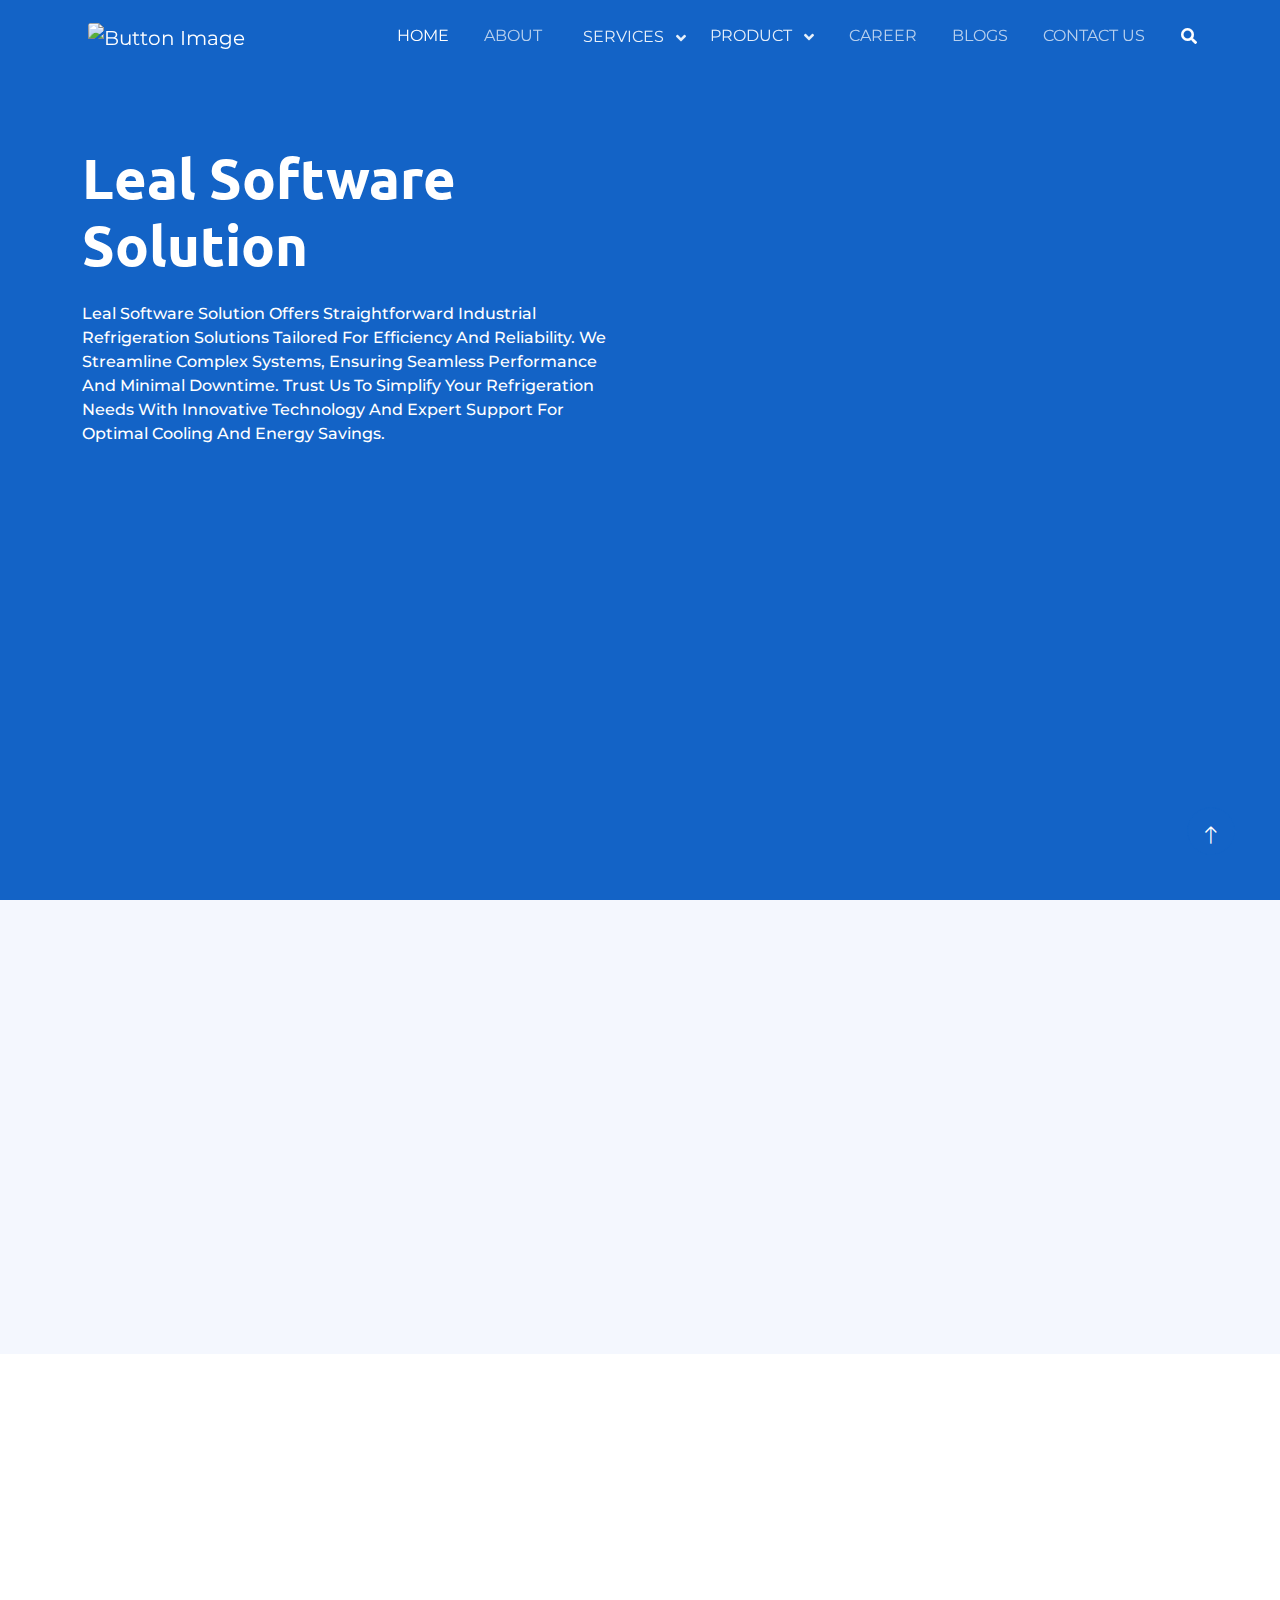
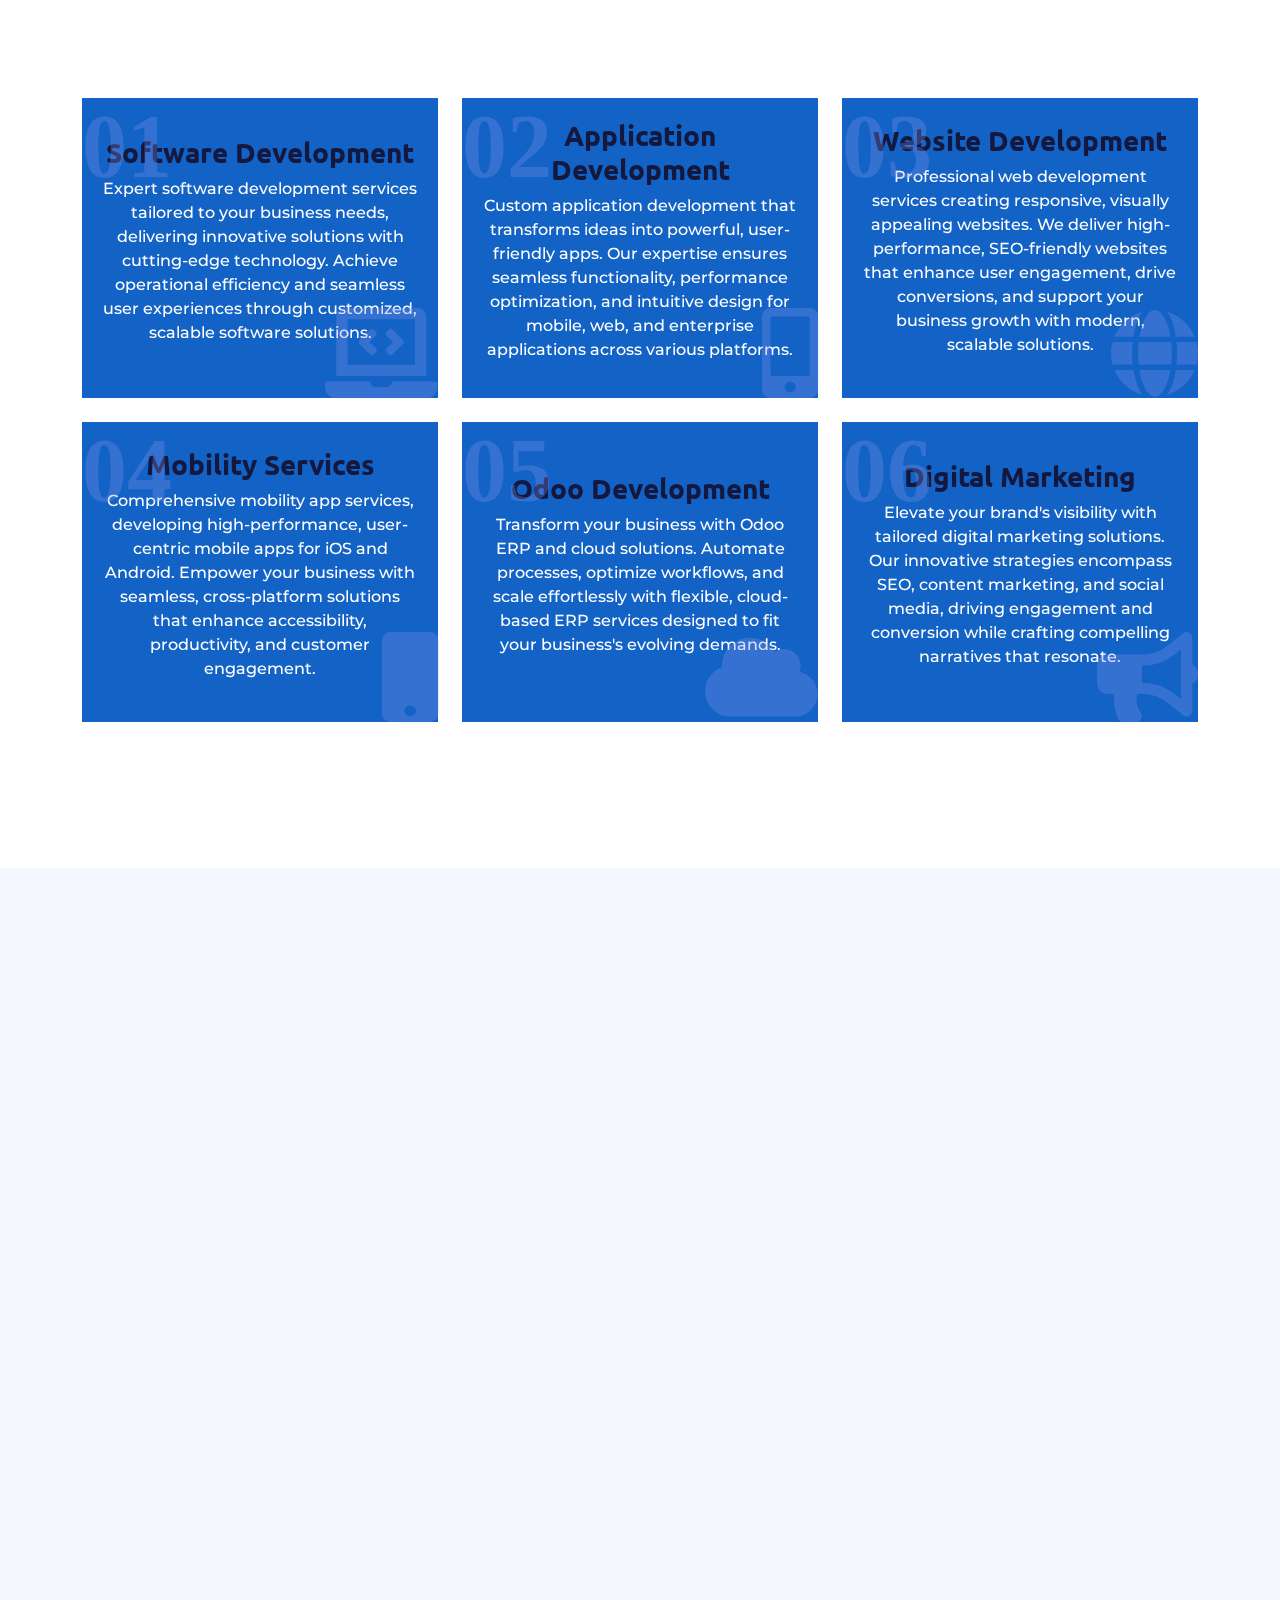
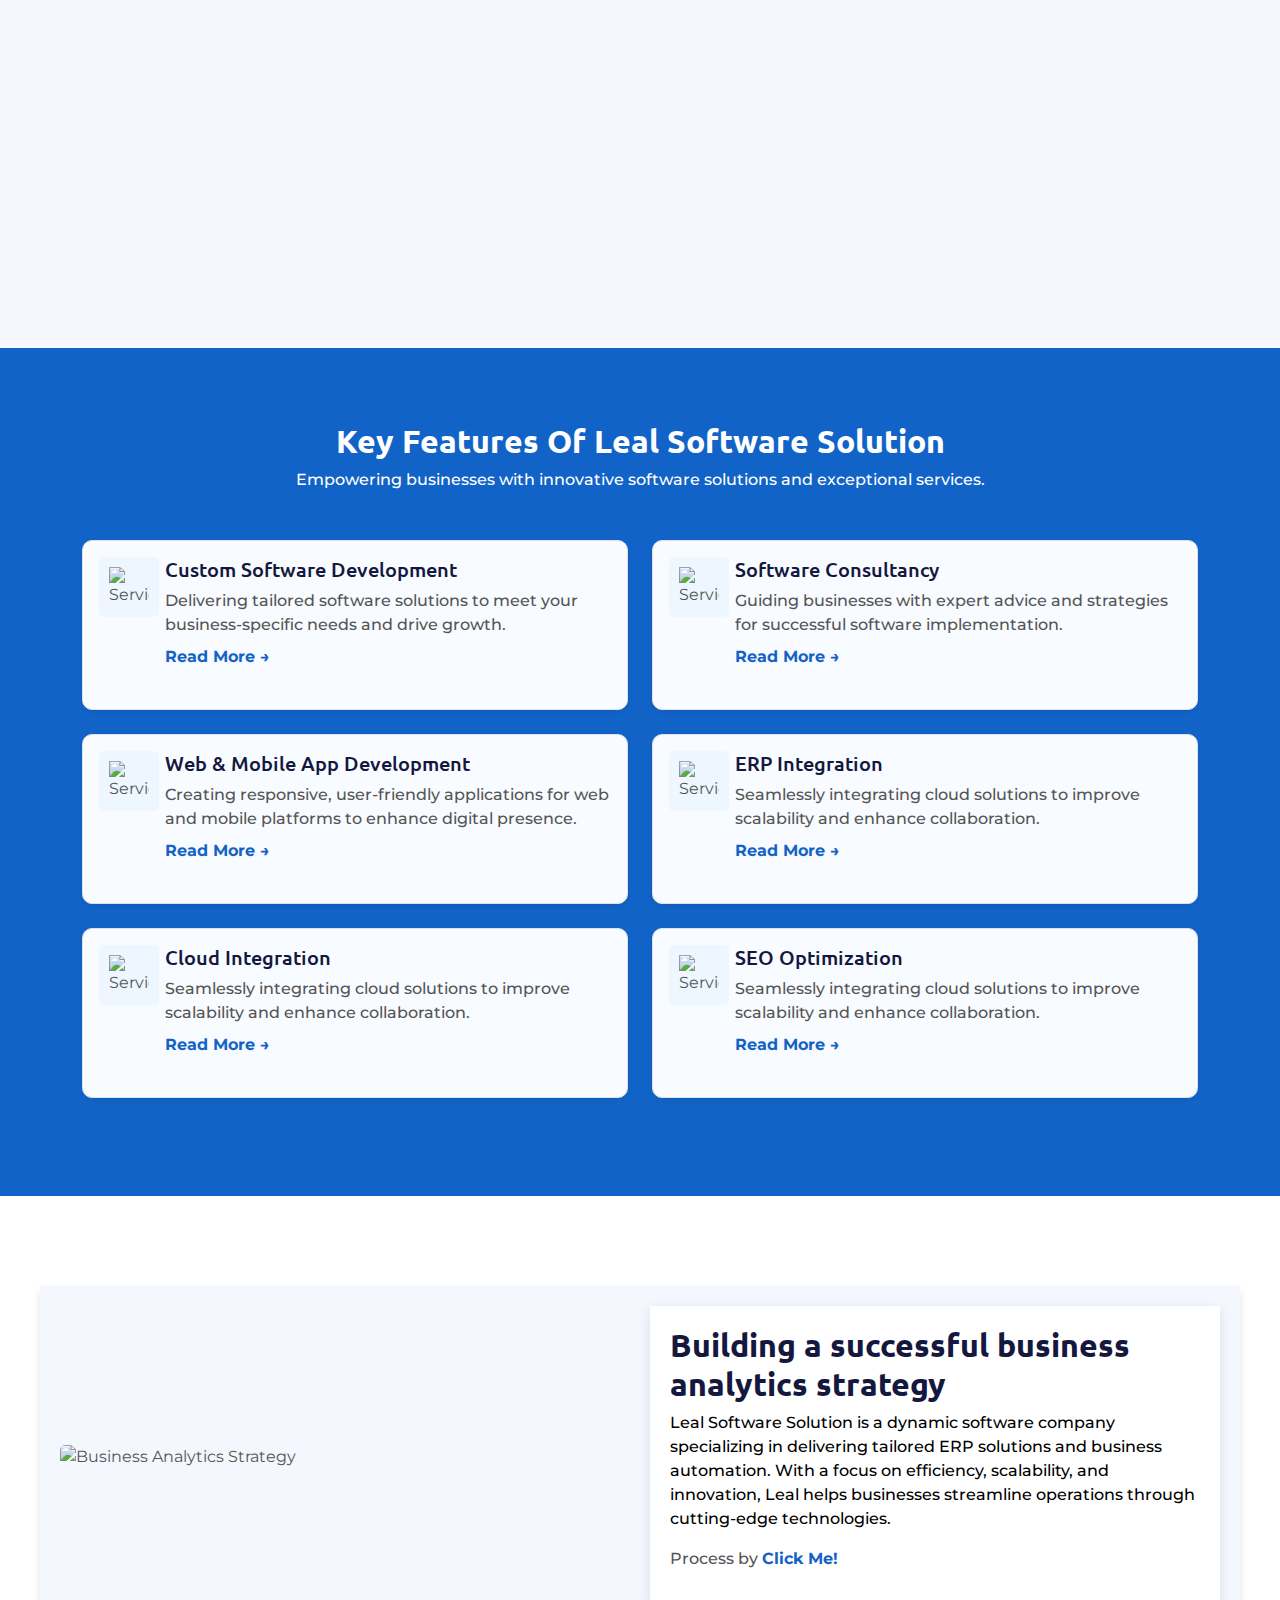
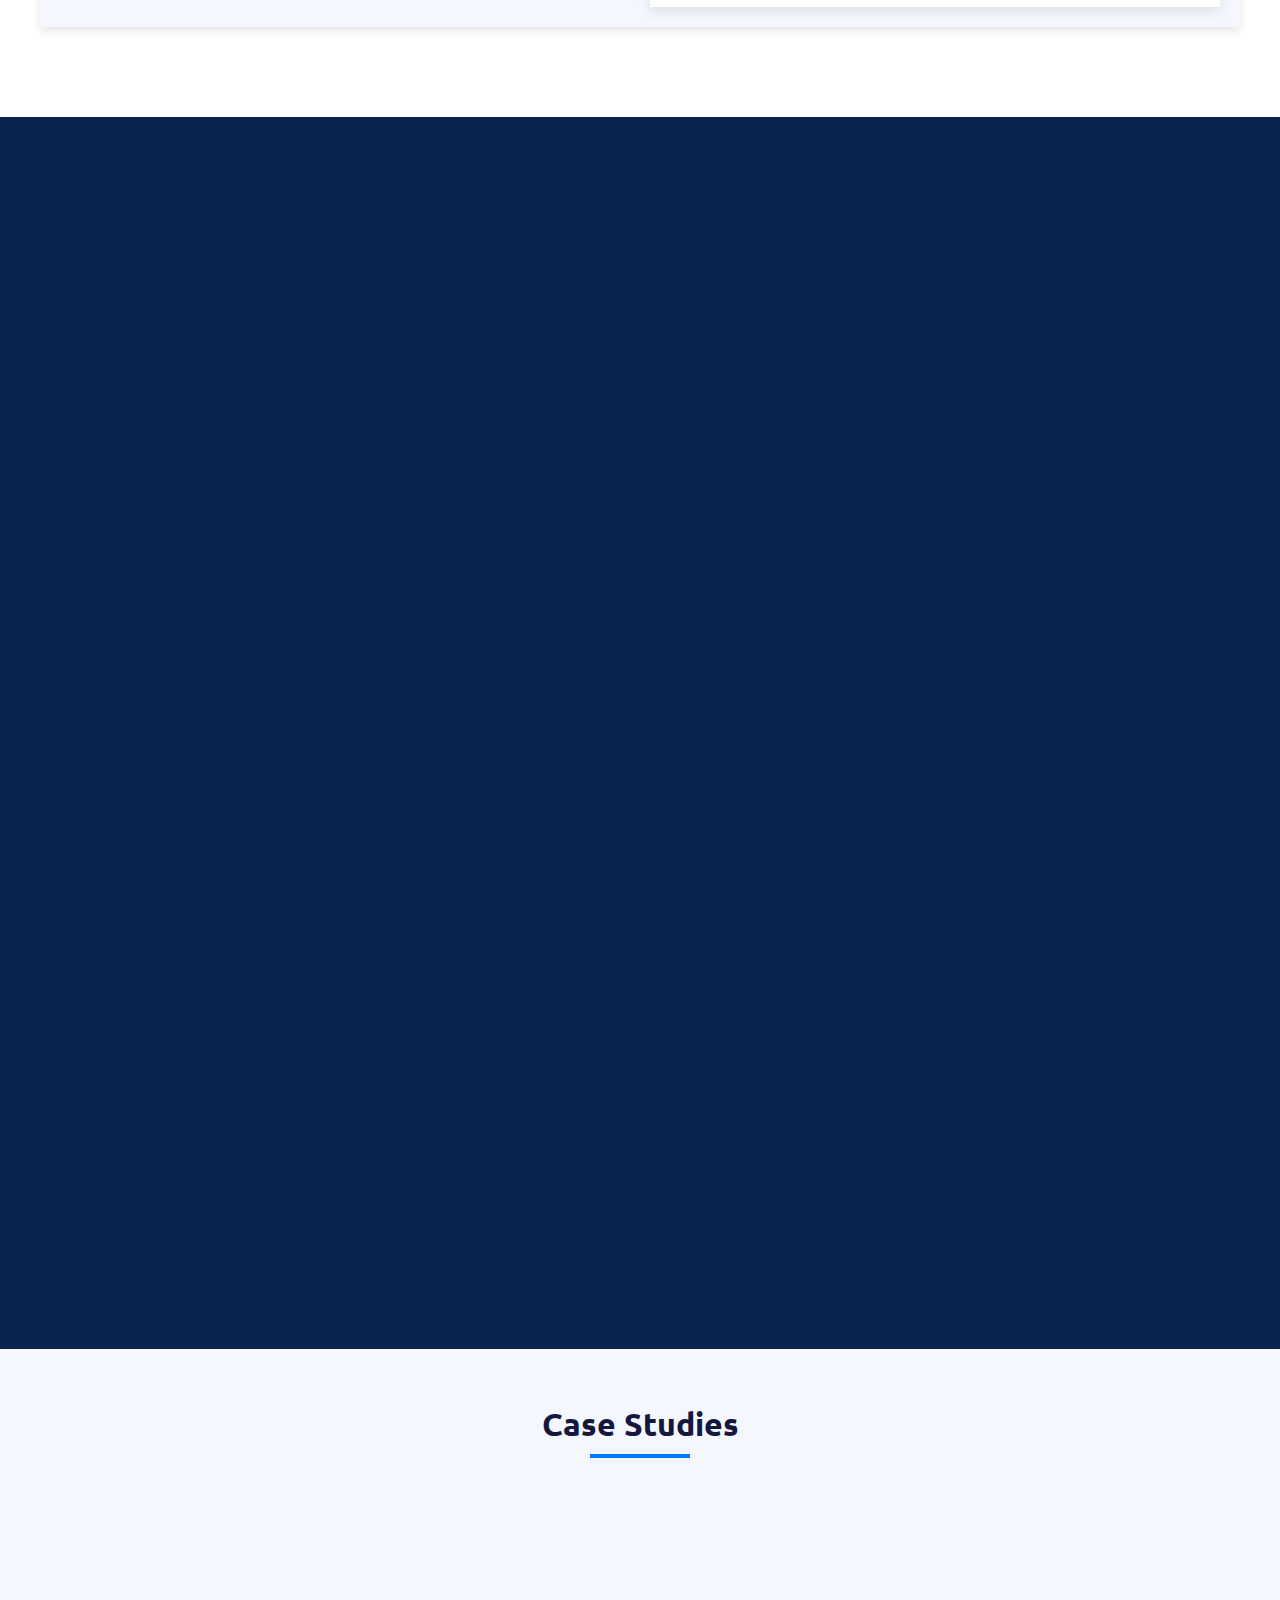
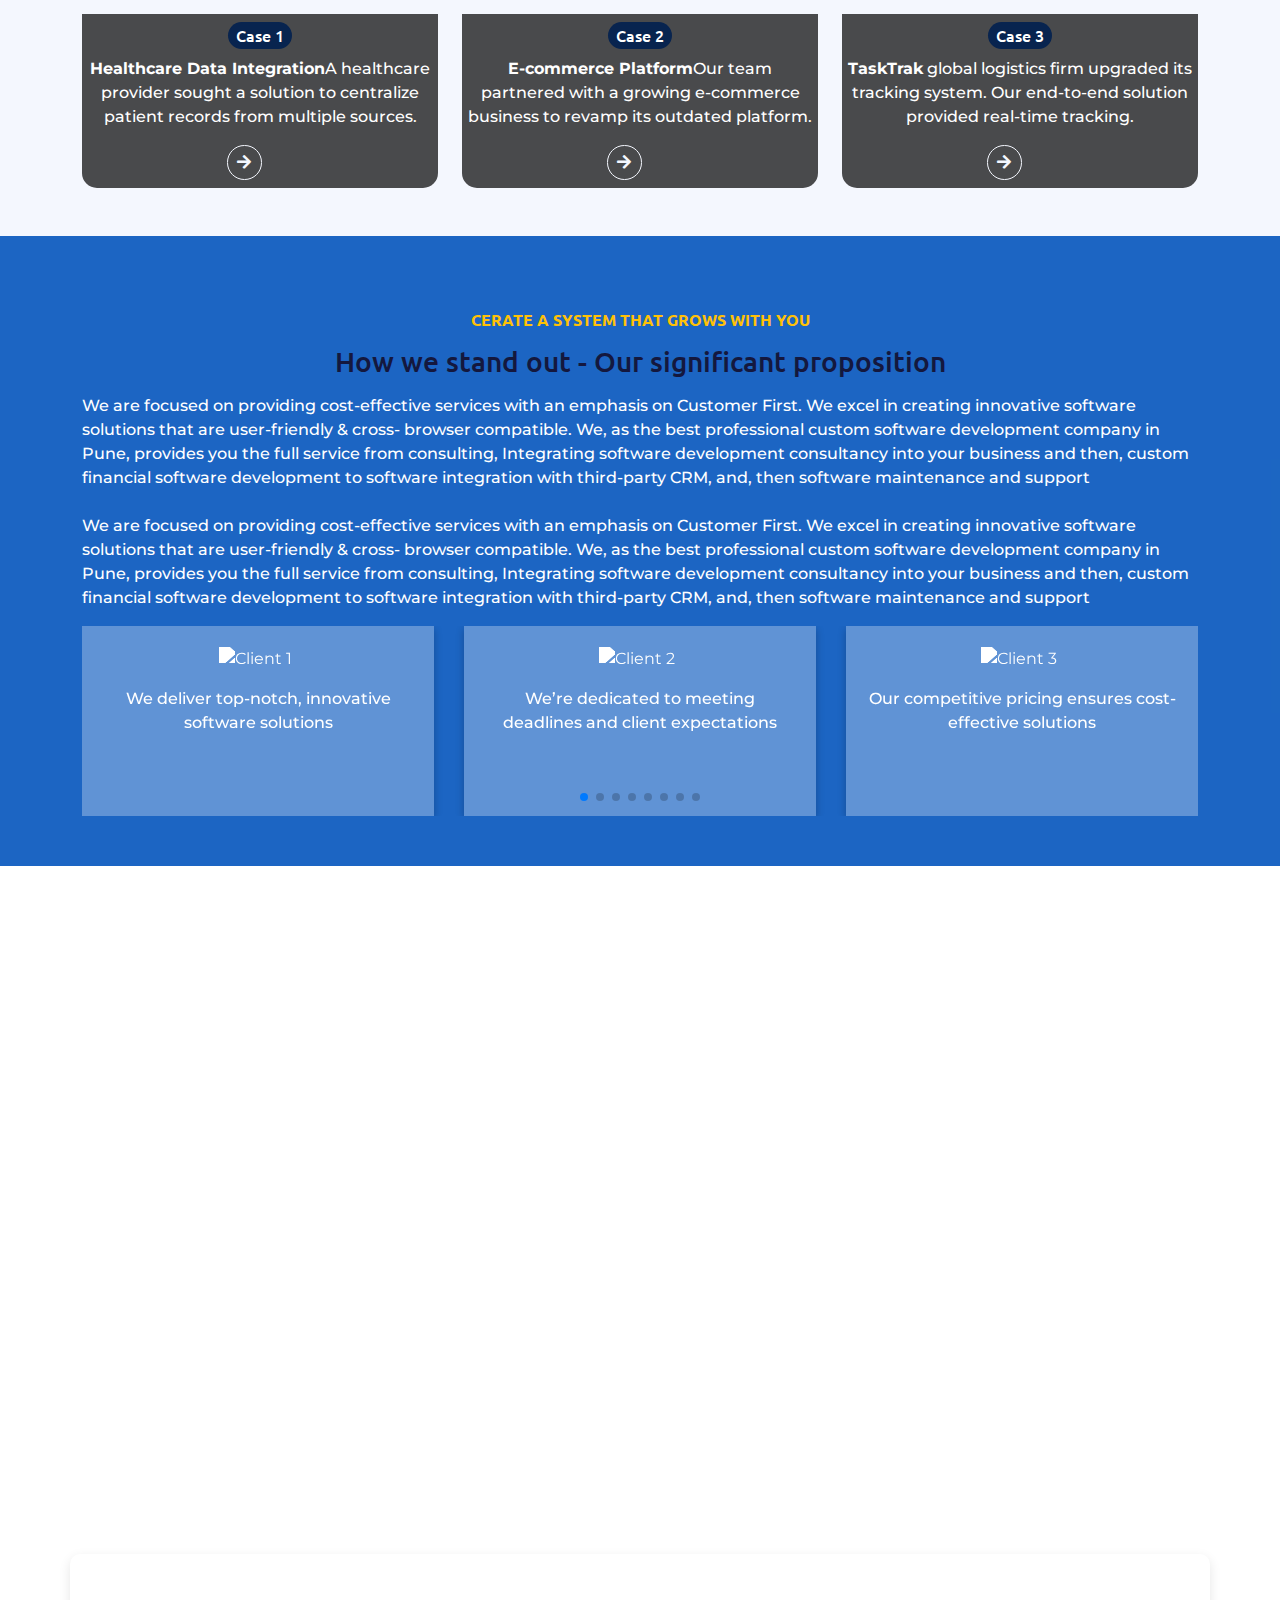
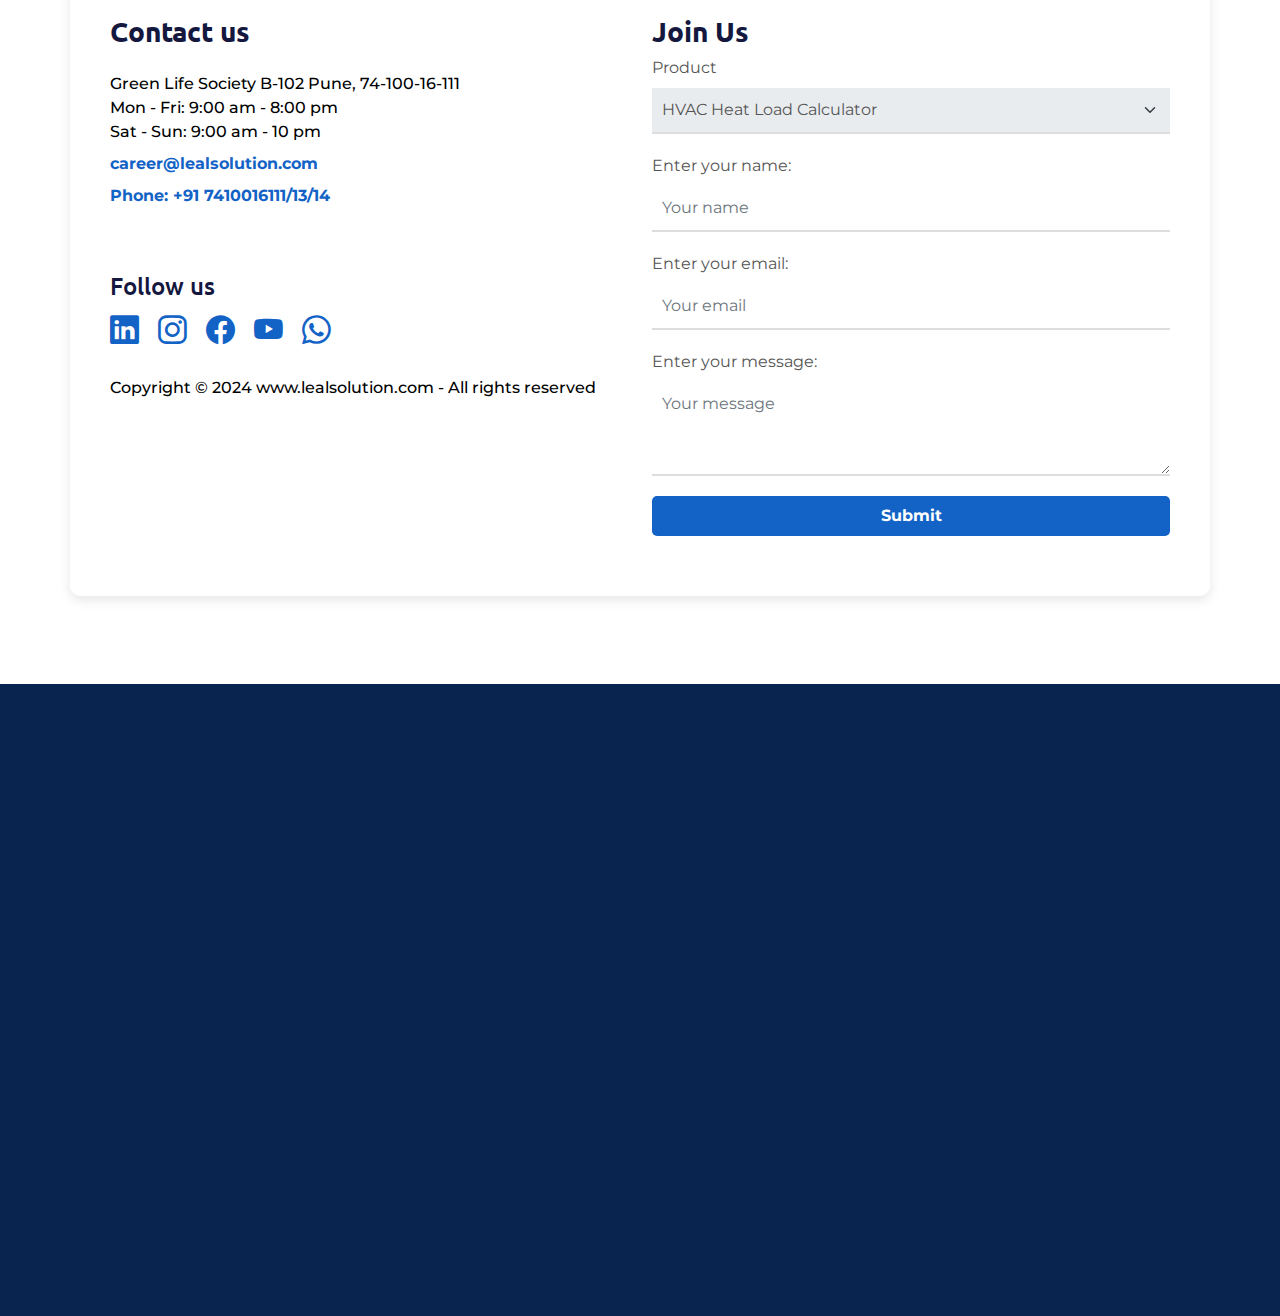
==== index.html @ fdda88d5 "to create index file" ====
<!DOCTYPE html>
<html lang="en">

<head>
    <meta charset="utf-8">
    <title>Project Leal</title>
    <meta content="width=device-width, initial-scale=1.0" name="viewport">
    <meta content="" name="keywords">
    <meta content="" name="description">

    <!-- Favicon -->
    <link href="img/favicon.ico" rel="icon">
    <link rel="icon" href="img/Leal_Logo.jpg" type="image/x-icon">

    <!-- Google Web Fonts -->
    <link rel="preconnect" href="https://fonts.googleapis.com">
    <link rel="preconnect" href="https://fonts.gstatic.com" crossorigin>
    <link href="https://fonts.googleapis.com/css2?family=Open+Sans:wght@400;600&family=Ubuntu:wght@500;700&display=swap"
        rel="stylesheet">

    <!-- Font Stylesheet Montserrat -->
    <link href="https://fonts.googleapis.com/css2?family=Montserrat:wght@400;500;700&display=swap" rel="stylesheet">

    <!-- Icon Font Stylesheet -->
    <link href="https://cdnjs.cloudflare.com/ajax/libs/font-awesome/5.10.0/css/all.min.css" rel="stylesheet">
    <link href="https://cdn.jsdelivr.net/npm/bootstrap-icons@1.4.1/font/bootstrap-icons.css" rel="stylesheet">

    <!-- Libraries Stylesheet -->
    <link href="lib/animate/animate.min.css" rel="stylesheet">
    <link href="lib/owlcarousel/assets/owl.carousel.min.css" rel="stylesheet">

    <!-- Customized Bootstrap Stylesheet -->
    <link href="css/bootstrap.min.css" rel="stylesheet">

    <!-- Template Stylesheet -->
    <link href="css/style.css" rel="stylesheet">
    <link rel="stylesheet" href="https://cdn.jsdelivr.net/npm/swiper@11/swiper-bundle.min.css" />

</head>

<body>
    <!-- Spinner Start -->
    <div id="spinner"
        class="show bg-white position-fixed translate-middle w-100 vh-100 top-50 start-50 d-flex align-items-center justify-content-center">
        <div class="spinner-grow text-primary" style="width: 3rem; height: 3rem;" role="status">
            <span class="sr-only">Loading...</span>
        </div>
    </div>
    <!-- Spinner End -->


    <!-- Navbar Start -->
    <div class="container-fluid sticky-top">
        <div class="container">
            <nav class="navbar navbar-expand-lg navbar-dark p-0">
                <a href="index.html" class="navbar-brand">
                    <img src="img/index_images/leal-software-logo.jpg" alt="Button Image" class="animated slideInDown">
                </a>
                <button type="button" class="navbar-toggler ms-auto me-0" data-bs-toggle="collapse"
                    data-bs-target="#navbarCollapse">
                    <span class="navbar-toggler-icon"></span>
                </button>
                <div class="collapse navbar-collapse" id="navbarCollapse">
                    <div class="navbar-nav ms-auto">
                        <a href="index.html" class="nav-item nav-link active">HOME</a>
                        <a href="about.html" class="nav-item nav-link">ABOUT</a>
                        <!-- <a href="service.html" class="nav-item nav-link">SERVICES</a> -->
                        <div class="dropdown nav-item">
                            <button class="dropdown-toggle border-0 bg-transparent pe-4 rounded" type="button"
                                id="dropdownMenuButton" data-bs-toggle="dropdown" aria-haspopup="true"
                                aria-expanded="false" style="color: rgba(255, 255, 255, 0.9);">
                                SERVICES
                            </button>
                            <div class="dropdown-menu dropdown-menu-end shadow-lg rounded border-0 mt-2"
                                aria-labelledby="dropdownMenuButton" style="background-color: #f8f9fa;">
                                <a class="dropdown-item py-3 px-4 text-dark" href="service.html">
                                    <i class="fas fa-drafting-compass me-2"></i> SOftware Services
                                </a>
                                <a class="dropdown-item py-3 px-4 text-dark" href="service1.html">
                                    <i class="fas fa-tasks me-2"></i> Other Services
                                </a>
                            </div>
                        </div>

                        <div class="dropdown nav-item">
                            <button class="dropdown-toggle nav-link border-0 bg-transparent   ps-0 rounded"
                                type="button" id="dropdownMenuButton" data-bs-toggle="dropdown" aria-haspopup="true"
                                aria-expanded="false" style="color: rgba(255, 255, 255, 0.9);">
                                PRODUCT
                            </button>
                            <div class="dropdown-menu dropdown-menu-end shadow-lg rounded border-0 mt-2"
                                aria-labelledby="dropdownMenuButton" style="background-color: #f8f9fa;">
                                <a class="dropdown-item py-3 px-4 text-dark" href="odoo.html">
                                    <i class="fas fa-cloud me-2"></i> Odoo/Cloud ERP
                                </a>
                                <a class="dropdown-item py-3 px-4 text-dark" href="tasktrak.html">
                                    <i class="fas fa-tasks me-2"></i> Task-Trak Hub Manager
                                </a>
                                <a class="dropdown-item py-3 px-4 text-dark" href="hvac.html">
                                    <i class="fas fa-wind me-2"></i> HVAC Heat Load Calculator
                                </a>
                                <a class="dropdown-item py-3 px-4 text-dark" href="#">
                                    <i class="fas fa-drafting-compass me-2"></i> HVAC Leal GADraw
                                </a>
                            </div>
                        </div>
                        <a href="career.html" class="nav-item nav-link">CAREER</a>
                        <a href="blogs.html" class="nav-item nav-link">BLOGS</a>
                        <a href="contact.html" class="nav-item nav-link">CONTACT US</a>
                    </div>

                    <butaton type="button" class="btn text-white p-0 d-none d-lg-block" data-bs-toggle="modal"
                        data-bs-target="#searchModal"><i class="fa fa-search"></i></butaton>
                </div>
            </nav>
        </div>
    </div>
    <!-- Navbar End -->


    <!-- Hero Start -->
    <div class="container-fluid pt-5 bg-primary hero-header" style="height: 100vh;">
        <div class="container pt-5">
            <div class="row g-5 pt-5">
                <div class="col-lg-6 align-self-center text-start mb-lg-5">
                    <h1 class="display-4 text-white mb-4 animated slideInRight">Leal Software Solution</h1>
                    <p class="text-white mb-4 animated fadeInLeftBig">Leal Software Solution Offers Straightforward
                        Industrial Refrigeration Solutions Tailored For Efficiency And Reliability. We Streamline
                        Complex Systems, Ensuring Seamless Performance And Minimal Downtime. Trust Us To Simplify Your
                        Refrigeration Needs With Innovative Technology And Expert Support For Optimal Cooling And Energy
                        Savings.</p>
                </div>
                <div class="col-lg-6 align-self-end text-center text-lg-end mt-0 pb-4">
                    <!-- <img class="img-hero-banner img-fluid w-100 shadow-lg" src="img/test/ecosystem-spotlight-banner.jpg" alt=""> -->

                    <!-- Bootstrap Carousel Slider -->
                    <div id="imageCarousel" class="carousel slide img-hero-banner" data-bs-ride="carousel"
                        data-bs-interval="2000">
                        <div class="carousel-inner">
                            <div class="carousel-item active">
                                <img src="img/test/ecosystem-spotlight-banner.jpg" alt="main Image">
                            </div>
                            <div class="carousel-item">
                                <img src="img/test/ai-banner.jpg" alt="First Image">
                            </div>
                            <div class="carousel-item">
                                <img src="img/test/financial-services-forum-europe-spotlight.jpg" alt="Second Image">
                            </div>
                            <div class="carousel-item">
                                <img src="img/test/iconnect-spotlight-banner.jpg" alt="Fourth Image">
                            </div>
                            <div class="carousel-item">
                                <img src="img/test/modern-platform-spotlight.jpg" alt="Fifth Image">
                            </div>
                        </div>
                        <button class="carousel-control-prev" type="button" data-bs-target="#imageCarousel"
                            data-bs-slide="prev">
                            <span class="carousel-control-prev-icon" aria-hidden="true"></span>
                            <span class="visually-hidden">Previous</span>
                        </button>
                        <button class="carousel-control-next" type="button" data-bs-target="#imageCarousel"
                            data-bs-slide="next">
                            <span class="carousel-control-next-icon" aria-hidden="true"></span>
                            <span class="visually-hidden">Next</span>
                        </button>
                    </div>
                </div>
            </div>
        </div>
    </div>
    <!-- Hero End -->


    <!-- Full Screen Search Start -->
    <div class="modal fade" id="searchModal" tabindex="-1">
        <div class="modal-dialog modal-fullscreen">
            <div class="modal-content" style="background: rgba(20, 24, 62, 0.7);">
                <div class="modal-header border-0">
                    <button type="button" class="btn btn-square bg-white btn-close" data-bs-dismiss="modal"
                        aria-label="Close"></button>
                </div>
                <div class="modal-body d-flex align-items-center justify-content-center">
                    <div class="input-group" style="max-width: 600px;">
                        <input type="text" class="form-control bg-transparent border-light p-3"
                            placeholder="Type search keyword">
                        <button class="btn btn-light px-4"><i class="bi bi-search"></i></button>
                    </div>
                </div>
            </div>
        </div>
    </div>
    <!-- Full Screen Search End -->


    <!-- About Start -->
    <section class="bg-light py-4">
        <div class="container my-5">
            <div class="row text-center">
                <!-- Our Mission Box -->
                <div class="col-lg-3 col-md-6 mb-4 wow fadeIn" data-wow-delay="0.5s">
                    <div class="section-box text-start text-lg-center">
                        <h3 class="fw-bold">Our Mission</h3>
                        <div class="section-line"></div>
                        <p>Our mission is to empower businesses with innovative software solutions that enhance
                            efficiency,
                            drive growth, and deliver exceptional value through cutting-edge technology and dedicated
                            support.
                        </p>
                    </div>
                </div>

                <!-- Our Values Box -->
                <div class="col-lg-3 col-md-6 mb-4 wow fadeIn" data-wow-delay="0.7s">
                    <div class="section-box text-start text-lg-center">
                        <h3 class="fw-bold">Our Values</h3>
                        <div class="section-line"></div>
                        <p>Our values are innovation, integrity, customer-centricity, collaboration, and excellence. We
                            strive to
                            deliver top-tier software solutions while maintaining a commitment to ethical practices and
                            outstanding
                            customer service.
                        </p>
                    </div>
                </div>

                <!-- Consulting Box -->
                <div class="col-lg-3 col-md-6 mb-4 wow fadeIn" data-wow-delay="0.9s">
                    <div class="section-box text-start text-lg-center">
                        <h3 class="fw-bold">Consulting</h3>
                        <div class="section-line"></div>
                        <p>Our consulting services focus on providing expert guidance and tailored strategies to help
                            businesses
                            optimize their operations, embrace digital transformation, and achieve their goals with
                            confidence and efficiency.
                        </p>
                    </div>
                </div>

                <!-- Business Goals Box -->
                <div class="col-lg-3 col-md-6 mb-4 wow fadeIn" data-wow-delay="1s">
                    <div class="section-box text-start text-lg-center">
                        <h3 class="fw-bold">Business Goals</h3>
                        <div class="section-line"></div>
                        <p>Our business goals are to drive technological innovation, foster long-term client
                            partnerships,
                            expand
                            our global presence, and continuously improve our services to deliver maximum value and
                            impact for our clients.
                        </p>
                    </div>
                </div>
            </div>
        </div>
    </section>
    <!-- About End -->


    <!--  -->
    <section class="strategy-section">
        <div class="wow fadeIn" data-wow-delay="0.5s">
            <h1 class="strategy-heading" style="font-size: 2.5rem; color: rgb(63, 63, 63);">What <span
                    class="highlight-red" style="color: rgb(197, 81, 81);">are</span> <span class="highlight-blue"
                    style="color: #007bff;;">our sevrvices</span>?</h1>

            <p class="strategy-desc px-3 text-start text-lg-center">
                Leal Software Solution delivers high-performance, scalable solutions tailored to your business needs.
                Our expert team develops custom software, integrating seamlessly with existing systems to boost
                efficiency, enhance customer experiences, and drive growth with innovative, robust technology.
            </p>
        </div>
        <div class="container py-5">
            <div class="row row-cols-1 row-cols-sm-2 row-cols-md-3 g-4">
                <!-- Card 1 -->
                <div class="col">
                    <div class="flip-card">
                        <div class="flip-card-inner">
                            <div class="flip-card-front">
                                <i class="fas icon-cdn">01</i>
                                <i class="fas fa-laptop-code icon-cdn-no"></i>
                                <div>
                                    <h3>Software Development</h3>
                                    <p>Expert software development services tailored to your business needs, delivering
                                        innovative solutions with cutting-edge technology. Achieve operational
                                        efficiency and seamless user experiences through customized, scalable software
                                        solutions.
                                    </p>
                                </div>
                            </div>
                            <div class="flip-card-back">
                                <img src="img/index_images/software_development.jpg" alt="Avatar">
                            </div>
                        </div>
                    </div>
                </div>

                <!-- Card 2 -->
                <div class="col">
                    <div class="flip-card">
                        <div class="flip-card-inner">
                            <div class="flip-card-front">
                                <i class="fas icon-cdn">02</i>
                                <i class="fas fa-mobile-alt icon-cdn-no"></i>
                                <div>
                                    <h3>Application Development</h3>
                                    <p>Custom application development that transforms ideas into powerful, user-friendly
                                        apps. Our expertise ensures seamless functionality, performance optimization,
                                        and intuitive design for mobile, web, and enterprise applications across various
                                        platforms.
                                    </p>
                                </div>
                            </div>
                            <div class="flip-card-back">
                                <img src="img/index_images/software_ab_development.jpg" alt="Avatar">
                            </div>
                        </div>
                    </div>
                </div>

                <!-- Card 3 -->
                <div class="col">
                    <div class="flip-card">
                        <div class="flip-card-inner">
                            <div class="flip-card-front">
                                <i class="fas icon-cdn">03</i>
                                <i class="fas fa-globe icon-cdn-no"></i>
                                <div>
                                    <h3>Website Development</h3>
                                    <p>Professional web development services creating responsive, visually appealing
                                        websites. We deliver high-performance, SEO-friendly websites that enhance user
                                        engagement, drive conversions, and support your business growth with modern,
                                        scalable solutions.
                                    </p>
                                </div>
                            </div>
                            <div class="flip-card-back">
                                <img src="img/index_images/website_development.jpg" alt="Avatar">
                            </div>
                        </div>
                    </div>
                </div>

                <!-- Card 4 -->
                <div class="col">
                    <div class="flip-card">
                        <div class="flip-card-inner">
                            <div class="flip-card-front">
                                <i class="fas icon-cdn">04</i>
                                <i class="fas fa-mobile icon-cdn-no"></i>
                                <div>
                                    <h3>Mobility Services</h3>
                                    <p>Comprehensive mobility app services, developing high-performance, user-centric
                                        mobile apps for iOS and Android. Empower your business with seamless,
                                        cross-platform solutions that enhance accessibility, productivity, and customer
                                        engagement.
                                    </p>
                                </div>
                            </div>
                            <div class="flip-card-back">
                                <img src="img/index_images/mobile_dev.jpg" alt="Avatar">
                            </div>
                        </div>
                    </div>
                </div>

                <!-- Card 5 -->
                <div class="col">
                    <div class="flip-card">
                        <div class="flip-card-inner">
                            <div class="flip-card-front">
                                <i class="fas icon-cdn">05</i>
                                <i class="fas fa-cloud icon-cdn-no"></i>
                                <div>
                                    <h3>Odoo Development</h3>
                                    <p>Transform your business with Odoo ERP and cloud solutions. Automate processes,
                                        optimize workflows, and scale effortlessly with flexible, cloud-based ERP
                                        services designed to fit your business's evolving demands.
                                    </p>
                                </div>
                            </div>
                            <div class="flip-card-back">
                                <img src="img/index_images/Odoo-ERP-Development.jpg" alt="Avatar">
                            </div>
                        </div>
                    </div>
                </div>

                <!-- Card 6 -->
                <div class="col">
                    <div class="flip-card">
                        <div class="flip-card-inner">
                            <div class="flip-card-front">
                                <i class="fas icon-cdn">06</i>
                                <i class="fas fa-bullhorn icon-cdn-no"></i>
                                <div>
                                    <h3>Digital Marketing</h3>
                                    <p>Elevate your brand's visibility with tailored digital marketing solutions. Our
                                        innovative strategies encompass SEO, content marketing, and social media,
                                        driving engagement and conversion while crafting compelling narratives that
                                        resonate.</p>
                                </div>
                            </div>
                            <div class="flip-card-back">
                                <img src="img/index_images/digital_marketing.jpg" alt="Avatar">
                            </div>
                        </div>
                    </div>
                </div>
            </div>
        </div>
    </section>
    <!--  -->


    <!-- Service Start -->
    <div class="container-fluid bg-light mt-5 py-5">
        <div class="container py-5">
            <div class="row g-5 align-items-center">
                <div class="col-lg-5 wow fadeInLeftBig" data-wow-delay="0.1s">
                    <h1 class="mb-4">What are our Products</h1>
                    <p class="mb-4">Leal Software Solution products are designed to empower businesses with reliable,
                        high-performance tools that streamline processes and enhance productivity. From enterprise
                        applications to specialized software solutions, each product is built to address critical needs,
                        ensuring seamless operation and scalability as your business grows. Our offerings are crafted
                        with a commitment to innovation and user-centered design, providing intuitive, robust, and
                        secure functionality.<br><br>

                        With a focus on adaptability, our products integrate smoothly with existing systems, meeting
                        unique business requirements and delivering measurable impact. Whether you need mobile
                        solutions, productivity tools, or advanced data management, our comprehensive product suite
                        drives efficiency and gives you a competitive edge. Transform your operations with products
                        designed to fuel growth and success.

                    </p>
                    <a class="btn btn-primary rounded-pill px-4" href="service.html#services-leal">Read More</a>
                </div>
                <div class="col-lg-7">
                    <div class="row g-4">
                        <div class="col-md-6">
                            <div class="row g-4">
                                <div class="col-12 wow fadeInDownBig" data-wow-delay="0.1s">
                                    <div
                                        class="service-item d-flex flex-column justify-content-center text-center rounded">
                                        <div class="service-icon btn-square">
                                            <img src="img/about_images/hvac.png" alt="Service Icon"
                                                style="width: 50px; height: 50px;">
                                        </div>
                                        <h5 class="mb-3">Leal HeatLoad Calculator</h5>
                                        <p>Authorized service provider and integrator for Danfoss and Alfa Laval,
                                            delivering expert refrigeration solutions and support across the west zone.
                                        </p>
                                        <!-- <a class="btn px-3 mt-auto mx-auto" href="">Read More</a> -->
                                    </div>
                                </div>
                                <div class="col-12 wow fadeInDownBig" data-wow-delay="0.5s">
                                    <div
                                        class="service-item d-flex flex-column justify-content-center text-center rounded">
                                        <div class="service-icon btn-square">
                                            <img src="img/index_images/sw_implemention.jpg" alt="Service Icon"
                                                style="width: 50px; height: 50px;">
                                        </div>
                                        <h5 class="mb-3">Odoo/Cloud Services</h5>
                                        <p>
                                            Custom manufacturing of industrial cooling equipment, including process
                                            chillers and condensing units, designed for optimal performance and
                                            reliability.</p>
                                        <!-- <a class="btn px-3 mt-auto mx-auto" href="">Read More</a> -->
                                    </div>
                                </div>
                            </div>
                        </div>
                        <div class="col-md-6 pt-md-4">
                            <div class="row g-4">
                                <div class="col-12 wow fadeInDownBig" data-wow-delay="0.3s">
                                    <div
                                        class="service-item d-flex flex-column justify-content-center text-center rounded">
                                        <div class="service-icon btn-square">
                                            <img src="img/about_images/task.png" alt="Service Icon"
                                                style="width: 50px; height: 50px;">
                                        </div>
                                        <h5 class="mb-3">TaskTrak Hub</h5>
                                        <p>End-to-end solutions for sourcing, installing, testing, commissioning, and
                                            maintaining refrigeration systems, ensuring efficiency and durability.</p>
                                        <!-- <a class="btn px-3 mt-auto mx-auto" href="">Read More</a> -->
                                    </div>
                                </div>
                                <div class="col-12 wow fadeInDownBig" data-wow-delay="0.7s">
                                    <div
                                        class="service-item d-flex flex-column justify-content-center text-center rounded">
                                        <div class="service-icon btn-square">
                                            <img src="img/index_images/sw_development.jpg" alt="Service Icon"
                                                style="width: 50px; height: 50px;">
                                        </div>
                                        <h5 class="mb-3">Software Development</h5>
                                        <p>Expert design and execution of refrigeration projects, including cold
                                            storages, blast freezers, and chillers, ensuring efficient, tailored
                                            solutions.</p>
                                        <!-- <a class="btn px-3 mt-auto mx-auto" href="">Read More</a> -->
                                    </div>
                                </div>
                            </div>
                        </div>
                    </div>
                </div>
            </div>
        </div>
    </div>
    <!-- Service End -->


    <!--Key Features  -->
    <section class="bg-primary myhome-container">
        <div class="opacity">
            <div class="container pb-5">
                <div class="text-center mb-5">
                    <h2 class="text-white">Key Features Of Leal Software Solution</h2>
                    <p class="text-white">Empowering businesses with innovative software solutions and exceptional services.</p>
                </div>
                <div class="row g-4">
                    <div class="col-lg-6">
                        <div class="d-flex align-items-start p-3 border rounded key-rounded shadow-sm"
                            style="background-color: #f8fbff; height: 170px;">
                            <div class="me-3"
                                style="flex-shrink: 0; width: 60px; height: 60px; background-color: #eef7ff; display: flex; justify-content: center; align-items: center; border-radius: 5px;">
                                <img src="img/services/services_main/software-development.png" alt="Service Icon"
                                    style="width: 40px; height: 40px;">
                            </div>
                            <div>
                                <h5 class="mb-2">Custom Software Development</h5>
                                <p class="mb-2">Delivering tailored software solutions to meet your business-specific needs and drive growth.</p>
                                <a href="#" class="text-primary text-decoration-none fw-bold">Read More →</a>
                            </div>
                        </div>
                    </div>
                    <div class="col-lg-6">
                        <div class="d-flex align-items-start p-3 border rounded key-rounded shadow-sm"
                            style="background-color: #f8fbff; height: 170px;">
                            <div class="me-3"
                                style="flex-shrink: 0; width: 60px; height: 60px; background-color: #eef7ff; display: flex; justify-content: center; align-items: center; border-radius: 5px;">
                                <img src="img/services/services_main/app-dev.png" alt="Service Icon"
                                    style="width: 40px; height: 40px;">
                            </div>
                            <div>
                                <h5 class="mb-2">Software Consultancy</h5>
                                <p class="mb-2">Guiding businesses with expert advice and strategies for successful software implementation.</p>
                                <a href="#" class="text-primary text-decoration-none fw-bold">Read More →</a>
                            </div>
                        </div>
                    </div>
                    <div class="col-lg-6">
                        <div class="d-flex align-items-start p-3 border rounded key-rounded shadow-sm"
                            style="background-color: #f8fbff; height: 170px;">
                            <div class="me-3"
                                style="flex-shrink: 0; width: 60px; height: 60px; background-color: #eef7ff; display: flex; justify-content: center; align-items: center; border-radius: 5px;">
                                <img src="img/services/services_main/native.png" alt="Service Icon"
                                    style="width: 40px; height: 40px;">
                            </div>
                            <div>
                                <h5 class="mb-2">Web & Mobile App Development</h5>
                                <p class="mb-2">Creating responsive, user-friendly applications for web and mobile platforms to enhance digital presence.</p>
                                <a href="#" class="text-primary text-decoration-none fw-bold">Read More →</a>
                            </div>
                        </div>
                    </div>
                    <div class="col-lg-6">
                        <div class="d-flex align-items-start p-3 border rounded key-rounded shadow-sm"
                            style="background-color: #f8fbff; height: 170px;">
                            <div class="me-3"
                                style="flex-shrink: 0; width: 60px; height: 60px; background-color: #eef7ff; display: flex; justify-content: center; align-items: center; border-radius: 5px;">
                                <img src="img/services/services_main/erp_odoo.png" alt="Service Icon"
                                    style="width: 40px; height: 40px;">
                            </div>
                            <div>
                                <h5 class="mb-2">ERP Integration</h5>
                                <p class="mb-2">Seamlessly integrating cloud solutions to improve scalability and enhance collaboration.</p>
                                <a href="#" class="text-primary text-decoration-none fw-bold">Read More →</a>
                            </div>
                        </div>
                    </div>
                    <div class="col-lg-6">
                        <div class="d-flex align-items-start p-3 border rounded key-rounded shadow-sm"
                            style="background-color: #f8fbff; height: 170px;">
                            <div class="me-3"
                                style="flex-shrink: 0; width: 60px; height: 60px; background-color: #eef7ff; display: flex; justify-content: center; align-items: center; border-radius: 5px;">
                                <img src="img/services/services_main/sw_conslutancy.jpg" alt="Service Icon"
                                    style="width: 40px; height: 40px;">
                            </div>
                            <div>
                                <h5 class="mb-2">Cloud Integration</h5>
                                <p class="mb-2">Seamlessly integrating cloud solutions to improve scalability and enhance collaboration.</p>
                                <a href="#" class="text-primary text-decoration-none fw-bold">Read More →</a>
                            </div>
                        </div>
                    </div>
                    <div class="col-lg-6">
                        <div class="d-flex align-items-start p-3 border rounded key-rounded shadow-sm"
                            style="background-color: #f8fbff; height: 170px;">
                            <div class="me-3"
                                style="flex-shrink: 0; width: 60px; height: 60px; background-color: #eef7ff; display: flex; justify-content: center; align-items: center; border-radius: 5px;">
                                <img src="img/services/services_main/seo.png" alt="Service Icon"
                                    style="width: 40px; height: 40px;">
                            </div>
                            <div>
                                <h5 class="mb-2">SEO Optimization</h5>
                                <p class="mb-2">Seamlessly integrating cloud solutions to improve scalability and enhance collaboration.</p>
                                <a href="#" class="text-primary text-decoration-none fw-bold">Read More →</a>
                            </div>
                        </div>
                    </div>
                </div>
            </div>
        </div>
    </section>
    <!-- End Key Featured -->
    

    <!-- Content Section -->
    <div class="home-services-container bg-light">
        <!-- Image -->
        <div class="home-services-image flex-grow-1">
            <img src="img/index_images/bg-client.jpg" alt="Business Analytics Strategy" class="img-fluid w-100">
        </div>

        <!-- Text Box -->
        <div class="home-services-text text-start text-lg-center">
            <h2 class="fw-bold text-start">Building a successful business analytics strategy</h2>
            <p class="text-muted text-start">
                Leal Software Solution is a dynamic software company specializing in delivering tailored ERP solutions
                and business automation. With a focus on efficiency, scalability, and innovation, Leal helps businesses
                streamline operations through cutting-edge technologies.</p>
            <p class="text-start">Process by <a href="service.html"
                    class="fw-bold text-decoration-none text-primary ">Click
                    Me!</a></p>
        </div>
    </div>
    <!-- End Content Section -->


    <!-- Feature Start -->
    <div class="container-fluid bg-dark feature pt-5">
        <div class="container pt-5">
            <div class="row g-5">
                <div class="col-lg-6 align-self-center mb-md-5 pb-md-5 wow fadeInLeftBig" data-wow-delay="0.3s">
                    <!-- <div class="btn btn-sm border rounded-pill text-white px-3 mb-3">Why Choose Us</div> -->
                    <h1 class="text-white mb-4">Why Choose Us<br> Leal Software Solution</h1>
                    <p class="text-light mb-4">Leal Software Solution, we combine innovative design, precise execution,
                        and top-quality maintenance to deliver exceptional refrigeration solutions. Our expertise,
                        cost-effective approaches, and commitment to energy efficiency and sustainability set us apart.
                        Choose us for reliable, tailored solutions that exceed industry standards and client
                        expectations.</p>
                    <div class="d-flex align-items-center text-white mb-3">
                        <div class="btn-sm-square bg-white text-primary rounded-circle me-3">
                            <i class="fa fa-check"></i>
                        </div>
                        <span>Customized Software Solutions for Optimal Performance</span>
                    </div>
                    <div class="d-flex align-items-center text-white mb-3">
                        <div class="btn-sm-square bg-white text-primary rounded-circle me-3">
                            <i class="fa fa-check"></i>
                        </div>
                        <span>Empowering Your Business with Cutting-Edge Software</span>
                    </div>
                    <div class="d-flex align-items-center text-white mb-3">
                        <div class="btn-sm-square bg-white text-primary rounded-circle me-3">
                            <i class="fa fa-check"></i>
                        </div>
                        <span>Delivering Excellence Through Innovative Software Solutions</span>
                    </div>
                    <div class="d-flex align-items-center text-white mb-3">
                        <div class="btn-sm-square bg-white text-primary rounded-circle me-3">
                            <i class="fa fa-check"></i>
                        </div>
                        <span>Experience Excellence with Our Bespoke Software Services</span>
                    </div>
                    <div class="row g-4 pt-3">
                        <div class="col-sm-6">
                            <div class="d-flex rounded p-3" style="background: rgba(256, 256, 256, 0.1);">
                                <i class="fa fa-users fa-3x text-white"></i>
                                <div class="ms-3">
                                    <h2 class="text-white mb-0" data-toggle="counter-up">200</h2>
                                    <p class="text-white mb-0">Happy Clients</p>
                                </div>
                            </div>
                        </div>
                        <div class="col-sm-6">
                            <div class="d-flex rounded p-3" style="background: rgba(256, 256, 256, 0.1);">
                                <i class="fa fa-check fa-3x text-white"></i>
                                <div class="ms-3">
                                    <h2 class="text-white mb-0" data-toggle="counter-up">50</h2>
                                    <p class="text-white mb-0">Project Completed</p>
                                </div>
                            </div>
                        </div>
                        <div class="col-sm-6">
                            <div class="d-flex rounded p-3" style="background: rgba(256, 256, 256, 0.1);">
                                <i class="fa fa-user-tie fa-3x text-white"></i>
                                <div class="ms-3">
                                    <h2 class="text-white mb-0" data-toggle="counter-up">12</h2>
                                    <p class="text-white mb-0">Employees</p>
                                </div>
                            </div>
                        </div>
                        <div class="col-sm-6">
                            <div class="d-flex rounded p-3" style="background: rgba(256, 256, 256, 0.1);">
                                <i class="fa fa-map-marker-alt fa-3x text-white"></i>
                                <div class="ms-3">
                                    <h2 class="text-white mb-0" data-toggle="counter-up">2</h2>
                                    <p class="text-white mb-0">Location</p>
                                </div>
                            </div>
                        </div>

                    </div>
                </div>
                <div class="col-lg-6 pb-5">
                    <!-- First Flex Column Div -->
                    <div class="d-flex flex-column align-items-start justify-content-center px-4 pt-4 mb-4 wow fadeInRightBig"
                        data-wow-delay="0.5s" style="background-color: rgba(256, 256, 256, 0.1);">
                        <div class="d-flex align-items-center">
                            <img src="img/index_images/coding.jpg" alt="Client 4" class="me-3 mb-3"
                                style="width: 70px; height: 70px;">
                            <div class="px-3">
                                <h4 class="text-white mb-3">Software Development</h4>
                            </div>
                        </div>
                        <p class="text-white mb-4">Our software development services offer robust, scalable solutions
                            tailored to business needs, combining industry knowledge with technical expertise to deliver
                            innovative products that improve efficiency, productivity, and competitive advantage.</p>
                    </div>

                    <!-- Second Flex Column Div -->
                    <div class="d-flex flex-column align-items-start justify-content-center px-4 pt-4 mb-4 wow fadeInRightBig"
                        data-wow-delay="0.5s" style="background-color: rgba(256, 256, 256, 0.1);">
                        <div class="d-flex align-items-center">
                            <img src="img/index_images/app-development.jpg" alt="Client 4" class="me-3 mb-3"
                                style="width: 70px; height: 70px;">
                            <div class="px-3">
                                <h4 class="text-white mb-3">Application Development</h4>
                            </div>
                        </div>
                        <p class="text-white mb-4">Our application development process emphasizes intuitive design and
                            functionality, creating solutions that align with business goals and user expectations,
                            ensuring seamless integration, scalability, and exceptional user experiences.</p>
                    </div>

                    <!-- Third Flex Column Div -->
                    <div class="d-flex flex-column align-items-start justify-content-center px-4 pt-4 mb-4 wow fadeInRightBig"
                        data-wow-delay="0.5s" style="background-color: rgba(256, 256, 256, 0.1);">
                        <div class="d-flex align-items-center">
                            <img src="img/index_images/sw_development.jpg" alt="Client 4" class="me-3 mb-3"
                                style="width: 70px; height: 70px;">
                            <div class="px-3">
                                <h4 class="text-white mb-3">Website Development</h4>
                            </div>
                        </div>
                        <p class="text-white mb-4">Our website development team specializes in creating dynamic,
                            visually engaging websites that enhance online presence, align with brand values, and
                            provide seamless experiences across all devices to meet diverse client requirements.</p>
                    </div>

                    <!-- Fourth Flex Column Div -->
                    <div class="d-flex flex-column align-items-start justify-content-center px-4 pt-4 mb-4 wow fadeInRightBig"
                        data-wow-delay="0.5s" style="background-color: rgba(256, 256, 256, 0.1);">
                        <div class="d-flex align-items-center">
                            <img src="img/index_images/digital-marketing.jpg" alt="Client 4" class="me-3 mb-3"
                                style="width: 70px; height: 70px;">
                            <div class="px-3">
                                <h4 class="text-white mb-3">Digital Marketing</h4>
                            </div>
                        </div>
                        <p class="text-white mb-4">Our digital marketing team focuses on data-driven strategies,
                            delivering targeted campaigns that maximize brand visibility, drive customer engagement, and
                            provide valuable insights to help businesses grow in today’s competitive digital landscape.
                        </p>
                    </div>
                </div>
            </div>
        </div>
    </div>
    <!-- Feature End -->


    <!--  -->
    <section class="py-5 text-center bg-light">
        <div class="container">
            <h2 class="my-2 fw-bold text-dark">Case Studies</h2>
            <div class="section-line"></div>
            <div class="row g-4">
                <!-- Success Story 1 -->
                <div class="col-12 col-md-4">
                    <div class="success-card"
                        style="background-image: url('img/blogs_images/blogs2_group-developers-men-women-working-together.jpg');">
                        <div class="success-card-content">
                            <h6 class="bg-dark text-white px-2 py-1 d-inline-block rounded-pill mb-2">Case 1</h6>
                            <p class="mb-3"><strong>Healthcare Data Integration</strong>A healthcare provider sought a
                                solution to centralize patient records from multiple sources.</p>
                            <a href="#"
                                class="btn btn-outline-light rounded-circle d-flex align-items-center justify-content-center"
                                style="width: 10%; aspect-ratio: 1; margin-left: 140px;">
                                <i class="fas fa-arrow-right"></i>
                            </a>
                        </div>
                    </div>
                </div>
                <!-- Success Story 2 -->
                <div class="col-12 col-md-4">
                    <div class="success-card"
                        style="background-image: url('img/blogs_images/blogs4_side-view-man-working-office.jpg');">
                        <div class="success-card-content">
                            <h6 class="bg-dark text-white px-2 py-1 d-inline-block rounded-pill mb-2">Case 2</h6>
                            <p class="mb-3"><strong>E-commerce Platform</strong>Our team partnered with a
                                growing e-commerce business to revamp its outdated platform.</p>
                            <a href="#"
                                class="btn btn-outline-light rounded-circle d-flex align-items-center justify-content-center"
                                style="width: 10%; aspect-ratio: 1; margin-left: 140px;">
                                <i class="fas fa-arrow-right"></i>
                            </a>
                        </div>
                    </div>
                </div>
                <!-- Success Story 3 -->
                <div class="col-12 col-md-4">
                    <div class="success-card"
                        style="background-image: url('img/blogs_images/blogs1_software_industry.jpg');">
                        <div class="success-card-content">
                            <h6 class="bg-dark text-white px-2 py-1 d-inline-block rounded-pill mb-2">Case 3</h6>
                            <p class="mb-3"><strong>TaskTrak</strong> global logistics firm upgraded its tracking
                                system.
                                Our end-to-end solution provided real-time tracking.</p>
                            <a href="#"
                                class="btn btn-outline-light rounded-circle d-flex align-items-center justify-content-center"
                                style="width: 10%; aspect-ratio: 1; margin-left: 140px;">
                                <i class="fas fa-arrow-right"></i>
                            </a>
                        </div>
                    </div>
                </div>
            </div>
        </div>
    </section>
    <!--  -->


    <!--  -->
    <div class="myhome-container">
        <div class="opacity">
            <div class="container text-center">
                <h6 class="text-warning fw-bold text-uppercase text-start text-lg-center">Cerate A System That Grows
                    With You </h6>
                <h2 class="section-heading fs-3 fw-medium my-3 text-start text-lg-center">How we stand out - Our
                    significant proposition</h2>
                <p class="text-white text-start">We are focused on providing cost-effective services with an emphasis on
                    Customer
                    First. We excel in creating innovative software solutions that are user-friendly & cross- browser
                    compatible. We, as the best professional custom software development company in Pune, provides you
                    the full service from consulting, Integrating software development consultancy into your business
                    and then, custom financial software development to software integration with third-party CRM, and,
                    then software maintenance and support
                    <br><br>

                    We are focused on providing cost-effective services with an emphasis on Customer First. We excel in
                    creating innovative software solutions that are user-friendly & cross- browser compatible. We, as
                    the best professional custom software development company in Pune, provides you the full service
                    from consulting, Integrating software development consultancy into your business and then, custom
                    financial software development to software integration with third-party CRM, and, then software
                    maintenance and support
                </p>

                <div class="swiper mySwiper">
                    <div class="swiper-wrapper">
                        <div class="swiper-slide">
                            <div class="wcu-box">
                                <img src="img/index_images/software-developer.png" alt="Client 1" class="me-3 mb-0"
                                    style="width: 70px; height: 70px;">
                                <p class="text-white fs-6 pt-3">We deliver top-notch, innovative software solutions</p>
                            </div>
                        </div>
                        <div class="swiper-slide">
                            <div class="wcu-box">
                                <img src="img/index_images/professional-success.png" alt="Client 2" class="me-3 mb-0"
                                    style="width: 70px; height: 70px;">
                                <p class="text-white fs-6 pt-3">We’re dedicated to meeting deadlines and client
                                    expectations</p>
                            </div>
                        </div>
                        <div class="swiper-slide">
                            <div class="wcu-box">
                                <img src="img/index_images/save-time.png" alt="Client 3" class="me-3 mb-0"
                                    style="width: 70px; height: 70px;">
                                <p class="text-white fs-6 pt-3">Our competitive pricing ensures cost-effective solutions
                                </p>
                            </div>
                        </div>
                        <div class="swiper-slide">
                            <div class="wcu-box">
                                <img src="img/index_images/coding.jpg" alt="Client 4" class="me-3 mb-0"
                                    style="width: 70px; height: 70px;">
                                <p class="text-white fs-6 pt-3">Our software is highly secure, portable, and responsive
                                </p>
                            </div>
                        </div>
                        <div class="swiper-slide">
                            <div class="wcu-box">
                                <img src="img/index_images/sw_implemention.jpg" alt="Client 5" class="me-3 mb-0"
                                    style="width: 70px; height: 70px;">
                                <p class="text-white fs-6 pt-3">We provide flawless communication and project management
                                </p>
                            </div>
                        </div>
                        <div class="swiper-slide">
                            <div class="wcu-box">
                                <img src="img/index_images/badge.png" alt="Client 6" class="me-3 mb-0"
                                    style="width: 70px; height: 70px;">
                                <p class="text-white fs-6 pt-3">Our quality assurance is backed by industry
                                    certifications</p>
                            </div>
                        </div>
                        <div class="swiper-slide">
                            <div class="wcu-box">
                                <img src="img/index_images/app-development.jpg" alt="Client 7" class="me-3 mb-0"
                                    style="width: 70px; height: 70px;">
                                <p class="text-white fs-6 pt-3">Custom app development to meet your business needs</p>
                            </div>
                        </div>
                        <div class="swiper-slide">
                            <div class="wcu-box">
                                <img src="img/index_images/coding (1).png" alt="Client 8" class="me-3 mb-0"
                                    style="width: 70px; height: 70px;">
                                <p class="text-white fs-6 pt-3">Advanced coding techniques for seamless user experience
                                </p>
                            </div>
                        </div>
                        <div class="swiper-slide">
                            <div class="wcu-box">
                                <img src="img/index_images/sw_conslutancy.jpg" alt="Client 9" class="me-3 mb-0"
                                    style="width: 70px; height: 70px;">
                                <p class="text-white fs-6 pt-3">Expert consultancy to guide your software journey</p>
                            </div>
                        </div>
                        <div class="swiper-slide">
                            <div class="wcu-box">
                                <img src="img/index_images/sw_training.jpg" alt="Client 10" class="me-3 mb-0"
                                    style="width: 70px; height: 70px;">
                                <p class="text-white fs-6 pt-3">Hands-on training to ensure effective software adoption
                                </p>
                            </div>
                        </div>
                    </div>
                    <div class="swiper-pagination"></div>
                </div>
            </div>
        </div>
    </div>
    <!--  -->


    <!-- FAQs Start -->
    <div class="container-fluid py-5">
        <div class="container py-5">
            <div class="mx-auto text-center wow fadeIn" data-wow-delay="0.1s" style="max-width: 500px;">
                <h1 class="mb-4">Frequently Asked Questions</h1>
            </div>
            <div class="row">
                <div class="col-lg-6">
                    <div class="accordion" id="accordionFAQ1">
                        <div class="accordion-item wow fadeIn" data-wow-delay="0.1s">
                            <h2 class="accordion-header" id="headingOne">
                                <button class="accordion-button collapsed" type="button" data-bs-toggle="collapse"
                                    data-bs-target="#collapseOne" aria-expanded="false" aria-controls="collapseOne">
                                    What is software development?
                                </button>
                            </h2>
                            <div id="collapseOne" class="accordion-collapse collapse" aria-labelledby="headingOne"
                                data-bs-parent="#accordionFAQ1">
                                <div class="accordion-body">
                                    Software development is the process of designing, creating, testing, and maintaining
                                    applications, frameworks, or other software components.
                                </div>
                            </div>
                        </div>
                        <div class="accordion-item wow fadeIn" data-wow-delay="0.2s">
                            <h2 class="accordion-header" id="headingTwo">
                                <button class="accordion-button collapsed" type="button" data-bs-toggle="collapse"
                                    data-bs-target="#collapseTwo" aria-expanded="false" aria-controls="collapseTwo">
                                    What programming languages do you use?
                                </button>
                            </h2>
                            <div id="collapseTwo" class="accordion-collapse collapse" aria-labelledby="headingTwo"
                                data-bs-parent="#accordionFAQ1">
                                <div class="accordion-body">
                                    We use a variety of programming languages including Java, Python, JavaScript, C#,
                                    and PHP, depending on the project's requirements.
                                </div>
                            </div>
                        </div>
                        <div class="accordion-item wow fadeIn" data-wow-delay="0.3s">
                            <h2 class="accordion-header" id="headingThree">
                                <button class="accordion-button collapsed" type="button" data-bs-toggle="collapse"
                                    data-bs-target="#collapseThree" aria-expanded="false" aria-controls="collapseThree">
                                    How long does it take to develop software?
                                </button>
                            </h2>
                            <div id="collapseThree" class="accordion-collapse collapse" aria-labelledby="headingThree"
                                data-bs-parent="#accordionFAQ1">
                                <div class="accordion-body">
                                    Development timelines depend on project complexity, but typical projects take
                                    anywhere from a few weeks to several months.
                                </div>
                            </div>
                        </div>
                        <div class="accordion-item wow fadeIn" data-wow-delay="0.4s">
                            <h2 class="accordion-header" id="headingFour">
                                <button class="accordion-button collapsed" type="button" data-bs-toggle="collapse"
                                    data-bs-target="#collapseFour" aria-expanded="true" aria-controls="collapseFour">
                                    Do you provide software maintenance services?
                                </button>
                            </h2>
                            <div id="collapseFour" class="accordion-collapse collapse" aria-labelledby="headingFour"
                                data-bs-parent="#accordionFAQ1">
                                <div class="accordion-body">
                                    Yes, we offer ongoing maintenance to ensure the software remains secure, updated,
                                    and functional.
                                </div>
                            </div>
                        </div>
                    </div>
                </div>
                <div class="col-lg-6">
                    <div class="accordion" id="accordionFAQ2">
                        <div class="accordion-item wow fadeIn" data-wow-delay="0.5s">
                            <h2 class="accordion-header" id="headingFive">
                                <button class="accordion-button collapsed" type="button" data-bs-toggle="collapse"
                                    data-bs-target="#collapseFive" aria-expanded="false" aria-controls="collapseFive">
                                    Can you integrate third-party tools with the software?
                                </button>
                            </h2>
                            <div id="collapseFive" class="accordion-collapse collapse" aria-labelledby="headingFive"
                                data-bs-parent="#accordionFAQ2">
                                <div class="accordion-body">
                                    Yes, we specialize in integrating third-party APIs, plugins, and tools to enhance
                                    functionality.
                                </div>
                            </div>
                        </div>
                        <div class="accordion-item wow fadeIn" data-wow-delay="0.6s">
                            <h2 class="accordion-header" id="headingSix">
                                <button class="accordion-button collapsed" type="button" data-bs-toggle="collapse"
                                    data-bs-target="#collapseSix" aria-expanded="false" aria-controls="collapseSix">
                                    How do you ensure the quality of the software?
                                </button>
                            </h2>
                            <div id="collapseSix" class="accordion-collapse collapse" aria-labelledby="headingSix"
                                data-bs-parent="#accordionFAQ2">
                                <div class="accordion-body">
                                    We follow strict quality assurance practices, including automated and manual
                                    testing, to ensure the software meets all standards.
                                </div>
                            </div>
                        </div>
                        <div class="accordion-item wow fadeIn" data-wow-delay="0.7s">
                            <h2 class="accordion-header" id="headingSeven">
                                <button class="accordion-button collapsed" type="button" data-bs-toggle="collapse"
                                    data-bs-target="#collapseSeven" aria-expanded="false" aria-controls="collapseSeven">
                                    Do you provide custom software development?
                                </button>
                            </h2>
                            <div id="collapseSeven" class="accordion-collapse collapse" aria-labelledby="headingSeven"
                                data-bs-parent="#accordionFAQ2">
                                <div class="accordion-body">
                                    Absolutely. We specialize in creating tailored software solutions that address
                                    unique business needs.
                                </div>
                            </div>
                        </div>
                        <div class="accordion-item wow fadeIn" data-wow-delay="0.8s">
                            <h2 class="accordion-header" id="headingEight">
                                <button class="accordion-button collapsed" type="button" data-bs-toggle="collapse"
                                    data-bs-target="#collapseEight" aria-expanded="false" aria-controls="collapseEight">
                                    What industries do you work with?
                                </button>
                            </h2>
                            <div id="collapseEight" class="accordion-collapse collapse" aria-labelledby="headingEight"
                                data-bs-parent="#accordionFAQ2">
                                <div class="accordion-body">
                                    We serve a wide range of industries, including healthcare, finance, retail,
                                    logistics, and education.
                                </div>
                            </div>
                        </div>
                    </div>
                </div>
            </div>
        </div>
    </div>
    <!-- FAQs Start -->


    <!--  -->
    <!-- <section class="h-auto pb-5 bg-light">
        <div class="container">
            <h2 class="text-start text-lg-center pt-5 pb-3">CLIENTS CONFIRM OUR QUALITY</h2>
            <p class="text-start text-lg-center" style="font-weight: 500;">Our clients across the globe have nothing but
                good things
                to say about our services
                and cooperation. Don’t take our word for it, read our customer testimonials to learn more about our
                partnerships.</p>

            <div id="testimonialCarousel" class="carousel slide" data-bs-ride="carousel">
                <ol class="carousel-indicators">
                    <li data-bs-target="#carouselExampleIndicators" data-bs-slide-to="0" class="active bg-dark"></li>
                    <li data-bs-target="#carouselExampleIndicators" data-bs-slide-to="1" class=" bg-dark"></li>
                    <li data-bs-target="#carouselExampleIndicators" data-bs-slide-to="2" class=" bg-dark"></li>
                </ol>
                <div class="carousel-inner my-5">
                   
                    <div class="carousel-item active">
                        <div class="row justify-content-center">
                            <div class="col-md-6 testimonial-container">
                                <div class="card p-4  testimonial text-center" style="border-radius: 0px; border: 0px;">
                                    <div class="d-flex align-items-center">
                                        <img src="img/md_leal.jpg" alt="Tomasz Stosio" class="me-3">
                                        <div class="px-3">
                                            <h5 class="mb-0 text-start">Mr. Subodh Murkewar</h5>
                                            <p class="small text-start">Director of Payment and Currency Exchange
                                                Department</p>
                                        </div>
                                    </div>
                                    <p class="text-start" style="font-size: 13px;">The team’s expertise and dedication
                                        are evident in their high-quality
                                        deliverables and proactive support. They quickly understood our complex
                                        requirements and delivered a tailored solution that exceeded our expectations.
                                        Their innovative approach and reliable performance have made them a valuable
                                        partner in our success. We highly recommend their services to anyone looking for
                                        top-notch software solutions and exceptional customer support."</p>
                                    <p><strong>Clutch: </strong><span class="text-primary">★★★★★</span></p>
                                </div>
                            </div>

                            <div class="col-md-6 testimonial-container">
                                <div class="card p-4  testimonial text-center" style="border-radius: 0px; border: 0px;">
                                    <div class="d-flex align-items-center">
                                        <img src="img/testimonial-2.jpg" alt="Wiktor Grabarczyk" class="me-3">
                                        <div class="px-3">
                                            <h5 class="mb-0 text-start">Mr. Suraj Patil</h5>
                                            <p class="small text-start">Director of Payment and Currency Exchange
                                                Department</p>
                                        </div>
                                    </div>
                                    <p class="text-start" style="font-size: 13px;">The team’s expertise and dedication
                                        are evident in their high-quality
                                        deliverables and proactive support. They quickly understood our complex
                                        requirements and delivered a tailored solution that exceeded our expectations.
                                        Their innovative approach and reliable performance have made them a valuable
                                        partner in our success. We highly recommend their services to anyone looking for
                                        top-notch software solutions and exceptional customer support."</p>
                                    <p><strong>Clutch: </strong><span class="text-primary">★★★★★</span></p>
                                </div>
                            </div>
                        </div>
                    </div>

                    
                    <div class="carousel-item">
                        <div class="row justify-content-center">
                            <div class="col-md-6 testimonial-container">
                                <div class="card p-4  testimonial text-center" style="border-radius: 0px; border: 0px;">
                                    <div class="d-flex align-items-center">
                                        <img src="img/testimonial-2.jpg" alt="Client 3" class="me-3">
                                        <div class="px-3">
                                            <h5 class="mb-0 text-start">Mr. Aijnkya Dongare</h5>
                                            <p class="small text-start">Director of Payment and Currency Exchange
                                                Department</p>
                                        </div>
                                    </div>
                                    <p class="text-start" style="font-size: 13px;">The team’s expertise and dedication
                                        are evident in their high-quality
                                        deliverables and proactive support. They quickly understood our complex
                                        requirements and delivered a tailored solution that exceeded our expectations.
                                        Their innovative approach and reliable performance have made them a valuable
                                        partner in our success. We highly recommend their services to anyone looking for
                                        top-notch software solutions and exceptional customer support."</p>
                                    <p><strong>Clutch: </strong><span class="text-primary">★★★★★</span></p>
                                </div>
                            </div>

                            <div class="col-md-6 testimonial-container">
                                <div class="card p-4  testimonial text-center" style="border-radius: 0px; border: 0px;">
                                    <div class="d-flex align-items-center">
                                        <img src="img/testimonial-3.jpg" alt="Client 4" class="me-3">
                                        <div class="px-3">
                                            <h5 class="mb-0 text-start">Mr. Sunil Jatkar</h5>
                                            <p class="small text-start">Director of Payment and Currency Exchange
                                                Department</p>
                                        </div>
                                    </div>
                                    <p class="text-start" style="font-size: 13px;">The team’s expertise and dedication
                                        are evident in their high-quality
                                        deliverables and proactive support. They quickly understood our complex
                                        requirements and delivered a tailored solution that exceeded our expectations.
                                        Their innovative approach and reliable performance have made them a valuable
                                        partner in our success. We highly recommend their services to anyone looking for
                                        top-notch software solutions and exceptional customer support."</p>
                                    <p><strong>Clutch: </strong><span class="text-primary">★★★★★</span></p>
                                </div>
                            </div>
                        </div>
                    </div>

                    
                    <div class="carousel-item">
                        <div class="row justify-content-center">
                            <div class="col-md-6 testimonial-container">
                                <div class="card p-4  testimonial text-center" style="border-radius: 0px; border: 0px;">
                                    <div class="d-flex align-items-center">
                                        <img src="img/testimonial-1.jpg" alt="Client 5" class="me-3">
                                        <div class="px-3">
                                            <h5 class="mb-0 text-start">Ms. Anjali Survase</h5>
                                            <p class="small text-start">Director of Payment and Currency Exchange
                                                Department</p>
                                        </div>
                                    </div>
                                    <p class="text-start" style="font-size: 13px;">The team’s expertise and dedication
                                        are evident in their high-quality
                                        deliverables and proactive support. They quickly understood our complex
                                        requirements and delivered a tailored solution that exceeded our expectations.
                                        Their innovative approach and reliable performance have made them a valuable
                                        partner in our success. We highly recommend their services to anyone looking for
                                        top-notch software solutions and exceptional customer support."</p>
                                    <p><strong>Clutch: </strong><span class="text-primary">★★★★★</span></p>
                                </div>
                            </div>

                            <div class="col-md-6 testimonial-container">
                                <div class="card p-4  testimonial text-center" style="border-radius: 0px; border: 0px;">
                                    <div class="d-flex align-items-center">
                                        <img src="img/testimonial-1.jpg" alt="Client 5" class="me-3">
                                        <div class="px-3">
                                            <h5 class="mb-0 text-start">Ms. Anamika</h5>
                                            <p class="small text-start">Director of Payment and Currency Exchange
                                                Department</p>
                                        </div>
                                    </div>
                                    <p class="text-start" style="font-size: 13px;">The team’s expertise and dedication
                                        are evident in their high-quality
                                        deliverables and proactive support. They quickly understood our complex
                                        requirements and delivered a tailored solution that exceeded our expectations.
                                        Their innovative approach and reliable performance have made them a valuable
                                        partner in our success. We highly recommend their services to anyone looking for
                                        top-notch software solutions and exceptional customer support."</p>
                                    <p><strong>Clutch: </strong><span class="text-primary">★★★★★</span></p>
                                </div>
                            </div>
                        </div>
                    </div>
                </div>

                
                <button class="carousel-control-prev" type="button" data-bs-target="#testimonialCarousel"
                    data-bs-slide="prev">
                    <span aria-hidden="true" class="fw-bold"><- Privious</span>
                </button>
                <button class="carousel-control-next" type="button" data-bs-target="#testimonialCarousel"
                    data-bs-slide="next">
                    <span aria-hidden="true" class="fw-bold">Next -></span>
                </button>
            </div>
        </div>
    </section> -->
    <!--  -->


    <!-- Contact Us Start -->
    <section class="bg-lightdark py-5">
        <div class="container contact-section">
            <div class="row">
                <!-- Left Side: Contact Info -->
                <div class="col-md-6">
                    <h3 class="h3 fw-bold mb-4 text-dark">Contact us</h3>
                    <div class="contact-info">
                        <p class="mb-0 text-muted ">Green Life Society B-102 Pune, 74-100-16-111</p>
                        <p class="mb-0 text-muted ">Mon - Fri: 9:00 am - 8:00 pm</p>
                        <p class="mb-2 text-muted ">Sat - Sun: 9:00 am - 10 pm</p>
                        <p class="text-primary fw-bold my-2">career@lealsolution.com</p>
                        <p class="text-primary fw-bold">Phone: +91 7410016111/13/14</p>
                    </div>

                    <h4 class="mt-5 pt-3">Follow us</h4>
                    <div class="follow-us-icons">
                        <a href="https://www.linkedin.com/company/leal-software-solution/" target="_blank"><i
                                class="bi bi-linkedin"></i></a>
                        <a href="https://www.instagram.com/smurkewar/" target="_blank"><i
                                class="bi bi-instagram"></i></a>
                        <a href="https://www.facebook.com/LealSoftwareSolution" target="_blank"><i
                                class="bi bi-facebook"></i></a>
                        <a href="https://www.youtube.com/@lealsoftwaresolutionpvtltd8833" target="_blank"><i
                                class="bi bi-youtube"></i></a>
                        <a href="https://wa.me/7410016111" target="_blank"><i class="bi bi-whatsapp"></i></a>
                    </div>

                    <p class="mt-4 text-muted text-dark">Copyright © 2024 www.lealsolution.com - All rights reserved</p>
                </div>

                <!-- Right Side: Contact Form -->
                <div class="col-md-6">
                    <h3 class="contact-title">Join Us</h3>
                    <form>
                        <div class="mb-3">
                            <label for="productSelect" class="form-label">Product</label>
                            <select class="form-select form-control" id="productSelect">
                                <option selected>HVAC Heat Load Calculator</option>
                                <option value="1">HLC Leal Bussiness Solution</option>
                                <option value="2">HVAC GADraw</option>
                                <option value="2">TaskTrak Hub Manager</option>
                                <option value="2">Odoo ERP Cloud</option>

                            </select>
                        </div>
                        <div class="mb-3">
                            <label for="nameInput" class="form-label">Enter your name:</label>
                            <input type="text" class="form-control" id="nameInput" placeholder="Your name">
                        </div>
                        <div class="mb-3">
                            <label for="emailInput" class="form-label">Enter your email:</label>
                            <input type="email" class="form-control" id="emailInput" placeholder="Your email">
                        </div>
                        <div class="mb-3">
                            <label for="messageInput" class="form-label">Enter your message:</label>
                            <textarea class="form-control" id="messageInput" rows="3"
                                placeholder="Your message"></textarea>
                        </div>
                        <!-- <button type="submit" class="btn submit-btn">SUBMIT</button> -->
                        <button class="btn btn-primary w-100 fw-bold py-2 bg-primary"
                            style=" border: none; border-radius: 5px; transition: background-color 0.3s;">
                            Submit
                        </button>
                    </form>
                </div>
            </div>
        </div>
    </section>
    <!-- Contact Us End -->


    <!-- Footer Start -->
    <div class="container-fluid bg-dark text-white-50 footer pt-5">
        <div class="container py-5">
            <div class="row g-5">
                <div class="col-md-6 col-lg-3 wow fadeInLeftBig" data-wow-delay="0.1s">
                    <a href="index.html" class="d-inline-block mb-3">
                        <h1 class="text-white text-white-nav">Leal Software Solution <span class="text-primary"></span>
                        </h1>
                    </a>
                    <p class="mb-0">Leal Software Solution excels in delivering innovative, high-quality refrigeration
                        solutions. With a focus on custom design, efficiency, and reliability, we provide tailored
                        systems and exceptional service to meet diverse industry needs.</p>
                </div>

                <div class="col-md-6 col-lg-3 wow fadeInLeftBig" data-wow-delay="0.5s">
                    <h5 class="text-white mb-4">Popular Link</h5>
                    <a class="btn btn-link" href="about.html">About Us</a>
                    <a class="btn btn-link" href="about.html">Projects</a>
                    <a class="btn btn-link" href="service.html">Services</a>
                    <a class="btn btn-link" href="contact.html">Contact Us</a>
                    <a class="btn btn-link" href="">Privacy Policy</a>
                    <a class="btn btn-link" href="">Terms & Condition</a>
                </div>
                <div class="col-md-6 col-lg-3 wow fadeIn" data-wow-delay="1.3s">
                    <h5 class="text-white mb-4">Our Services</h5>
                    <a class="btn btn-link" href="">Software Development</a>
                    <a class="btn btn-link" href="">Mobile Application <br> Development</a>
                    <a class="btn btn-link" href="">Web App Development</a>
                    <a class="btn btn-link" href="">Odoo ERP Cloud</a>
                    <a class="btn btn-link" href="">TaskTrak Hub Manager</a>
                    <a class="btn btn-link" href="">Leal GADraw</a>
                    <a class="btn btn-link" href="">HVAC Heat Load <br>Calculator</a>
                    <a class="btn btn-link" href="">HLC Leal Bussiness Solution</a>

                </div>
                <div class="col-md-6 col-lg-3 wow fadeIn" data-wow-delay="1.8s">
                    <h5 class="text-white mb-4">Get In Touch</h5>
                    <p><i class="fa fa-map-marker-alt me-3"></i>Flat No. B-102, Laxmi Chowk, Phase 1, Hinjawadi Rajiv
                        Gandhi Infotech Park, Hinjawadi, Pimpri-Chinchwad, Maharashtra 411057</p>
                    <p><i class="fa fa-phone-alt me-3"></i>0253 24651409</p>
                    <p><i class="fa fa-phone-alt me-3"></i>+91 7410016111/13/14</p>
                    <p><i class="fa fa-envelope me-3"></i>career@lealsolution.com</p>
                    <div class="d-flex pt-2">
                        <a class="btn btn-outline-light btn-social"
                            href="https://www.linkedin.com/company/leal-software-solution/" target="_blank">
                            <i class="fab fa-linkedin"></i>
                        </a>
                        <a class="btn btn-outline-light btn-social" href="https://www.facebook.com/LealSoftwareSolution"
                            target="_blank">
                            <i class="fab fa-facebook-f"></i>
                        </a>
                        <a class="btn btn-outline-light btn-social"
                            href="https://www.youtube.com/@lealsoftwaresolutionpvtltd8833" target="_blank">
                            <i class="fab fa-youtube"></i>
                        </a>
                        <a class="btn btn-outline-light btn-social" href="https://www.instagram.com/smurkewar/"
                            target="_blank">
                            <i class="fab fa-instagram"></i>
                        </a>
                        <a class="btn btn-outline-light btn-social" href="https://wa.me/7410016111" target="_blank">
                            <i class="fab fa-whatsapp"></i>
                        </a>
                    </div>
                </div>
            </div>
        </div>
        <div class="container wow fadeIn" data-wow-delay="0.1s">
            <div class="copyright">
                <div class="row">
                    <div class="col-md-6 text-center text-md-start mb-3 mb-md-0">
                        &copy; <a class="border-bottom" href="index.html">Leal Software Solution Pvt Ltd © 2024</a>
                        | All Rights Reserved.<a class="border-bottom" href="https://www.lealsolution.com/"
                            target="_blank"></a>
                    </div>

                    <div class="col-md-6 text-center text-md-end">
                        <div class="footer-menu">
                            <a href="">Home</a>
                            <a href="">Cookies</a>
                            <a href="">Help</a>
                            <a href="">FAQs</a>
                        </div>
                    </div>
                </div>
            </div>
        </div>
    </div>
    <!-- Footer End -->


    <!-- Back to Top -->
    <a href="#" class="btn btn-lg btn-primary btn-lg-square back-to-top pt-2"><i class="bi bi-arrow-up"></i></a>


    <!-- JavaScript Libraries -->
    <script src="https://ajax.googleapis.com/ajax/libs/jquery/3.6.1/jquery.min.js"></script>
    <script src="https://cdn.jsdelivr.net/npm/bootstrap@5.0.0/dist/js/bootstrap.bundle.min.js"></script>
    <script src="https://cdn.jsdelivr.net/npm/swiper@11/swiper-bundle.min.js"></script>
    <script src="https://code.jquery.com/jquery-3.6.0.min.js"></script>
    <script src="lib/wow/wow.min.js"></script>
    <script src="lib/easing/easing.min.js"></script>
    <script src="lib/waypoints/waypoints.min.js"></script>
    <script src="lib/counterup/counterup.min.js"></script>
    <script src="lib/owlcarousel/owl.carousel.min.js"></script>

    <!-- Template Javascript -->
    <script src="js/main.js"></script>
</body>

</html>
---- css/style.css ----
/********** Template CSS **********/
:root {
    --primary: #1363C6;
    --secondary: #15ACE1;
    --light: #F4F7FE;
    /* --info: #e8e8eb !important; */
    --dark: #14183E;
    --lightdark: #2b59c5;
    --main-font: 'Montserrat', sans-serif;
}

body {
    font-family: var(--main-font);
}

/*** Spinner ***/
#spinner {
    opacity: 0;
    visibility: hidden;
    transition: opacity .5s ease-out, visibility 0s linear .5s;
    z-index: 99999;
}

#spinner.show {
    transition: opacity .5s ease-out, visibility 0s linear 0s;
    visibility: visible;
    opacity: 1;
}

.back-to-top {
    position: fixed;
    display: none;
    right: 45px;
    bottom: 45px;
    z-index: 99;
}

p {
    font-weight: 500;
}

/*** Heading ***/
h1,
h2,
h3,
.fw-bold {
    font-weight: 700 !important;
}

h4,
h5,
h6,
.fw-medium {
    font-weight: 500 !important;
}

.me-3 {
    margin-right: 6px !important;
}


/*** Button ***/
.btn {
    font-weight: 500;
    transition: .5s;
}

.btn-square {
    width: 38px;
    height: 38px;
}

.btn-sm-square {
    width: 32px;
    height: 32px;
    padding: 10px !important;
}

.btn-lg-square {
    width: 48px;
    height: 48px;
}

.btn-square,
.btn-sm-square,
.btn-lg-square {
    padding: 0;
    display: flex;
    align-items: center;
    justify-content: center;
    font-weight: normal;
    border-radius: 50px;
}


/*** Navbar ***/
.sticky-top {
    top: -150px;
    transition: .5s;
}

.navbar {
    padding: 6px 0 !important;
    height: 75px;
}

.navbar .navbar-nav .nav-link {
    margin-right: 35px;
    padding: 0;
    color: rgba(255, 255, 255, .7);
    outline: none;
}

.navbar .navbar-nav .nav-link:hover,
.navbar .navbar-nav .nav-link.active {
    color: rgba(255, 255, 255, 1);
}

.navbar .dropdown-toggle::after {
    border: none;
    content: "\f107";
    font-family: "Font Awesome 5 Free";
    font-weight: 900;
    vertical-align: middle;
    margin-left: 8px;
}

.navbar-dark .navbar-brand {
    color: #fff;
    width: 25%;
}

.navbar-brand img {
    width: 70%;
    padding: 2%;
    text-align: center;
    cursor: pointer;
    border-radius: 10px;
}

.text-white-nav {
    font-size: 24px;
}

@media (max-width: 420px) {
    .text-white-nav {
        display: none;
    }

    .navbar-brand img {
        width: 135px !important;
    }
}

@media (max-width: 991.98px) {
    .navbar .navbar-nav {
        padding: 0 15px;
        background: var(--primary);
    }

    .navbar .navbar-nav .nav-link {
        margin-right: 0;
        padding: 10px 0;
    }
}

@media (min-width: 992px) {
    .navbar .nav-item .dropdown-menu {
        display: block;
        border: none;
        margin-top: 0;
        top: 150%;
        opacity: 0;
        visibility: hidden;
        transition: .5s;
    }

    .navbar .nav-item:hover .dropdown-menu {
        top: 100%;
        visibility: visible;
        transition: .5s;
        opacity: 1;
    }
}


/*** Hero Header ***/
.hero-header {
    margin-top: -75px;
    background: linear-gradient(rgba(19, 99, 198, 0.5), rgba(19, 99, 198, 0.5)),
        url(../img/test/ecosystem-spotlight-banner.jpg) center center no-repeat;
    background-size: cover;
}

.hero-header .breadcrumb-item+.breadcrumb-item::before {
    color: var(--light);
}

.carousel-item img {
    max-width: 100%;
    height: auto;
    object-fit: cover;
}

.carousel-inner {
    transition: transform 0.5s ease-in-out;
    /* Faster transition between slides */
}

.img-hero-banner {
    display: none;
}


/*** Section Title ***/
.section-title::before {
    position: absolute;
    content: "";
    width: 45px;
    height: 4px;
    bottom: 0;
    left: 0;
    background: var(--dark);
}

.section-title::after {
    position: absolute;
    content: "";
    width: 4px;
    height: 4px;
    bottom: 0;
    left: 50px;
    background: var(--dark);
}

.section-title.text-center::before {
    left: 50%;
    margin-left: -25px;
}

.section-title.text-center::after {
    left: 50%;
    margin-left: 25px;
}

.section-title h6::before,
.section-title h6::after {
    position: absolute;
    content: "";
    width: 10px;
    height: 10px;
    top: 2px;
    left: 0;
    background: rgba(33, 66, 177, .5);
}

.section-title h6::after {
    top: 5px;
    left: 3px;
}

/*** Index / Home Page ***/
.strategy-section {
    padding: 50px 0;
    text-align: center;
}

.strategy-desc {
    font-size: 1.1rem;
    max-width: 600px;
    margin: 20px auto;
    color: #414040;
}

.flip-card {
    background-color: transparent;
    width: 100%;
    height: 300px;
    perspective: 1000px;
    /* 3D effect */
}

.flip-card-inner {
    position: relative;
    width: 100%;
    height: 100%;
    text-align: center;
    transition: transform 0.6s;
    transform-style: preserve-3d;
}

.flip-card:hover .flip-card-inner {
    transform: rotateY(180deg);
}

.flip-card-front,
.flip-card-back {
    position: absolute;
    width: 100%;
    height: 100%;
    backface-visibility: hidden;
}

.icon-cdn-no {
    position: absolute;
    bottom: 0px;
    right: 0px;
    font-size: 90px;
    color: rgba(131, 147, 236, 0.3);
}

.icon-cdn {
    position: absolute;
    top: 0px;
    left: 0px;
    font-size: 90px;
    color: rgba(131, 147, 236, 0.3);
}

.flip-card-front {
    background-color: #1363C6;
    color: white;
    display: flex;
    align-items: center;
    justify-content: center;
    padding: 20px;
}

.flip-card-back {
    background-color: transparent;
    transform: rotateY(180deg);
}

.flip-card-back img {
    width: 100%;
    height: 100%;
    object-fit: scale-down;
}


.bg-danger-custom {
    background-color: #1363c6;
    color: #fff;
}

.home-services-container {
    position: relative;
    padding: 20px;
    box-shadow: 0 4px 8px rgba(0, 0, 0, 0.1);
    max-width: 1200px;
    margin: 90px auto;
    display: flex;
    align-items: center;
    overflow: hidden;
}

.home-services-image img {
    height: 368px;
    border-radius: 5px;
    object-fit: contain;
}

img.me-3.mb-3,
img.me-3.mb-0 {
    filter: sepia(1) hue-rotate(180deg) saturate(2) brightness(0) invert(1);
    cursor: pointer;
}

img.me-3.mb-3:hover,
img.me-3.mb-0:hover {
    filter: brightness(0) invert(0);
    cursor: pointer;
}

.home-services-text {
    position: relative;
    background-color: white;
    max-width: 570px;
    box-shadow: 0 4px 12px rgba(0, 0, 0, 0.1);
    margin-left: -60px;
    z-index: 2;
    padding: 20px;
}

.myhome-container {
    background: url('https://mplussoft.com/images/New-Images/homepage/why-choose-us-bg.png') no-repeat center center;
    background-size: cover;
    background-attachment: fixed;
    background-color: #707d9e;
    position: relative;
}

.opacity {
    background: rgba(19, 99, 198, 0.9);
    padding: 74px 0 50px;
}

.wcu-box {
    padding: 20px 20px;
    background: rgba(255, 255, 255, 0.3);
    min-height: 150px;
    box-shadow: 0 3px 8px rgba(0, 0, 0, 0.24);
    text-align: center;
    height: 190px !important;
}

.swiper-slide {
    display: flex;
    justify-content: center;
}

.swiper-pagination-bullet {
    background-color: #FF6700;
    opacity: 0.7;
}

.swiper-pagination-bullet-active {
    opacity: 1;
}

.success-card {
    height: 300px;
    background-size: cover;
    background-position: center;
    border-radius: 15px;
    color: white;
    display: flex;
    flex-direction: column;
    justify-content: flex-end;
}

.success-card-content {
    background: rgba(0, 0, 0, 0.7);
    padding: 8px 5px;
    border-radius: 0 0 15px 15px;
}

.success-card:hover {
    transform: scale(1.05);
    box-shadow: 0 4px 15px rgba(0, 0, 0, 0.2);
    transition: 0.3s;
}

.success-button {
    text-decoration: none;
}

.key-rounded:hover {
    border-radius: var(--bs-border-radius) !important;
    transform: scale(1.05);
    box-shadow: 0 4px 15px rgba(0, 0, 0, 0.2);
    transition: transform 0.3s ease, box-shadow 0.3s ease;
}


/* Contatc US page - Home */

.contact-section {
    background-color: white;
    padding: 60px 40px;
    margin: 40px auto;
    box-shadow: 0 4px 12px rgba(0, 0, 0, 0.1);
    border-radius: 10px;
}


.follow-us-icons a {
    font-size: 1.8rem;
    color: #1363c6;
    margin-right: 15px;
    transition: color 0.3s;
}

.follow-us-icons a:hover {
    color: #333;
}

.form-control {
    border: none;
    border-bottom: 2px solid #ddd;
    border-radius: 0;
    margin-bottom: 20px;
    padding: 10px;
    transition: border-color 0.3s;
}

.form-control:focus {
    border-bottom-color: #1363c6;
    box-shadow: none;
}

.text-muted {
    color: #000000 !important;
    font-weight: 500 !important;
}

.testimonial-container {
    width: 48%;
    height: 300px;
}

.testimonial {
    width: 100%;
    height: 100%;
}

.testimonial img {
    width: 50px;
    height: 50px;
    object-fit: cover;
    border-radius: 50%;
}

.carousel-control-prev,
.carousel-control-next {
    width: auto;
    background-color: transparent;
    border: none;
    top: 330px;
}

.carousel-control-prev span,
.carousel-control-next span {
    color: rgb(0, 0, 0);
}

.carousel-indicators {
    position: absolute;
    top: 320px;
}


@media (max-width: 991.98px) {
    .strategy-box {
        width: calc(50% - 30px);
    }

    .home-services-container {
        flex-direction: column;
    }

    .home-services-text {
        margin-left: 0;
        margin-top: 20px;
        text-align: center;
    }

    .carousel-control-prev,
    .carousel-control-next {
        top: 250px;
    }
}

@media (max-width: 420px) {
    .strategy-box {
        width: 100%;
    }

    .home-services-text h2 {
        font-size: 1.5rem;
    }

    .strategy-heading {
        font-size: 2rem;
    }

    .strategy-desc {
        font-size: 1rem;
    }

    .testimonial-container {
        width: 100%;
        height: auto;
        padding: 0 15px;
        margin-bottom: 22px;
    }

    .carousel-control-prev,
    .carousel-control-next {
        top: 980px;
    }

    .carousel-indicators {
        position: absolute;
        top: 970px;
    }

    .img-hero-banner {
        display: block;
        object-fit: contain;
    }
}

/* End Home Page */


/* Start About page */
.highlight-container {
    display: flex;
    justify-content: center;
    flex-wrap: wrap;
    margin-bottom: 2rem;
}

.highlight-box {
    background-color: #d3eaf2;
    padding: 35px;
    border-radius: 5px;
    text-align: center;
    width: 25%;
    margin: 15px;
}


.custom-card h3 {
    color: #FFD700;
}

.img-container {
    position: relative;
    width: 100%;
    overflow: hidden;
}

.custom-img {
    width: 100%;
    height: auto;
    transition: transform 0.5s ease;
    cursor: pointer;
}

.img-container:hover .custom-img {
    transform: scale(1.1);
}

.flow-icon {
    font-size: 38px;
    color: white;
    padding: 20px;
    border-radius: 50%;
    width: 80px;
    height: 80px;
    display: inline-flex;
    align-items: center;
    justify-content: center;
}

.step-number {
    background-color: black;
    color: white;
    width: 40px;
    height: 40px;
    display: inline-flex;
    align-items: center;
    justify-content: center;
    border-radius: 50%;
    font-weight: bold;
}

.flow-container .col-md-1 {
    flex: 0 0 auto;
    width: 6.333333%;
}

.flow-container .col-md-2 {
    flex: 0 0 auto;
    width: 20%
}

.arrow {
    font-size: 30px;
}

/* .flow-container .col-md-2 img {
    filter: sepia(1) hue-rotate(190deg) saturate(3);
    width: 30%;
} */


.card-vision {
    overflow: hidden;
    transition: transform 0.3s ease;
    cursor: pointer;
    border: none;
    border-radius: 5px;
    box-shadow: 0 4px 8px rgba(0, 0, 0, 0.1);
    margin: 10px 20px;
    background-color: #f4f7f7;
    padding: 20px;
    height: auto;
}

.card-vision:hover {
    transform: scale(1.05);
    background-color: rgb(252, 251, 251);
}

.card-vision-icon {
    width: 50px;
    height: 50px;
    margin-right: 10px;
    filter: sepia(1) hue-rotate(190deg) saturate(2);
}

.card-vision-content {
    display: flex;
    align-items: flex-start;
}

.card-vision-header {
    display: flex;
    justify-content: center;
    align-items: center;
    margin-bottom: 15px;
}

.card-main {
    display: flex;
    margin: 10px;
}


.hover-border {
    position: relative;
    padding-bottom: 10px;
    transition: all 0.3s ease-in-out;
}

.hover-border::after {
    content: "";
    position: absolute;
    left: 0;
    bottom: 5;
    width: 0;
    height: 7px;
    background-color: #1363C6;
    transition: width 0.4s ease-in-out;
}

.hover-border:hover::after {
    width: 100%;
}

.services-about {
    flex: 0 1 23%;
    padding: 30px 10px !important;
    min-height: 350px;
    background-color: #fff;
    box-shadow: 0px 4px 8px rgba(0, 0, 0, 0.1);
}

@media (max-width: 420px) {
    .highlight-box {
        width: 100%;
    }

    .img-container:hover .custom-img {
        transform: scale(1.05);
    }

    .flow-container .col-md-2 {
        flex: 0 0 auto;
        width: 100%
    }

    .services-about {
        flex: 1 1 100%;
        padding: 20px !important;
        min-height: 200px;
    }

}

@media (max-width: 992px) {
    .services-about {
        flex: 0 1 48%;
        margin-bottom: 20px;
    }
}

@media (max-width: 768px) {
    .services-about {
        flex: 0 1 100%;
        margin-bottom: 20px;
    }
}


@media (max-width: 768px) {
    .arrow {
        display: none;
    }

    .flow-step {
        margin-bottom: 30px;
    }

    .card-vision {
        width: 90%;
        margin: 10px auto;
    }

    .card-main {
        flex-direction: column;
        align-items: center;
    }

    .card-vision-header {
        flex-direction: column;
        text-align: center;
    }
}

@media (max-width: 991.98px) {
    .highlight-box {
        width: 50%;
    }
}

.client-container {
    max-width: 1200px;
    overflow: hidden;
}

.swiper-container {
    width: 100%;
    overflow: hidden;
}

.swiper-wrapper {
    display: flex;
}

.client-logo {
    width: 90%;
    height: 85px;
    object-fit: contain;
    border-radius: 10px;
    border: 1px solid rgb(110, 109, 109);
    transition: filter 0.3s ease-in-out;
}

.swiper-pagination {
    margin-top: 20px;
}

.section-line {
    width: 100px;
    height: 4px;
    background-color: #007bff;
    margin: 10px auto 30px;
}


/*** Service Home ***/
.service-item {
    position: relative;
    padding: 45px 30px;
    background: #FFFFFF;
    transition: .5s;
}

.service-item:hover {
    background: var(--primary);
}

.service-item .service-icon {
    margin: 20px auto;
    width: 90px;
    height: 90px;
    color: var(--primary);
    background: var(--light);
    transition: .5s;
}

.service-item:hover .service-icon {
    background: #FFFFFF;
}

.service-item h5,
.service-item p {
    transition: .5s;
}

.service-item:hover h5,
.service-item:hover p {
    color: #FFFFFF;
}

.service-item a.btn {
    position: relative;
    display: flex;
    color: var(--primary);
    transition: .5s;
    z-index: 1;
}

.service-item:hover a.btn {
    color: var(--primary);
}

.service-item a.btn::before {
    position: absolute;
    content: "";
    width: 35px;
    height: 35px;
    top: 0;
    left: 0;
    border-radius: 35px;
    background: var(--light);
    transition: .5s;
    z-index: -1;
}

.service-item:hover a.btn::before {
    width: 100%;
    background: var(--light);
}

/*  */
.service-icon {
    height: 50px;
    width: 50px;
}

.nav-pills .nav-link.active {
    background-color: #1363c6;
    color: #fff;
}

.nav-pills .nav-link {
    color: #000;
    border-radius: 0;
    width: 100%;
    font-weight: bold;
}

.nav-pills {
    border-bottom: 1px solid #000;
}

.nav-pills .nav-link:hover {
    background-color: #f0f0f0;
    color: #000;
    width: 100%;
}

.technology-logo {
    width: 100px;
    height: 100px;
    object-fit: cover;
    border-radius: 50%;
    background-color: #f0f0f0;
    display: block;
    margin: 0 auto;
}

li.nav-item {
    width: 15%;
}

.rounded-corner-image {
    object-fit: cover;
}

.icon-check {
    color: #2b59c5;
    margin-right: 8px;
}

.services-corner-image {
    width: 85%;
    padding: 5px;
    border: 7px solid #1363c6;
    border-top-left-radius: 25px;
    border-bottom-right-radius: 25px;
}


/* For smaller screens */
@media (max-width: 420px) {
    li.nav-item {
        width: 100%;
    }

    .services-number-container {
        margin: 10px 10px !important;
        width: 94% !important;
    }
}

@media (max-width: 576px) {
    .technology-logo {
        width: 70px;
        height: 70px;
    }

    .tech-card h5 {
        font-size: 1.1rem;
    }

    .rounded-corner-image {
        margin-bottom: 15px;
    }

    .services-corner-image {
        width: 100%;
    }
}

@media (max-width: 768px) {
    .services-list {
        text-align: left;
    }

    .servives-custom-img {
        height: 200px;
    }
}

.servives-custom-img {
    width: 100%;
    height: auto;
    object-fit: cover;
}

.number-background {
    position: absolute;
    font-size: 5rem;
    font-weight: bold;
    color: #575353;
    z-index: 1;
    top: 0;
    right: 0;
    opacity: 0.1;
}

.services-text-content {
    position: relative;
    z-index: 2;
}

.challenge-item {
    position: relative;
}

.services-number-container {
    margin: 30px 10px;
    width: 31%;
}

/*** Feature ***/


/* career page code  */
.job-listing {
    border-left: 8px solid #003366 !important;
    border: 1px solid #e0e0e0;
    border-radius: 0px;
    padding: 10px 15px 20px 15px;
    transition: background-color 0.3s ease, transform 1s ease;
    cursor: pointer;
}

.job-listing.form-open {
    border-left: 1px solid #d1d1d1 !important;
    border: 1px solid #d1d1d1;
    box-shadow: 0 0 10px rgba(0, 0, 0, 0.1);
    transform: none;
}

.job-listing.no-border {
    border: none !important;
}

.job-listing:hover {
    background-color: #f0f4f8;
    transform: scale(1.01);
}

.apply-form {
    display: none;
    margin-top: 10px;
}

.form-grid {
    display: grid;
    grid-template-columns: 1fr 1fr;
    gap: 15px;
}

.form-grid input,
.form-grid textarea {
    width: 100%;
    margin: 5px 0;
}

.list-unstyled-form::before {
    content: "➤";
    color: rgb(13, 46, 110);
    margin-right: 10px;
    font-weight: bold;
}

@media (max-width: 576px) {
    .btn-form-submit {
        width: 212%;
    }
}

/* End career page */


/* Code for product page */
/* odoo */
.icon {
    font-size: 2rem;
    margin-right: 10px;
}

.feature-icon {
    filter: invert(1) brightness(1000%) saturate(0);
}

.feature-item {
    border: 1px solid white;
    border-radius: 10px;
    padding: 15px;
    margin-bottom: 20px;
    background-color: #2a5a9b;
    text-align: left;
    color: white;
}

.icon-feature {
    transform: scale(1);
    transition: transform 0.8s ease;
    overflow: hidden;
}

.icon-feature:hover {
    transform: scale(1.1);
}

/* HVAC Page */
.hvac-container {
    height: 500px;
}

.hvac-img-banner {
    max-width: 400px;
}

.background-hvac-svg {
    position: absolute;
    top: 0;
    left: 0;
    width: 100%;
    height: 100%;
    z-index: -1;
}

.image-container {
    position: relative;
    display: inline-block;
}

.play-btn {
    background-color: #f8f9fa;
    /* Light button color */
    border: 2px solid #007bff;
    /* Primary border color */
    border-radius: 50%;
    /* Circular button */
    position: absolute;
    top: 45%;
    left: 50%;
    transform: translate(-50%, -50%);
    width: 60px;
    height: 60px;
    box-shadow: 0 2px 10px rgba(0, 0, 0, 0.2);
    /* Box shadow effect */
    display: flex;
    justify-content: center;
    align-items: center;
    cursor: pointer;
}

.play-btn:hover {
    background-color: #e2e6ea;
}

.play-icon {
    font-size: 24px;
    color: #007bff;
}

.modal-dialog {
    max-width: 800px;
}

/* TaskTrak */
.tasktrak-header {
    background: linear-gradient(rgba(255, 255, 255, 0), rgba(255, 255, 255, 0)),
        url(../img/tasktrak/theme-hero.jpg) center center no-repeat;
    background-size: cover;
    color: #fff;
    text-align: center;
}

/* Style for App Store and Google Play buttons */
.app-store-btn img,
.google-play-btn img {
    width: 180px;
    height: auto;
}

@media (max-width: 768px) {

    .app-store-btn img,
    .google-play-btn img {
        width: 140px;
    }
}

@media (max-width: 480px) {

    .app-store-btn img,
    .google-play-btn img {
        width: 120px;
    }
}

.tasktrak-background-half {
    position: absolute;
    bottom: 0;
    left: 0;
    width: 46%;
    height: 50%;
    background-color: #3163e8;
    z-index: 1;
    border-bottom-left-radius: 15px;
    border-bottom-right-radius: 15px;
    margin: 30px;
}

.tasktrak-background-half-i {
    position: absolute;
    bottom: 0;
    right: 0;
    width: 46%;
    height: 50%;
    background-color: #3163e8;
    z-index: 1;
    border-bottom-left-radius: 15px;
    border-bottom-right-radius: 15px;
    margin: 30px;
}

.tasktrak-image-container {
    position: relative;
    z-index: 2;
    margin-top: -50px;
}

.pricing-card:hover {
    background-color:  #1363C6;
    color: #fff;
    transition: background-color 0.3s, color 0.3s;
}

.pricing-card:hover .card-title,
.pricing-card:hover h2,
.pricing-card:hover p,
.pricing-card:hover li {
    color: #fff !important;
}

.pricing-card:hover .btn {
    background-color: #fff; 
    color: #000000; 
    border: 1px solid #fff; 
    transition: background-color 0.3s, color 0.3s;
}

.pricing-card:hover .btn:hover {
    background-color: #007bff; 
    color: #fff; /* White text */
}


/* Responsive adjustments */
@media (max-width: 420px) {
    .hvac-container {
        height: 835px;
    }

    .hvac-img-banner {
        max-width: 330px;
    }
}

@media (max-width: 768px) {
    .play-btn {
        width: 50px;
        height: 50px;
    }

    .play-icon {
        font-size: 20px;
    }
}


/*** Case Study ***/
.case-item img {
    transition: .5s;
}

.case-item:hover img {
    transform: scale(1.2);
}

.case-overlay {
    position: absolute;
    padding: 30px;
    width: 100%;
    height: 100%;
    top: 0;
    left: 0;
    display: flex;
    flex-direction: column;
    align-items: flex-start;
    justify-content: flex-end;
    background: linear-gradient(rgba(20, 24, 62, 0), var(--dark));
    z-index: 1;
}

.case-overlay small {
    display: inline-block;
    padding: 3px 15px;
    color: #FFFFFF;
    background: rgba(20, 24, 62, .7);
    border-radius: 25px;
    margin-bottom: 15px;
}

.case-overlay span.btn:hover {
    color: var(--primary);
    background: #FFFFFF;
    border-color: #FFFFFF;
}


/*** FAQs ***/
.accordion .accordion-item {
    border: none;
    margin-bottom: 20px;
    background: #f8f9fa;
    border-radius: 8px;
    overflow: hidden;
    transition: all 0.3s ease;
}

.accordion .accordion-button {
    background: var(--light);
    border-radius: 8px;
    padding: 1rem;
    font-weight: bold;
    color: #333;
}

.accordion .accordion-button i {
    font-size: 1.2rem;
    color: var(--primary);
}

.accordion .accordion-button:not(.collapsed) {
    background: var(--primary);
    color: #fff;
    box-shadow: none;
}

.accordion .accordion-button:not(.collapsed) i {
    color: #fff;
}

.accordion .accordion-body {
    padding: 1rem 1.5rem;
    background: #fff;
    border-top: 2px solid var(--primary);
    border-bottom-left-radius: 8px;
    border-bottom-right-radius: 8px;
}

.accordion .accordion-item:hover {
    transform: translateY(-5px);
    box-shadow: 0 6px 12px rgba(0, 0, 0, 0.1);
}


/*** Testimonial ***/
.testimonial-carousel {
    position: relative;
}

.testimonial-carousel .owl-nav {
    position: absolute;
    width: 40px;
    height: 100%;
    top: calc(50% - 50px);
    left: -21px;
    display: flex;
    flex-direction: column;
    align-items: center;
}

.testimonial-carousel .owl-nav .owl-prev,
.testimonial-carousel .owl-nav .owl-next {
    margin: 5px 0;
    width: 40px;
    height: 40px;
    display: flex;
    align-items: center;
    justify-content: center;
    color: var(--primary);
    background: #FFFFFF;
    border: 1px solid var(--primary);
    border-radius: 40px;
    font-size: 18px;
    transition: .5s;
}

.testimonial-carousel .owl-nav .owl-prev:hover,
.testimonial-carousel .owl-nav .owl-next:hover {
    background: var(--primary);
    color: #FFFFFF;
}

.testimonial-carousel .owl-dots {
    margin-top: 35px;
    margin-left: 3rem;
}

.testimonial-carousel .owl-dot {
    position: relative;
    display: inline-block;
    margin-right: 10px;
    width: 15px;
    height: 15px;
    background: #FFFFFF;
    border: 1px solid var(--primary);
    border-radius: 15px;
    transition: .5s;
}

.testimonial-carousel .owl-dot.active {
    width: 30px;
    background: var(--primary);
}


/*** Team ***/
.team-item {
    transition: .5s;
    border: 1px solid transparent;
    transition: .5s;
}

.team-item:hover {

    border-color: var(--primary);
}


/*** Footer ***/

.footer .btn.btn-social {
    margin-right: 5px;
    width: 40px;
    height: 40px;
    display: flex;
    align-items: center;
    justify-content: center;
    color: rgba(255, 255, 255, .5);
    border: 1px solid rgba(256, 256, 256, .1);
    border-radius: 40px;
    transition: .3s;
}

.footer .btn.btn-social:hover {
    color: var(--primary);
}

.footer .btn.btn-link {
    display: block;
    margin-bottom: 10px;
    padding: 0;
    text-align: left;
    color: rgba(255, 255, 255, .5);
    font-weight: normal;
    transition: .3s;
}

.footer .btn.btn-link:hover {
    color: #FFFFFF;
}

.footer .btn.btn-link::before {
    position: relative;
    content: "\f105";
    font-family: "Font Awesome 5 Free";
    font-weight: 900;
    margin-right: 10px;
}

.footer .btn.btn-link:hover {
    letter-spacing: 1px;
    box-shadow: none;
}

.footer .copyright {
    padding: 25px 0px;
    font-size: 14px;
    border-top: 1px solid rgba(256, 256, 256, .1);
}

.footer .copyright a {
    color: #FFFFFF;
    font-weight: 700;
}

.footer .copyright a:hover {
    color: #51ff00;
}

.footer .footer-menu a {
    margin-right: 15px;
    padding-right: 15px;
    border-right: 1px solid rgba(255, 255, 255, .1);
}

.footer .footer-menu a:last-child {
    margin-right: 0;
    padding-right: 0;
    border-right: none;
}

.bg-dark {
    background-color: #08244f !important;
}
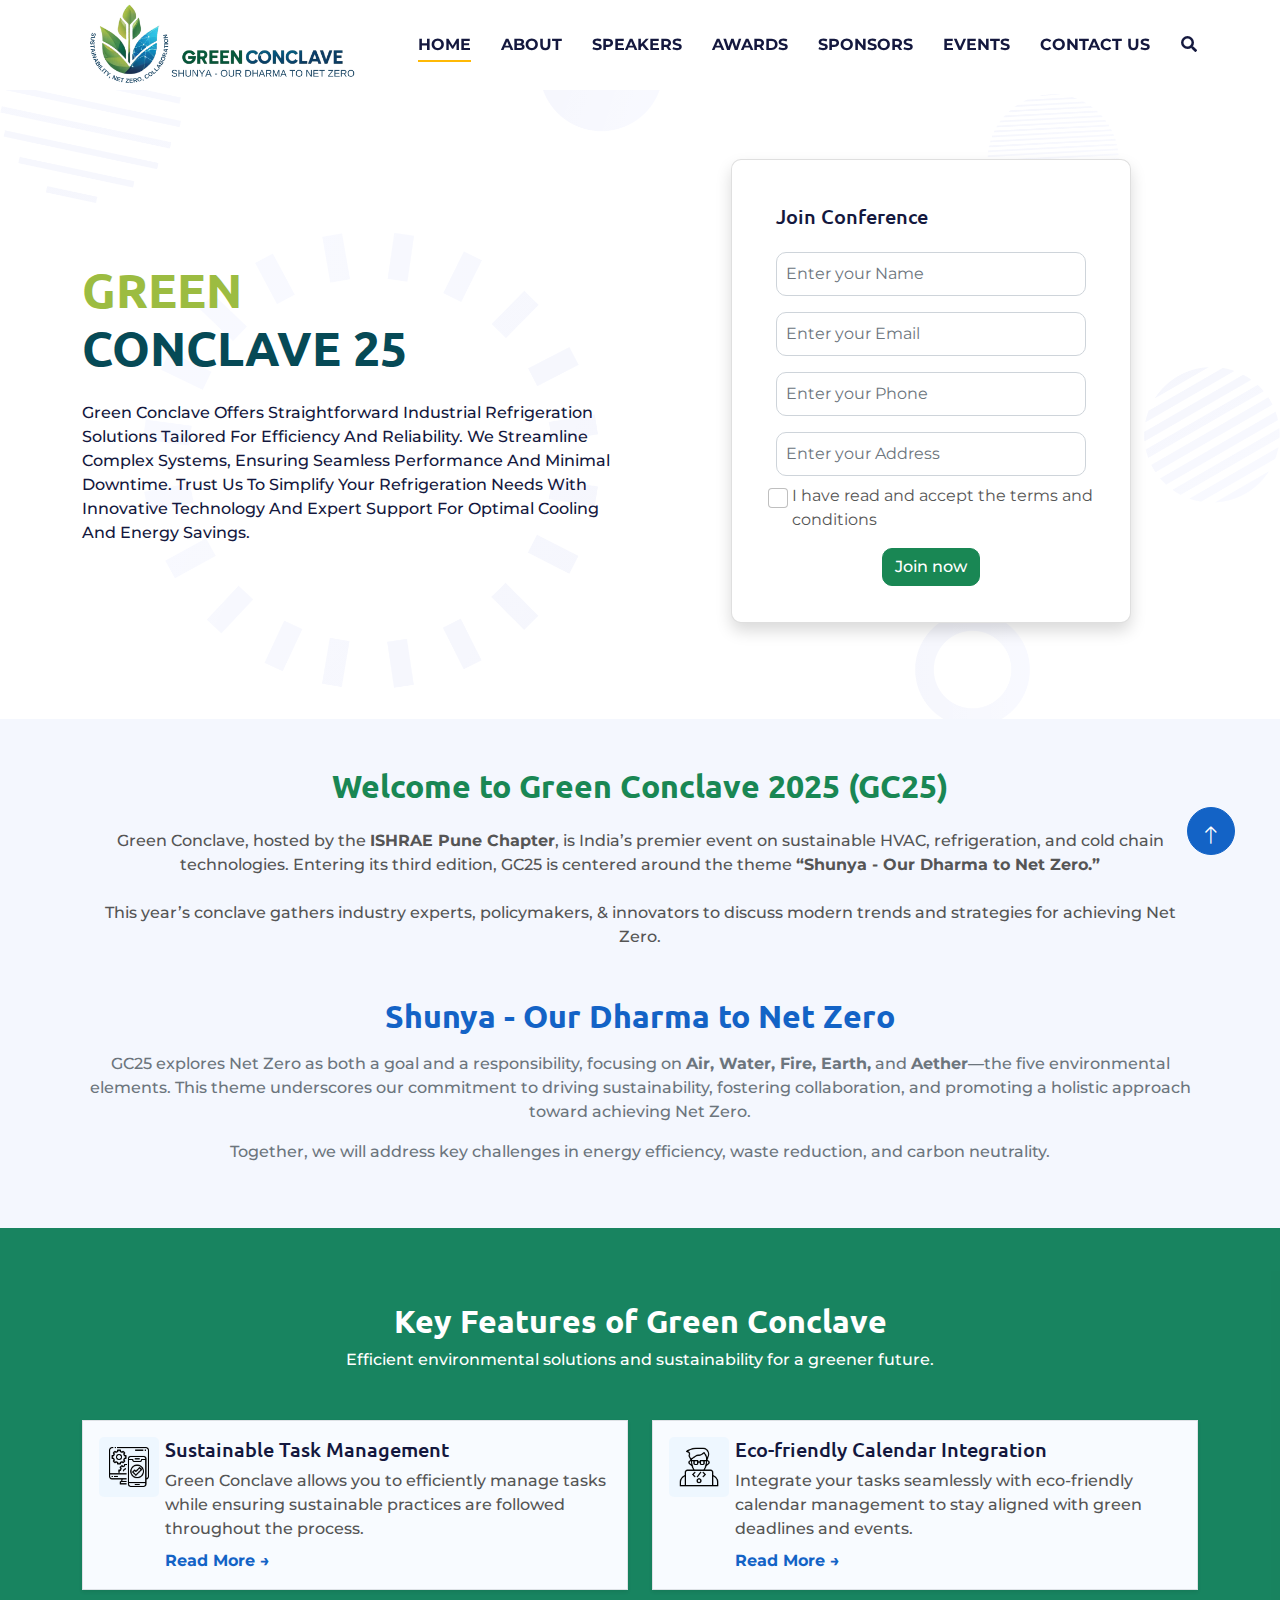
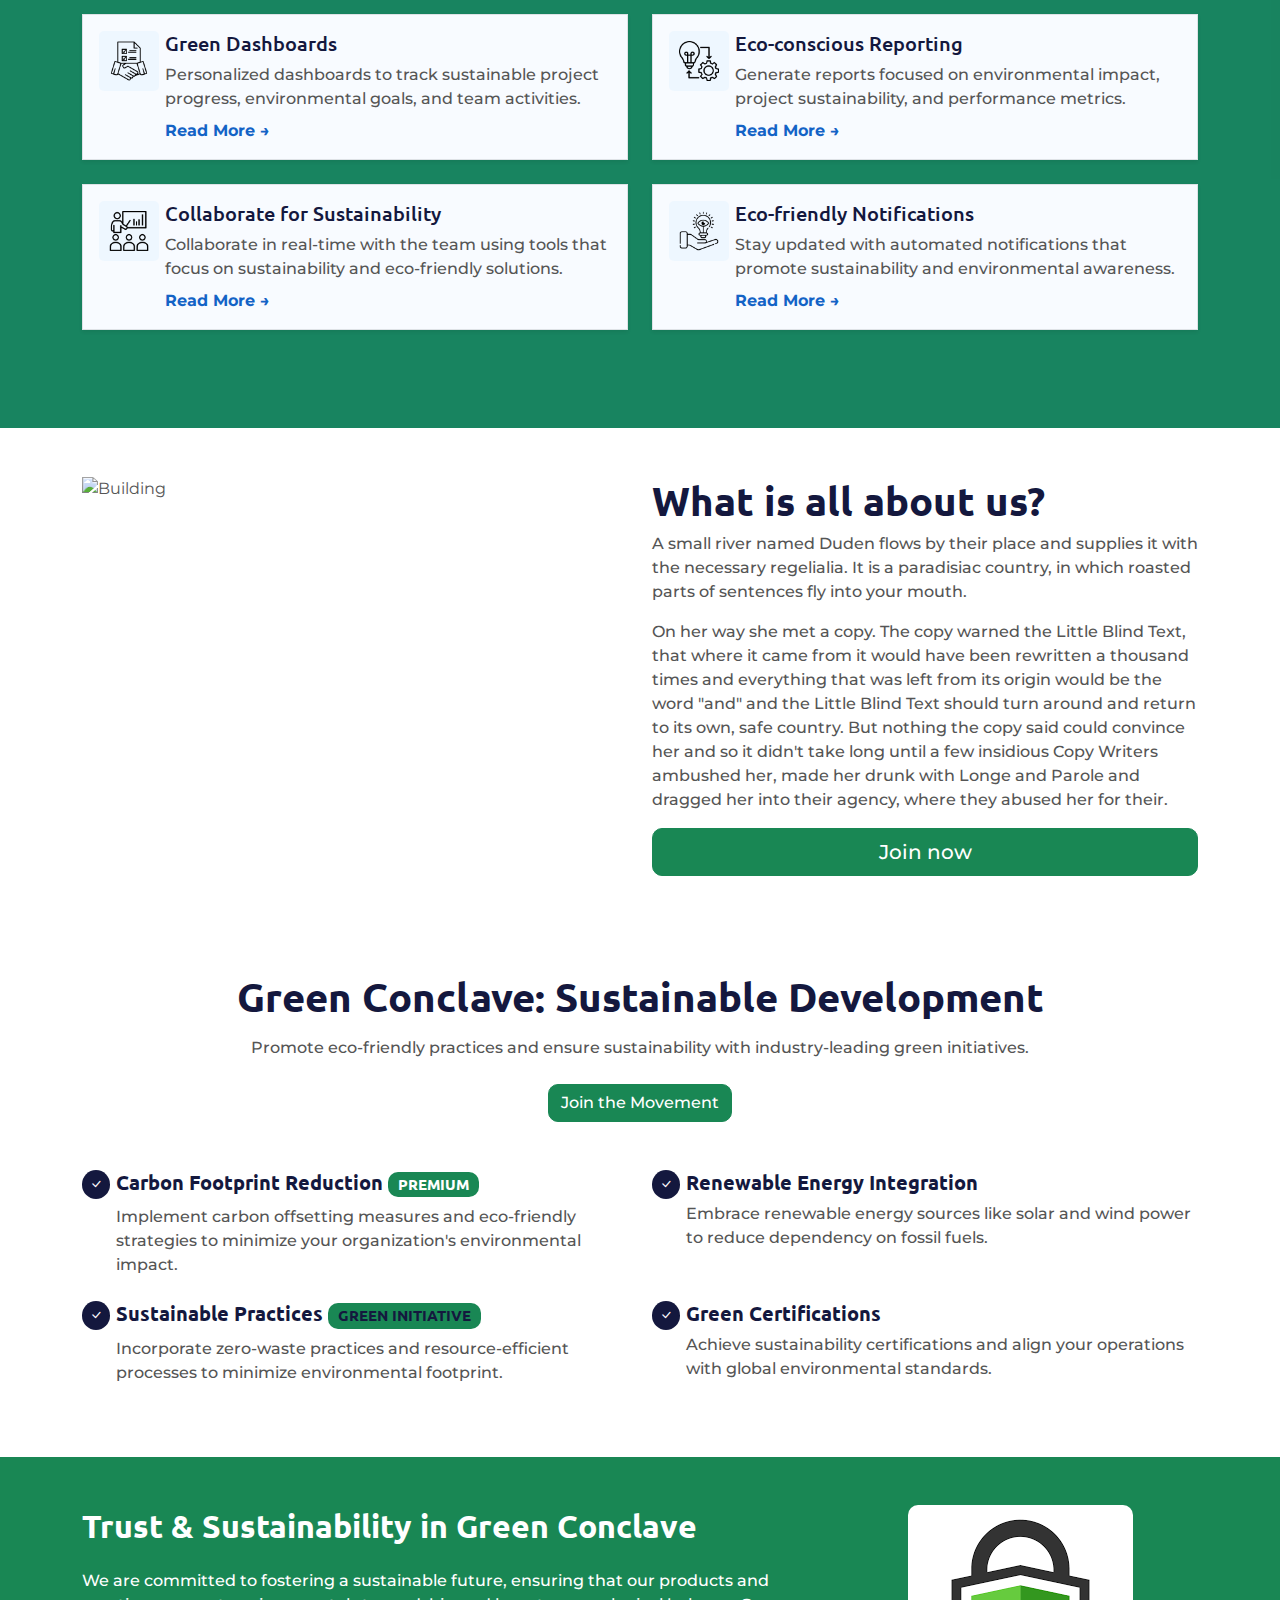
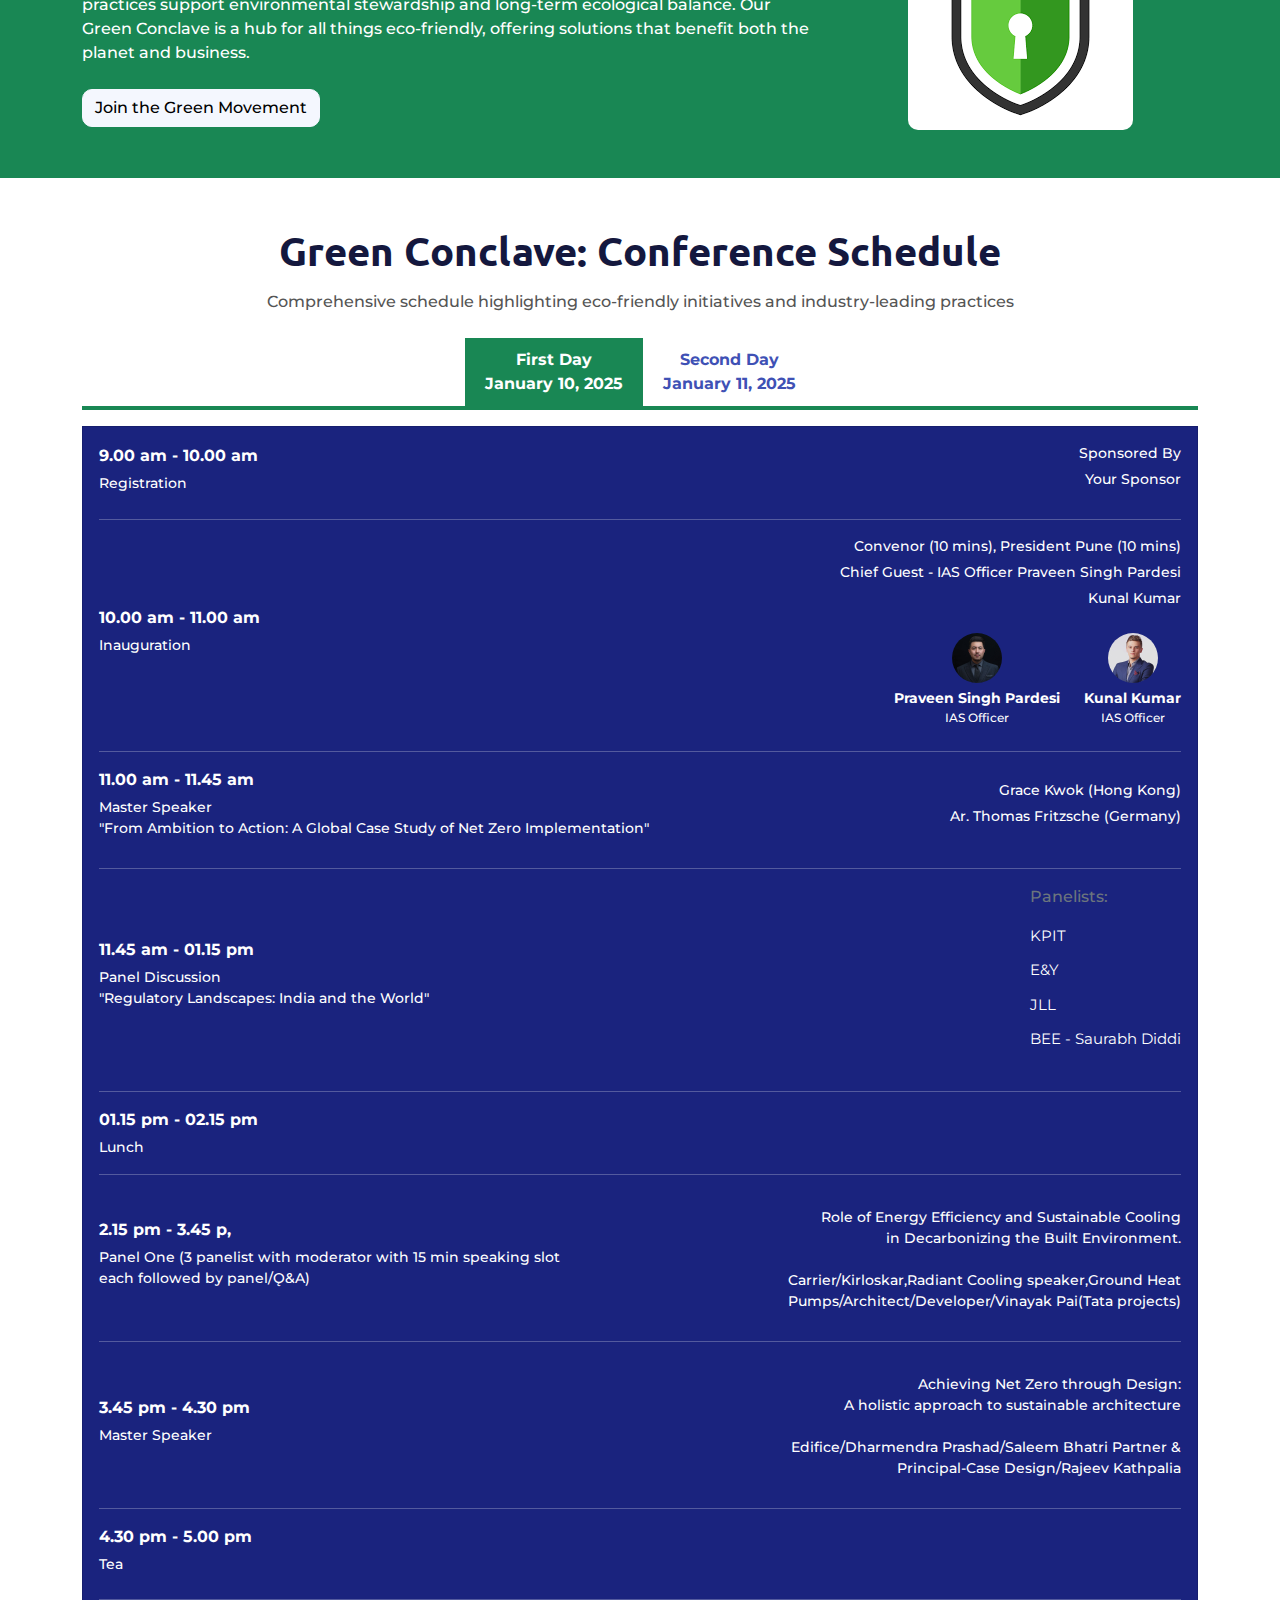
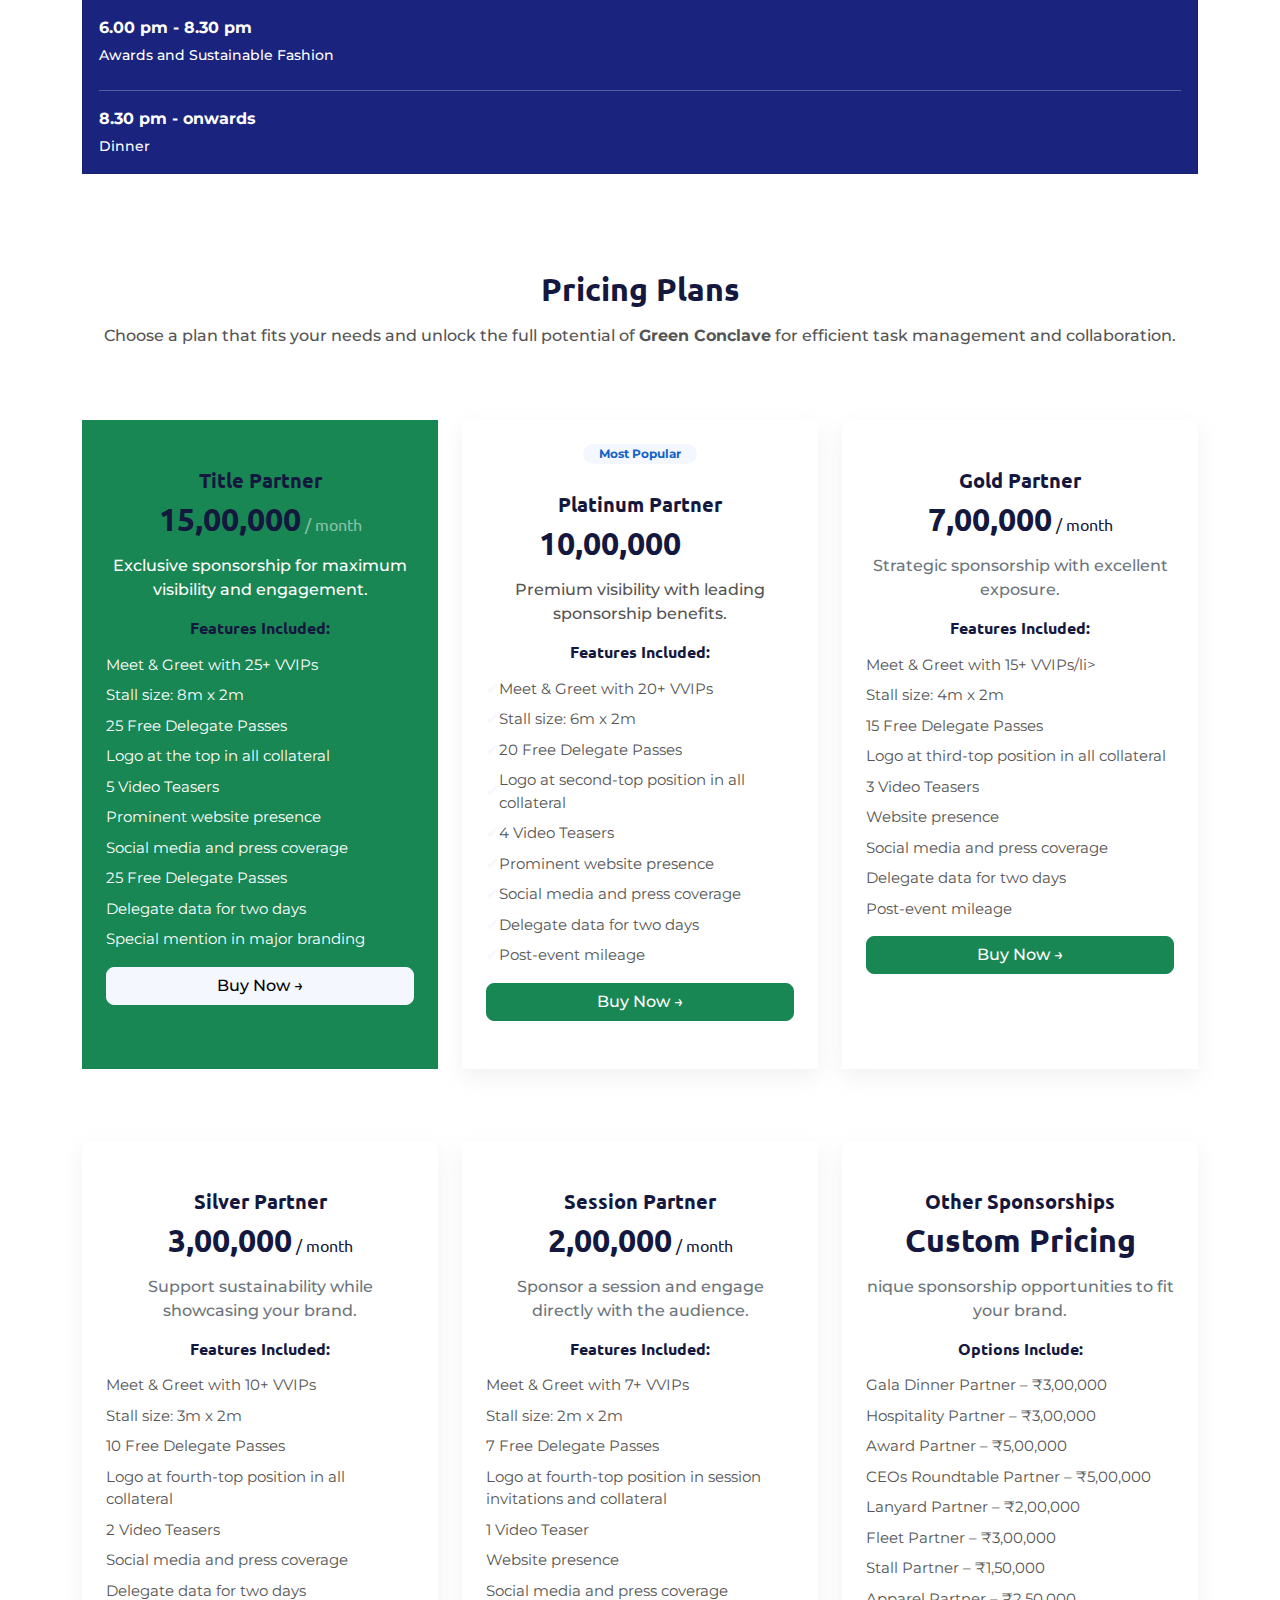
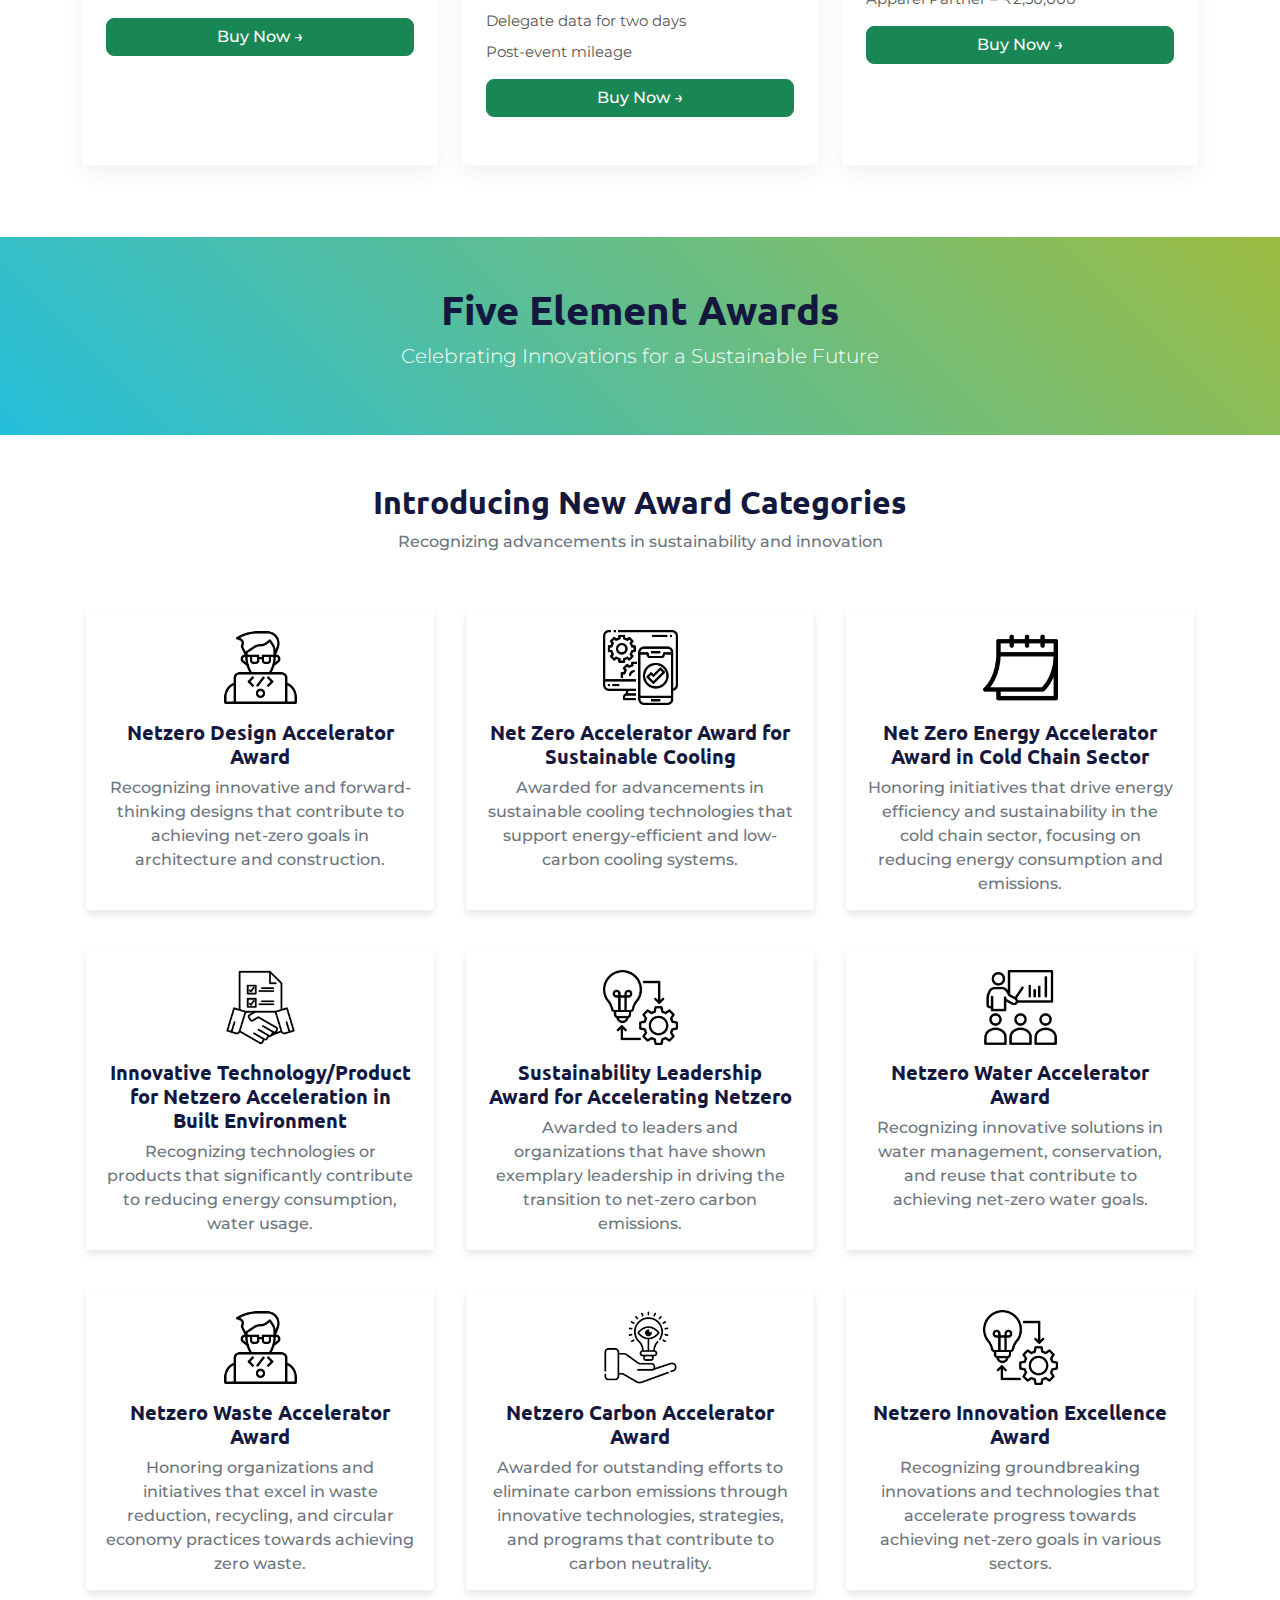
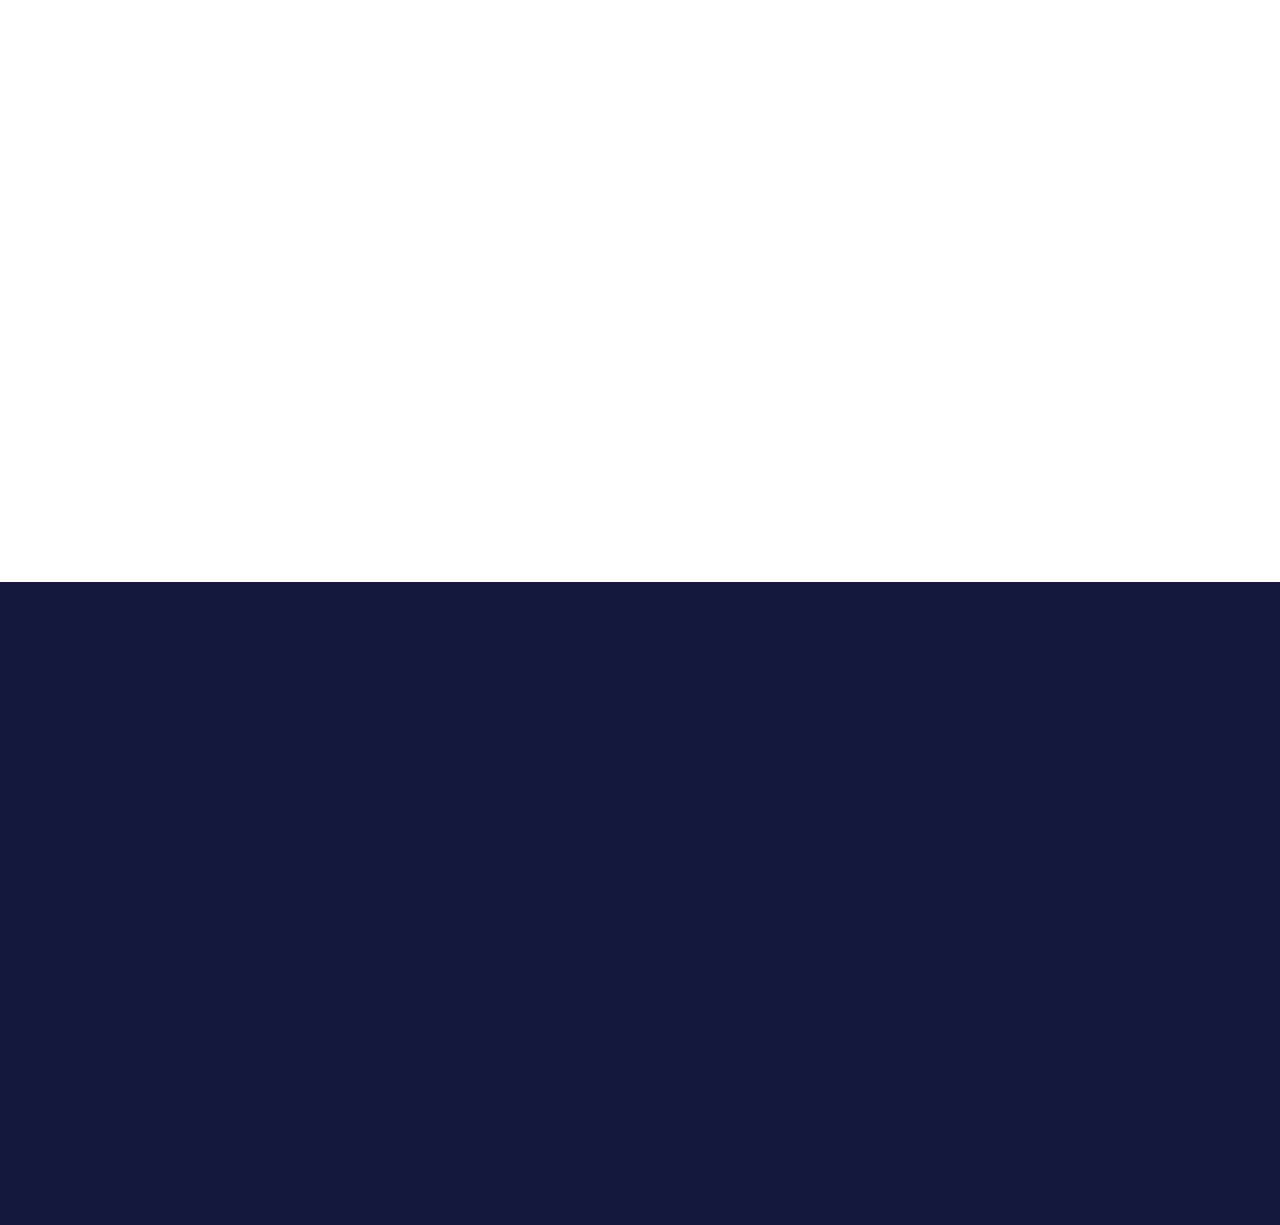
==== commit f41878aa: "to done index and about page" ====
--- a/index.html
+++ b/index.html
@@ -10,7 +10,7 @@
 
     <!-- Favicon -->
     <link href="img/favicon.ico" rel="icon">
-    <link rel="icon" href="img/Leal_Logo.jpg" type="image/x-icon">
+    <link rel="icon" href="img/GREEN CONCLAVE - SHUNYA.png" type="image/x-icon">
 
     <!-- Google Web Fonts -->
     <link rel="preconnect" href="https://fonts.googleapis.com">
@@ -50,11 +50,11 @@
 
 
     <!-- Navbar Start -->
-    <div class="container-fluid sticky-top">
+    <div class="container-fluid sticky-top" id="navbar">
         <div class="container">
             <nav class="navbar navbar-expand-lg navbar-dark p-0">
                 <a href="index.html" class="navbar-brand">
-                    <img src="img/index_images/leal-software-logo.jpg" alt="Button Image" class="animated slideInDown">
+                    <img src="img/Green_Conclave_HR.png" alt="Button Image" class="animated slideInDown">
                 </a>
                 <button type="button" class="navbar-toggler ms-auto me-0" data-bs-toggle="collapse"
                     data-bs-target="#navbarCollapse">
@@ -62,55 +62,19 @@
                 </button>
                 <div class="collapse navbar-collapse" id="navbarCollapse">
                     <div class="navbar-nav ms-auto">
-                        <a href="index.html" class="nav-item nav-link active">HOME</a>
-                        <a href="about.html" class="nav-item nav-link">ABOUT</a>
-                        <!-- <a href="service.html" class="nav-item nav-link">SERVICES</a> -->
-                        <div class="dropdown nav-item">
-                            <button class="dropdown-toggle border-0 bg-transparent pe-4 rounded" type="button"
-                                id="dropdownMenuButton" data-bs-toggle="dropdown" aria-haspopup="true"
-                                aria-expanded="false" style="color: rgba(255, 255, 255, 0.9);">
-                                SERVICES
-                            </button>
-                            <div class="dropdown-menu dropdown-menu-end shadow-lg rounded border-0 mt-2"
-                                aria-labelledby="dropdownMenuButton" style="background-color: #f8f9fa;">
-                                <a class="dropdown-item py-3 px-4 text-dark" href="service.html">
-                                    <i class="fas fa-drafting-compass me-2"></i> SOftware Services
-                                </a>
-                                <a class="dropdown-item py-3 px-4 text-dark" href="service1.html">
-                                    <i class="fas fa-tasks me-2"></i> Other Services
-                                </a>
-                            </div>
-                        </div>
-
-                        <div class="dropdown nav-item">
-                            <button class="dropdown-toggle nav-link border-0 bg-transparent   ps-0 rounded"
-                                type="button" id="dropdownMenuButton" data-bs-toggle="dropdown" aria-haspopup="true"
-                                aria-expanded="false" style="color: rgba(255, 255, 255, 0.9);">
-                                PRODUCT
-                            </button>
-                            <div class="dropdown-menu dropdown-menu-end shadow-lg rounded border-0 mt-2"
-                                aria-labelledby="dropdownMenuButton" style="background-color: #f8f9fa;">
-                                <a class="dropdown-item py-3 px-4 text-dark" href="odoo.html">
-                                    <i class="fas fa-cloud me-2"></i> Odoo/Cloud ERP
-                                </a>
-                                <a class="dropdown-item py-3 px-4 text-dark" href="tasktrak.html">
-                                    <i class="fas fa-tasks me-2"></i> Task-Trak Hub Manager
-                                </a>
-                                <a class="dropdown-item py-3 px-4 text-dark" href="hvac.html">
-                                    <i class="fas fa-wind me-2"></i> HVAC Heat Load Calculator
-                                </a>
-                                <a class="dropdown-item py-3 px-4 text-dark" href="#">
-                                    <i class="fas fa-drafting-compass me-2"></i> HVAC Leal GADraw
-                                </a>
-                            </div>
-                        </div>
-                        <a href="career.html" class="nav-item nav-link">CAREER</a>
-                        <a href="blogs.html" class="nav-item nav-link">BLOGS</a>
-                        <a href="contact.html" class="nav-item nav-link">CONTACT US</a>
-                    </div>
-
-                    <butaton type="button" class="btn text-white p-0 d-none d-lg-block" data-bs-toggle="modal"
-                        data-bs-target="#searchModal"><i class="fa fa-search"></i></butaton>
+                        <a href="index.html" class="nav-item nav-link text-dark fw-bold active">HOME</a>
+                        <a href="about.html" class="nav-item nav-link text-dark fw-bold">ABOUT</a>
+                        <a href="speakers.html" class="nav-item nav-link text-dark fw-bold">SPEAKERS</a>
+                        <a href="awards.html" class="nav-item nav-link text-dark fw-bold">AWARDS</a>
+                        <a href="sponsors.html" class="nav-item nav-link text-dark fw-bold">SPONSORS</a>
+                        <a href="event.html" class="nav-item nav-link text-dark fw-bold">EVENTS</a>
+                        <a href="contact.html" class="nav-item nav-link text-dark fw-bold">CONTACT US</a>
+
+                    </div>
+                    <button type="button" class="btn text-dark p-0 d-none d-lg-block" data-bs-toggle="modal"
+                        data-bs-target="#searchModal" style="color: #9CBC41;">
+                        <i class="fa fa-search"></i>
+                    </button>
                 </div>
             </nav>
         </div>
@@ -119,50 +83,52 @@
 
 
     <!-- Hero Start -->
-    <div class="container-fluid pt-5 bg-primary hero-header" style="height: 100vh;">
+    <div class="container-fluid pt-5 hero-header">
         <div class="container pt-5">
             <div class="row g-5 pt-5">
                 <div class="col-lg-6 align-self-center text-start mb-lg-5">
-                    <h1 class="display-4 text-white mb-4 animated slideInRight">Leal Software Solution</h1>
-                    <p class="text-white mb-4 animated fadeInLeftBig">Leal Software Solution Offers Straightforward
+                    <h1 class="display-5 text-white mb-4 animated slideInRight">
+                        <span class="fw-bold" style="color: #9CBC41;">GREEN</span> <br>
+                        <span class="fw-bold" style="color: #064a56;">CONCLAVE 25</span>
+                    </h1>
+                    <p class="text-dark mb-4 animated fadeInLeftBig">Green Conclave Offers Straightforward
                         Industrial Refrigeration Solutions Tailored For Efficiency And Reliability. We Streamline
                         Complex Systems, Ensuring Seamless Performance And Minimal Downtime. Trust Us To Simplify Your
                         Refrigeration Needs With Innovative Technology And Expert Support For Optimal Cooling And Energy
                         Savings.</p>
                 </div>
-                <div class="col-lg-6 align-self-end text-center text-lg-end mt-0 pb-4">
-                    <!-- <img class="img-hero-banner img-fluid w-100 shadow-lg" src="img/test/ecosystem-spotlight-banner.jpg" alt=""> -->
-
-                    <!-- Bootstrap Carousel Slider -->
-                    <div id="imageCarousel" class="carousel slide img-hero-banner" data-bs-ride="carousel"
-                        data-bs-interval="2000">
-                        <div class="carousel-inner">
-                            <div class="carousel-item active">
-                                <img src="img/test/ecosystem-spotlight-banner.jpg" alt="main Image">
-                            </div>
-                            <div class="carousel-item">
-                                <img src="img/test/ai-banner.jpg" alt="First Image">
-                            </div>
-                            <div class="carousel-item">
-                                <img src="img/test/financial-services-forum-europe-spotlight.jpg" alt="Second Image">
-                            </div>
-                            <div class="carousel-item">
-                                <img src="img/test/iconnect-spotlight-banner.jpg" alt="Fourth Image">
-                            </div>
-                            <div class="carousel-item">
-                                <img src="img/test/modern-platform-spotlight.jpg" alt="Fifth Image">
-                            </div>
-                        </div>
-                        <button class="carousel-control-prev" type="button" data-bs-target="#imageCarousel"
-                            data-bs-slide="prev">
-                            <span class="carousel-control-prev-icon" aria-hidden="true"></span>
-                            <span class="visually-hidden">Previous</span>
-                        </button>
-                        <button class="carousel-control-next" type="button" data-bs-target="#imageCarousel"
-                            data-bs-slide="next">
-                            <span class="carousel-control-next-icon" aria-hidden="true"></span>
-                            <span class="visually-hidden">Next</span>
-                        </button>
+                <div class="col-lg-6 align-self-end text-center mb-lg-5 pb-5">
+                    <div class="container d-flex justify-content-end align-items-end p-0">
+                        <div class="card card-index shadow card-boady-index animated slideInLeft">
+                            <div class="card-body">
+                                <h5 class="card-title text-start p-2">Join Conference</h5>
+                                <form>
+                                    <div class="form-group text-start p-2">
+                                        <input type="text" class="form-control" id="name" placeholder="Enter your Name"
+                                            required>
+                                    </div>
+                                    <div class="form-group text-start p-2">
+                                        <input type="email" class="form-control" id="email"
+                                            placeholder="Enter your Email" required>
+                                    </div>
+                                    <div class="form-group text-start p-2">
+                                        <input type="text" class="form-control" id="phone"
+                                            placeholder="Enter your Phone" required>
+                                    </div>
+                                    <div class="form-group text-start p-2">
+                                        <input type="text" class="form-control" id="phone"
+                                            placeholder="Enter your Address" required>
+                                    </div>
+                                    <div class="form-check text-start ">
+                                        <input type="checkbox" class="form-check-input" id="terms" required>
+                                        <label class="form-check-label" for="terms">I have read and accept the terms and
+                                            conditions</label>
+                                    </div>
+                                    <button type="submit" class="btn btn-success btn-block mt-3 mx-auto d-block">Join
+                                        now</button>
+                                </form>
+                            </div>
+                        </div>
                     </div>
                 </div>
             </div>
@@ -192,416 +158,142 @@
     <!-- Full Screen Search End -->
 
 
-    <!-- About Start -->
-    <section class="bg-light py-4">
-        <div class="container my-5">
-            <div class="row text-center">
-                <!-- Our Mission Box -->
-                <div class="col-lg-3 col-md-6 mb-4 wow fadeIn" data-wow-delay="0.5s">
-                    <div class="section-box text-start text-lg-center">
-                        <h3 class="fw-bold">Our Mission</h3>
-                        <div class="section-line"></div>
-                        <p>Our mission is to empower businesses with innovative software solutions that enhance
-                            efficiency,
-                            drive growth, and deliver exceptional value through cutting-edge technology and dedicated
-                            support.
-                        </p>
-                    </div>
-                </div>
-
-                <!-- Our Values Box -->
-                <div class="col-lg-3 col-md-6 mb-4 wow fadeIn" data-wow-delay="0.7s">
-                    <div class="section-box text-start text-lg-center">
-                        <h3 class="fw-bold">Our Values</h3>
-                        <div class="section-line"></div>
-                        <p>Our values are innovation, integrity, customer-centricity, collaboration, and excellence. We
-                            strive to
-                            deliver top-tier software solutions while maintaining a commitment to ethical practices and
-                            outstanding
-                            customer service.
-                        </p>
-                    </div>
-                </div>
-
-                <!-- Consulting Box -->
-                <div class="col-lg-3 col-md-6 mb-4 wow fadeIn" data-wow-delay="0.9s">
-                    <div class="section-box text-start text-lg-center">
-                        <h3 class="fw-bold">Consulting</h3>
-                        <div class="section-line"></div>
-                        <p>Our consulting services focus on providing expert guidance and tailored strategies to help
-                            businesses
-                            optimize their operations, embrace digital transformation, and achieve their goals with
-                            confidence and efficiency.
-                        </p>
-                    </div>
-                </div>
-
-                <!-- Business Goals Box -->
-                <div class="col-lg-3 col-md-6 mb-4 wow fadeIn" data-wow-delay="1s">
-                    <div class="section-box text-start text-lg-center">
-                        <h3 class="fw-bold">Business Goals</h3>
-                        <div class="section-line"></div>
-                        <p>Our business goals are to drive technological innovation, foster long-term client
-                            partnerships,
-                            expand
-                            our global presence, and continuously improve our services to deliver maximum value and
-                            impact for our clients.
-                        </p>
-                    </div>
-                </div>
+    <!--Start Introduction Section -->
+    <section class="bg-light py-5 text-center">
+        <div class="container text-start text-lg-center px-3">
+            <!-- Welcome Title -->
+            <h2 class="fw-semibold text-success mb-4">Welcome to Green Conclave 2025 (GC25)</h2>
+            <!-- Event Details -->
+            <p class="mb-4 fs-6">
+                Green Conclave, hosted by the <strong>ISHRAE Pune Chapter</strong>, is India’s premier event on
+                sustainable HVAC, refrigeration, and cold chain technologies.
+                Entering its third edition, GC25 is centered around the theme <strong>“Shunya - Our Dharma to Net
+                    Zero.”</strong>
+            </p>
+            <p class="mb-5 fs-6">
+                This year’s conclave gathers industry experts, policymakers, & innovators to discuss modern trends and
+                strategies for achieving Net Zero.
+            </p>
+            <!-- About the Theme -->
+            <div>
+                <h2 class="fw-semibold text-primary mb-3">Shunya - Our Dharma to Net Zero</h2>
+                <p class="text-muted fs-6">
+                    GC25 explores Net Zero as both a goal and a responsibility, focusing on <strong>Air, Water, Fire,
+                        Earth,</strong> and <strong>Aether</strong>—the five environmental elements.
+                    This theme underscores our commitment to driving sustainability, fostering collaboration, and
+                    promoting a holistic approach toward achieving Net Zero.
+                </p>
+                <p class="text-muted fs-6">
+                    Together, we will address key challenges in energy efficiency, waste reduction, and carbon
+                    neutrality.
+                </p>
             </div>
         </div>
     </section>
-    <!-- About End -->
-
-
-    <!--  -->
-    <section class="strategy-section">
-        <div class="wow fadeIn" data-wow-delay="0.5s">
-            <h1 class="strategy-heading" style="font-size: 2.5rem; color: rgb(63, 63, 63);">What <span
-                    class="highlight-red" style="color: rgb(197, 81, 81);">are</span> <span class="highlight-blue"
-                    style="color: #007bff;;">our sevrvices</span>?</h1>
-
-            <p class="strategy-desc px-3 text-start text-lg-center">
-                Leal Software Solution delivers high-performance, scalable solutions tailored to your business needs.
-                Our expert team develops custom software, integrating seamlessly with existing systems to boost
-                efficiency, enhance customer experiences, and drive growth with innovative, robust technology.
-            </p>
-        </div>
-        <div class="container py-5">
-            <div class="row row-cols-1 row-cols-sm-2 row-cols-md-3 g-4">
-                <!-- Card 1 -->
-                <div class="col">
-                    <div class="flip-card">
-                        <div class="flip-card-inner">
-                            <div class="flip-card-front">
-                                <i class="fas icon-cdn">01</i>
-                                <i class="fas fa-laptop-code icon-cdn-no"></i>
-                                <div>
-                                    <h3>Software Development</h3>
-                                    <p>Expert software development services tailored to your business needs, delivering
-                                        innovative solutions with cutting-edge technology. Achieve operational
-                                        efficiency and seamless user experiences through customized, scalable software
-                                        solutions.
-                                    </p>
-                                </div>
-                            </div>
-                            <div class="flip-card-back">
-                                <img src="img/index_images/software_development.jpg" alt="Avatar">
-                            </div>
-                        </div>
-                    </div>
-                </div>
-
-                <!-- Card 2 -->
-                <div class="col">
-                    <div class="flip-card">
-                        <div class="flip-card-inner">
-                            <div class="flip-card-front">
-                                <i class="fas icon-cdn">02</i>
-                                <i class="fas fa-mobile-alt icon-cdn-no"></i>
-                                <div>
-                                    <h3>Application Development</h3>
-                                    <p>Custom application development that transforms ideas into powerful, user-friendly
-                                        apps. Our expertise ensures seamless functionality, performance optimization,
-                                        and intuitive design for mobile, web, and enterprise applications across various
-                                        platforms.
-                                    </p>
-                                </div>
-                            </div>
-                            <div class="flip-card-back">
-                                <img src="img/index_images/software_ab_development.jpg" alt="Avatar">
-                            </div>
-                        </div>
-                    </div>
-                </div>
-
-                <!-- Card 3 -->
-                <div class="col">
-                    <div class="flip-card">
-                        <div class="flip-card-inner">
-                            <div class="flip-card-front">
-                                <i class="fas icon-cdn">03</i>
-                                <i class="fas fa-globe icon-cdn-no"></i>
-                                <div>
-                                    <h3>Website Development</h3>
-                                    <p>Professional web development services creating responsive, visually appealing
-                                        websites. We deliver high-performance, SEO-friendly websites that enhance user
-                                        engagement, drive conversions, and support your business growth with modern,
-                                        scalable solutions.
-                                    </p>
-                                </div>
-                            </div>
-                            <div class="flip-card-back">
-                                <img src="img/index_images/website_development.jpg" alt="Avatar">
-                            </div>
-                        </div>
-                    </div>
-                </div>
-
-                <!-- Card 4 -->
-                <div class="col">
-                    <div class="flip-card">
-                        <div class="flip-card-inner">
-                            <div class="flip-card-front">
-                                <i class="fas icon-cdn">04</i>
-                                <i class="fas fa-mobile icon-cdn-no"></i>
-                                <div>
-                                    <h3>Mobility Services</h3>
-                                    <p>Comprehensive mobility app services, developing high-performance, user-centric
-                                        mobile apps for iOS and Android. Empower your business with seamless,
-                                        cross-platform solutions that enhance accessibility, productivity, and customer
-                                        engagement.
-                                    </p>
-                                </div>
-                            </div>
-                            <div class="flip-card-back">
-                                <img src="img/index_images/mobile_dev.jpg" alt="Avatar">
-                            </div>
-                        </div>
-                    </div>
-                </div>
-
-                <!-- Card 5 -->
-                <div class="col">
-                    <div class="flip-card">
-                        <div class="flip-card-inner">
-                            <div class="flip-card-front">
-                                <i class="fas icon-cdn">05</i>
-                                <i class="fas fa-cloud icon-cdn-no"></i>
-                                <div>
-                                    <h3>Odoo Development</h3>
-                                    <p>Transform your business with Odoo ERP and cloud solutions. Automate processes,
-                                        optimize workflows, and scale effortlessly with flexible, cloud-based ERP
-                                        services designed to fit your business's evolving demands.
-                                    </p>
-                                </div>
-                            </div>
-                            <div class="flip-card-back">
-                                <img src="img/index_images/Odoo-ERP-Development.jpg" alt="Avatar">
-                            </div>
-                        </div>
-                    </div>
-                </div>
-
-                <!-- Card 6 -->
-                <div class="col">
-                    <div class="flip-card">
-                        <div class="flip-card-inner">
-                            <div class="flip-card-front">
-                                <i class="fas icon-cdn">06</i>
-                                <i class="fas fa-bullhorn icon-cdn-no"></i>
-                                <div>
-                                    <h3>Digital Marketing</h3>
-                                    <p>Elevate your brand's visibility with tailored digital marketing solutions. Our
-                                        innovative strategies encompass SEO, content marketing, and social media,
-                                        driving engagement and conversion while crafting compelling narratives that
-                                        resonate.</p>
-                                </div>
-                            </div>
-                            <div class="flip-card-back">
-                                <img src="img/index_images/digital_marketing.jpg" alt="Avatar">
-                            </div>
-                        </div>
-                    </div>
-                </div>
-            </div>
-        </div>
-    </section>
-    <!--  -->
-
-
-    <!-- Service Start -->
-    <div class="container-fluid bg-light mt-5 py-5">
-        <div class="container py-5">
-            <div class="row g-5 align-items-center">
-                <div class="col-lg-5 wow fadeInLeftBig" data-wow-delay="0.1s">
-                    <h1 class="mb-4">What are our Products</h1>
-                    <p class="mb-4">Leal Software Solution products are designed to empower businesses with reliable,
-                        high-performance tools that streamline processes and enhance productivity. From enterprise
-                        applications to specialized software solutions, each product is built to address critical needs,
-                        ensuring seamless operation and scalability as your business grows. Our offerings are crafted
-                        with a commitment to innovation and user-centered design, providing intuitive, robust, and
-                        secure functionality.<br><br>
-
-                        With a focus on adaptability, our products integrate smoothly with existing systems, meeting
-                        unique business requirements and delivering measurable impact. Whether you need mobile
-                        solutions, productivity tools, or advanced data management, our comprehensive product suite
-                        drives efficiency and gives you a competitive edge. Transform your operations with products
-                        designed to fuel growth and success.
-
-                    </p>
-                    <a class="btn btn-primary rounded-pill px-4" href="service.html#services-leal">Read More</a>
-                </div>
-                <div class="col-lg-7">
-                    <div class="row g-4">
-                        <div class="col-md-6">
-                            <div class="row g-4">
-                                <div class="col-12 wow fadeInDownBig" data-wow-delay="0.1s">
-                                    <div
-                                        class="service-item d-flex flex-column justify-content-center text-center rounded">
-                                        <div class="service-icon btn-square">
-                                            <img src="img/about_images/hvac.png" alt="Service Icon"
-                                                style="width: 50px; height: 50px;">
-                                        </div>
-                                        <h5 class="mb-3">Leal HeatLoad Calculator</h5>
-                                        <p>Authorized service provider and integrator for Danfoss and Alfa Laval,
-                                            delivering expert refrigeration solutions and support across the west zone.
-                                        </p>
-                                        <!-- <a class="btn px-3 mt-auto mx-auto" href="">Read More</a> -->
-                                    </div>
-                                </div>
-                                <div class="col-12 wow fadeInDownBig" data-wow-delay="0.5s">
-                                    <div
-                                        class="service-item d-flex flex-column justify-content-center text-center rounded">
-                                        <div class="service-icon btn-square">
-                                            <img src="img/index_images/sw_implemention.jpg" alt="Service Icon"
-                                                style="width: 50px; height: 50px;">
-                                        </div>
-                                        <h5 class="mb-3">Odoo/Cloud Services</h5>
-                                        <p>
-                                            Custom manufacturing of industrial cooling equipment, including process
-                                            chillers and condensing units, designed for optimal performance and
-                                            reliability.</p>
-                                        <!-- <a class="btn px-3 mt-auto mx-auto" href="">Read More</a> -->
-                                    </div>
-                                </div>
-                            </div>
-                        </div>
-                        <div class="col-md-6 pt-md-4">
-                            <div class="row g-4">
-                                <div class="col-12 wow fadeInDownBig" data-wow-delay="0.3s">
-                                    <div
-                                        class="service-item d-flex flex-column justify-content-center text-center rounded">
-                                        <div class="service-icon btn-square">
-                                            <img src="img/about_images/task.png" alt="Service Icon"
-                                                style="width: 50px; height: 50px;">
-                                        </div>
-                                        <h5 class="mb-3">TaskTrak Hub</h5>
-                                        <p>End-to-end solutions for sourcing, installing, testing, commissioning, and
-                                            maintaining refrigeration systems, ensuring efficiency and durability.</p>
-                                        <!-- <a class="btn px-3 mt-auto mx-auto" href="">Read More</a> -->
-                                    </div>
-                                </div>
-                                <div class="col-12 wow fadeInDownBig" data-wow-delay="0.7s">
-                                    <div
-                                        class="service-item d-flex flex-column justify-content-center text-center rounded">
-                                        <div class="service-icon btn-square">
-                                            <img src="img/index_images/sw_development.jpg" alt="Service Icon"
-                                                style="width: 50px; height: 50px;">
-                                        </div>
-                                        <h5 class="mb-3">Software Development</h5>
-                                        <p>Expert design and execution of refrigeration projects, including cold
-                                            storages, blast freezers, and chillers, ensuring efficient, tailored
-                                            solutions.</p>
-                                        <!-- <a class="btn px-3 mt-auto mx-auto" href="">Read More</a> -->
-                                    </div>
-                                </div>
-                            </div>
-                        </div>
-                    </div>
-                </div>
-            </div>
-        </div>
-    </div>
-    <!-- Service End -->
-
-
-    <!--Key Features  -->
+    <!--End Introduction Section -->
+
+
+    <!-- Start Section  -->
     <section class="bg-primary myhome-container">
         <div class="opacity">
             <div class="container pb-5">
                 <div class="text-center mb-5">
-                    <h2 class="text-white">Key Features Of Leal Software Solution</h2>
-                    <p class="text-white">Empowering businesses with innovative software solutions and exceptional services.</p>
+                    <h2 class="text-white">Key Features of Green Conclave</h2>
+                    <p class="text-white">Efficient environmental solutions and sustainability for a greener future.</p>
                 </div>
                 <div class="row g-4">
                     <div class="col-lg-6">
-                        <div class="d-flex align-items-start p-3 border rounded key-rounded shadow-sm"
-                            style="background-color: #f8fbff; height: 170px;">
+                        <div class="d-flex align-items-start p-3 border rounded-0 shadow-sm"
+                            style="background-color: #f8fbff; height: auto;">
                             <div class="me-3"
                                 style="flex-shrink: 0; width: 60px; height: 60px; background-color: #eef7ff; display: flex; justify-content: center; align-items: center; border-radius: 5px;">
-                                <img src="img/services/services_main/software-development.png" alt="Service Icon"
+                                <img src="img/index_images/app-development.jpg" alt="Service Icon"
                                     style="width: 40px; height: 40px;">
                             </div>
                             <div>
-                                <h5 class="mb-2">Custom Software Development</h5>
-                                <p class="mb-2">Delivering tailored software solutions to meet your business-specific needs and drive growth.</p>
+                                <h5 class="mb-2">Sustainable Task Management</h5>
+                                <p class="mb-2">Green Conclave allows you to efficiently manage tasks while ensuring
+                                    sustainable practices are followed throughout the process.</p>
                                 <a href="#" class="text-primary text-decoration-none fw-bold">Read More →</a>
                             </div>
                         </div>
                     </div>
                     <div class="col-lg-6">
-                        <div class="d-flex align-items-start p-3 border rounded key-rounded shadow-sm"
-                            style="background-color: #f8fbff; height: 170px;">
+                        <div class="d-flex align-items-start p-3 border rounded-0 shadow-sm"
+                            style="background-color: #f8fbff; height: auto;">
                             <div class="me-3"
                                 style="flex-shrink: 0; width: 60px; height: 60px; background-color: #eef7ff; display: flex; justify-content: center; align-items: center; border-radius: 5px;">
-                                <img src="img/services/services_main/app-dev.png" alt="Service Icon"
+                                <img src="img/index_images/coding (1).png" alt="Service Icon"
                                     style="width: 40px; height: 40px;">
                             </div>
                             <div>
-                                <h5 class="mb-2">Software Consultancy</h5>
-                                <p class="mb-2">Guiding businesses with expert advice and strategies for successful software implementation.</p>
+                                <h5 class="mb-2">Eco-friendly Calendar Integration</h5>
+                                <p class="mb-2">Integrate your tasks seamlessly with eco-friendly calendar management to
+                                    stay aligned with green deadlines and events.</p>
                                 <a href="#" class="text-primary text-decoration-none fw-bold">Read More →</a>
                             </div>
                         </div>
                     </div>
                     <div class="col-lg-6">
-                        <div class="d-flex align-items-start p-3 border rounded key-rounded shadow-sm"
-                            style="background-color: #f8fbff; height: 170px;">
+                        <div class="d-flex align-items-start p-3 border rounded-0 shadow-sm"
+                            style="background-color: #f8fbff; height: auto;">
                             <div class="me-3"
                                 style="flex-shrink: 0; width: 60px; height: 60px; background-color: #eef7ff; display: flex; justify-content: center; align-items: center; border-radius: 5px;">
-                                <img src="img/services/services_main/native.png" alt="Service Icon"
+                                <img src="img/index_images/completed-task.png" alt="Service Icon"
                                     style="width: 40px; height: 40px;">
                             </div>
                             <div>
-                                <h5 class="mb-2">Web & Mobile App Development</h5>
-                                <p class="mb-2">Creating responsive, user-friendly applications for web and mobile platforms to enhance digital presence.</p>
+                                <h5 class="mb-2">Green Dashboards</h5>
+                                <p class="mb-2">Personalized dashboards to track sustainable project progress,
+                                    environmental goals, and team activities.</p>
                                 <a href="#" class="text-primary text-decoration-none fw-bold">Read More →</a>
                             </div>
                         </div>
                     </div>
                     <div class="col-lg-6">
-                        <div class="d-flex align-items-start p-3 border rounded key-rounded shadow-sm"
-                            style="background-color: #f8fbff; height: 170px;">
+                        <div class="d-flex align-items-start p-3 border rounded-0 shadow-sm"
+                            style="background-color: #f8fbff; height: auto;">
                             <div class="me-3"
                                 style="flex-shrink: 0; width: 60px; height: 60px; background-color: #eef7ff; display: flex; justify-content: center; align-items: center; border-radius: 5px;">
-                                <img src="img/services/services_main/erp_odoo.png" alt="Service Icon"
+                                <img src="img/index_images/sw_implemention.jpg" alt="Service Icon"
                                     style="width: 40px; height: 40px;">
                             </div>
                             <div>
-                                <h5 class="mb-2">ERP Integration</h5>
-                                <p class="mb-2">Seamlessly integrating cloud solutions to improve scalability and enhance collaboration.</p>
+                                <h5 class="mb-2">Eco-conscious Reporting</h5>
+                                <p class="mb-2">Generate reports focused on environmental impact, project
+                                    sustainability, and performance metrics.</p>
                                 <a href="#" class="text-primary text-decoration-none fw-bold">Read More →</a>
                             </div>
                         </div>
                     </div>
                     <div class="col-lg-6">
-                        <div class="d-flex align-items-start p-3 border rounded key-rounded shadow-sm"
-                            style="background-color: #f8fbff; height: 170px;">
+                        <div class="d-flex align-items-start p-3 border rounded-0 shadow-sm"
+                            style="background-color: #f8fbff; height: auto;">
                             <div class="me-3"
                                 style="flex-shrink: 0; width: 60px; height: 60px; background-color: #eef7ff; display: flex; justify-content: center; align-items: center; border-radius: 5px;">
-                                <img src="img/services/services_main/sw_conslutancy.jpg" alt="Service Icon"
+                                <img src="img/index_images/sw_training.jpg" alt="Service Icon"
                                     style="width: 40px; height: 40px;">
                             </div>
                             <div>
-                                <h5 class="mb-2">Cloud Integration</h5>
-                                <p class="mb-2">Seamlessly integrating cloud solutions to improve scalability and enhance collaboration.</p>
+                                <h5 class="mb-2">Collaborate for Sustainability</h5>
+                                <p class="mb-2">Collaborate in real-time with the team using tools that focus on
+                                    sustainability and eco-friendly solutions.</p>
                                 <a href="#" class="text-primary text-decoration-none fw-bold">Read More →</a>
                             </div>
                         </div>
                     </div>
                     <div class="col-lg-6">
-                        <div class="d-flex align-items-start p-3 border rounded key-rounded shadow-sm"
-                            style="background-color: #f8fbff; height: 170px;">
+                        <div class="d-flex align-items-start p-3 border rounded-0 shadow-sm"
+                            style="background-color: #f8fbff; height: auto;">
                             <div class="me-3"
                                 style="flex-shrink: 0; width: 60px; height: 60px; background-color: #eef7ff; display: flex; justify-content: center; align-items: center; border-radius: 5px;">
-                                <img src="img/services/services_main/seo.png" alt="Service Icon"
+                                <img src="img/index_images/visionary.png" alt="Service Icon"
                                     style="width: 40px; height: 40px;">
                             </div>
                             <div>
-                                <h5 class="mb-2">SEO Optimization</h5>
-                                <p class="mb-2">Seamlessly integrating cloud solutions to improve scalability and enhance collaboration.</p>
+                                <h5 class="mb-2">Eco-friendly Notifications</h5>
+                                <p class="mb-2">Stay updated with automated notifications that promote sustainability
+                                    and environmental awareness.</p>
                                 <a href="#" class="text-primary text-decoration-none fw-bold">Read More →</a>
                             </div>
                         </div>
@@ -610,370 +302,681 @@
             </div>
         </div>
     </section>
-    <!-- End Key Featured -->
-    
-
-    <!-- Content Section -->
-    <div class="home-services-container bg-light">
-        <!-- Image -->
-        <div class="home-services-image flex-grow-1">
-            <img src="img/index_images/bg-client.jpg" alt="Business Analytics Strategy" class="img-fluid w-100">
-        </div>
-
-        <!-- Text Box -->
-        <div class="home-services-text text-start text-lg-center">
-            <h2 class="fw-bold text-start">Building a successful business analytics strategy</h2>
-            <p class="text-muted text-start">
-                Leal Software Solution is a dynamic software company specializing in delivering tailored ERP solutions
-                and business automation. With a focus on efficiency, scalability, and innovation, Leal helps businesses
-                streamline operations through cutting-edge technologies.</p>
-            <p class="text-start">Process by <a href="service.html"
-                    class="fw-bold text-decoration-none text-primary ">Click
-                    Me!</a></p>
-        </div>
-    </div>
-    <!-- End Content Section -->
-
-
-    <!-- Feature Start -->
-    <div class="container-fluid bg-dark feature pt-5">
-        <div class="container pt-5">
-            <div class="row g-5">
-                <div class="col-lg-6 align-self-center mb-md-5 pb-md-5 wow fadeInLeftBig" data-wow-delay="0.3s">
-                    <!-- <div class="btn btn-sm border rounded-pill text-white px-3 mb-3">Why Choose Us</div> -->
-                    <h1 class="text-white mb-4">Why Choose Us<br> Leal Software Solution</h1>
-                    <p class="text-light mb-4">Leal Software Solution, we combine innovative design, precise execution,
-                        and top-quality maintenance to deliver exceptional refrigeration solutions. Our expertise,
-                        cost-effective approaches, and commitment to energy efficiency and sustainability set us apart.
-                        Choose us for reliable, tailored solutions that exceed industry standards and client
-                        expectations.</p>
-                    <div class="d-flex align-items-center text-white mb-3">
-                        <div class="btn-sm-square bg-white text-primary rounded-circle me-3">
-                            <i class="fa fa-check"></i>
-                        </div>
-                        <span>Customized Software Solutions for Optimal Performance</span>
-                    </div>
-                    <div class="d-flex align-items-center text-white mb-3">
-                        <div class="btn-sm-square bg-white text-primary rounded-circle me-3">
-                            <i class="fa fa-check"></i>
-                        </div>
-                        <span>Empowering Your Business with Cutting-Edge Software</span>
-                    </div>
-                    <div class="d-flex align-items-center text-white mb-3">
-                        <div class="btn-sm-square bg-white text-primary rounded-circle me-3">
-                            <i class="fa fa-check"></i>
-                        </div>
-                        <span>Delivering Excellence Through Innovative Software Solutions</span>
-                    </div>
-                    <div class="d-flex align-items-center text-white mb-3">
-                        <div class="btn-sm-square bg-white text-primary rounded-circle me-3">
-                            <i class="fa fa-check"></i>
-                        </div>
-                        <span>Experience Excellence with Our Bespoke Software Services</span>
-                    </div>
-                    <div class="row g-4 pt-3">
-                        <div class="col-sm-6">
-                            <div class="d-flex rounded p-3" style="background: rgba(256, 256, 256, 0.1);">
-                                <i class="fa fa-users fa-3x text-white"></i>
-                                <div class="ms-3">
-                                    <h2 class="text-white mb-0" data-toggle="counter-up">200</h2>
-                                    <p class="text-white mb-0">Happy Clients</p>
-                                </div>
-                            </div>
-                        </div>
-                        <div class="col-sm-6">
-                            <div class="d-flex rounded p-3" style="background: rgba(256, 256, 256, 0.1);">
-                                <i class="fa fa-check fa-3x text-white"></i>
-                                <div class="ms-3">
-                                    <h2 class="text-white mb-0" data-toggle="counter-up">50</h2>
-                                    <p class="text-white mb-0">Project Completed</p>
-                                </div>
-                            </div>
-                        </div>
-                        <div class="col-sm-6">
-                            <div class="d-flex rounded p-3" style="background: rgba(256, 256, 256, 0.1);">
-                                <i class="fa fa-user-tie fa-3x text-white"></i>
-                                <div class="ms-3">
-                                    <h2 class="text-white mb-0" data-toggle="counter-up">12</h2>
-                                    <p class="text-white mb-0">Employees</p>
-                                </div>
-                            </div>
-                        </div>
-                        <div class="col-sm-6">
-                            <div class="d-flex rounded p-3" style="background: rgba(256, 256, 256, 0.1);">
-                                <i class="fa fa-map-marker-alt fa-3x text-white"></i>
-                                <div class="ms-3">
-                                    <h2 class="text-white mb-0" data-toggle="counter-up">2</h2>
-                                    <p class="text-white mb-0">Location</p>
-                                </div>
-                            </div>
-                        </div>
-
-                    </div>
-                </div>
-                <div class="col-lg-6 pb-5">
-                    <!-- First Flex Column Div -->
-                    <div class="d-flex flex-column align-items-start justify-content-center px-4 pt-4 mb-4 wow fadeInRightBig"
-                        data-wow-delay="0.5s" style="background-color: rgba(256, 256, 256, 0.1);">
-                        <div class="d-flex align-items-center">
-                            <img src="img/index_images/coding.jpg" alt="Client 4" class="me-3 mb-3"
-                                style="width: 70px; height: 70px;">
-                            <div class="px-3">
-                                <h4 class="text-white mb-3">Software Development</h4>
-                            </div>
-                        </div>
-                        <p class="text-white mb-4">Our software development services offer robust, scalable solutions
-                            tailored to business needs, combining industry knowledge with technical expertise to deliver
-                            innovative products that improve efficiency, productivity, and competitive advantage.</p>
-                    </div>
-
-                    <!-- Second Flex Column Div -->
-                    <div class="d-flex flex-column align-items-start justify-content-center px-4 pt-4 mb-4 wow fadeInRightBig"
-                        data-wow-delay="0.5s" style="background-color: rgba(256, 256, 256, 0.1);">
-                        <div class="d-flex align-items-center">
-                            <img src="img/index_images/app-development.jpg" alt="Client 4" class="me-3 mb-3"
-                                style="width: 70px; height: 70px;">
-                            <div class="px-3">
-                                <h4 class="text-white mb-3">Application Development</h4>
-                            </div>
-                        </div>
-                        <p class="text-white mb-4">Our application development process emphasizes intuitive design and
-                            functionality, creating solutions that align with business goals and user expectations,
-                            ensuring seamless integration, scalability, and exceptional user experiences.</p>
-                    </div>
-
-                    <!-- Third Flex Column Div -->
-                    <div class="d-flex flex-column align-items-start justify-content-center px-4 pt-4 mb-4 wow fadeInRightBig"
-                        data-wow-delay="0.5s" style="background-color: rgba(256, 256, 256, 0.1);">
-                        <div class="d-flex align-items-center">
-                            <img src="img/index_images/sw_development.jpg" alt="Client 4" class="me-3 mb-3"
-                                style="width: 70px; height: 70px;">
-                            <div class="px-3">
-                                <h4 class="text-white mb-3">Website Development</h4>
-                            </div>
-                        </div>
-                        <p class="text-white mb-4">Our website development team specializes in creating dynamic,
-                            visually engaging websites that enhance online presence, align with brand values, and
-                            provide seamless experiences across all devices to meet diverse client requirements.</p>
-                    </div>
-
-                    <!-- Fourth Flex Column Div -->
-                    <div class="d-flex flex-column align-items-start justify-content-center px-4 pt-4 mb-4 wow fadeInRightBig"
-                        data-wow-delay="0.5s" style="background-color: rgba(256, 256, 256, 0.1);">
-                        <div class="d-flex align-items-center">
-                            <img src="img/index_images/digital-marketing.jpg" alt="Client 4" class="me-3 mb-3"
-                                style="width: 70px; height: 70px;">
-                            <div class="px-3">
-                                <h4 class="text-white mb-3">Digital Marketing</h4>
-                            </div>
-                        </div>
-                        <p class="text-white mb-4">Our digital marketing team focuses on data-driven strategies,
-                            delivering targeted campaigns that maximize brand visibility, drive customer engagement, and
-                            provide valuable insights to help businesses grow in today’s competitive digital landscape.
-                        </p>
-                    </div>
-                </div>
-            </div>
-        </div>
-    </div>
-    <!-- Feature End -->
-
-
-    <!--  -->
-    <section class="py-5 text-center bg-light">
-        <div class="container">
-            <h2 class="my-2 fw-bold text-dark">Case Studies</h2>
-            <div class="section-line"></div>
-            <div class="row g-4">
-                <!-- Success Story 1 -->
-                <div class="col-12 col-md-4">
-                    <div class="success-card"
-                        style="background-image: url('img/blogs_images/blogs2_group-developers-men-women-working-together.jpg');">
-                        <div class="success-card-content">
-                            <h6 class="bg-dark text-white px-2 py-1 d-inline-block rounded-pill mb-2">Case 1</h6>
-                            <p class="mb-3"><strong>Healthcare Data Integration</strong>A healthcare provider sought a
-                                solution to centralize patient records from multiple sources.</p>
-                            <a href="#"
-                                class="btn btn-outline-light rounded-circle d-flex align-items-center justify-content-center"
-                                style="width: 10%; aspect-ratio: 1; margin-left: 140px;">
-                                <i class="fas fa-arrow-right"></i>
-                            </a>
-                        </div>
-                    </div>
-                </div>
-                <!-- Success Story 2 -->
-                <div class="col-12 col-md-4">
-                    <div class="success-card"
-                        style="background-image: url('img/blogs_images/blogs4_side-view-man-working-office.jpg');">
-                        <div class="success-card-content">
-                            <h6 class="bg-dark text-white px-2 py-1 d-inline-block rounded-pill mb-2">Case 2</h6>
-                            <p class="mb-3"><strong>E-commerce Platform</strong>Our team partnered with a
-                                growing e-commerce business to revamp its outdated platform.</p>
-                            <a href="#"
-                                class="btn btn-outline-light rounded-circle d-flex align-items-center justify-content-center"
-                                style="width: 10%; aspect-ratio: 1; margin-left: 140px;">
-                                <i class="fas fa-arrow-right"></i>
-                            </a>
-                        </div>
-                    </div>
-                </div>
-                <!-- Success Story 3 -->
-                <div class="col-12 col-md-4">
-                    <div class="success-card"
-                        style="background-image: url('img/blogs_images/blogs1_software_industry.jpg');">
-                        <div class="success-card-content">
-                            <h6 class="bg-dark text-white px-2 py-1 d-inline-block rounded-pill mb-2">Case 3</h6>
-                            <p class="mb-3"><strong>TaskTrak</strong> global logistics firm upgraded its tracking
-                                system.
-                                Our end-to-end solution provided real-time tracking.</p>
-                            <a href="#"
-                                class="btn btn-outline-light rounded-circle d-flex align-items-center justify-content-center"
-                                style="width: 10%; aspect-ratio: 1; margin-left: 140px;">
-                                <i class="fas fa-arrow-right"></i>
-                            </a>
-                        </div>
-                    </div>
-                </div>
-            </div>
-        </div>
-    </section>
-    <!--  -->
-
-
-    <!--  -->
-    <div class="myhome-container">
-        <div class="opacity">
-            <div class="container text-center">
-                <h6 class="text-warning fw-bold text-uppercase text-start text-lg-center">Cerate A System That Grows
-                    With You </h6>
-                <h2 class="section-heading fs-3 fw-medium my-3 text-start text-lg-center">How we stand out - Our
-                    significant proposition</h2>
-                <p class="text-white text-start">We are focused on providing cost-effective services with an emphasis on
-                    Customer
-                    First. We excel in creating innovative software solutions that are user-friendly & cross- browser
-                    compatible. We, as the best professional custom software development company in Pune, provides you
-                    the full service from consulting, Integrating software development consultancy into your business
-                    and then, custom financial software development to software integration with third-party CRM, and,
-                    then software maintenance and support
-                    <br><br>
-
-                    We are focused on providing cost-effective services with an emphasis on Customer First. We excel in
-                    creating innovative software solutions that are user-friendly & cross- browser compatible. We, as
-                    the best professional custom software development company in Pune, provides you the full service
-                    from consulting, Integrating software development consultancy into your business and then, custom
-                    financial software development to software integration with third-party CRM, and, then software
-                    maintenance and support
+    <!-- End Section -->
+
+
+    <!-- About Green Conclave -->
+    <div class="container py-5">
+        <div class="row">
+            <div class="col-md-6 pb-3">
+                <img src="https://mplussoft.com/images/New-Images/homepage/why-choose-us-bg.png" alt="Building"
+                    class="img-fluid home-index-main">
+            </div>
+            <div class="col-md-6 d-flex flex-column justify-content-center">
+                <h1 class="display-6">What is all about us?</h1>
+                <p>
+                    A small river named Duden flows by their place and supplies it with the necessary regelialia. It is
+                    a paradisiac country, in which roasted parts of sentences fly into your mouth.
                 </p>
-
-                <div class="swiper mySwiper">
-                    <div class="swiper-wrapper">
-                        <div class="swiper-slide">
-                            <div class="wcu-box">
-                                <img src="img/index_images/software-developer.png" alt="Client 1" class="me-3 mb-0"
-                                    style="width: 70px; height: 70px;">
-                                <p class="text-white fs-6 pt-3">We deliver top-notch, innovative software solutions</p>
-                            </div>
-                        </div>
-                        <div class="swiper-slide">
-                            <div class="wcu-box">
-                                <img src="img/index_images/professional-success.png" alt="Client 2" class="me-3 mb-0"
-                                    style="width: 70px; height: 70px;">
-                                <p class="text-white fs-6 pt-3">We’re dedicated to meeting deadlines and client
-                                    expectations</p>
-                            </div>
-                        </div>
-                        <div class="swiper-slide">
-                            <div class="wcu-box">
-                                <img src="img/index_images/save-time.png" alt="Client 3" class="me-3 mb-0"
-                                    style="width: 70px; height: 70px;">
-                                <p class="text-white fs-6 pt-3">Our competitive pricing ensures cost-effective solutions
-                                </p>
-                            </div>
-                        </div>
-                        <div class="swiper-slide">
-                            <div class="wcu-box">
-                                <img src="img/index_images/coding.jpg" alt="Client 4" class="me-3 mb-0"
-                                    style="width: 70px; height: 70px;">
-                                <p class="text-white fs-6 pt-3">Our software is highly secure, portable, and responsive
-                                </p>
-                            </div>
-                        </div>
-                        <div class="swiper-slide">
-                            <div class="wcu-box">
-                                <img src="img/index_images/sw_implemention.jpg" alt="Client 5" class="me-3 mb-0"
-                                    style="width: 70px; height: 70px;">
-                                <p class="text-white fs-6 pt-3">We provide flawless communication and project management
-                                </p>
-                            </div>
-                        </div>
-                        <div class="swiper-slide">
-                            <div class="wcu-box">
-                                <img src="img/index_images/badge.png" alt="Client 6" class="me-3 mb-0"
-                                    style="width: 70px; height: 70px;">
-                                <p class="text-white fs-6 pt-3">Our quality assurance is backed by industry
-                                    certifications</p>
-                            </div>
-                        </div>
-                        <div class="swiper-slide">
-                            <div class="wcu-box">
-                                <img src="img/index_images/app-development.jpg" alt="Client 7" class="me-3 mb-0"
-                                    style="width: 70px; height: 70px;">
-                                <p class="text-white fs-6 pt-3">Custom app development to meet your business needs</p>
-                            </div>
-                        </div>
-                        <div class="swiper-slide">
-                            <div class="wcu-box">
-                                <img src="img/index_images/coding (1).png" alt="Client 8" class="me-3 mb-0"
-                                    style="width: 70px; height: 70px;">
-                                <p class="text-white fs-6 pt-3">Advanced coding techniques for seamless user experience
-                                </p>
-                            </div>
-                        </div>
-                        <div class="swiper-slide">
-                            <div class="wcu-box">
-                                <img src="img/index_images/sw_conslutancy.jpg" alt="Client 9" class="me-3 mb-0"
-                                    style="width: 70px; height: 70px;">
-                                <p class="text-white fs-6 pt-3">Expert consultancy to guide your software journey</p>
-                            </div>
-                        </div>
-                        <div class="swiper-slide">
-                            <div class="wcu-box">
-                                <img src="img/index_images/sw_training.jpg" alt="Client 10" class="me-3 mb-0"
-                                    style="width: 70px; height: 70px;">
-                                <p class="text-white fs-6 pt-3">Hands-on training to ensure effective software adoption
-                                </p>
-                            </div>
-                        </div>
-                    </div>
-                    <div class="swiper-pagination"></div>
-                </div>
+                <p>
+                    On her way she met a copy. The copy warned the Little Blind Text, that where it came from it would
+                    have been rewritten a thousand times and everything that was left from its origin would be the word
+                    "and" and the Little Blind Text should turn around and return to its own, safe country. But nothing
+                    the copy said could convince her and so it didn't take long until a few insidious Copy Writers
+                    ambushed her, made her drunk with Longe and Parole and dragged her into their agency, where they
+                    abused her for their.
+                </p>
+                <button class="btn btn-success btn-lg">Join now</button>
             </div>
         </div>
     </div>
     <!--  -->
 
 
+    <!-- Start this security -->
+    <section class="container">
+        <div class="text-start text-lg-center py-5">
+            <h1 class="fw-bold mb-3">Green Conclave: Sustainable Development</h1>
+            <p class="mb-4">Promote eco-friendly practices and ensure sustainability with industry-leading green
+                initiatives.</p>
+            <button class="btn btn-success mb-5">Join the Movement</button>
+            <div class="row text-start">
+                <div class="col-12 col-md-6 d-flex align-items-start mb-4">
+                    <div class="me-3">
+                        <span class="badge bg-dark rounded-circle" style="padding: 8px;">
+                            <i class="bi bi-check-lg text-white"></i>
+                        </span>
+                    </div>
+                    <div>
+                        <h5 class="fw-bold">Carbon Footprint Reduction <span
+                                class="badge bg-success text-white">PREMIUM</span></h5>
+                        <p class="mb-0">Implement carbon offsetting measures and eco-friendly strategies to minimize
+                            your organization's environmental impact.</p>
+                    </div>
+                </div>
+                <div class="col-12 col-md-6 d-flex align-items-start mb-4">
+                    <div class="me-3">
+                        <span class="badge bg-dark rounded-circle" style="padding: 8px;">
+                            <i class="bi bi-check-lg text-white"></i>
+                        </span>
+                    </div>
+                    <div>
+                        <h5 class="fw-bold">Renewable Energy Integration</h5>
+                        <p class="mb-0">Embrace renewable energy sources like solar and wind power to reduce dependency
+                            on fossil fuels.</p>
+                    </div>
+                </div>
+                <div class="col-12 col-md-6 d-flex align-items-start mb-4">
+                    <div class="me-3">
+                        <span class="badge bg-dark rounded-circle" style="padding: 8px;">
+                            <i class="bi bi-check-lg text-white"></i>
+                        </span>
+                    </div>
+                    <div>
+                        <h5 class="fw-bold">Sustainable Practices <span class="badge bg-success text-dark">GREEN
+                                INITIATIVE</span></h5>
+                        <p class="mb-0">Incorporate zero-waste practices and resource-efficient processes to minimize
+                            environmental footprint.</p>
+                    </div>
+                </div>
+                <div class="col-12 col-md-6 d-flex align-items-start mb-4">
+                    <div class="me-3">
+                        <span class="badge bg-dark rounded-circle" style="padding: 8px;">
+                            <i class="bi bi-check-lg text-white"></i>
+                        </span>
+                    </div>
+                    <div>
+                        <h5 class="fw-bold">Green Certifications</h5>
+                        <p class="mb-0">Achieve sustainability certifications and align your operations with global
+                            environmental standards.</p>
+                    </div>
+                </div>
+            </div>
+        </div>
+    </section>
+
+    <!-- Green Conclave Trust & Sustainability Section -->
+    <section class="container-fluid p-0">
+        <div class="bg-success text-white py-5">
+            <div class="container">
+                <div class="row align-items-center">
+                    <!-- Text Section -->
+                    <div class="col-12 col-lg-8 mb-4 mb-lg-0 text-start text-lg-start">
+                        <h2 class="fw-bold text-white">Trust & Sustainability in Green Conclave</h2>
+                        <p class="my-4">
+                            We are committed to fostering a sustainable future, ensuring that our products and practices
+                            support environmental stewardship and long-term ecological balance.
+                            Our Green Conclave is a hub for all things eco-friendly, offering solutions that benefit
+                            both the planet and business.
+                        </p>
+                        <div class="text-center text-lg-start">
+                            <button class="btn btn-light">Join the Green Movement</button>
+                        </div>
+                    </div>
+                    <!-- Image Section -->
+                    <div class="col-12 col-lg-4 text-center">
+                        <img src="img/trust_security.png" alt="Green Conclave" class="img-fluid rounded"
+                            style="max-height: 300px; object-fit: cover;">
+                    </div>
+                </div>
+            </div>
+        </div>
+    </section>
+    <!-- End this security  -->
+
+
+    <!-- Start Event Date -->
+    <section class="container-fluid py-5">
+        <div class="container">
+            <h1 class="fw-bold mb-3 text-center">Green Conclave: Conference Schedule</h1>
+            <p class="mb-4 text-center">
+                Comprehensive schedule highlighting eco-friendly initiatives and industry-leading practices
+            </p>
+            <ul class="nav nav-pills justify-content-center mb-3 tab-buttons" role="tablist"
+                style="border-bottom: 4px solid #198754;">
+                <li class="nav-item" role="presentation">
+                    <button class="nav-link active" data-bs-toggle="pill" data-bs-target="#day1" type="button"
+                        role="tab">
+                        First Day<br>January 10, 2025
+                    </button>
+                </li>
+                <li class="nav-item" role="presentation">
+                    <button class="nav-link" data-bs-toggle="pill" data-bs-target="#day2" type="button" role="tab">
+                        Second Day<br>January 11, 2025
+                    </button>
+                </li>
+            </ul>
+
+            <!-- Tab Content -->
+            <div class="tab-content">
+                <!-- Day 1 Content -->
+                <div class="tab-pane fade show active" id="day1" role="tabpanel">
+                    <div class="card schedule-card rounded-0" style=" background-color: #1a237e; color: #fff;">
+                        <div class="card-body">
+                            <!-- Session 1 -->
+                            <div class="schedule-item mb-4">
+                                <div>
+                                    <p class="schedule-time">9.00 am - 10.00 am</p>
+                                    <p class="schedule-title text-white">Registration</p>
+                                </div>
+                                <div>
+                                    <p class="schedule-desc">Sponsored By</p>
+                                    <p class="schedule-desc text-white">Your Sponsor</p>
+                                </div>
+                            </div>
+                            <hr class="schedule-divider" />
+
+                            <!-- Session 2 -->
+                            <div class="schedule-item mb-4">
+                                <div>
+                                    <p class="schedule-time">10.00 am - 11.00 am</p>
+                                    <p class="schedule-title text-white">Inauguration</p>
+                                </div>
+                                <div>
+                                    <p class="schedule-desc">Convenor (10 mins), President Pune (10 mins)</p>
+                                    <p class="schedule-desc text-white">
+                                        Chief Guest - IAS Officer Praveen Singh Pardesi
+                                    </p>
+                                    <p class="schedule-desc text-white">Kunal Kumar</p>
+                                    <div class="d-flex justify-content-end align-items-center mt-4">
+                                        <div class="me-4 text-center">
+                                            <img src="img/testing_images/team-1.jpg" alt="Speaker Image"
+                                                class="rounded-circle" style="width: 50px; height: 50px;">
+                                            <p style="margin: 5px 0 0 0; font-weight: bold; font-size: 14px;">Praveen
+                                                Singh Pardesi</p>
+                                            <p style="margin: 0; font-size: 12px;">IAS Officer</p>
+                                        </div>
+                                        <div class="text-center">
+                                            <img src="img/testing_images/team-2.jpg" alt="Speaker Image"
+                                                class="rounded-circle" style="width: 50px; height: 50px;">
+                                            <p style="margin: 5px 0 0 0; font-weight: bold; font-size: 14px;">Kunal
+                                                Kumar</p>
+                                            <p style="margin: 0; font-size: 12px;">IAS Officer</p>
+                                        </div>
+                                    </div>
+                                </div>
+                            </div>
+                            <hr class="schedule-divider" />
+
+                            <!-- Session 3 -->
+                            <div class="schedule-item mb-4">
+                                <div>
+                                    <p class="schedule-time">11.00 am - 11.45 am</p>
+                                    <p class="schedule-title text-white">Master Speaker</p>
+                                    <p class="schedule-desc">
+                                        "From Ambition to Action: A Global Case Study of Net Zero Implementation"
+                                    </p>
+                                </div>
+                                <div>
+                                    <p class="schedule-desc">Grace Kwok (Hong Kong)</p>
+                                    <p class="schedule-desc">Ar. Thomas Fritzsche (Germany)</p>
+                                </div>
+                            </div>
+                            <hr class="schedule-divider" />
+
+                            <!-- Session 4 -->
+                            <div class="schedule-item mb-4">
+                                <div>
+                                    <p class="schedule-time">11.45 am - 01.15 pm</p>
+                                    <p class="schedule-title text-white">Panel Discussion</p>
+                                    <p class="schedule-desc">"Regulatory Landscapes: India and the World"</p>
+                                </div>
+                                <div>
+                                    <p class="text-muted">Panelists:</p>
+                                    <ul class="panelists">
+                                        <li>KPIT</li>
+                                        <li>E&Y</li>
+                                        <li>JLL</li>
+                                        <li>BEE - Saurabh Diddi</li>
+                                    </ul>
+                                </div>
+                            </div>
+                            <hr class="schedule-divider" />
+
+                            <!-- Lunch -->
+                            <div class="schedule-item">
+                                <div>
+                                    <p class="schedule-time">01.15 pm - 02.15 pm</p>
+                                    <p class="schedule-title text-white">Lunch</p>
+                                </div>
+                            </div>
+                            <hr class="schedule-divider" />
+
+                            <!-- Session 5 -->
+                            <div class="schedule-item mb-4">
+                                <div>
+                                    <p class="schedule-time">2.15 pm - 3.45 p,</p>
+                                    <p class="schedule-title text-white">Panel One (3 panelist with
+                                        moderator with 15 min speaking slot each followed by panel/Ǫ&A)
+                                    </p>
+                                </div>
+                                <div>
+                                    <p class="schedule-desc py-3">Role of Energy Efficiency and Sustainable Cooling <br>
+                                        in
+                                        Decarbonizing the Built Environment.
+                                    </p>
+                                    <p class="schedule-desc text-white">Carrier/Kirloskar,Radiant Cooling speaker,Ground
+                                        Heat Pumps/Architect/Developer/Vinayak Pai(Tata projects)</p>
+                                </div>
+                            </div>
+                            <hr class="schedule-divider" />
+
+                            <!-- Session 6 -->
+                            <div class="schedule-item mb-4">
+                                <div>
+                                    <p class="schedule-time">3.45 pm - 4.30 pm</p>
+                                    <p class="schedule-title text-white">Master Speaker</p>
+                                </div>
+                                <div>
+                                    <p class="schedule-desc py-3">Achieving Net Zero through
+                                        Design:<br>A holistic approach to sustainable architecture
+                                    </p>
+                                    <p class="schedule-desc text-white">
+                                        Edifice/Dharmendra Prashad/Saleem Bhatri Partner &<br> Principal-Case
+                                        Design/Rajeev
+                                        Kathpalia
+                                    </p>
+                                </div>
+                            </div>
+                            <hr class="schedule-divider" />
+
+                            <!-- Session 7 -->
+                            <div class="schedule-item mb-4">
+                                <div>
+                                    <p class="schedule-time">4.30 pm - 5.00 pm</p>
+                                    <p class="schedule-title text-white">Tea</p>
+                                </div>
+                            </div>
+                            <hr class="schedule-divider" />
+
+                            <!-- Session 8 -->
+                            <div class="schedule-item mb-4">
+                                <div>
+                                    <p class="schedule-time">6.00 pm - 8.30 pm</p>
+                                    <p class="schedule-title text-white">Awards and Sustainable Fashion</p>
+                                </div>
+                            </div>
+                            <hr class="schedule-divider" />
+
+                            <!-- Lunch -->
+                            <div class="schedule-item">
+                                <div>
+                                    <p class="schedule-time">8.30 pm - onwards</p>
+                                    <p class="schedule-title text-white">Dinner</p>
+                                </div>
+                            </div>
+                        </div>
+                    </div>
+                </div>
+
+                <!-- Day 2 Content -->
+                <div class="tab-pane fade" id="day2" role="tabpanel">
+                    <div class="card schedule-card" style=" background-color: #1a237e; color: #fff;">
+                        <div class="card-body">
+                            <!-- Session 1 -->
+                            <div class="schedule-item mb-4">
+                                <div>
+                                    <p class="schedule-time">9.00 am - 10.00 am</p>
+                                    <p class="schedule-title text-white">Registration</p>
+                                </div>
+                                <div>
+                                    <p class="schedule-desc">Sponsored By</p>
+                                    <p class="schedule-desc text-white">Your Sponsor</p>
+                                </div>
+                            </div>
+                            <hr class="schedule-divider" />
+
+                            <!-- Session 2 -->
+                            <div class="schedule-item mb-4">
+                                <div>
+                                    <p class="schedule-time">10.00 am - 10.45 am</p>
+                                    <p class="schedule-title text-white">Master Speaker</p>
+                                </div>
+                                <div>
+                                    <p class="schedule-desc">Dharma towards Net Zero</p>
+                                </div>
+                            </div>
+                            <hr class="schedule-divider" />
+
+                            <!-- Session 3 -->
+                            <div class="schedule-item mb-4">
+                                <div>
+                                    <p class="schedule-time">10.45 am - 12.15 pm</p>
+                                    <p class="schedule-title text-white">Panel One (3 panelist with
+                                        moderator with 15 min speaking slot each followed by panel/Ǫ&A)
+                                    </p>
+                                </div>
+                                <div>
+                                    <p class="schedule-desc">
+                                        Role of AI, and IoT in achieving Net Zero.
+                                    </p>
+                                    <p class="schedule-desc">Johnson Control/Carbon Negative/</p>
+                                </div>
+                            </div>
+                            <hr class="schedule-divider" />
+
+                            <!-- Session 4 -->
+                            <div class="schedule-item mb-4">
+                                <div>
+                                    <p class="schedule-time">12.15 pm - 1.00 pm</p>
+                                    <p class="schedule-title text-white">Master Speaker Cold Chain</p>
+                                </div>
+                            </div>
+                            <hr class="schedule-divider" />
+
+                            <!-- Lunch -->
+                            <div class="schedule-item">
+                                <div>
+                                    <p class="schedule-time">01.00 pm - 02.00 pm</p>
+                                    <p class="schedule-title text-white">Lunch</p>
+                                </div>
+                            </div>
+                            <hr class="schedule-divider" />
+                            <!-- Lunch -->
+                            <div class="schedule-item">
+                                <div>
+                                    <p class="schedule-time">2.00 pm - 5.45 pm</p>
+                                    <p class="schedule-title text-white">Cold Chain</p>
+                                </div>
+                            </div>
+                        </div>
+                    </div>
+                </div>
+            </div>
+        </div>
+    </section>
+
+    <!--End Event Date  -->
+
+
+    <!-- Pricing Start -->
+    <div class="container py-5">
+        <h2 class="text-center fw-bold mb-3">Pricing Plans</h2>
+        <p class="text-center mb-5">Choose a plan that fits your needs and unlock the full potential of <strong>Green
+                Conclave</strong>
+            for efficient task management and collaboration.</p>
+        <div class="row g-4">
+
+            <!-- Basic Plan -->
+            <div class="col-md-4 py-4">
+                <div class="card border-0 h-100 bg-success text-white rounded-0">
+                    <div class="card-body text-center position-relative px-4 py-5">
+                        <h5 class="card-title fw-bold">Title Partner</h5>
+                        <h2 class="fw-bold">15,00,000<span class="fs-6 fw-normal text-white-50"> / month</span></h2>
+                        <p class="my-3">Exclusive sponsorship for maximum visibility and engagement.</p>
+                        <h6 class="fw-bold">Features Included:</h6>
+                        <ul class="list-unstyled text-start mt-3">
+                            <li class="mb-2">Meet & Greet with 25+ VVIPs</li>
+                            <li class="mb-2">Stall size: 8m x 2m</li>
+                            <li class="mb-2">25 Free Delegate Passes</li>
+                            <li class="mb-2">Logo at the top in all collateral</li>
+                            <li class="mb-2">5 Video Teasers</li>
+                            <li class="mb-2">Prominent website presence</li>
+                            <li class="mb-2">Social media and press coverage</li>
+                            <li class="mb-2">25 Free Delegate Passes</li>
+                            <li class="mb-2">Delegate data for two days</li>
+                            <li class="mb-2">Special mention in major branding</li>
+                            <!-- <li class="mb-2">Post-event mileage</li> -->
+                        </ul>
+                        <a href="#" class="btn btn-light w-100" style="border-radius: 8px;">Buy Now →</a>
+                    </div>
+                </div>
+            </div>
+
+            <!-- Standard Plan -->
+            <div class="col-md-4 py-4">
+                <div class="card border-0 h-100 pricing-card rounded-0">
+                    <div class="card-body text-center px-4 py-5">
+                        <div
+                            class="badge bg-light text-primary position-absolute top-0 start-50 translate-middle-x mt-4 px-3 py-1 fw-bold">
+                            Most Popular</div>
+                        <h5 class="card-title fw-bold mt-4">Platinum Partner</h5>
+                        <h2 class="fw-bold">10,00,000<span class="fs-6 fw-normal text-white-50"> / month</span></h2>
+                        <p class="my-3">Premium visibility with leading sponsorship benefits.</p>
+                        <h6 class="fw-bold">Features Included:</h6>
+                        <ul class="list-unstyled text-start mt-3">
+                            <li class="mb-2"><span class="text-light">&#10004;</span> Meet & Greet with 20+ VVIPs</li>
+                            <li class="mb-2"><span class="text-light">&#10004;</span> Stall size: 6m x 2m</li>
+                            <li class="mb-2"><span class="text-light">&#10004;</span> 20 Free Delegate Passes</li>
+                            <li class="mb-2"><span class="text-light">&#10004;</span> Logo at second-top position in all
+                                collateral</li>
+                            <li class="mb-2"><span class="text-light">&#10004;</span> 4 Video Teasers</li>
+                            <li class="mb-2"><span class="text-light">&#10004;</span> Prominent website presence</li>
+                            <li class="mb-2"><span class="text-light">&#10004;</span> Social media and press coverage
+                            </li>
+                            <li class="mb-2"><span class="text-light">&#10004;</span> Delegate data for two days</li>
+                            <li class="mb-2"><span class="text-light">&#10004;</span> Post-event mileage</li>
+                        </ul>
+                        <a href="#" class="btn btn-success w-100" style="border-radius: 8px;">Buy Now →</a>
+                    </div>
+                </div>
+            </div>
+
+            <!-- Premium Plan -->
+            <div class="col-md-4 py-4">
+                <div class="card border-0 h-100 pricing-card rounded-0">
+                    <div class="card-body text-center px-4 py-5">
+                        <h5 class="card-title fw-bold">Gold Partner</h5>
+                        <h2 class="fw-bold">7,00,000<span class="fs-6 fw-normal"> / month</span></h2>
+                        <p class="my-3 text-muted">Strategic sponsorship with excellent exposure.</p>
+                        <h6 class="fw-bold">Features Included:</h6>
+                        <ul class="list-unstyled text-start mt-3">
+                            <li class="mb-2"> Meet & Greet with 15+ VVIPs/li>
+                            <li class="mb-2"> Stall size: 4m x 2m</li>
+                            <li class="mb-2"> 15 Free Delegate Passes</li>
+                            <li class="mb-2"> Logo at third-top position in all collateral</li>
+                            <li class="mb-2"> 3 Video Teasers</li>
+                            <li class="mb-2"> Website presence</li>
+                            <li class="mb-2"> Social media and press coverage</li>
+                            <li class="mb-2"> Delegate data for two days</li>
+                            <li class="mb-2"> Post-event mileage</li>
+                        </ul>
+                        <a href="#" class="btn btn-success w-100" style="border-radius: 8px;">Buy Now →</a>
+                    </div>
+                </div>
+            </div>
+
+            <!-- Basic Plan -->
+            <div class="col-md-4 py-4">
+                <div class="card border-0 h-100 pricing-card rounded-0">
+                    <div class="card-body text-center px-4 py-5">
+                        <h5 class="card-title fw-bold">Silver Partner</h5>
+                        <h2 class="fw-bold">3,00,000<span class="fs-6 fw-normal"> / month</span></h2>
+                        <p class="my-3 text-muted">Support sustainability while showcasing your brand.</p>
+                        <h6 class="fw-bold">Features Included:</h6>
+                        <ul class="list-unstyled text-start mt-3">
+                            <li class="mb-2"> Meet & Greet with 10+ VVIPs</li>
+                            <li class="mb-2"> Stall size: 3m x 2m</li>
+                            <li class="mb-2"> 10 Free Delegate Passes</li>
+                            <li class="mb-2"> Logo at fourth-top position in all collateral</li>
+                            <li class="mb-2"> 2 Video Teasers</li>
+                            <li class="mb-2"> Social media and press coverage</li>
+                            <li class="mb-2"> Delegate data for two days</li>
+                        </ul>
+                        <a href="#" class="btn btn-success w-100" style="border-radius: 8px;">Buy Now →</a>
+                    </div>
+                </div>
+            </div>
+
+            <!-- Standard Plan -->
+            <div class="col-md-4 py-4">
+                <div class="card border-0  h-100 pricing-card rounded-0">
+                    <div class="card-body text-center px-4 py-5">
+                        <h5 class="card-title fw-bold">Session Partner</h5>
+                        <h2 class="fw-bold">2,00,000<span class="fs-6 fw-normal"> / month</span></h2>
+                        <p class="my-3 text-muted">Sponsor a session and engage directly with the audience.</p>
+                        <h6 class="fw-bold">Features Included:</h6>
+                        <ul class="list-unstyled text-start mt-3">
+                            <li class="mb-2">Meet & Greet with 7+ VVIPs</li>
+                            <li class="mb-2">Stall size: 2m x 2m</li>
+                            <li class="mb-2">7 Free Delegate Passes</li>
+                            <li class="mb-2">Logo at fourth-top position in session invitations and collateral</li>
+                            <li class="mb-2">1 Video Teaser</li>
+                            <li class="mb-2">Website presence</li>
+                            <li class="mb-2">Social media and press coverage</li>
+                            <li class="mb-2">Delegate data for two days</li>
+                            <li class="mb-2">Post-event mileage</li>
+                        </ul>
+                        <a href="#" class="btn btn-success w-100" style="border-radius: 8px;">Buy Now →</a>
+                    </div>
+                </div>
+            </div>
+
+            <!-- Premium Plan -->
+            <div class="col-md-4 py-4">
+                <div class="card border-0  h-100 pricing-card rounded-0">
+                    <div class="card-body text-center px-4 py-5">
+                        <h5 class="card-title fw-bold">Other Sponsorships</h5>
+                        <h2 class="fw-bold">Custom Pricing</h2>
+                        <p class="my-3 text-muted">nique sponsorship opportunities to fit your brand.</p>
+                        <h6 class="fw-bold">Options Include:</h6>
+                        <ul class="list-unstyled text-start mt-3">
+                            <li class="mb-2">Gala Dinner Partner – ₹3,00,000</li>
+                            <li class="mb-2">Hospitality Partner – ₹3,00,000</li>
+                            <li class="mb-2">Award Partner – ₹5,00,000</li>
+                            <li class="mb-2">CEOs Roundtable Partner – ₹5,00,000</li>
+                            <li class="mb-2">Lanyard Partner – ₹2,00,000</li>
+                            <li class="mb-2">Fleet Partner – ₹3,00,000</li>
+                            <li class="mb-2">Stall Partner – ₹1,50,000</li>
+                            <li class="mb-2">Apparel Partner – ₹2,50,000</li>
+                        </ul>
+                        <a href="#" class="btn btn-success w-100" style="border-radius: 8px;">Buy Now →</a>
+                    </div>
+                </div>
+            </div>
+        </div>
+    </div>
+    <!-- Pricing End -->
+
+
+    <!-- Start Award  -->
+    <section class="container-fluid p-0">
+        <!-- Hero Section -->
+        <div class="text-center text-white py-5" style="background: linear-gradient(45deg, #25BFDB, #9CBC41);">
+            <h1 class="fw-bold">Five Element Awards</h1>
+            <p class="lead">Celebrating Innovations for a Sustainable Future</p>
+        </div>
+
+        <!-- Categories Section -->
+        <div class="container py-5">
+            <div class="text-center mb-4">
+                <h2 class="fw-bold">Introducing New Award Categories</h2>
+                <p class="text-muted">Recognizing advancements in sustainability and innovation</p>
+            </div>
+            <div class="row g-4 py-4">
+                <!-- Netzero Design Accelerator Award -->
+                <div class="col-12 col-sm-6 col-lg-4 px-3 py-2">
+                    <div class="award-card rounded-0">
+                        <img src="img/index_images/coding (1).png" alt="Design Accelerator Award" class="award-icon">
+                        <h5 class="fw-bold">Netzero Design Accelerator Award</h5>
+                        <p class="text-muted mb-0">Recognizing innovative and forward-thinking designs that contribute
+                            to achieving net-zero goals in architecture and construction.</p>
+                    </div>
+                </div>
+                <!-- Net Zero Accelerator Award for Sustainable Cooling -->
+                <div class="col-12 col-sm-6 col-lg-4 px-3 py-2">
+                    <div class="award-card rounded-0">
+                        <img src="img/index_images/app-development.jpg" alt="Sustainable Cooling Award"
+                            class="award-icon">
+                        <h5 class="fw-bold">Net Zero Accelerator Award for Sustainable Cooling</h5>
+                        <p class="text-muted mb-0">Awarded for advancements in sustainable cooling technologies that
+                            support energy-efficient and low-carbon cooling systems.</p>
+                    </div>
+                </div>
+                <!-- Net Zero Energy Accelerator Award in Cold Chain Sector -->
+                <div class="col-12 col-sm-6 col-lg-4 px-3 py-2">
+                    <div class="award-card rounded-0">
+                        <img src="img/index_images/calendar.png" alt="Cold Chain Sector Award" class="award-icon">
+                        <h5 class="fw-bold">Net Zero Energy Accelerator Award in Cold Chain Sector</h5>
+                        <p class="text-muted mb-0">Honoring initiatives that drive energy efficiency and sustainability
+                            in the cold chain sector, focusing on reducing energy consumption and emissions.</p>
+                    </div>
+                </div>
+                <!-- Innovative Technology/Product for Netzero Acceleration in Built Environment -->
+                <div class="col-12 col-sm-6 col-lg-4 px-3 py-2">
+                    <div class="award-card rounded-0">
+                        <img src="img/index_images/completed-task.png" alt="Technology/Product Award"
+                            class="award-icon">
+                        <h5 class="fw-bold">Innovative Technology/Product for Netzero Acceleration in Built Environment
+                        </h5>
+                        <p class="text-muted mb-0">Recognizing technologies or products that significantly contribute to
+                            reducing energy consumption, water usage.</p>
+                    </div>
+                </div>
+                <!-- Sustainability Leadership Award for Accelerating Netzero -->
+                <div class="col-12 col-sm-6 col-lg-4 px-3 py-2">
+                    <div class="award-card rounded-0">
+                        <img src="img/index_images/sw_implemention.jpg" alt="Leadership Award" class="award-icon">
+                        <h5 class="fw-bold">Sustainability Leadership Award for Accelerating Netzero</h5>
+                        <p class="text-muted mb-0">Awarded to leaders and organizations that have shown exemplary
+                            leadership in driving the transition to net-zero carbon emissions.</p>
+                    </div>
+                </div>
+                <!-- Netzero Water Accelerator Award -->
+                <div class="col-12 col-sm-6 col-lg-4 px-3 py-2">
+                    <div class="award-card rounded-0">
+                        <img src="img/index_images/sw_training.jpg" alt="Water Accelerator Award" class="award-icon">
+                        <h5 class="fw-bold">Netzero Water Accelerator Award</h5>
+                        <p class="text-muted mb-0">Recognizing innovative solutions in water management, conservation,
+                            and reuse that contribute to achieving net-zero water goals.</p>
+                    </div>
+                </div>
+                <!-- Netzero Waste Accelerator Award -->
+                <div class="col-12 col-sm-6 col-lg-4 px-3 py-2">
+                    <div class="award-card rounded-0">
+                        <img src="img/index_images/coding (1).png" alt="Waste Accelerator Award" class="award-icon">
+                        <h5 class="fw-bold">Netzero Waste Accelerator Award</h5>
+                        <p class="text-muted mb-0">Honoring organizations and initiatives that excel in waste reduction,
+                            recycling, and circular economy practices towards achieving zero waste.</p>
+                    </div>
+                </div>
+                <!-- Netzero Carbon Accelerator Award -->
+                <div class="col-12 col-sm-6 col-lg-4 px-3 py-2">
+                    <div class="award-card rounded-0">
+                        <img src="img/index_images/visionary.png" alt="Carbon Accelerator Award" class="award-icon">
+                        <h5 class="fw-bold">Netzero Carbon Accelerator Award</h5>
+                        <p class="text-muted mb-0">Awarded for outstanding efforts to eliminate carbon emissions through
+                            innovative technologies, strategies, and programs that contribute to carbon neutrality.</p>
+                    </div>
+                </div>
+                <!-- Netzero Innovation Excellence Award -->
+                <div class="col-12 col-sm-6 col-lg-4 px-3 py-2">
+                    <div class="award-card rounded-0">
+                        <img src="img/index_images/sw_implemention.jpg" alt="Innovation Excellence Award"
+                            class="award-icon">
+                        <h5 class="fw-bold">Netzero Innovation Excellence Award</h5>
+                        <p class="text-muted mb-0">Recognizing groundbreaking innovations and technologies that
+                            accelerate progress towards achieving net-zero goals in various sectors.</p>
+                    </div>
+                </div>
+
+            </div>
+        </div>
+    </section>
+    <!-- End Award -->
+
+
     <!-- FAQs Start -->
-    <div class="container-fluid py-5">
-        <div class="container py-5">
+    <div class="container-fluid py-3">
+        <div class="container pb-5">
             <div class="mx-auto text-center wow fadeIn" data-wow-delay="0.1s" style="max-width: 500px;">
-                <h1 class="mb-4">Frequently Asked Questions</h1>
+                <h1 class="mb-5">Frequently Asked Questions</h1>
             </div>
             <div class="row">
                 <div class="col-lg-6">
-                    <div class="accordion" id="accordionFAQ1">
+                    <div class="accordion" id="accordionGreenConclave1">
                         <div class="accordion-item wow fadeIn" data-wow-delay="0.1s">
                             <h2 class="accordion-header" id="headingOne">
                                 <button class="accordion-button collapsed" type="button" data-bs-toggle="collapse"
                                     data-bs-target="#collapseOne" aria-expanded="false" aria-controls="collapseOne">
-                                    What is software development?
+                                    What is the Green Conclave?
                                 </button>
                             </h2>
                             <div id="collapseOne" class="accordion-collapse collapse" aria-labelledby="headingOne"
-                                data-bs-parent="#accordionFAQ1">
+                                data-bs-parent="#accordionGreenConclave1">
                                 <div class="accordion-body">
-                                    Software development is the process of designing, creating, testing, and maintaining
-                                    applications, frameworks, or other software components.
+                                    The Green Conclave is an initiative focused on promoting sustainable practices,
+                                    eco-friendly innovations, and environmental awareness.
                                 </div>
                             </div>
                         </div>
@@ -981,14 +984,14 @@
                             <h2 class="accordion-header" id="headingTwo">
                                 <button class="accordion-button collapsed" type="button" data-bs-toggle="collapse"
                                     data-bs-target="#collapseTwo" aria-expanded="false" aria-controls="collapseTwo">
-                                    What programming languages do you use?
+                                    Who can participate in the Green Conclave?
                                 </button>
                             </h2>
                             <div id="collapseTwo" class="accordion-collapse collapse" aria-labelledby="headingTwo"
-                                data-bs-parent="#accordionFAQ1">
+                                data-bs-parent="#accordionGreenConclave1">
                                 <div class="accordion-body">
-                                    We use a variety of programming languages including Java, Python, JavaScript, C#,
-                                    and PHP, depending on the project's requirements.
+                                    Anyone passionate about sustainability, including individuals, businesses, and
+                                    organizations, can participate in the Green Conclave.
                                 </div>
                             </div>
                         </div>
@@ -996,48 +999,48 @@
                             <h2 class="accordion-header" id="headingThree">
                                 <button class="accordion-button collapsed" type="button" data-bs-toggle="collapse"
                                     data-bs-target="#collapseThree" aria-expanded="false" aria-controls="collapseThree">
-                                    How long does it take to develop software?
+                                    What activities are included in the Green Conclave?
                                 </button>
                             </h2>
                             <div id="collapseThree" class="accordion-collapse collapse" aria-labelledby="headingThree"
-                                data-bs-parent="#accordionFAQ1">
+                                data-bs-parent="#accordionGreenConclave1">
                                 <div class="accordion-body">
-                                    Development timelines depend on project complexity, but typical projects take
-                                    anywhere from a few weeks to several months.
+                                    Activities include workshops, panel discussions, networking sessions, and
+                                    exhibitions showcasing green technologies and practices.
                                 </div>
                             </div>
                         </div>
                         <div class="accordion-item wow fadeIn" data-wow-delay="0.4s">
                             <h2 class="accordion-header" id="headingFour">
                                 <button class="accordion-button collapsed" type="button" data-bs-toggle="collapse"
-                                    data-bs-target="#collapseFour" aria-expanded="true" aria-controls="collapseFour">
-                                    Do you provide software maintenance services?
+                                    data-bs-target="#collapseFour" aria-expanded="false" aria-controls="collapseFour">
+                                    How can I register for the Green Conclave?
                                 </button>
                             </h2>
                             <div id="collapseFour" class="accordion-collapse collapse" aria-labelledby="headingFour"
-                                data-bs-parent="#accordionFAQ1">
+                                data-bs-parent="#accordionGreenConclave1">
                                 <div class="accordion-body">
-                                    Yes, we offer ongoing maintenance to ensure the software remains secure, updated,
-                                    and functional.
+                                    You can register online via our official website by filling out the registration
+                                    form and submitting the required details.
                                 </div>
                             </div>
                         </div>
                     </div>
                 </div>
                 <div class="col-lg-6">
-                    <div class="accordion" id="accordionFAQ2">
+                    <div class="accordion" id="accordionGreenConclave2">
                         <div class="accordion-item wow fadeIn" data-wow-delay="0.5s">
                             <h2 class="accordion-header" id="headingFive">
                                 <button class="accordion-button collapsed" type="button" data-bs-toggle="collapse"
                                     data-bs-target="#collapseFive" aria-expanded="false" aria-controls="collapseFive">
-                                    Can you integrate third-party tools with the software?
+                                    Are there any fees to attend the Green Conclave?
                                 </button>
                             </h2>
                             <div id="collapseFive" class="accordion-collapse collapse" aria-labelledby="headingFive"
-                                data-bs-parent="#accordionFAQ2">
+                                data-bs-parent="#accordionGreenConclave2">
                                 <div class="accordion-body">
-                                    Yes, we specialize in integrating third-party APIs, plugins, and tools to enhance
-                                    functionality.
+                                    The event may have free and paid sessions, depending on the activities and
+                                    workshops. Details will be shared during registration.
                                 </div>
                             </div>
                         </div>
@@ -1045,14 +1048,14 @@
                             <h2 class="accordion-header" id="headingSix">
                                 <button class="accordion-button collapsed" type="button" data-bs-toggle="collapse"
                                     data-bs-target="#collapseSix" aria-expanded="false" aria-controls="collapseSix">
-                                    How do you ensure the quality of the software?
+                                    How does the Green Conclave promote sustainability?
                                 </button>
                             </h2>
                             <div id="collapseSix" class="accordion-collapse collapse" aria-labelledby="headingSix"
-                                data-bs-parent="#accordionFAQ2">
+                                data-bs-parent="#accordionGreenConclave2">
                                 <div class="accordion-body">
-                                    We follow strict quality assurance practices, including automated and manual
-                                    testing, to ensure the software meets all standards.
+                                    By showcasing sustainable solutions, encouraging eco-conscious practices, and
+                                    fostering collaboration for a greener future.
                                 </div>
                             </div>
                         </div>
@@ -1060,14 +1063,14 @@
                             <h2 class="accordion-header" id="headingSeven">
                                 <button class="accordion-button collapsed" type="button" data-bs-toggle="collapse"
                                     data-bs-target="#collapseSeven" aria-expanded="false" aria-controls="collapseSeven">
-                                    Do you provide custom software development?
+                                    What industries are involved in the Green Conclave?
                                 </button>
                             </h2>
                             <div id="collapseSeven" class="accordion-collapse collapse" aria-labelledby="headingSeven"
-                                data-bs-parent="#accordionFAQ2">
+                                data-bs-parent="#accordionGreenConclave2">
                                 <div class="accordion-body">
-                                    Absolutely. We specialize in creating tailored software solutions that address
-                                    unique business needs.
+                                    Industries like renewable energy, sustainable construction, waste management, and
+                                    eco-friendly manufacturing participate in the conclave.
                                 </div>
                             </div>
                         </div>
@@ -1075,14 +1078,14 @@
                             <h2 class="accordion-header" id="headingEight">
                                 <button class="accordion-button collapsed" type="button" data-bs-toggle="collapse"
                                     data-bs-target="#collapseEight" aria-expanded="false" aria-controls="collapseEight">
-                                    What industries do you work with?
+                                    How can I volunteer for the Green Conclave?
                                 </button>
                             </h2>
                             <div id="collapseEight" class="accordion-collapse collapse" aria-labelledby="headingEight"
-                                data-bs-parent="#accordionFAQ2">
+                                data-bs-parent="#accordionGreenConclave2">
                                 <div class="accordion-body">
-                                    We serve a wide range of industries, including healthcare, finance, retail,
-                                    logistics, and education.
+                                    Volunteers can apply through the website by submitting their profiles and selecting
+                                    preferred roles during the event.
                                 </div>
                             </div>
                         </div>
@@ -1091,269 +1094,21 @@
             </div>
         </div>
     </div>
-    <!-- FAQs Start -->
-
-
-    <!--  -->
-    <!-- <section class="h-auto pb-5 bg-light">
-        <div class="container">
-            <h2 class="text-start text-lg-center pt-5 pb-3">CLIENTS CONFIRM OUR QUALITY</h2>
-            <p class="text-start text-lg-center" style="font-weight: 500;">Our clients across the globe have nothing but
-                good things
-                to say about our services
-                and cooperation. Don’t take our word for it, read our customer testimonials to learn more about our
-                partnerships.</p>
-
-            <div id="testimonialCarousel" class="carousel slide" data-bs-ride="carousel">
-                <ol class="carousel-indicators">
-                    <li data-bs-target="#carouselExampleIndicators" data-bs-slide-to="0" class="active bg-dark"></li>
-                    <li data-bs-target="#carouselExampleIndicators" data-bs-slide-to="1" class=" bg-dark"></li>
-                    <li data-bs-target="#carouselExampleIndicators" data-bs-slide-to="2" class=" bg-dark"></li>
-                </ol>
-                <div class="carousel-inner my-5">
-                   
-                    <div class="carousel-item active">
-                        <div class="row justify-content-center">
-                            <div class="col-md-6 testimonial-container">
-                                <div class="card p-4  testimonial text-center" style="border-radius: 0px; border: 0px;">
-                                    <div class="d-flex align-items-center">
-                                        <img src="img/md_leal.jpg" alt="Tomasz Stosio" class="me-3">
-                                        <div class="px-3">
-                                            <h5 class="mb-0 text-start">Mr. Subodh Murkewar</h5>
-                                            <p class="small text-start">Director of Payment and Currency Exchange
-                                                Department</p>
-                                        </div>
-                                    </div>
-                                    <p class="text-start" style="font-size: 13px;">The team’s expertise and dedication
-                                        are evident in their high-quality
-                                        deliverables and proactive support. They quickly understood our complex
-                                        requirements and delivered a tailored solution that exceeded our expectations.
-                                        Their innovative approach and reliable performance have made them a valuable
-                                        partner in our success. We highly recommend their services to anyone looking for
-                                        top-notch software solutions and exceptional customer support."</p>
-                                    <p><strong>Clutch: </strong><span class="text-primary">★★★★★</span></p>
-                                </div>
-                            </div>
-
-                            <div class="col-md-6 testimonial-container">
-                                <div class="card p-4  testimonial text-center" style="border-radius: 0px; border: 0px;">
-                                    <div class="d-flex align-items-center">
-                                        <img src="img/testimonial-2.jpg" alt="Wiktor Grabarczyk" class="me-3">
-                                        <div class="px-3">
-                                            <h5 class="mb-0 text-start">Mr. Suraj Patil</h5>
-                                            <p class="small text-start">Director of Payment and Currency Exchange
-                                                Department</p>
-                                        </div>
-                                    </div>
-                                    <p class="text-start" style="font-size: 13px;">The team’s expertise and dedication
-                                        are evident in their high-quality
-                                        deliverables and proactive support. They quickly understood our complex
-                                        requirements and delivered a tailored solution that exceeded our expectations.
-                                        Their innovative approach and reliable performance have made them a valuable
-                                        partner in our success. We highly recommend their services to anyone looking for
-                                        top-notch software solutions and exceptional customer support."</p>
-                                    <p><strong>Clutch: </strong><span class="text-primary">★★★★★</span></p>
-                                </div>
-                            </div>
-                        </div>
-                    </div>
-
-                    
-                    <div class="carousel-item">
-                        <div class="row justify-content-center">
-                            <div class="col-md-6 testimonial-container">
-                                <div class="card p-4  testimonial text-center" style="border-radius: 0px; border: 0px;">
-                                    <div class="d-flex align-items-center">
-                                        <img src="img/testimonial-2.jpg" alt="Client 3" class="me-3">
-                                        <div class="px-3">
-                                            <h5 class="mb-0 text-start">Mr. Aijnkya Dongare</h5>
-                                            <p class="small text-start">Director of Payment and Currency Exchange
-                                                Department</p>
-                                        </div>
-                                    </div>
-                                    <p class="text-start" style="font-size: 13px;">The team’s expertise and dedication
-                                        are evident in their high-quality
-                                        deliverables and proactive support. They quickly understood our complex
-                                        requirements and delivered a tailored solution that exceeded our expectations.
-                                        Their innovative approach and reliable performance have made them a valuable
-                                        partner in our success. We highly recommend their services to anyone looking for
-                                        top-notch software solutions and exceptional customer support."</p>
-                                    <p><strong>Clutch: </strong><span class="text-primary">★★★★★</span></p>
-                                </div>
-                            </div>
-
-                            <div class="col-md-6 testimonial-container">
-                                <div class="card p-4  testimonial text-center" style="border-radius: 0px; border: 0px;">
-                                    <div class="d-flex align-items-center">
-                                        <img src="img/testimonial-3.jpg" alt="Client 4" class="me-3">
-                                        <div class="px-3">
-                                            <h5 class="mb-0 text-start">Mr. Sunil Jatkar</h5>
-                                            <p class="small text-start">Director of Payment and Currency Exchange
-                                                Department</p>
-                                        </div>
-                                    </div>
-                                    <p class="text-start" style="font-size: 13px;">The team’s expertise and dedication
-                                        are evident in their high-quality
-                                        deliverables and proactive support. They quickly understood our complex
-                                        requirements and delivered a tailored solution that exceeded our expectations.
-                                        Their innovative approach and reliable performance have made them a valuable
-                                        partner in our success. We highly recommend their services to anyone looking for
-                                        top-notch software solutions and exceptional customer support."</p>
-                                    <p><strong>Clutch: </strong><span class="text-primary">★★★★★</span></p>
-                                </div>
-                            </div>
-                        </div>
-                    </div>
-
-                    
-                    <div class="carousel-item">
-                        <div class="row justify-content-center">
-                            <div class="col-md-6 testimonial-container">
-                                <div class="card p-4  testimonial text-center" style="border-radius: 0px; border: 0px;">
-                                    <div class="d-flex align-items-center">
-                                        <img src="img/testimonial-1.jpg" alt="Client 5" class="me-3">
-                                        <div class="px-3">
-                                            <h5 class="mb-0 text-start">Ms. Anjali Survase</h5>
-                                            <p class="small text-start">Director of Payment and Currency Exchange
-                                                Department</p>
-                                        </div>
-                                    </div>
-                                    <p class="text-start" style="font-size: 13px;">The team’s expertise and dedication
-                                        are evident in their high-quality
-                                        deliverables and proactive support. They quickly understood our complex
-                                        requirements and delivered a tailored solution that exceeded our expectations.
-                                        Their innovative approach and reliable performance have made them a valuable
-                                        partner in our success. We highly recommend their services to anyone looking for
-                                        top-notch software solutions and exceptional customer support."</p>
-                                    <p><strong>Clutch: </strong><span class="text-primary">★★★★★</span></p>
-                                </div>
-                            </div>
-
-                            <div class="col-md-6 testimonial-container">
-                                <div class="card p-4  testimonial text-center" style="border-radius: 0px; border: 0px;">
-                                    <div class="d-flex align-items-center">
-                                        <img src="img/testimonial-1.jpg" alt="Client 5" class="me-3">
-                                        <div class="px-3">
-                                            <h5 class="mb-0 text-start">Ms. Anamika</h5>
-                                            <p class="small text-start">Director of Payment and Currency Exchange
-                                                Department</p>
-                                        </div>
-                                    </div>
-                                    <p class="text-start" style="font-size: 13px;">The team’s expertise and dedication
-                                        are evident in their high-quality
-                                        deliverables and proactive support. They quickly understood our complex
-                                        requirements and delivered a tailored solution that exceeded our expectations.
-                                        Their innovative approach and reliable performance have made them a valuable
-                                        partner in our success. We highly recommend their services to anyone looking for
-                                        top-notch software solutions and exceptional customer support."</p>
-                                    <p><strong>Clutch: </strong><span class="text-primary">★★★★★</span></p>
-                                </div>
-                            </div>
-                        </div>
-                    </div>
-                </div>
-
-                
-                <button class="carousel-control-prev" type="button" data-bs-target="#testimonialCarousel"
-                    data-bs-slide="prev">
-                    <span aria-hidden="true" class="fw-bold"><- Privious</span>
-                </button>
-                <button class="carousel-control-next" type="button" data-bs-target="#testimonialCarousel"
-                    data-bs-slide="next">
-                    <span aria-hidden="true" class="fw-bold">Next -></span>
-                </button>
-            </div>
-        </div>
-    </section> -->
-    <!--  -->
-
-
-    <!-- Contact Us Start -->
-    <section class="bg-lightdark py-5">
-        <div class="container contact-section">
-            <div class="row">
-                <!-- Left Side: Contact Info -->
-                <div class="col-md-6">
-                    <h3 class="h3 fw-bold mb-4 text-dark">Contact us</h3>
-                    <div class="contact-info">
-                        <p class="mb-0 text-muted ">Green Life Society B-102 Pune, 74-100-16-111</p>
-                        <p class="mb-0 text-muted ">Mon - Fri: 9:00 am - 8:00 pm</p>
-                        <p class="mb-2 text-muted ">Sat - Sun: 9:00 am - 10 pm</p>
-                        <p class="text-primary fw-bold my-2">career@lealsolution.com</p>
-                        <p class="text-primary fw-bold">Phone: +91 7410016111/13/14</p>
-                    </div>
-
-                    <h4 class="mt-5 pt-3">Follow us</h4>
-                    <div class="follow-us-icons">
-                        <a href="https://www.linkedin.com/company/leal-software-solution/" target="_blank"><i
-                                class="bi bi-linkedin"></i></a>
-                        <a href="https://www.instagram.com/smurkewar/" target="_blank"><i
-                                class="bi bi-instagram"></i></a>
-                        <a href="https://www.facebook.com/LealSoftwareSolution" target="_blank"><i
-                                class="bi bi-facebook"></i></a>
-                        <a href="https://www.youtube.com/@lealsoftwaresolutionpvtltd8833" target="_blank"><i
-                                class="bi bi-youtube"></i></a>
-                        <a href="https://wa.me/7410016111" target="_blank"><i class="bi bi-whatsapp"></i></a>
-                    </div>
-
-                    <p class="mt-4 text-muted text-dark">Copyright © 2024 www.lealsolution.com - All rights reserved</p>
-                </div>
-
-                <!-- Right Side: Contact Form -->
-                <div class="col-md-6">
-                    <h3 class="contact-title">Join Us</h3>
-                    <form>
-                        <div class="mb-3">
-                            <label for="productSelect" class="form-label">Product</label>
-                            <select class="form-select form-control" id="productSelect">
-                                <option selected>HVAC Heat Load Calculator</option>
-                                <option value="1">HLC Leal Bussiness Solution</option>
-                                <option value="2">HVAC GADraw</option>
-                                <option value="2">TaskTrak Hub Manager</option>
-                                <option value="2">Odoo ERP Cloud</option>
-
-                            </select>
-                        </div>
-                        <div class="mb-3">
-                            <label for="nameInput" class="form-label">Enter your name:</label>
-                            <input type="text" class="form-control" id="nameInput" placeholder="Your name">
-                        </div>
-                        <div class="mb-3">
-                            <label for="emailInput" class="form-label">Enter your email:</label>
-                            <input type="email" class="form-control" id="emailInput" placeholder="Your email">
-                        </div>
-                        <div class="mb-3">
-                            <label for="messageInput" class="form-label">Enter your message:</label>
-                            <textarea class="form-control" id="messageInput" rows="3"
-                                placeholder="Your message"></textarea>
-                        </div>
-                        <!-- <button type="submit" class="btn submit-btn">SUBMIT</button> -->
-                        <button class="btn btn-primary w-100 fw-bold py-2 bg-primary"
-                            style=" border: none; border-radius: 5px; transition: background-color 0.3s;">
-                            Submit
-                        </button>
-                    </form>
-                </div>
-            </div>
-        </div>
-    </section>
-    <!-- Contact Us End -->
-
+    <!-- FAQs End -->
 
     <!-- Footer Start -->
     <div class="container-fluid bg-dark text-white-50 footer pt-5">
         <div class="container py-5">
             <div class="row g-5">
-                <div class="col-md-6 col-lg-3 wow fadeInLeftBig" data-wow-delay="0.1s">
-                    <a href="index.html" class="d-inline-block mb-3">
-                        <h1 class="text-white text-white-nav">Leal Software Solution <span class="text-primary"></span>
-                        </h1>
-                    </a>
-                    <p class="mb-0">Leal Software Solution excels in delivering innovative, high-quality refrigeration
-                        solutions. With a focus on custom design, efficiency, and reliability, we provide tailored
-                        systems and exceptional service to meet diverse industry needs.</p>
-                </div>
-
+                <div class="col-md-6 col-lg-3 wow fadeIn px-2" data-wow-delay="0.1s">
+                    <h2 class="mb-0 text-white">
+                        GREEN <br>
+                        <span class="fw-bold" style="color: #ffb905;">CONCLAVE 25</span>
+                    </h2>
+                    <p class="mb-0 pt-2">Green Conclave is dedicated to delivering sustainable, eco-friendly solutions,
+                        fostering innovation, and driving positive environmental impact while promoting growth,
+                        efficiency, and a greener future for communities and businesses worldwide.</p>
+                </div>
                 <div class="col-md-6 col-lg-3 wow fadeInLeftBig" data-wow-delay="0.5s">
                     <h5 class="text-white mb-4">Popular Link</h5>
                     <a class="btn btn-link" href="about.html">About Us</a>
@@ -1365,23 +1120,22 @@
                 </div>
                 <div class="col-md-6 col-lg-3 wow fadeIn" data-wow-delay="1.3s">
                     <h5 class="text-white mb-4">Our Services</h5>
-                    <a class="btn btn-link" href="">Software Development</a>
-                    <a class="btn btn-link" href="">Mobile Application <br> Development</a>
-                    <a class="btn btn-link" href="">Web App Development</a>
-                    <a class="btn btn-link" href="">Odoo ERP Cloud</a>
-                    <a class="btn btn-link" href="">TaskTrak Hub Manager</a>
-                    <a class="btn btn-link" href="">Leal GADraw</a>
-                    <a class="btn btn-link" href="">HVAC Heat Load <br>Calculator</a>
-                    <a class="btn btn-link" href="">HLC Leal Bussiness Solution</a>
+                    <a class="btn btn-link" href="">Sustainable Energy Solutions</a>
+                    <a class="btn btn-link" href="">Eco-Friendly Consulting</a>
+                    <a class="btn btn-link" href="">Green Building Design</a>
+                    <a class="btn btn-link" href="">Renewable Energy Integration</a>
+                    <a class="btn btn-link" href="">Environmental Impact Assessments</a>
+                    <a class="btn btn-link" href="">Waste Management Solutions</a>
+                    <a class="btn btn-link" href="">Carbon Footprint Reduction Plans</a>
 
                 </div>
                 <div class="col-md-6 col-lg-3 wow fadeIn" data-wow-delay="1.8s">
                     <h5 class="text-white mb-4">Get In Touch</h5>
-                    <p><i class="fa fa-map-marker-alt me-3"></i>Flat No. B-102, Laxmi Chowk, Phase 1, Hinjawadi Rajiv
-                        Gandhi Infotech Park, Hinjawadi, Pimpri-Chinchwad, Maharashtra 411057</p>
-                    <p><i class="fa fa-phone-alt me-3"></i>0253 24651409</p>
-                    <p><i class="fa fa-phone-alt me-3"></i>+91 7410016111/13/14</p>
-                    <p><i class="fa fa-envelope me-3"></i>career@lealsolution.com</p>
+                    <p><i class="fa fa-map-marker-alt me-3"></i>Office no 90–92, 4th Floor, 'D' Wing, K K Market,
+                        Pune-Satara Road, Dhankawadi, Pune 411 043</p>
+                    <p><i class="fa fa-phone-alt me-3"></i>+91 9922954841</p>
+                    <p><i class="fa fa-phone-alt me-3"></i>+91 9922954842</p>
+                    <p><i class="fa fa-envelope me-3"></i>coordinator@greenconclave.com</p>
                     <div class="d-flex pt-2">
                         <a class="btn btn-outline-light btn-social"
                             href="https://www.linkedin.com/company/leal-software-solution/" target="_blank">
@@ -1410,11 +1164,10 @@
             <div class="copyright">
                 <div class="row">
                     <div class="col-md-6 text-center text-md-start mb-3 mb-md-0">
-                        &copy; <a class="border-bottom" href="index.html">Leal Software Solution Pvt Ltd © 2024</a>
-                        | All Rights Reserved.<a class="border-bottom" href="https://www.lealsolution.com/"
-                            target="_blank"></a>
-                    </div>
-
+                        &copy; <a class="border-bottom" href="index.html">All Right Reserved.</a>
+                        | Designed By Leal Software Solution Pvt Ltd<a class="border-bottom"
+                            href="https://www.lealsolution.com/" target="_blank"></a>
+                    </div>
                     <div class="col-md-6 text-center text-md-end">
                         <div class="footer-menu">
                             <a href="">Home</a>
--- a/css/style.css
+++ b/css/style.css
@@ -2,10 +2,9 @@
 :root {
     --primary: #1363C6;
     --secondary: #15ACE1;
-    --light: #F4F7FE;
-    /* --info: #e8e8eb !important; */
+    --light: #e07474;
     --dark: #14183E;
-    --lightdark: #2b59c5;
+    --lightdark: #ffb905;
     --main-font: 'Montserrat', sans-serif;
 }
 
@@ -100,8 +99,12 @@
 }
 
 .navbar {
-    padding: 6px 0 !important;
-    height: 75px;
+    padding: 0px 0 !important;
+    height: 90px;
+}
+
+div#navbar {
+    background-color: white !important;
 }
 
 .navbar .navbar-nav .nav-link {
@@ -131,16 +134,47 @@
 }
 
 .navbar-brand img {
-    width: 70%;
-    padding: 2%;
+    width: 100%;
+    padding: 0%;
     text-align: center;
     cursor: pointer;
-    border-radius: 10px;
+    border-radius: 0px;
 }
 
 .text-white-nav {
     font-size: 24px;
 }
+
+.navbar .navbar-nav .nav-link {
+    margin-right: 30px;
+    padding: 0;
+    color: rgba(0, 0, 0, 0.7);
+    outline: none;
+    position: relative;
+    transition: color 0.3s ease;
+}
+
+.navbar .navbar-nav .nav-link:hover,
+.navbar .navbar-nav .nav-link.active {
+    color: #000;
+}
+
+.navbar .navbar-nav .nav-link::after {
+    content: "";
+    position: absolute;
+    left: 0;
+    bottom: -5px;
+    width: 0;
+    height: 2px;
+    background-color: #ffb905;
+    transition: width 0.4s ease;
+}
+
+.navbar .navbar-nav .nav-link:hover::after,
+.navbar .navbar-nav .nav-link.active::after {
+    width: 100%;
+}
+
 
 @media (max-width: 420px) {
     .text-white-nav {
@@ -148,7 +182,7 @@
     }
 
     .navbar-brand img {
-        width: 135px !important;
+        width: 175px !important;
     }
 }
 
@@ -187,8 +221,8 @@
 /*** Hero Header ***/
 .hero-header {
     margin-top: -75px;
-    background: linear-gradient(rgba(19, 99, 198, 0.5), rgba(19, 99, 198, 0.5)),
-        url(../img/test/ecosystem-spotlight-banner.jpg) center center no-repeat;
+    background: linear-gradient(rgba(255, 255, 255, 0.8), rgba(255, 255, 255, 0.8)),
+        url(../img/bg-hero.png) center center no-repeat;
     background-size: cover;
 }
 
@@ -204,182 +238,85 @@
 
 .carousel-inner {
     transition: transform 0.5s ease-in-out;
-    /* Faster transition between slides */
 }
 
 .img-hero-banner {
     display: none;
 }
 
-
-/*** Section Title ***/
-.section-title::before {
-    position: absolute;
-    content: "";
-    width: 45px;
-    height: 4px;
-    bottom: 0;
-    left: 0;
-    background: var(--dark);
-}
-
-.section-title::after {
-    position: absolute;
-    content: "";
-    width: 4px;
-    height: 4px;
-    bottom: 0;
-    left: 50px;
-    background: var(--dark);
-}
-
-.section-title.text-center::before {
-    left: 50%;
-    margin-left: -25px;
-}
-
-.section-title.text-center::after {
-    left: 50%;
-    margin-left: 25px;
-}
-
-.section-title h6::before,
-.section-title h6::after {
-    position: absolute;
-    content: "";
-    width: 10px;
-    height: 10px;
-    top: 2px;
-    left: 0;
-    background: rgba(33, 66, 177, .5);
-}
-
-.section-title h6::after {
-    top: 5px;
-    left: 3px;
-}
-
-/*** Index / Home Page ***/
-.strategy-section {
-    padding: 50px 0;
-    text-align: center;
-}
-
-.strategy-desc {
-    font-size: 1.1rem;
-    max-width: 600px;
-    margin: 20px auto;
-    color: #414040;
-}
-
-.flip-card {
-    background-color: transparent;
-    width: 100%;
-    height: 300px;
-    perspective: 1000px;
-    /* 3D effect */
-}
-
-.flip-card-inner {
-    position: relative;
-    width: 100%;
+.card-boady-index {
+    width: 80%;
+}
+
+@media (max-width: 420px) {
+    .hero-header {
+        padding-top: 50px;
+    }
+
+    .card-index {
+        width: 90%;
+    }
+
+    .card-body input {
+        padding: 12px;
+    }
+
+    .form-check-label {
+        font-size: 14px;
+    }
+
+    .card-boady-index {
+        width: 100%;
+    }
+}
+
+@media (max-width: 767px) {
+    .hero-header {
+        padding-top: 70px;
+    }
+
+    .card-index {
+        width: 100%;
+        padding: 0px !important;
+    }
+
+    .card-body input {
+        padding: 14px;
+    }
+}
+
+@media (min-width: 992px) {
+
+    .hero-header {
+        padding-top: 100px;
+    }
+
+    .card-index {
+        width: 75%;
+    }
+
+    .card-body input {
+        padding: 9px;
+    }
+}
+
+.card-index {
+    max-width: 500px;
+    margin: 0 auto;
+    padding: 20px;
+}
+
+@media (min-width: 992px) {
+    .hero-header h1 span {
+        color: #ffb905;
+    }
+}
+
+/* index page feature code */
+.home-index-main {
     height: 100%;
-    text-align: center;
-    transition: transform 0.6s;
-    transform-style: preserve-3d;
-}
-
-.flip-card:hover .flip-card-inner {
-    transform: rotateY(180deg);
-}
-
-.flip-card-front,
-.flip-card-back {
-    position: absolute;
-    width: 100%;
-    height: 100%;
-    backface-visibility: hidden;
-}
-
-.icon-cdn-no {
-    position: absolute;
-    bottom: 0px;
-    right: 0px;
-    font-size: 90px;
-    color: rgba(131, 147, 236, 0.3);
-}
-
-.icon-cdn {
-    position: absolute;
-    top: 0px;
-    left: 0px;
-    font-size: 90px;
-    color: rgba(131, 147, 236, 0.3);
-}
-
-.flip-card-front {
-    background-color: #1363C6;
-    color: white;
-    display: flex;
-    align-items: center;
-    justify-content: center;
-    padding: 20px;
-}
-
-.flip-card-back {
-    background-color: transparent;
-    transform: rotateY(180deg);
-}
-
-.flip-card-back img {
-    width: 100%;
-    height: 100%;
-    object-fit: scale-down;
-}
-
-
-.bg-danger-custom {
-    background-color: #1363c6;
-    color: #fff;
-}
-
-.home-services-container {
-    position: relative;
-    padding: 20px;
-    box-shadow: 0 4px 8px rgba(0, 0, 0, 0.1);
-    max-width: 1200px;
-    margin: 90px auto;
-    display: flex;
-    align-items: center;
-    overflow: hidden;
-}
-
-.home-services-image img {
-    height: 368px;
-    border-radius: 5px;
-    object-fit: contain;
-}
-
-img.me-3.mb-3,
-img.me-3.mb-0 {
-    filter: sepia(1) hue-rotate(180deg) saturate(2) brightness(0) invert(1);
-    cursor: pointer;
-}
-
-img.me-3.mb-3:hover,
-img.me-3.mb-0:hover {
-    filter: brightness(0) invert(0);
-    cursor: pointer;
-}
-
-.home-services-text {
-    position: relative;
-    background-color: white;
-    max-width: 570px;
-    box-shadow: 0 4px 12px rgba(0, 0, 0, 0.1);
-    margin-left: -60px;
-    z-index: 2;
-    padding: 20px;
+    width: 90%;
+    object-fit: cover;
 }
 
 .myhome-container {
@@ -391,882 +328,96 @@
 }
 
 .opacity {
-    background: rgba(19, 99, 198, 0.9);
+    background: rgba(25, 135, 84, 0.9);
     padding: 74px 0 50px;
 }
 
-.wcu-box {
-    padding: 20px 20px;
-    background: rgba(255, 255, 255, 0.3);
-    min-height: 150px;
-    box-shadow: 0 3px 8px rgba(0, 0, 0, 0.24);
-    text-align: center;
-    height: 190px !important;
-}
-
-.swiper-slide {
+.event-box {
+    background-color: #198754;
+    cursor: pointer;
+    border-radius: 5px;
+    transition: background-color 0.3s, transform 0.2s;
+}
+
+.event-box:hover {
+    background-color: #086439;
+    transform: scale(1.03);
+}
+
+.event-content img {
+    width: 150px;
+    height: 150px;
+    object-fit: cover;
+}
+
+
+/*  */
+.tab-buttons button {
+    background-color: #fff;
+    color: #3f51b5;
+    font-weight: bold;
+    border-radius: 0px !important;
+    padding: 10px 20px;
+    transition: background-color 0.3s, color 0.3s;
+}
+
+.tab-buttons .nav-link.active {
+    background-color: #198754;
+    color: #fff;
+}
+
+.schedule-item {
     display: flex;
-    justify-content: center;
-}
-
-.swiper-pagination-bullet {
-    background-color: #FF6700;
-    opacity: 0.7;
-}
-
-.swiper-pagination-bullet-active {
-    opacity: 1;
-}
-
-.success-card {
-    height: 300px;
-    background-size: cover;
-    background-position: center;
-    border-radius: 15px;
-    color: white;
-    display: flex;
-    flex-direction: column;
-    justify-content: flex-end;
-}
-
-.success-card-content {
-    background: rgba(0, 0, 0, 0.7);
-    padding: 8px 5px;
-    border-radius: 0 0 15px 15px;
-}
-
-.success-card:hover {
-    transform: scale(1.05);
-    box-shadow: 0 4px 15px rgba(0, 0, 0, 0.2);
-    transition: 0.3s;
-}
-
-.success-button {
-    text-decoration: none;
-}
-
-.key-rounded:hover {
-    border-radius: var(--bs-border-radius) !important;
-    transform: scale(1.05);
-    box-shadow: 0 4px 15px rgba(0, 0, 0, 0.2);
-    transition: transform 0.3s ease, box-shadow 0.3s ease;
-}
-
-
-/* Contatc US page - Home */
-
-.contact-section {
-    background-color: white;
-    padding: 60px 40px;
-    margin: 40px auto;
-    box-shadow: 0 4px 12px rgba(0, 0, 0, 0.1);
-    border-radius: 10px;
-}
-
-
-.follow-us-icons a {
-    font-size: 1.8rem;
-    color: #1363c6;
-    margin-right: 15px;
-    transition: color 0.3s;
-}
-
-.follow-us-icons a:hover {
-    color: #333;
-}
-
-.form-control {
-    border: none;
-    border-bottom: 2px solid #ddd;
-    border-radius: 0;
-    margin-bottom: 20px;
-    padding: 10px;
-    transition: border-color 0.3s;
-}
-
-.form-control:focus {
-    border-bottom-color: #1363c6;
-    box-shadow: none;
-}
-
-.text-muted {
-    color: #000000 !important;
-    font-weight: 500 !important;
-}
-
-.testimonial-container {
-    width: 48%;
-    height: 300px;
-}
-
-.testimonial {
-    width: 100%;
-    height: 100%;
-}
-
-.testimonial img {
-    width: 50px;
-    height: 50px;
-    object-fit: cover;
-    border-radius: 50%;
-}
-
-.carousel-control-prev,
-.carousel-control-next {
-    width: auto;
-    background-color: transparent;
-    border: none;
-    top: 330px;
-}
-
-.carousel-control-prev span,
-.carousel-control-next span {
-    color: rgb(0, 0, 0);
-}
-
-.carousel-indicators {
-    position: absolute;
-    top: 320px;
-}
-
-
-@media (max-width: 991.98px) {
-    .strategy-box {
-        width: calc(50% - 30px);
-    }
-
-    .home-services-container {
-        flex-direction: column;
-    }
-
-    .home-services-text {
-        margin-left: 0;
-        margin-top: 20px;
-        text-align: center;
-    }
-
-    .carousel-control-prev,
-    .carousel-control-next {
-        top: 250px;
-    }
+    justify-content: space-between;
+    align-items: center;
+}
+
+.schedule-time {
+    font-weight: bold;
+    margin-bottom: 5px;
+}
+
+.schedule-title {
+    font-size: 14px;
+    ;
+    margin-bottom: 0px;
+}
+
+.schedule-desc {
+    font-size: 14px;
+    margin-bottom: 5px;
+    text-align: right;
+}
+
+.schedule-divider {
+    border-color: #3949ab;
+}
+
+.panelists li {
+    font-size: 14px;
 }
 
 @media (max-width: 420px) {
-    .strategy-box {
-        width: 100%;
-    }
-
-    .home-services-text h2 {
-        font-size: 1.5rem;
-    }
-
-    .strategy-heading {
-        font-size: 2rem;
-    }
-
-    .strategy-desc {
-        font-size: 1rem;
-    }
-
-    .testimonial-container {
-        width: 100%;
-        height: auto;
-        padding: 0 15px;
-        margin-bottom: 22px;
-    }
-
-    .carousel-control-prev,
-    .carousel-control-next {
-        top: 980px;
-    }
-
-    .carousel-indicators {
-        position: absolute;
-        top: 970px;
-    }
-
-    .img-hero-banner {
-        display: block;
-        object-fit: contain;
-    }
-}
-
-/* End Home Page */
-
-
-/* Start About page */
-.highlight-container {
-    display: flex;
-    justify-content: center;
-    flex-wrap: wrap;
-    margin-bottom: 2rem;
-}
-
-.highlight-box {
-    background-color: #d3eaf2;
-    padding: 35px;
-    border-radius: 5px;
-    text-align: center;
-    width: 25%;
-    margin: 15px;
-}
-
-
-.custom-card h3 {
-    color: #FFD700;
-}
-
-.img-container {
-    position: relative;
-    width: 100%;
-    overflow: hidden;
-}
-
-.custom-img {
-    width: 100%;
-    height: auto;
-    transition: transform 0.5s ease;
-    cursor: pointer;
-}
-
-.img-container:hover .custom-img {
-    transform: scale(1.1);
-}
-
-.flow-icon {
-    font-size: 38px;
-    color: white;
-    padding: 20px;
-    border-radius: 50%;
-    width: 80px;
-    height: 80px;
-    display: inline-flex;
-    align-items: center;
-    justify-content: center;
-}
-
-.step-number {
-    background-color: black;
-    color: white;
-    width: 40px;
-    height: 40px;
-    display: inline-flex;
-    align-items: center;
-    justify-content: center;
-    border-radius: 50%;
-    font-weight: bold;
-}
-
-.flow-container .col-md-1 {
-    flex: 0 0 auto;
-    width: 6.333333%;
-}
-
-.flow-container .col-md-2 {
-    flex: 0 0 auto;
-    width: 20%
-}
-
-.arrow {
-    font-size: 30px;
-}
-
-/* .flow-container .col-md-2 img {
-    filter: sepia(1) hue-rotate(190deg) saturate(3);
-    width: 30%;
-} */
-
-
-.card-vision {
-    overflow: hidden;
-    transition: transform 0.3s ease;
-    cursor: pointer;
-    border: none;
-    border-radius: 5px;
-    box-shadow: 0 4px 8px rgba(0, 0, 0, 0.1);
-    margin: 10px 20px;
-    background-color: #f4f7f7;
-    padding: 20px;
-    height: auto;
-}
-
-.card-vision:hover {
-    transform: scale(1.05);
-    background-color: rgb(252, 251, 251);
-}
-
-.card-vision-icon {
-    width: 50px;
-    height: 50px;
-    margin-right: 10px;
-    filter: sepia(1) hue-rotate(190deg) saturate(2);
-}
-
-.card-vision-content {
-    display: flex;
-    align-items: flex-start;
-}
-
-.card-vision-header {
-    display: flex;
-    justify-content: center;
-    align-items: center;
-    margin-bottom: 15px;
-}
-
-.card-main {
-    display: flex;
-    margin: 10px;
-}
-
-
-.hover-border {
-    position: relative;
-    padding-bottom: 10px;
-    transition: all 0.3s ease-in-out;
-}
-
-.hover-border::after {
-    content: "";
-    position: absolute;
-    left: 0;
-    bottom: 5;
-    width: 0;
-    height: 7px;
-    background-color: #1363C6;
-    transition: width 0.4s ease-in-out;
-}
-
-.hover-border:hover::after {
-    width: 100%;
-}
-
-.services-about {
-    flex: 0 1 23%;
-    padding: 30px 10px !important;
-    min-height: 350px;
-    background-color: #fff;
-    box-shadow: 0px 4px 8px rgba(0, 0, 0, 0.1);
-}
-
-@media (max-width: 420px) {
-    .highlight-box {
-        width: 100%;
-    }
-
-    .img-container:hover .custom-img {
-        transform: scale(1.05);
-    }
-
-    .flow-container .col-md-2 {
-        flex: 0 0 auto;
-        width: 100%
-    }
-
-    .services-about {
-        flex: 1 1 100%;
-        padding: 20px !important;
-        min-height: 200px;
-    }
-
-}
-
-@media (max-width: 992px) {
-    .services-about {
-        flex: 0 1 48%;
-        margin-bottom: 20px;
-    }
-}
-
-@media (max-width: 768px) {
-    .services-about {
-        flex: 0 1 100%;
-        margin-bottom: 20px;
-    }
-}
-
-
-@media (max-width: 768px) {
-    .arrow {
-        display: none;
-    }
-
-    .flow-step {
-        margin-bottom: 30px;
-    }
-
-    .card-vision {
-        width: 90%;
-        margin: 10px auto;
-    }
-
-    .card-main {
-        flex-direction: column;
-        align-items: center;
-    }
-
-    .card-vision-header {
-        flex-direction: column;
-        text-align: center;
-    }
-}
-
-@media (max-width: 991.98px) {
-    .highlight-box {
-        width: 50%;
-    }
-}
-
-.client-container {
-    max-width: 1200px;
-    overflow: hidden;
-}
-
-.swiper-container {
-    width: 100%;
-    overflow: hidden;
-}
-
-.swiper-wrapper {
-    display: flex;
-}
-
-.client-logo {
-    width: 90%;
-    height: 85px;
-    object-fit: contain;
-    border-radius: 10px;
-    border: 1px solid rgb(110, 109, 109);
-    transition: filter 0.3s ease-in-out;
-}
-
-.swiper-pagination {
-    margin-top: 20px;
-}
-
-.section-line {
-    width: 100px;
-    height: 4px;
-    background-color: #007bff;
-    margin: 10px auto 30px;
-}
-
-
-/*** Service Home ***/
-.service-item {
-    position: relative;
-    padding: 45px 30px;
-    background: #FFFFFF;
-    transition: .5s;
-}
-
-.service-item:hover {
-    background: var(--primary);
-}
-
-.service-item .service-icon {
-    margin: 20px auto;
-    width: 90px;
-    height: 90px;
-    color: var(--primary);
-    background: var(--light);
-    transition: .5s;
-}
-
-.service-item:hover .service-icon {
-    background: #FFFFFF;
-}
-
-.service-item h5,
-.service-item p {
-    transition: .5s;
-}
-
-.service-item:hover h5,
-.service-item:hover p {
-    color: #FFFFFF;
-}
-
-.service-item a.btn {
-    position: relative;
-    display: flex;
-    color: var(--primary);
-    transition: .5s;
-    z-index: 1;
-}
-
-.service-item:hover a.btn {
-    color: var(--primary);
-}
-
-.service-item a.btn::before {
-    position: absolute;
-    content: "";
-    width: 35px;
-    height: 35px;
-    top: 0;
-    left: 0;
-    border-radius: 35px;
-    background: var(--light);
-    transition: .5s;
-    z-index: -1;
-}
-
-.service-item:hover a.btn::before {
-    width: 100%;
-    background: var(--light);
+    .schedule-item {
+        display: block !important
+    }
+
+    .schedule-desc {
+        text-align: left;
+    }
 }
 
 /*  */
-.service-icon {
-    height: 50px;
-    width: 50px;
-}
-
-.nav-pills .nav-link.active {
-    background-color: #1363c6;
-    color: #fff;
-}
-
-.nav-pills .nav-link {
-    color: #000;
-    border-radius: 0;
-    width: 100%;
-    font-weight: bold;
-}
-
-.nav-pills {
-    border-bottom: 1px solid #000;
-}
-
-.nav-pills .nav-link:hover {
-    background-color: #f0f0f0;
-    color: #000;
-    width: 100%;
-}
-
-.technology-logo {
-    width: 100px;
-    height: 100px;
-    object-fit: cover;
-    border-radius: 50%;
-    background-color: #f0f0f0;
-    display: block;
-    margin: 0 auto;
-}
-
-li.nav-item {
-    width: 15%;
-}
-
-.rounded-corner-image {
-    object-fit: cover;
-}
-
-.icon-check {
-    color: #2b59c5;
-    margin-right: 8px;
-}
-
-.services-corner-image {
-    width: 85%;
-    padding: 5px;
-    border: 7px solid #1363c6;
-    border-top-left-radius: 25px;
-    border-bottom-right-radius: 25px;
-}
-
-
-/* For smaller screens */
-@media (max-width: 420px) {
-    li.nav-item {
-        width: 100%;
-    }
-
-    .services-number-container {
-        margin: 10px 10px !important;
-        width: 94% !important;
-    }
-}
-
-@media (max-width: 576px) {
-    .technology-logo {
-        width: 70px;
-        height: 70px;
-    }
-
-    .tech-card h5 {
-        font-size: 1.1rem;
-    }
-
-    .rounded-corner-image {
-        margin-bottom: 15px;
-    }
-
-    .services-corner-image {
-        width: 100%;
-    }
-}
-
-@media (max-width: 768px) {
-    .services-list {
-        text-align: left;
-    }
-
-    .servives-custom-img {
-        height: 200px;
-    }
-}
-
-.servives-custom-img {
-    width: 100%;
-    height: auto;
-    object-fit: cover;
-}
-
-.number-background {
-    position: absolute;
-    font-size: 5rem;
-    font-weight: bold;
-    color: #575353;
-    z-index: 1;
-    top: 0;
-    right: 0;
-    opacity: 0.1;
-}
-
-.services-text-content {
-    position: relative;
-    z-index: 2;
-}
-
-.challenge-item {
-    position: relative;
-}
-
-.services-number-container {
-    margin: 30px 10px;
-    width: 31%;
-}
-
-/*** Feature ***/
-
-
-/* career page code  */
-.job-listing {
-    border-left: 8px solid #003366 !important;
-    border: 1px solid #e0e0e0;
-    border-radius: 0px;
-    padding: 10px 15px 20px 15px;
-    transition: background-color 0.3s ease, transform 1s ease;
-    cursor: pointer;
-}
-
-.job-listing.form-open {
-    border-left: 1px solid #d1d1d1 !important;
-    border: 1px solid #d1d1d1;
-    box-shadow: 0 0 10px rgba(0, 0, 0, 0.1);
-    transform: none;
-}
-
-.job-listing.no-border {
-    border: none !important;
-}
-
-.job-listing:hover {
-    background-color: #f0f4f8;
-    transform: scale(1.01);
-}
-
-.apply-form {
-    display: none;
-    margin-top: 10px;
-}
-
-.form-grid {
-    display: grid;
-    grid-template-columns: 1fr 1fr;
-    gap: 15px;
-}
-
-.form-grid input,
-.form-grid textarea {
-    width: 100%;
-    margin: 5px 0;
-}
-
-.list-unstyled-form::before {
-    content: "➤";
-    color: rgb(13, 46, 110);
-    margin-right: 10px;
-    font-weight: bold;
-}
-
-@media (max-width: 576px) {
-    .btn-form-submit {
-        width: 212%;
-    }
-}
-
-/* End career page */
-
-
-/* Code for product page */
-/* odoo */
-.icon {
-    font-size: 2rem;
-    margin-right: 10px;
-}
-
-.feature-icon {
-    filter: invert(1) brightness(1000%) saturate(0);
-}
-
-.feature-item {
-    border: 1px solid white;
-    border-radius: 10px;
-    padding: 15px;
-    margin-bottom: 20px;
-    background-color: #2a5a9b;
-    text-align: left;
-    color: white;
-}
-
-.icon-feature {
-    transform: scale(1);
-    transition: transform 0.8s ease;
-    overflow: hidden;
-}
-
-.icon-feature:hover {
-    transform: scale(1.1);
-}
-
-/* HVAC Page */
-.hvac-container {
-    height: 500px;
-}
-
-.hvac-img-banner {
-    max-width: 400px;
-}
-
-.background-hvac-svg {
-    position: absolute;
-    top: 0;
-    left: 0;
-    width: 100%;
-    height: 100%;
-    z-index: -1;
-}
-
-.image-container {
-    position: relative;
-    display: inline-block;
-}
-
-.play-btn {
-    background-color: #f8f9fa;
-    /* Light button color */
-    border: 2px solid #007bff;
-    /* Primary border color */
-    border-radius: 50%;
-    /* Circular button */
-    position: absolute;
-    top: 45%;
-    left: 50%;
-    transform: translate(-50%, -50%);
-    width: 60px;
-    height: 60px;
-    box-shadow: 0 2px 10px rgba(0, 0, 0, 0.2);
-    /* Box shadow effect */
-    display: flex;
-    justify-content: center;
-    align-items: center;
-    cursor: pointer;
-}
-
-.play-btn:hover {
-    background-color: #e2e6ea;
-}
-
-.play-icon {
-    font-size: 24px;
-    color: #007bff;
-}
-
-.modal-dialog {
-    max-width: 800px;
-}
-
-/* TaskTrak */
-.tasktrak-header {
-    background: linear-gradient(rgba(255, 255, 255, 0), rgba(255, 255, 255, 0)),
-        url(../img/tasktrak/theme-hero.jpg) center center no-repeat;
-    background-size: cover;
-    color: #fff;
-    text-align: center;
-}
-
-/* Style for App Store and Google Play buttons */
-.app-store-btn img,
-.google-play-btn img {
-    width: 180px;
-    height: auto;
-}
-
-@media (max-width: 768px) {
-
-    .app-store-btn img,
-    .google-play-btn img {
-        width: 140px;
-    }
-}
-
-@media (max-width: 480px) {
-
-    .app-store-btn img,
-    .google-play-btn img {
-        width: 120px;
-    }
-}
-
-.tasktrak-background-half {
-    position: absolute;
-    bottom: 0;
-    left: 0;
-    width: 46%;
-    height: 50%;
-    background-color: #3163e8;
-    z-index: 1;
-    border-bottom-left-radius: 15px;
-    border-bottom-right-radius: 15px;
-    margin: 30px;
-}
-
-.tasktrak-background-half-i {
-    position: absolute;
-    bottom: 0;
-    right: 0;
-    width: 46%;
-    height: 50%;
-    background-color: #3163e8;
-    z-index: 1;
-    border-bottom-left-radius: 15px;
-    border-bottom-right-radius: 15px;
-    margin: 30px;
-}
-
-.tasktrak-image-container {
-    position: relative;
-    z-index: 2;
-    margin-top: -50px;
+.pricing-card {
+    box-shadow: 0 8px 20px rgba(187, 187, 187, 0.2);
 }
 
 .pricing-card:hover {
-    background-color:  #1363C6;
+    background-color: #198754;
     color: #fff;
     transition: background-color 0.3s, color 0.3s;
+    transform: translateY(-10px);
+    box-shadow: 0 8px 20px rgba(0, 0, 0, 0.2);
 }
 
 .pricing-card:hover .card-title,
@@ -1277,78 +428,186 @@
 }
 
 .pricing-card:hover .btn {
-    background-color: #fff; 
-    color: #000000; 
-    border: 1px solid #fff; 
+    background-color: #fff;
+    color: #000000;
+    border: 1px solid #fff;
     transition: background-color 0.3s, color 0.3s;
 }
 
 .pricing-card:hover .btn:hover {
-    background-color: #007bff; 
-    color: #fff; /* White text */
-}
-
-
-/* Responsive adjustments */
+    background-color: #198754;
+    color: #fff;
+    /* White text */
+}
+
+.award-bounce {
+    transition: transform 0.3s ease, box-shadow 0.3s ease;
+}
+
+.award-bounce:hover {
+    transform: translateY(-10px);
+    box-shadow: 0px 10px 15px rgba(0, 0, 0, 0.2);
+}
+
 @media (max-width: 420px) {
-    .hvac-container {
-        height: 835px;
-    }
-
-    .hvac-img-banner {
-        max-width: 330px;
-    }
-}
-
-@media (max-width: 768px) {
-    .play-btn {
-        width: 50px;
-        height: 50px;
-    }
-
-    .play-icon {
-        font-size: 20px;
-    }
-}
-
-
-/*** Case Study ***/
-.case-item img {
-    transition: .5s;
-}
-
-.case-item:hover img {
-    transform: scale(1.2);
-}
-
-.case-overlay {
+    .home-index-main {
+        width: 100%;
+    }
+}
+
+.award-card {
+    background-color: white;
+    text-align: center;
+    padding: 20px;
+    height: 300px;
+    box-shadow: 0 4px 8px rgba(0, 0, 0, 0.1);
+    transition: transform 0.3s ease, box-shadow 0.3s ease;
+}
+
+.award-card:hover {
+    transform: translateY(-10px) scale(1.05);
+    box-shadow: 0 8px 16px rgba(0, 0, 0, 0.2);
+}
+
+.award-icon {
+    width: 75px;
+    height: 75px;
+    margin-bottom: 15px;
+}
+
+
+
+/*** Code Start For ABOUT Page ***/
+.hover-card {
+    box-shadow: 0 8px 20px rgba(134, 134, 134, 0.2);
+    transition: transform 0.3s ease, box-shadow 0.3s ease;
+}
+
+.hover-card:hover {
+    transform: translateY(-10px);
+    box-shadow: 0 8px 20px rgba(0, 0, 0, 0.2);
+}
+
+.circle-img {
+    width: 50px;
+    height: 50px;
+    border-radius: 50%;
+    object-fit: cover;
+}
+
+.bg-image {
     position: absolute;
-    padding: 30px;
-    width: 100%;
-    height: 100%;
-    top: 0;
-    left: 0;
+    top: 140px;
+    right: 140px;
+    z-index: -1;
+    width: 300px;
+    height: auto;
+    animation-name: rotateClockwise;
+    animation-duration: 15s;
+    animation-iteration-count: infinite;
+    animation-timing-function: linear;
+}
+
+@media (max-width: 420px) {
+    .bg-image {
+        top: -160px;
+        right: 25px;
+        width: 300px;
+    }
+}
+
+@keyframes rotateClockwise {
+    0% {
+        transform: rotate(0deg);
+    }
+
+    100% {
+        transform: rotate(360deg);
+    }
+}
+
+.bg-light-green {
+    background-color: #f0f8f2;
+}
+
+.mission-card,
+.vision-card,
+.values-card {
+    border: none;
+    border-radius: 10px;
+    background-color: #ffffff;
+    box-shadow: 0 4px 8px rgba(0, 0, 0, 0.1);
+    transition: transform 0.3s ease, box-shadow 0.3s ease;
+    margin-bottom: 30px;
+}
+
+.mission-card:hover,
+.vision-card:hover,
+.values-card:hover {
+    transform: translateY(-10px);
+    box-shadow: 0 8px 16px rgba(0, 0, 0, 0.2);
+}
+
+.mission-header,
+.vision-header,
+.values-header {
+    border-bottom: 3px solid #81c784;
+    padding-bottom: 10px;
+    color: #388e3c;
+    font-size: 1.25rem;
+    font-weight: bold;
+    margin-bottom: 15px;
+}
+
+.card-body ul {
+    list-style-type: none;
+    padding: 0;
+}
+
+.card-body ul li {
+    margin-bottom: 12px;
+    font-size: 15px;
     display: flex;
-    flex-direction: column;
-    align-items: flex-start;
-    justify-content: flex-end;
-    background: linear-gradient(rgba(20, 24, 62, 0), var(--dark));
-    z-index: 1;
-}
-
-.case-overlay small {
-    display: inline-block;
-    padding: 3px 15px;
-    color: #FFFFFF;
-    background: rgba(20, 24, 62, .7);
-    border-radius: 25px;
-    margin-bottom: 15px;
-}
-
-.case-overlay span.btn:hover {
-    color: var(--primary);
-    background: #FFFFFF;
-    border-color: #FFFFFF;
+    align-items: center;
+}
+
+.card-body ul li i {
+    color: #388e3c;
+    margin-right: 10px;
+    font-size: 18px;
+}
+
+.green-conclave-heading {
+    background: linear-gradient(90deg, #9CBC41, #25BFDB);
+    color: rgb(0, 0, 0);
+    transition: transform 0.3s ease, background 0.3s ease;/
+}
+
+.green-conclave-heading:hover {
+    transform: translateY(-5px);
+    background: linear-gradient(90deg, #81c784, #388e3c);
+}
+
+.about-feature {
+    display: flex;
+    align-items: center;
+    padding: 10px;
+    border: 1px solid #dee2e6;
+    border-radius: 5px;
+    margin: 10px 5px;
+    transition: transform 0.8s ease;
+    overflow: hidden;
+    box-shadow: 0 2px 10px rgba(0, 0, 0, 0.1);
+}
+
+.about-feature:hover {
+    transform: scale(1.1);
+    cursor: pointer;
+}
+.card-vision-icon {
+    width: 50px;
+    height: 50px;
+    margin-right: 10px;
 }
 
 
@@ -1356,27 +615,27 @@
 .accordion .accordion-item {
     border: none;
     margin-bottom: 20px;
-    background: #f8f9fa;
+    background: #e8f5e9;
     border-radius: 8px;
     overflow: hidden;
     transition: all 0.3s ease;
 }
 
 .accordion .accordion-button {
-    background: var(--light);
+    background: #c8e6c9;
     border-radius: 8px;
     padding: 1rem;
     font-weight: bold;
-    color: #333;
+    color: #000000;
 }
 
 .accordion .accordion-button i {
     font-size: 1.2rem;
-    color: var(--primary);
+    color: #388e3c;
 }
 
 .accordion .accordion-button:not(.collapsed) {
-    background: var(--primary);
+    background: #388e3c;
     color: #fff;
     box-shadow: none;
 }
@@ -1388,7 +647,7 @@
 .accordion .accordion-body {
     padding: 1rem 1.5rem;
     background: #fff;
-    border-top: 2px solid var(--primary);
+    border-top: 2px solid #388e3c;
     border-bottom-left-radius: 8px;
     border-bottom-right-radius: 8px;
 }
@@ -1399,82 +658,8 @@
 }
 
 
-/*** Testimonial ***/
-.testimonial-carousel {
-    position: relative;
-}
-
-.testimonial-carousel .owl-nav {
-    position: absolute;
-    width: 40px;
-    height: 100%;
-    top: calc(50% - 50px);
-    left: -21px;
-    display: flex;
-    flex-direction: column;
-    align-items: center;
-}
-
-.testimonial-carousel .owl-nav .owl-prev,
-.testimonial-carousel .owl-nav .owl-next {
-    margin: 5px 0;
-    width: 40px;
-    height: 40px;
-    display: flex;
-    align-items: center;
-    justify-content: center;
-    color: var(--primary);
-    background: #FFFFFF;
-    border: 1px solid var(--primary);
-    border-radius: 40px;
-    font-size: 18px;
-    transition: .5s;
-}
-
-.testimonial-carousel .owl-nav .owl-prev:hover,
-.testimonial-carousel .owl-nav .owl-next:hover {
-    background: var(--primary);
-    color: #FFFFFF;
-}
-
-.testimonial-carousel .owl-dots {
-    margin-top: 35px;
-    margin-left: 3rem;
-}
-
-.testimonial-carousel .owl-dot {
-    position: relative;
-    display: inline-block;
-    margin-right: 10px;
-    width: 15px;
-    height: 15px;
-    background: #FFFFFF;
-    border: 1px solid var(--primary);
-    border-radius: 15px;
-    transition: .5s;
-}
-
-.testimonial-carousel .owl-dot.active {
-    width: 30px;
-    background: var(--primary);
-}
-
-
-/*** Team ***/
-.team-item {
-    transition: .5s;
-    border: 1px solid transparent;
-    transition: .5s;
-}
-
-.team-item:hover {
-
-    border-color: var(--primary);
-}
-
 
 /*** Footer ***/
-
 .footer .btn.btn-social {
     margin-right: 5px;
     width: 40px;
@@ -1520,18 +705,17 @@
 }
 
 .footer .copyright {
-    padding: 25px 0px;
+    padding: 25px 0;
     font-size: 14px;
     border-top: 1px solid rgba(256, 256, 256, .1);
 }
 
 .footer .copyright a {
+    color: rgba(255, 255, 255, .5);
+}
+
+.footer .copyright a:hover {
     color: #FFFFFF;
-    font-weight: 700;
-}
-
-.footer .copyright a:hover {
-    color: #51ff00;
 }
 
 .footer .footer-menu a {
@@ -1544,8 +728,4 @@
     margin-right: 0;
     padding-right: 0;
     border-right: none;
-}
-
-.bg-dark {
-    background-color: #08244f !important;
 }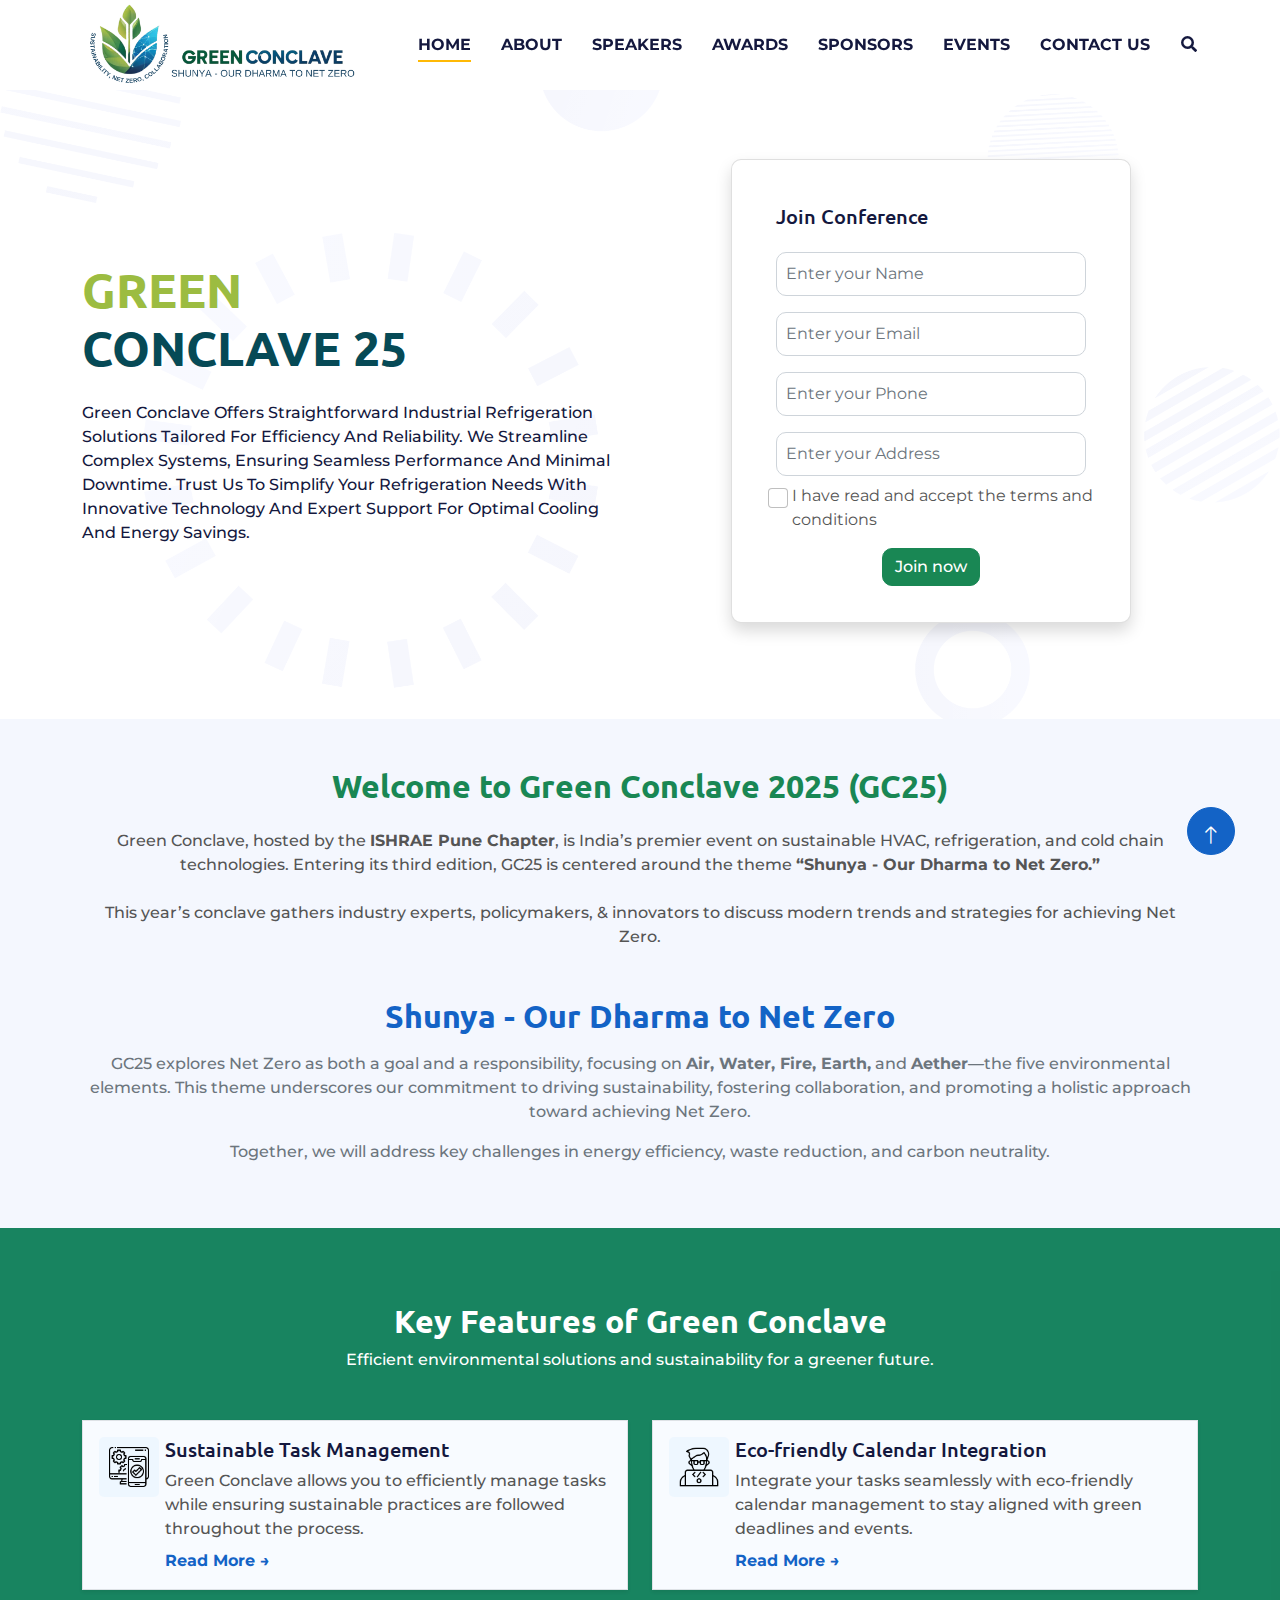
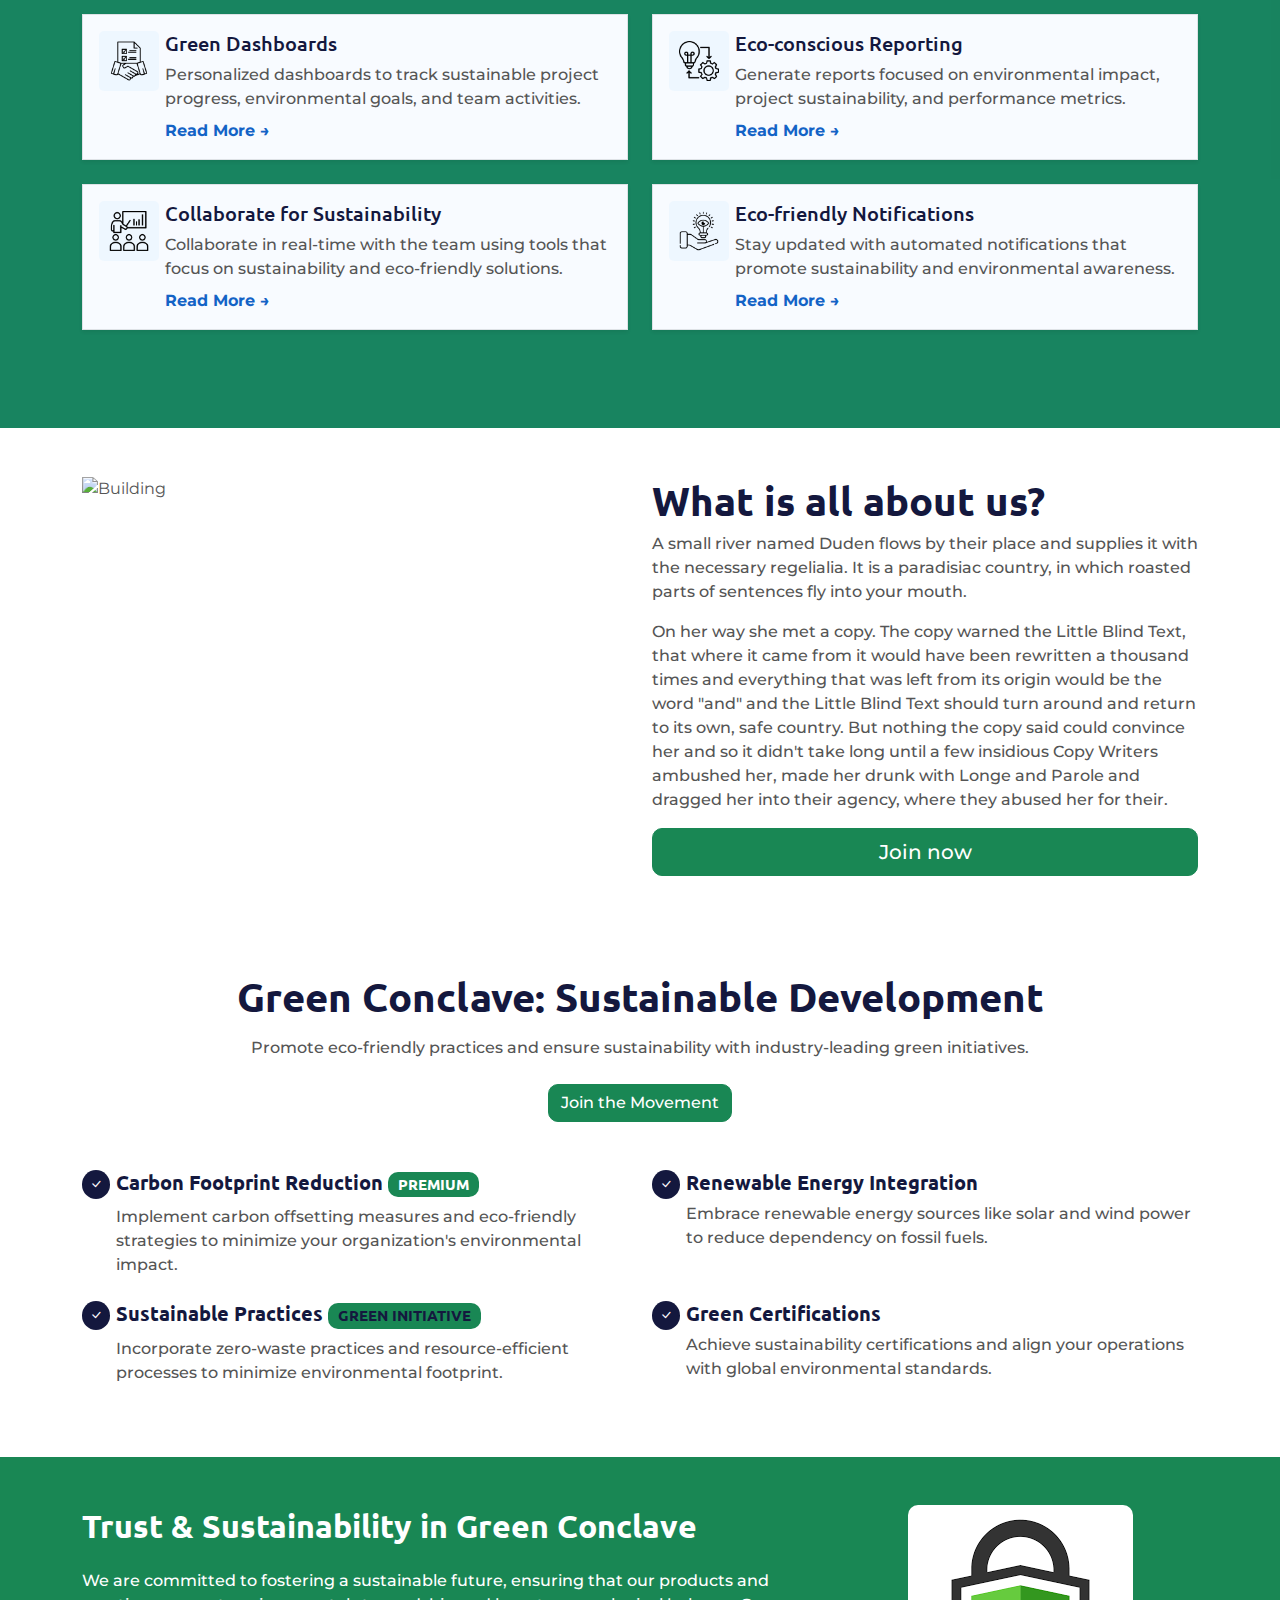
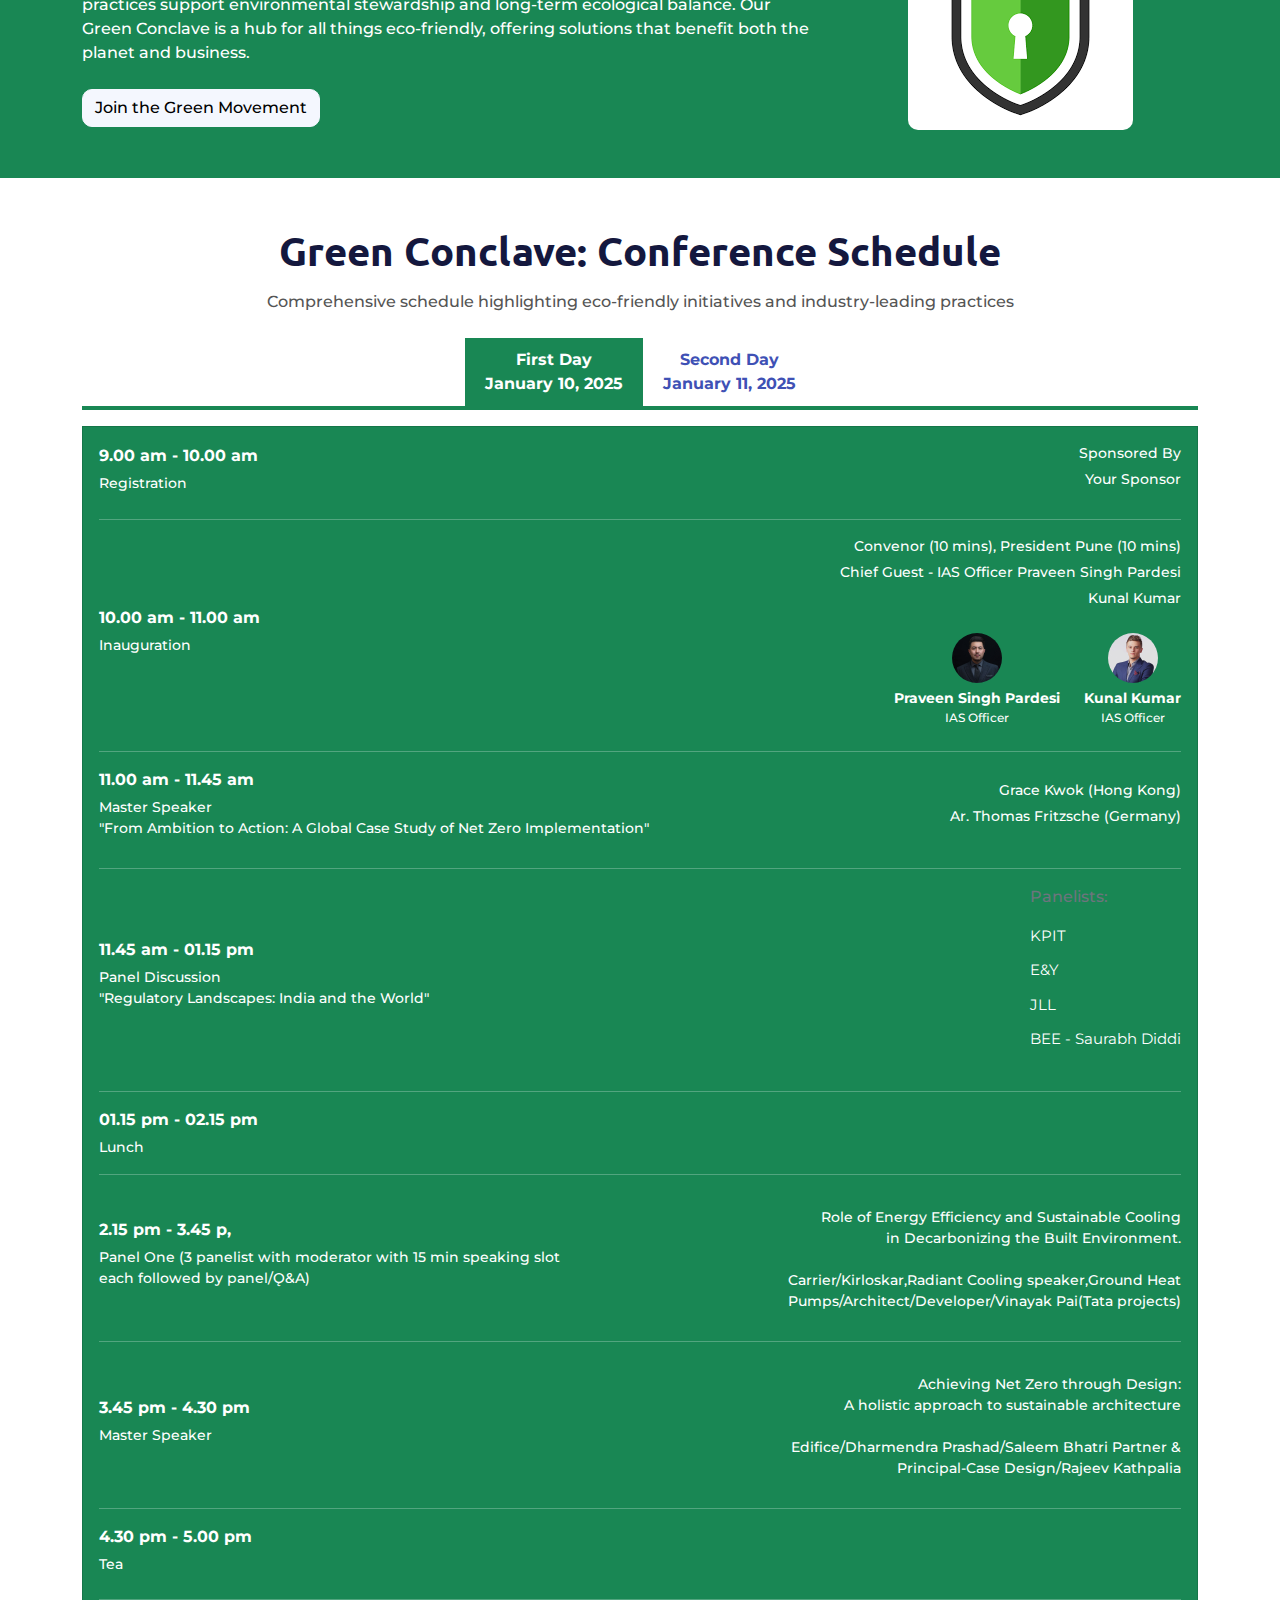
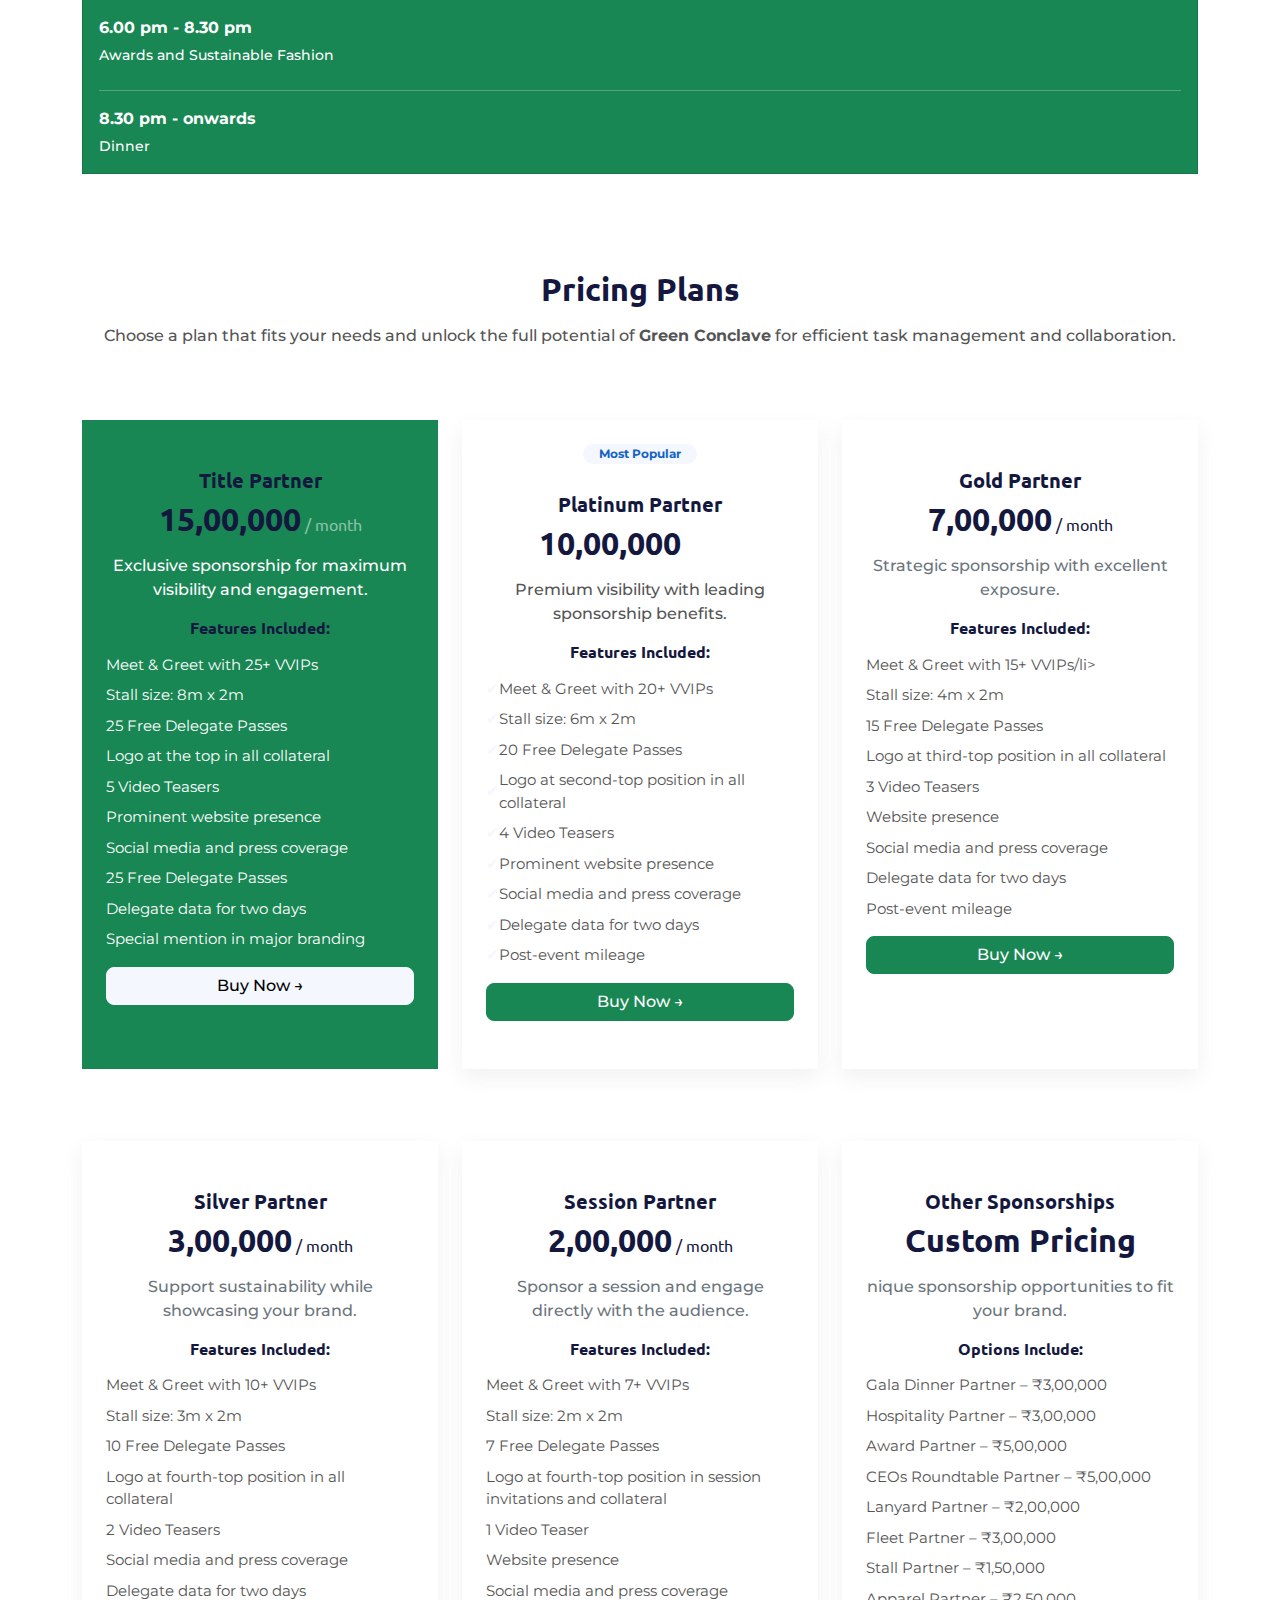
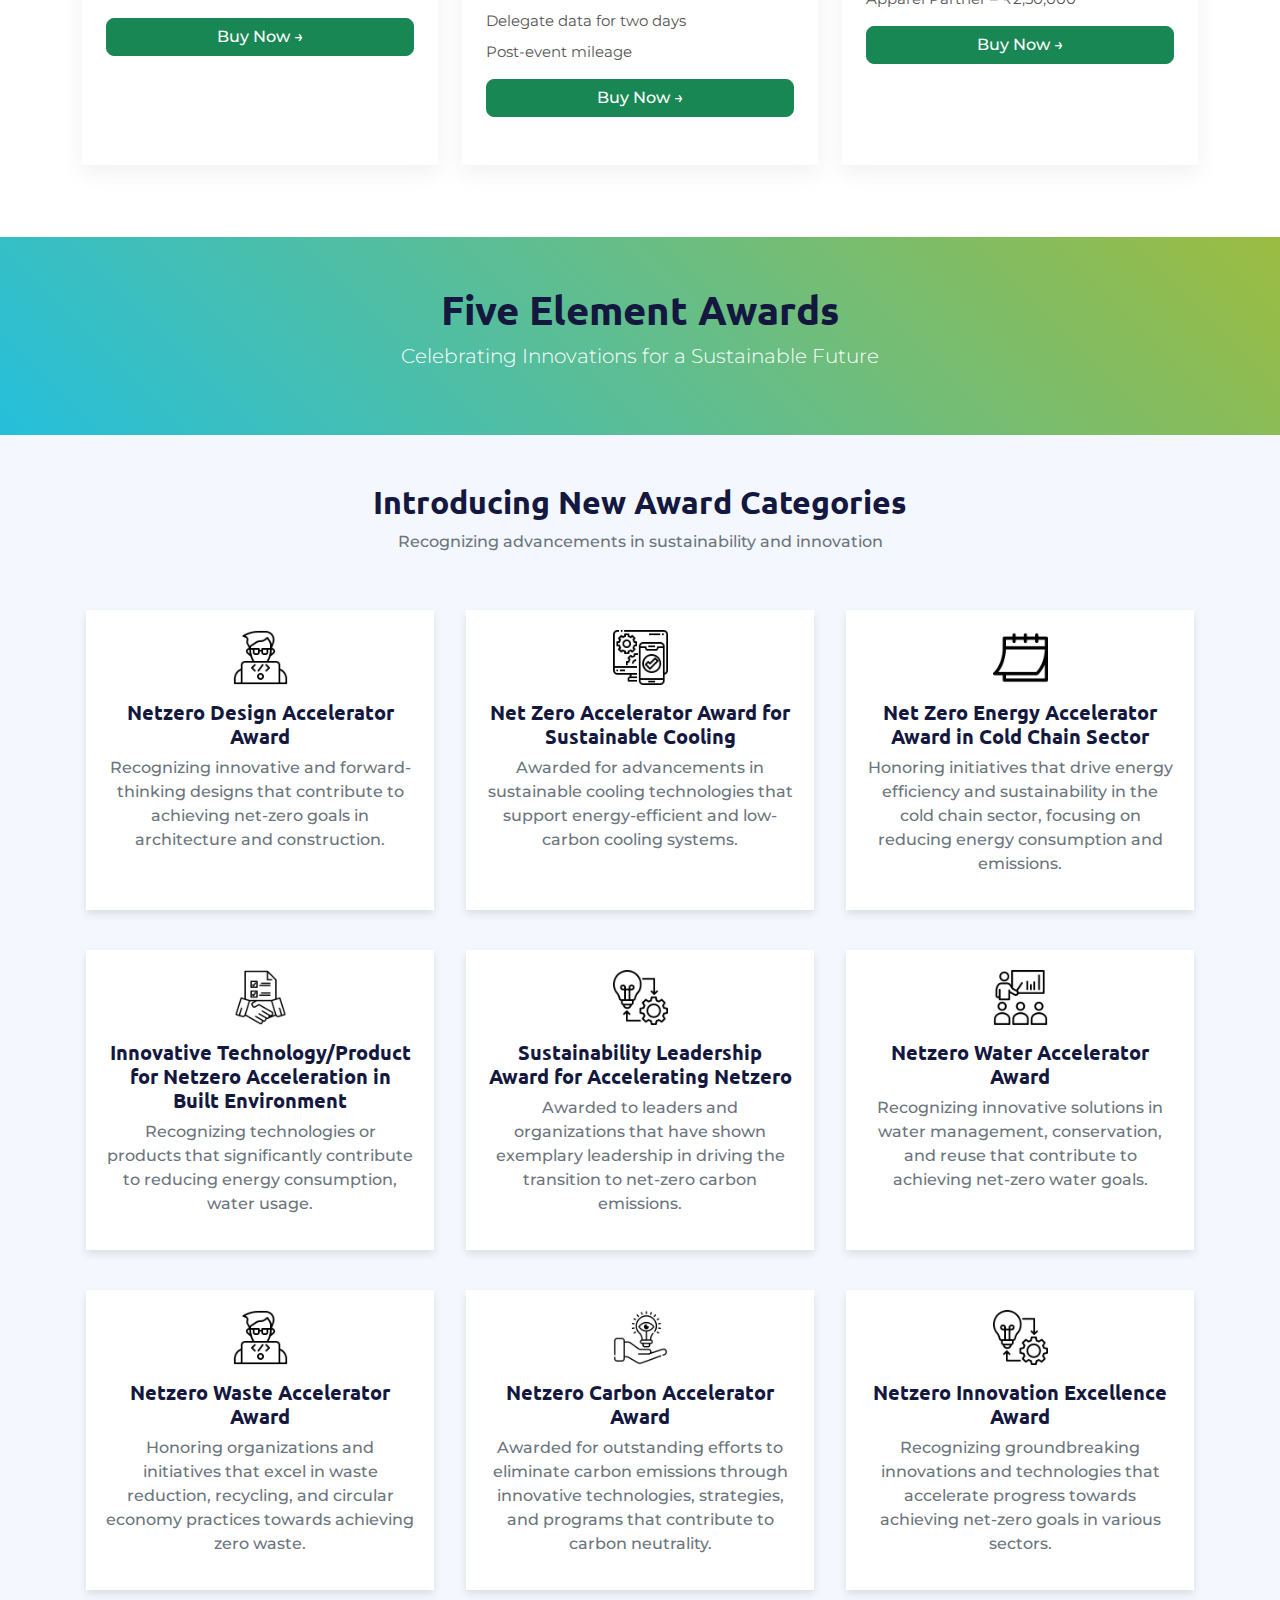
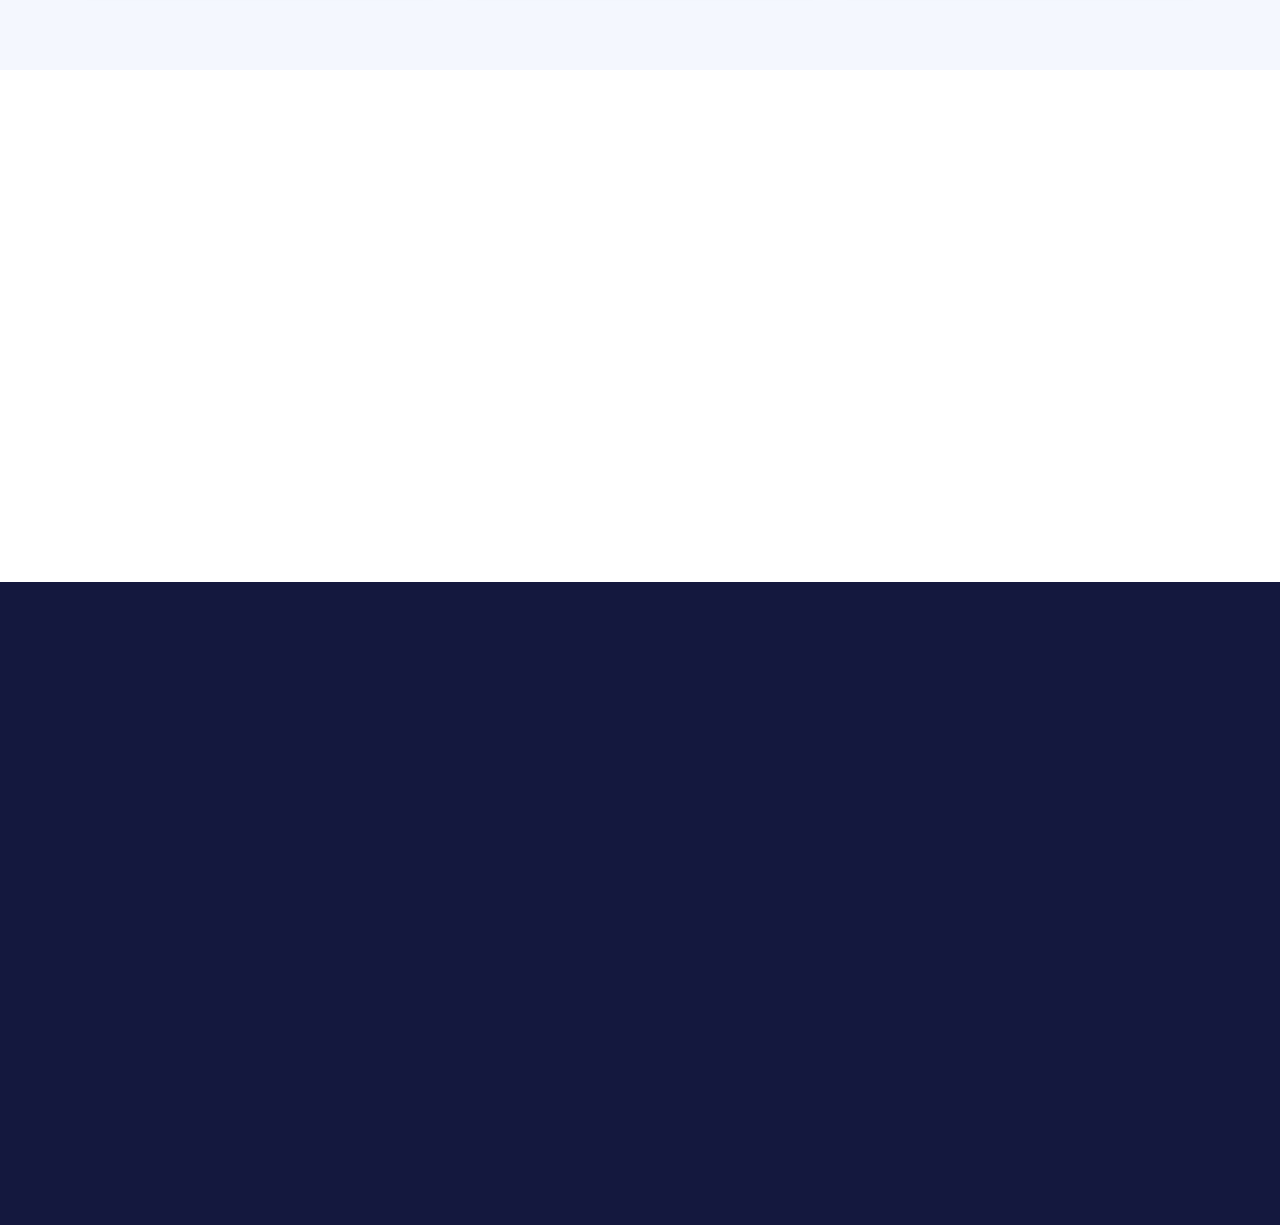
==== commit 62961516: "to remain event page" ====
--- a/index.html
+++ b/index.html
@@ -451,7 +451,7 @@
             <div class="tab-content">
                 <!-- Day 1 Content -->
                 <div class="tab-pane fade show active" id="day1" role="tabpanel">
-                    <div class="card schedule-card rounded-0" style=" background-color: #1a237e; color: #fff;">
+                    <div class="card schedule-card rounded-0 bg-success text-white">
                         <div class="card-body">
                             <!-- Session 1 -->
                             <div class="schedule-item mb-4">
@@ -850,7 +850,7 @@
 
 
     <!-- Start Award  -->
-    <section class="container-fluid p-0">
+    <section class="container-fluid bg-light p-0">
         <!-- Hero Section -->
         <div class="text-center text-white py-5" style="background: linear-gradient(45deg, #25BFDB, #9CBC41);">
             <h1 class="fw-bold">Five Element Awards</h1>
--- a/css/style.css
+++ b/css/style.css
@@ -326,6 +326,13 @@
     background-color: #707d9e;
     position: relative;
 }
+.award-container {
+    background: url('../img/3forleal.jpg') no-repeat center center;
+    background-size: cover;
+    background-attachment: fixed;
+    background-color: #707d9e;
+    position: relative;
+}
 
 .opacity {
     background: rgba(25, 135, 84, 0.9);
@@ -470,8 +477,8 @@
 }
 
 .award-icon {
-    width: 75px;
-    height: 75px;
+    width: 55px;
+    height: 55px;
     margin-bottom: 15px;
 }
 
@@ -604,11 +611,228 @@
     transform: scale(1.1);
     cursor: pointer;
 }
+
 .card-vision-icon {
     width: 50px;
     height: 50px;
     margin-right: 10px;
 }
+
+
+/*** Code For Spekers ***/
+
+.speaker-card {
+    margin-bottom: 20px;
+    align-items: flex-start;
+}
+
+.speaker-img {
+    width: 200px;
+    height: 250px;
+    object-fit: cover;
+    margin-right: 20px;
+}
+
+.speaker-role {
+    font-weight: bold;
+    margin: 5px 0;
+}
+
+.speaker-description {
+    font-size: 14px;
+    line-height: 1.6;
+    margin-bottom: 10px;
+}
+
+.social-link {
+    font-size: 18px;
+    text-decoration: none;
+    color: black;
+    transition: color 0.3s;
+}
+
+.social-link:hover {
+    color: gray;
+}
+
+/*** Css Code For Awards Page  ***/
+.timeline {
+    position: relative;
+    padding: 2rem 0;
+}
+
+.timeline::before {
+    content: '';
+    position: absolute;
+    top: 0;
+    left: 50%;
+    transform: translateX(-50%);
+    width: 4px;
+    height: 95%;
+    background-color: #007bff;
+}
+
+.timeline-item {
+    position: relative;
+    display: flex;
+    justify-content: flex-start;
+    align-items: center;
+    margin-bottom: 3rem;
+}
+
+.timeline-item:nth-child(even) {
+    flex-direction: row-reverse;
+}
+
+.year-wrapper {
+    position: relative;
+    z-index: 1;
+    width: 120px;
+    height: 120px;
+    display: flex;
+    justify-content: center;
+    align-items: center;
+}
+
+.year-bg {
+    position: absolute;
+    top: 0;
+    left: 0;
+    width: 100%;
+    height: 100%;
+    background-color: white;
+    border-radius: 50%;
+    box-shadow: 0 4px 8px rgba(0, 0, 0, 0.15);
+}
+
+.timeline-year {
+    position: relative;
+    display: flex;
+    justify-content: center;
+    align-items: center;
+    width: 80px;
+    height: 80px;
+    border-radius: 50%;
+    font-size: 1.25rem;
+    font-weight: bold;
+    color: #fff;
+}
+
+.timeline-item:nth-child(1) .timeline-year {
+    background-color: #28a745;
+}
+.timeline-item:nth-child(1) .year-title {
+    color: #28a745;
+}
+
+.timeline-item:nth-child(2) .timeline-year {
+    background-color: #17a2b8;
+}
+
+.timeline-item:nth-child(3) .timeline-year {
+    background-color: #ffc107;
+}
+
+.timeline-item:nth-child(4) .timeline-year {
+    background-color: #6f42c1;
+}
+
+.timeline-item:nth-child(5) .timeline-year {
+    background-color: #dc3545;
+}
+
+.timeline-item:nth-child(6) .timeline-year {
+    background-color: #007bff;
+}
+
+.timeline-item:nth-child(7) .timeline-year {
+    background-color: #20c997;
+}
+
+.timeline-item:nth-child(8) .timeline-year {
+    background-color: #fd7e14;
+}
+
+.timeline-item:nth-child(9) .timeline-year {
+    background-color: #6610f2;
+}
+
+.timeline-item:nth-child(10) .timeline-year {
+    background-color: #e83e8c;
+}
+
+.timeline-item:nth-child(11) .timeline-year {
+    background-color: #6c757d;
+}
+
+.timeline-item:nth-child(12) .timeline-year {
+    background-color: #198754;
+}
+
+.timeline-item:nth-child(13) .timeline-year {
+    background-color: #0dcaf0;
+}
+
+.timeline-item:nth-child(14) .timeline-year {
+    background-color: #aa0987;
+}
+
+.timeline-item:nth-child(15) .timeline-year {
+    background-color: #ff7f50;
+}
+
+.content {
+    background-color: #ffffff;
+    padding: 1rem;
+    width: 50%;
+    position: relative;
+    box-shadow: 0 0 10px rgba(0, 0, 0, 0.2);
+}
+
+.timeline-item:nth-child(even) .content {
+    text-align: right;
+}
+
+
+@media (max-width: 768px) {
+    .timeline::before {
+        left: 20px;
+        transform: none;
+    }
+
+    .timeline-item {
+        flex-direction: column;
+        align-items: flex-start;
+    }
+
+    .timeline-item:nth-child(even) {
+        flex-direction: column;
+    }
+
+    .year-wrapper {
+        margin-left: 20px;
+    }
+
+    .content {
+        width: calc(100% - 0px);
+    }
+
+    .timeline-year {
+        left: 80px;
+    }
+    .year-bg {
+        left: 80px;
+    }
+    .timeline-item:nth-child(even) .content {
+        text-align: left;
+    }    
+}
+.hover-effect:hover {
+    transform: translateY(-10px);
+    box-shadow: 0 4px 8px rgba(0, 0, 0, 0.1);
+    transition: transform 0.3s ease, box-shadow 0.3s ease;
+}
+
 
 
 /*** FAQs ***/
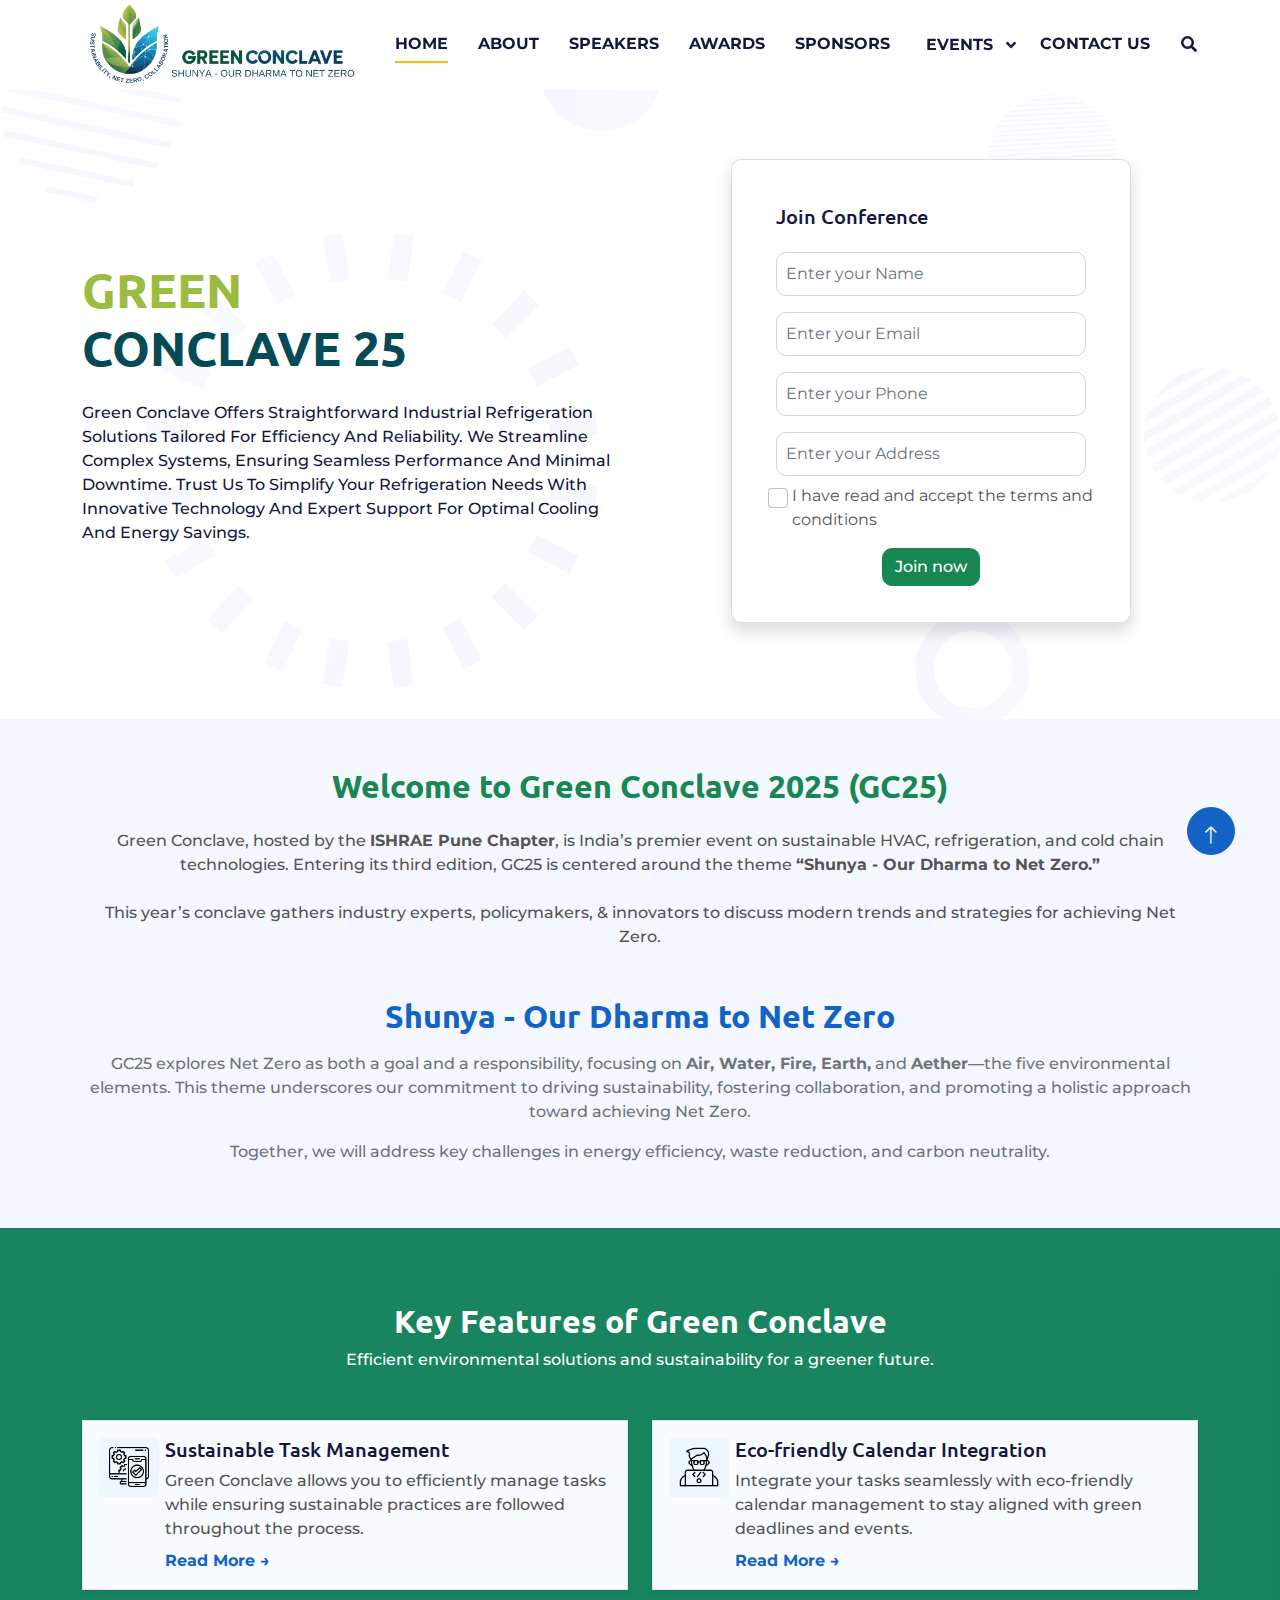
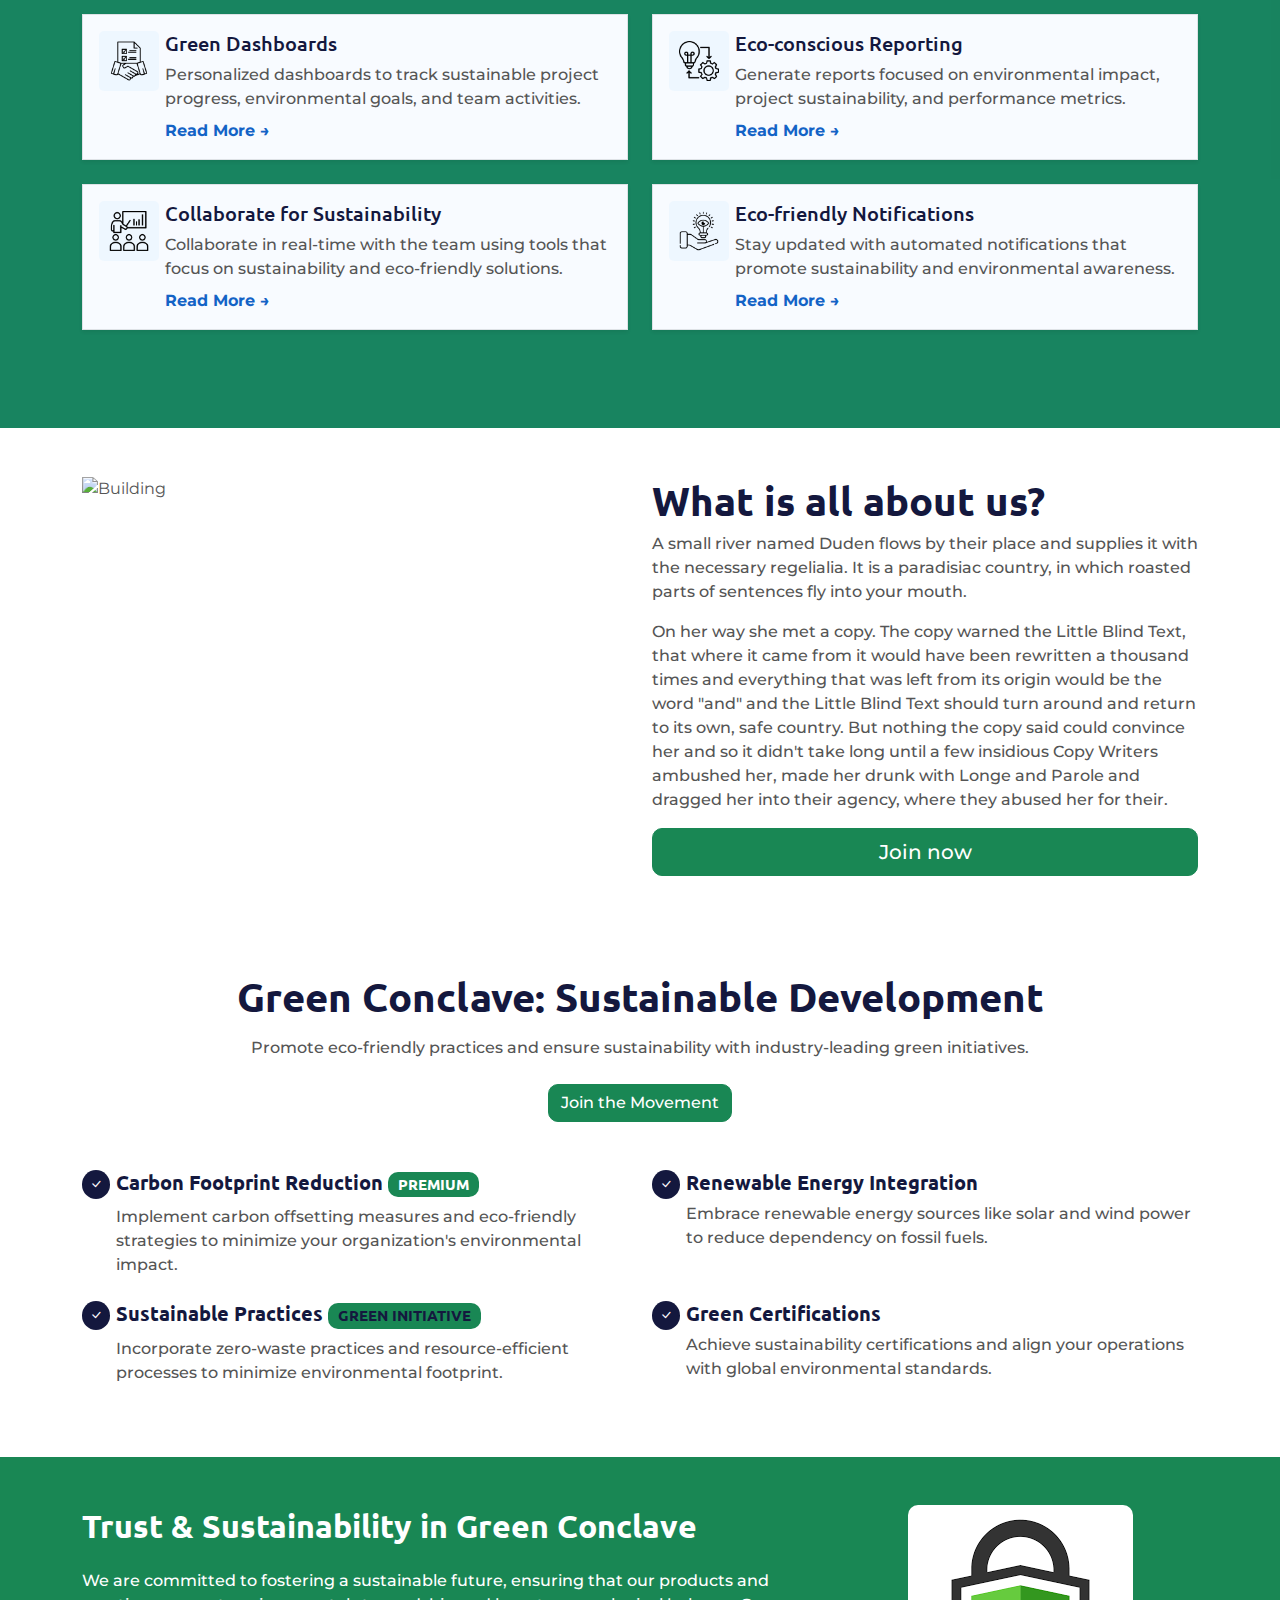
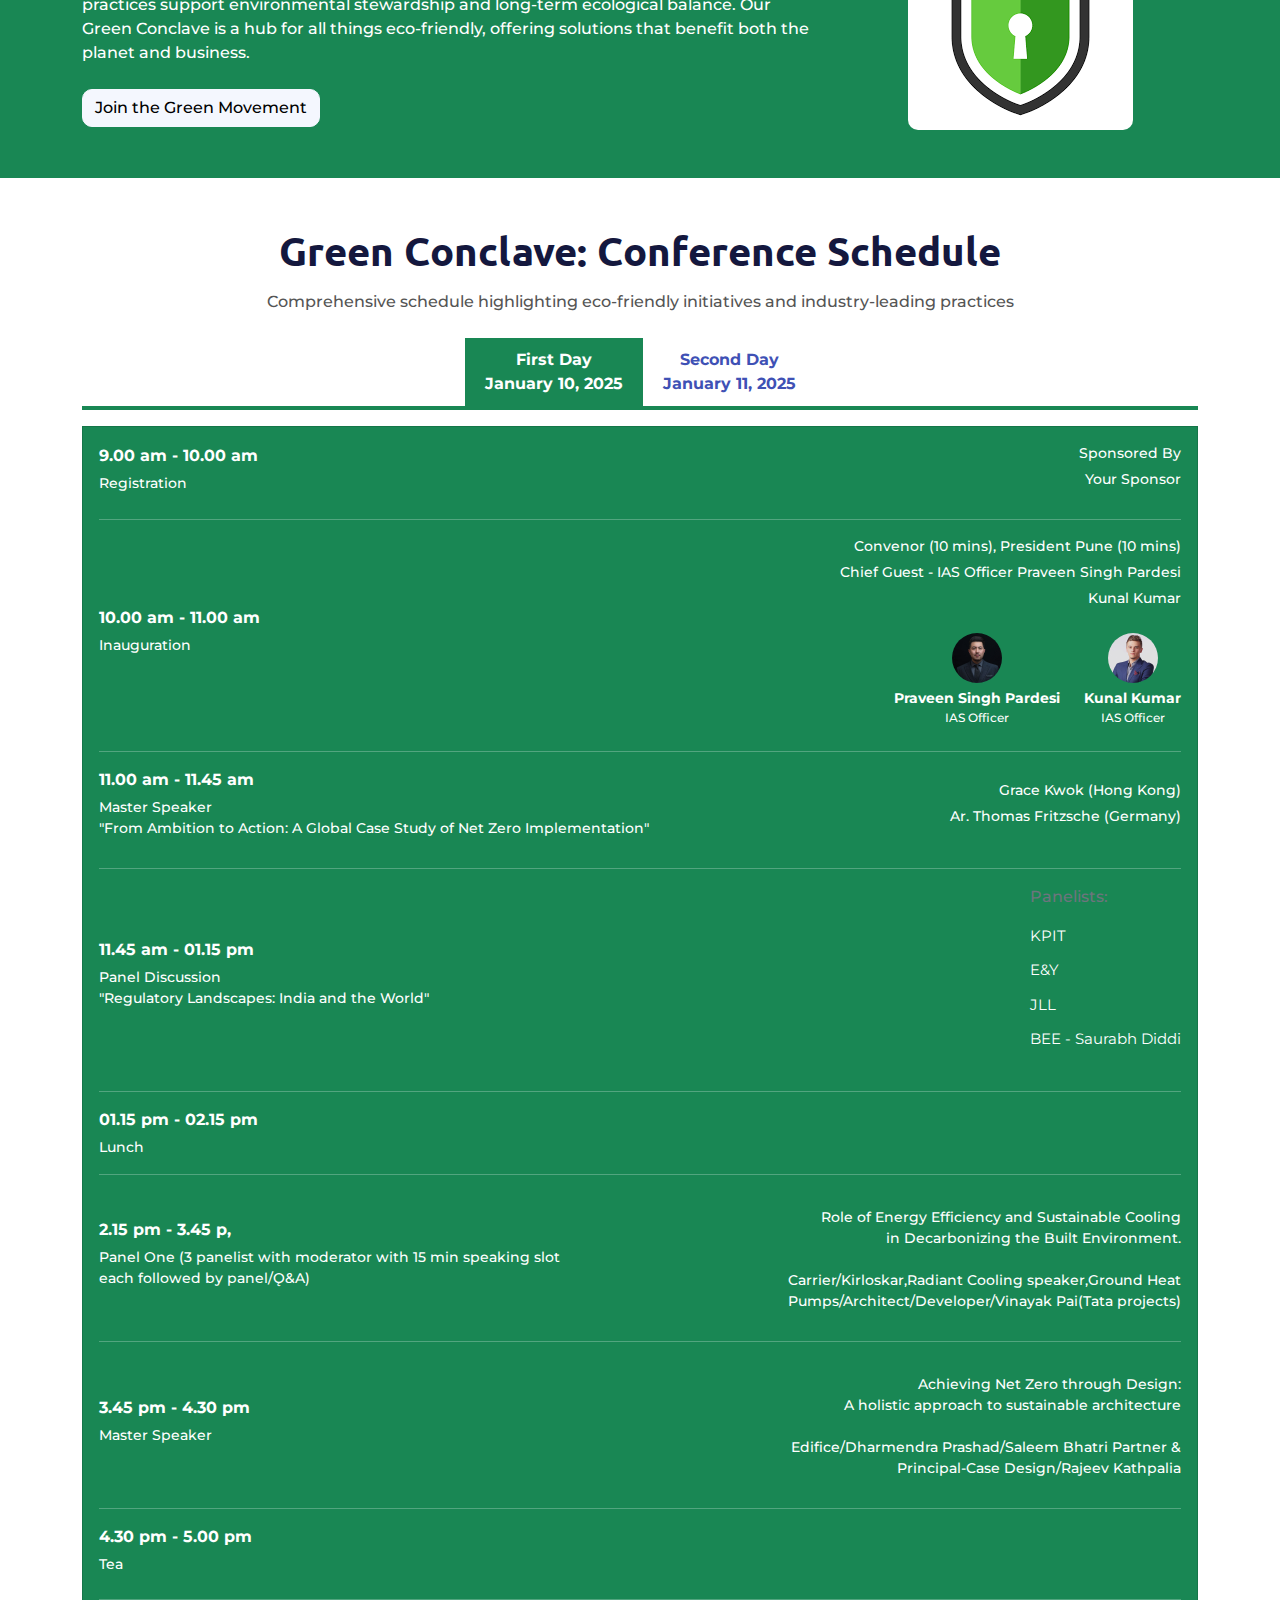
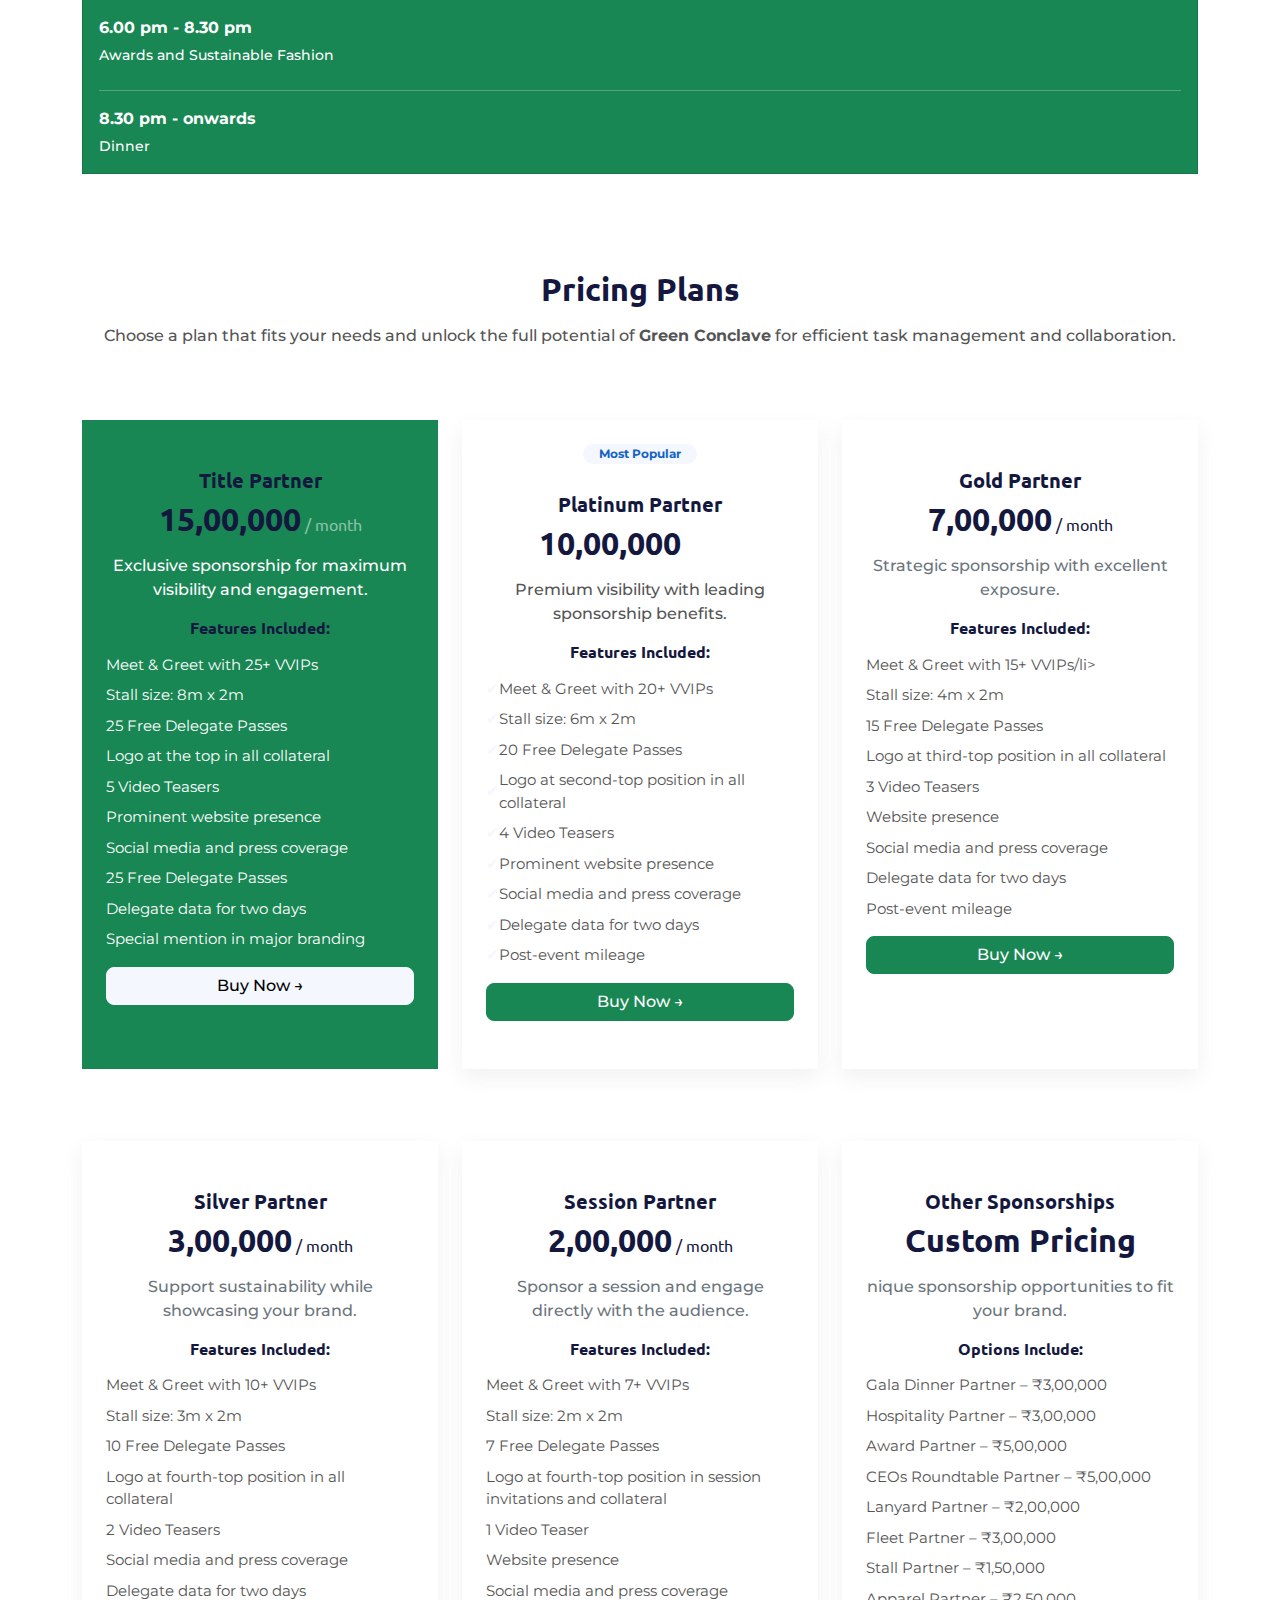
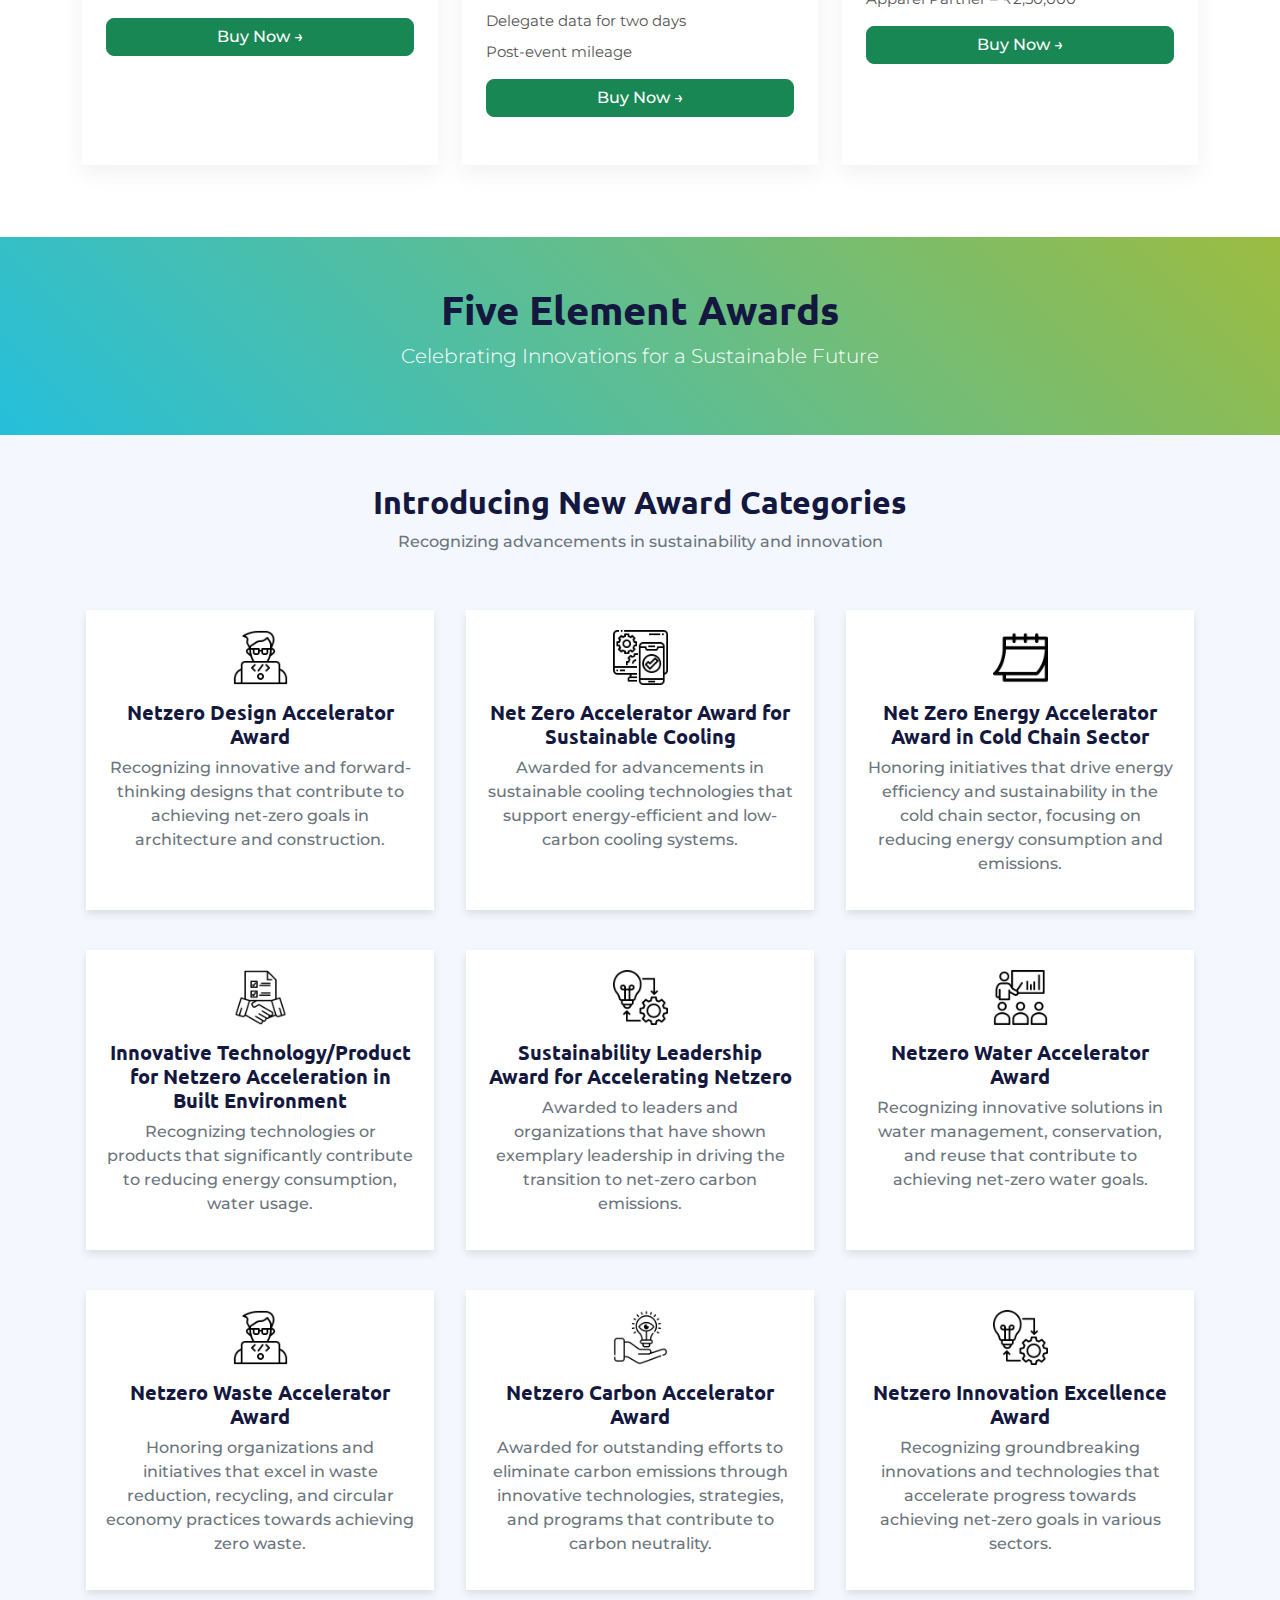
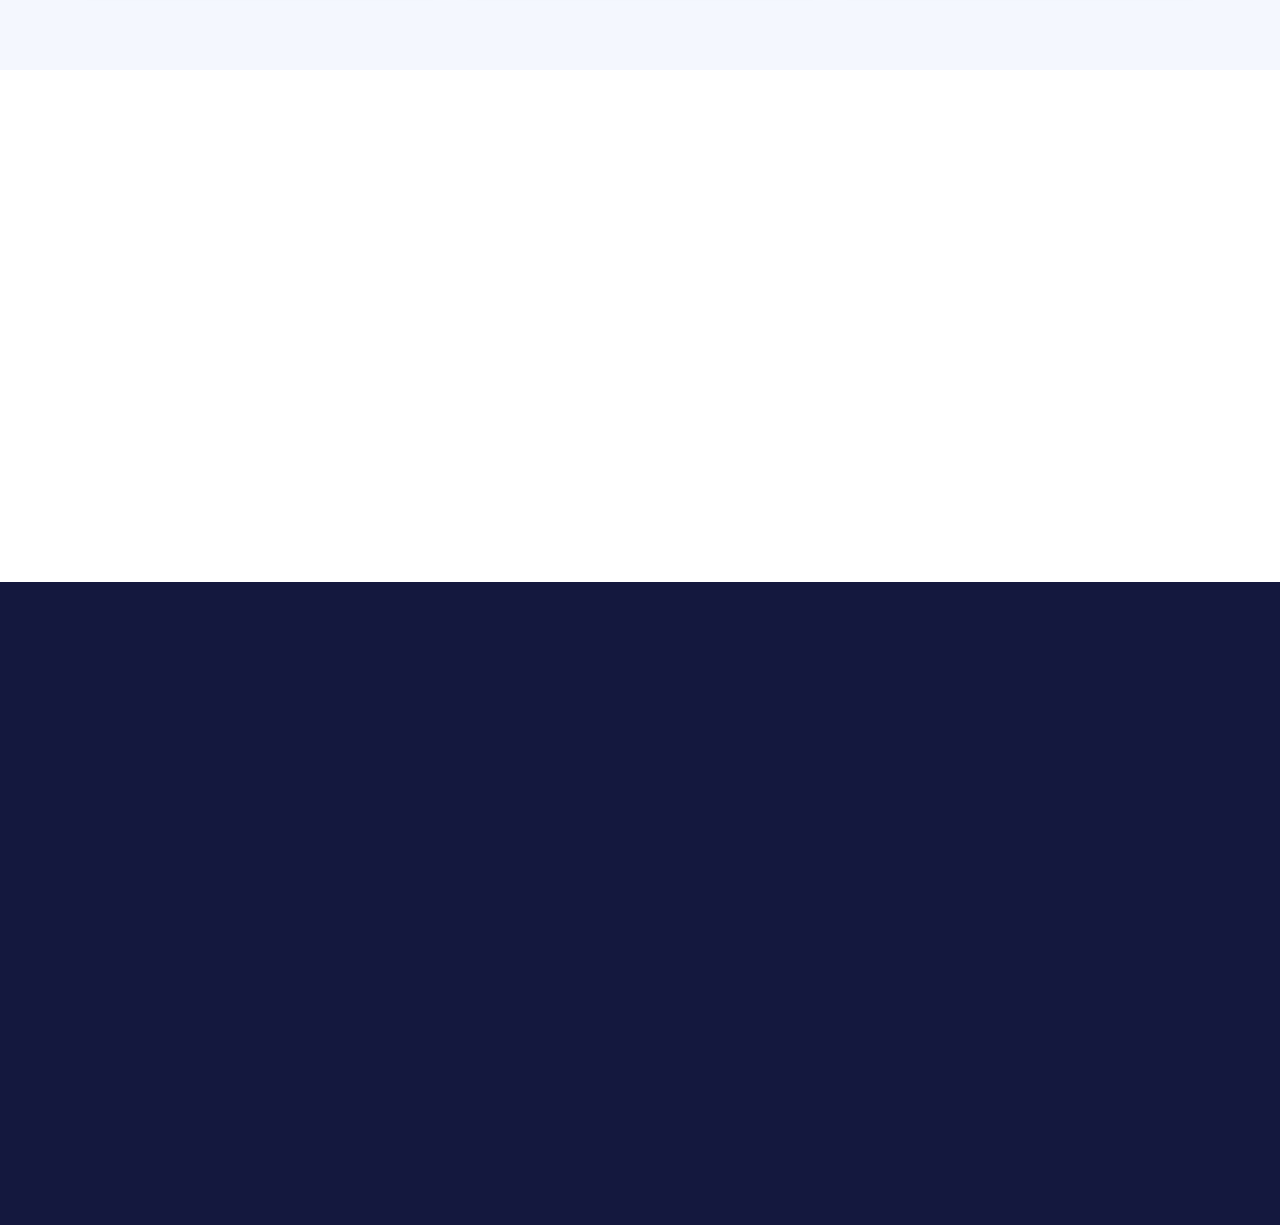
==== commit 820e97f9: "to done templete of green conclave website" ====
--- a/index.html
+++ b/index.html
@@ -67,7 +67,22 @@
                         <a href="speakers.html" class="nav-item nav-link text-dark fw-bold">SPEAKERS</a>
                         <a href="awards.html" class="nav-item nav-link text-dark fw-bold">AWARDS</a>
                         <a href="sponsors.html" class="nav-item nav-link text-dark fw-bold">SPONSORS</a>
-                        <a href="event.html" class="nav-item nav-link text-dark fw-bold">EVENTS</a>
+                        <div class="dropdown nav-item">
+                            <button class="dropdown-toggle border-0 bg-transparent pe-4 rounded text-dark fw-bold" type="button"
+                                id="dropdownMenuButton" data-bs-toggle="dropdown" aria-haspopup="true"
+                                aria-expanded="false">
+                                EVENTS
+                            </button>
+                            <div class="dropdown-menu dropdown-menu-end shadow-lg rounded border-0 mt-2"
+                                aria-labelledby="dropdownMenuButton" style="background-color: #f8f9fa;">
+                                <a class="dropdown-item py-3 px-4 text-dark" href="event1.html">
+                                    <i class="fas fa-drafting-compass me-2"></i>Green Conclave 2024 (GC24) 
+                                </a>
+                                <a class="dropdown-item py-3 px-4 text-dark" href="event2.html">
+                                    <i class="fas fa-tasks me-2"></i>Green Conclave 2023 (GC23) 
+                                </a>
+                            </div>
+                        </div>
                         <a href="contact.html" class="nav-item nav-link text-dark fw-bold">CONTACT US</a>
 
                     </div>
@@ -856,7 +871,6 @@
             <h1 class="fw-bold">Five Element Awards</h1>
             <p class="lead">Celebrating Innovations for a Sustainable Future</p>
         </div>
-
         <!-- Categories Section -->
         <div class="container py-5">
             <div class="text-center mb-4">
@@ -876,8 +890,7 @@
                 <!-- Net Zero Accelerator Award for Sustainable Cooling -->
                 <div class="col-12 col-sm-6 col-lg-4 px-3 py-2">
                     <div class="award-card rounded-0">
-                        <img src="img/index_images/app-development.jpg" alt="Sustainable Cooling Award"
-                            class="award-icon">
+                        <img src="img/index_images/app-development.jpg" alt="Sustainable Cooling Award" class="award-icon">
                         <h5 class="fw-bold">Net Zero Accelerator Award for Sustainable Cooling</h5>
                         <p class="text-muted mb-0">Awarded for advancements in sustainable cooling technologies that
                             support energy-efficient and low-carbon cooling systems.</p>
@@ -895,8 +908,7 @@
                 <!-- Innovative Technology/Product for Netzero Acceleration in Built Environment -->
                 <div class="col-12 col-sm-6 col-lg-4 px-3 py-2">
                     <div class="award-card rounded-0">
-                        <img src="img/index_images/completed-task.png" alt="Technology/Product Award"
-                            class="award-icon">
+                        <img src="img/index_images/completed-task.png" alt="Technology/Product Award" class="award-icon">
                         <h5 class="fw-bold">Innovative Technology/Product for Netzero Acceleration in Built Environment
                         </h5>
                         <p class="text-muted mb-0">Recognizing technologies or products that significantly contribute to
@@ -942,14 +954,13 @@
                 <!-- Netzero Innovation Excellence Award -->
                 <div class="col-12 col-sm-6 col-lg-4 px-3 py-2">
                     <div class="award-card rounded-0">
-                        <img src="img/index_images/sw_implemention.jpg" alt="Innovation Excellence Award"
-                            class="award-icon">
+                        <img src="img/index_images/sw_implemention.jpg" alt="Innovation Excellence Award" class="award-icon">
                         <h5 class="fw-bold">Netzero Innovation Excellence Award</h5>
                         <p class="text-muted mb-0">Recognizing groundbreaking innovations and technologies that
                             accelerate progress towards achieving net-zero goals in various sectors.</p>
                     </div>
                 </div>
-
+        
             </div>
         </div>
     </section>
--- a/css/style.css
+++ b/css/style.css
@@ -326,6 +326,7 @@
     background-color: #707d9e;
     position: relative;
 }
+
 .award-container {
     background: url('../img/3forleal.jpg') no-repeat center center;
     background-size: cover;
@@ -624,6 +625,7 @@
 .speaker-card {
     margin-bottom: 20px;
     align-items: flex-start;
+    display: flex;
 }
 
 .speaker-img {
@@ -653,6 +655,22 @@
 
 .social-link:hover {
     color: gray;
+}
+
+@media (max-width: 768px) {
+    .speaker-card {
+        display: flex;
+        flex-direction: column;
+        align-items: center;
+        text-align: center;
+        margin-bottom: 20px;
+    }
+
+    .speaker-img {
+        width: 200px;
+        height: 250px;
+        object-fit: cover;
+    }
 }
 
 /*** Css Code For Awards Page  ***/
@@ -721,6 +739,7 @@
 .timeline-item:nth-child(1) .timeline-year {
     background-color: #28a745;
 }
+
 .timeline-item:nth-child(1) .year-title {
     color: #28a745;
 }
@@ -820,17 +839,100 @@
     .timeline-year {
         left: 80px;
     }
+
     .year-bg {
         left: 80px;
     }
+
     .timeline-item:nth-child(even) .content {
         text-align: left;
-    }    
-}
+    }
+}
+
 .hover-effect:hover {
     transform: translateY(-10px);
     box-shadow: 0 4px 8px rgba(0, 0, 0, 0.1);
     transition: transform 0.3s ease, box-shadow 0.3s ease;
+}
+
+
+/*** Event1 ***/
+.event-list li {
+    margin-bottom: 10px;
+}
+
+.unique-video-frame {
+    width: 100%;
+    max-width: 1200px;
+    aspect-ratio: 16/9;
+    border: none;
+}
+
+@media (max-width: 768px) {
+    .unique-video-frame {
+        max-width: 100%;
+    }
+}
+
+.achievement-card {
+    position: relative;
+    overflow: hidden;
+    cursor: pointer;
+}
+
+.achievement-card img {
+    width: 100%;
+    height: auto;
+    display: block;
+}
+
+.achievement-card .overlay {
+    position: absolute;
+    bottom: -100%;
+    left: 0;
+    width: 100%;
+    height: 100%;
+    background: linear-gradient(to top, rgba(0, 255, 170, 0.9), rgba(255, 223, 0, 0.3));
+    transition: bottom 0.3s ease-in-out;
+    z-index: 1;
+}
+
+.achievement-card:hover .overlay {
+    bottom: 0;
+}
+
+.content-ac {
+    background-color: #000000;
+    padding: 1rem;
+    height: 170px;
+    width: 89%;
+    position: relative;
+    box-shadow: 0 0 10px rgba(0, 0, 0, 0.2);
+}
+
+.achievement-card .content-ac {
+    position: absolute;
+    z-index: 2;
+    bottom: 20px;
+    left: 20px;
+    color: white;
+}
+
+.achievement-card .content-ac h5 {
+    margin: 0;
+    font-size: 1.25rem;
+    color: white;
+}
+
+.achievement-card .content-ac p {
+    margin: 5px 0 0;
+    font-size: 0.9rem;
+}
+
+.achievement-card .content-ac h5 :hover {
+    margin: 0;
+    font-size: 1.25rem;
+    color: rgb(0, 0, 0);
 }
 
 
@@ -880,7 +982,6 @@
     transform: translateY(-5px);
     box-shadow: 0 6px 12px rgba(0, 0, 0, 0.1);
 }
-
 
 
 /*** Footer ***/
@@ -893,7 +994,7 @@
     justify-content: center;
     color: rgba(255, 255, 255, .5);
     border: 1px solid rgba(256, 256, 256, .1);
-    border-radius: 40px;
+    border-radius: 400px;
     transition: .3s;
 }
 
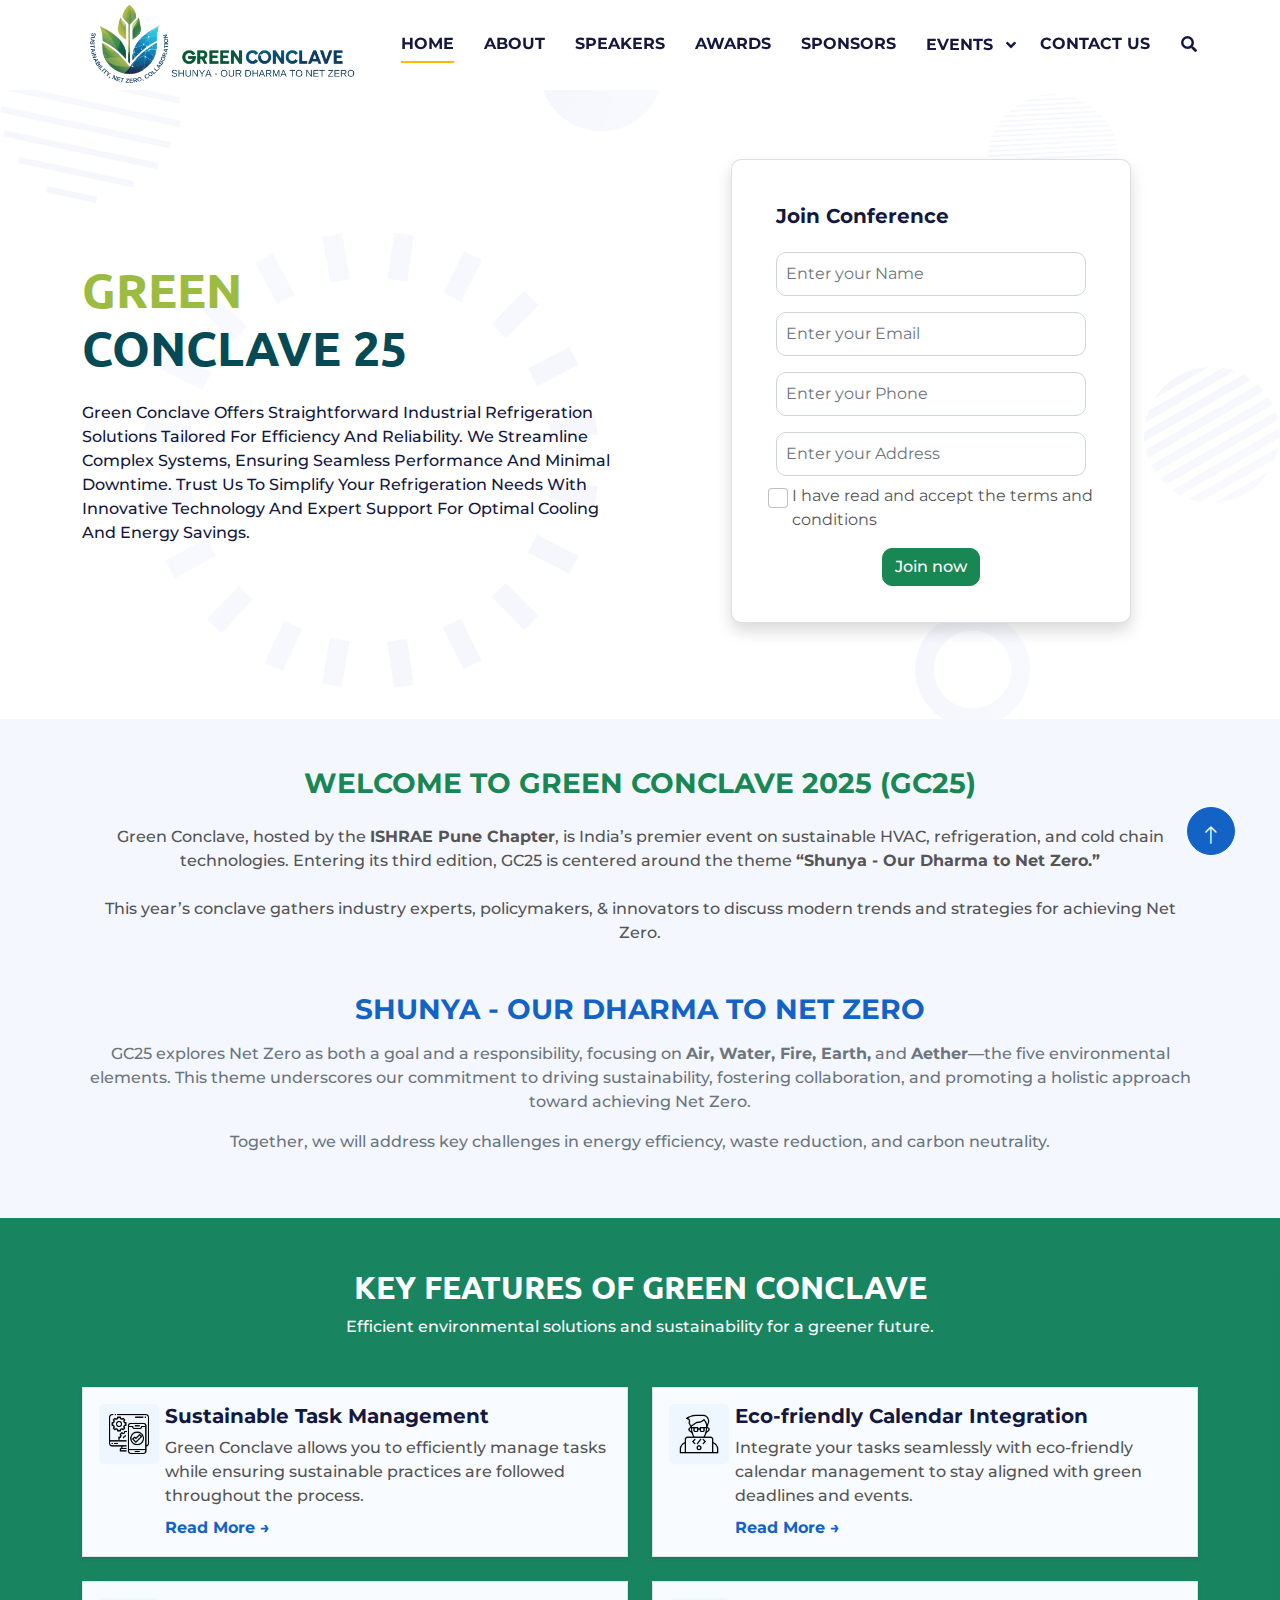
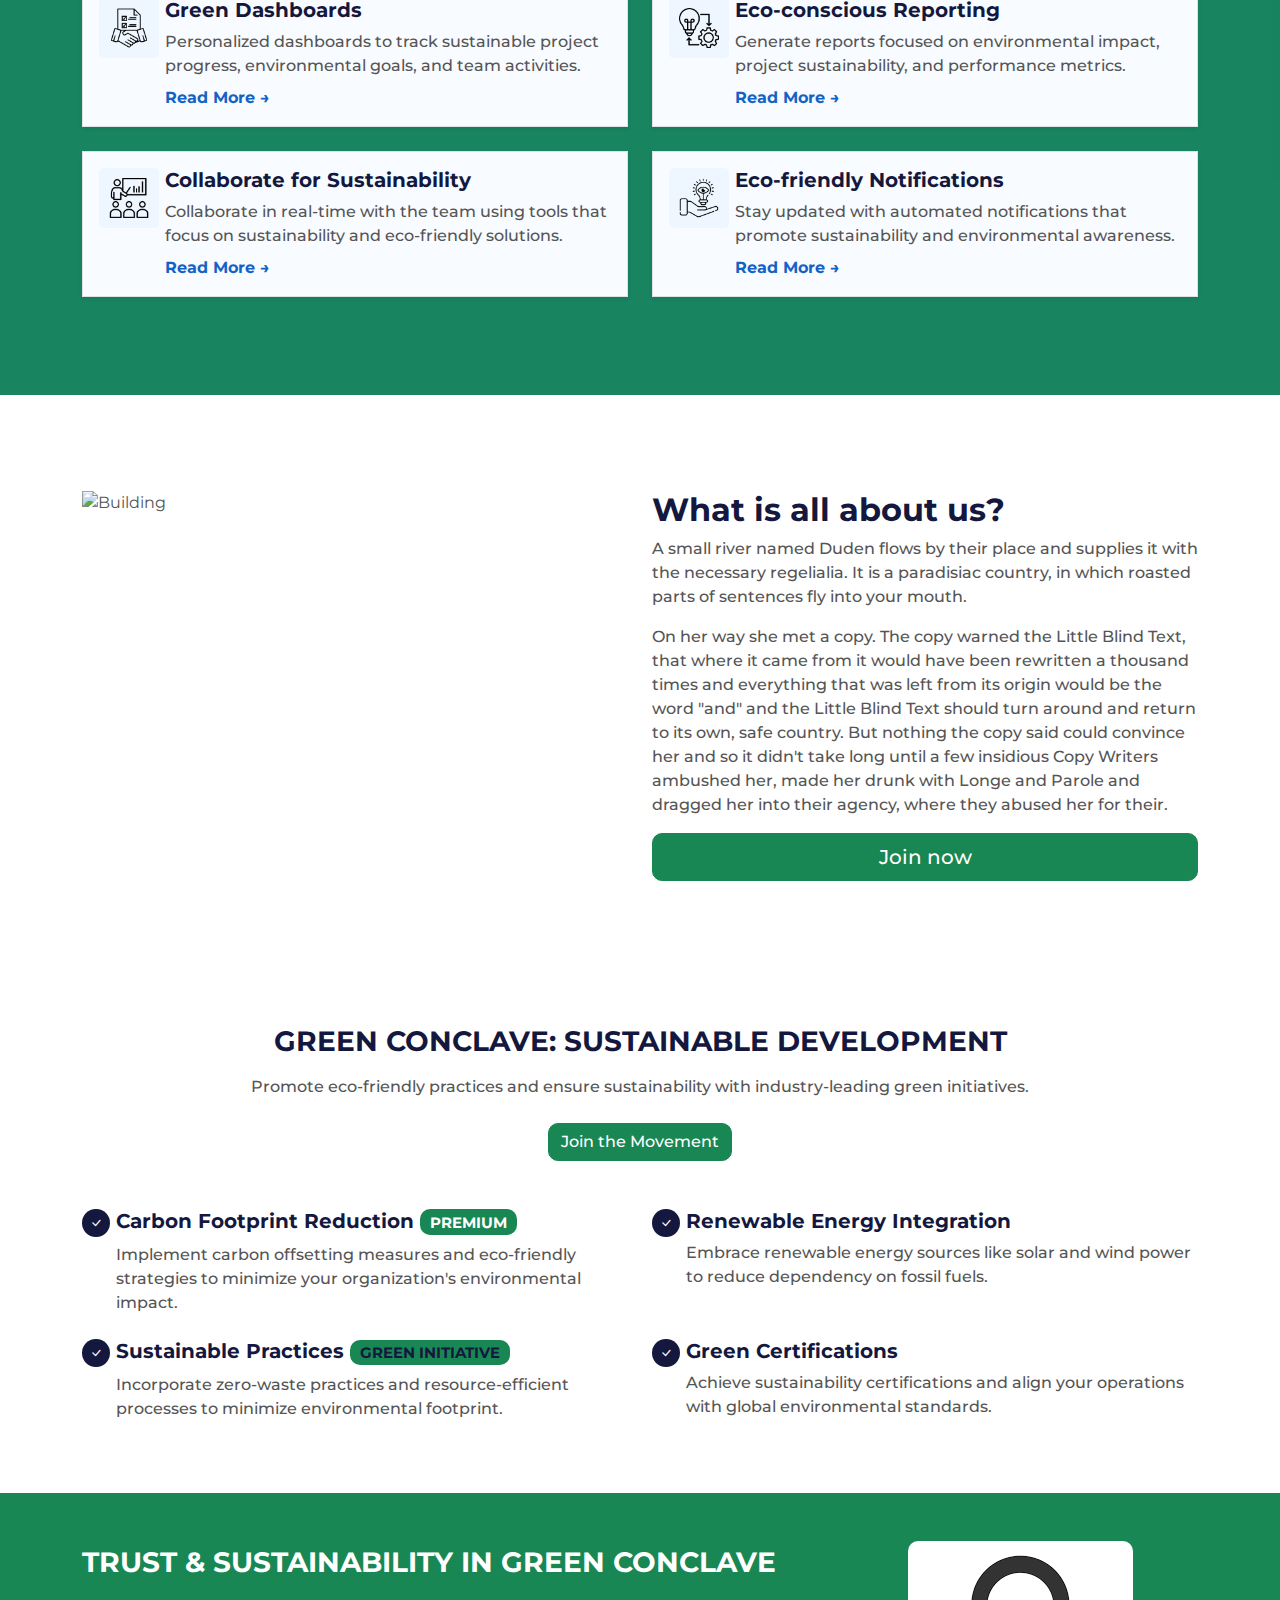
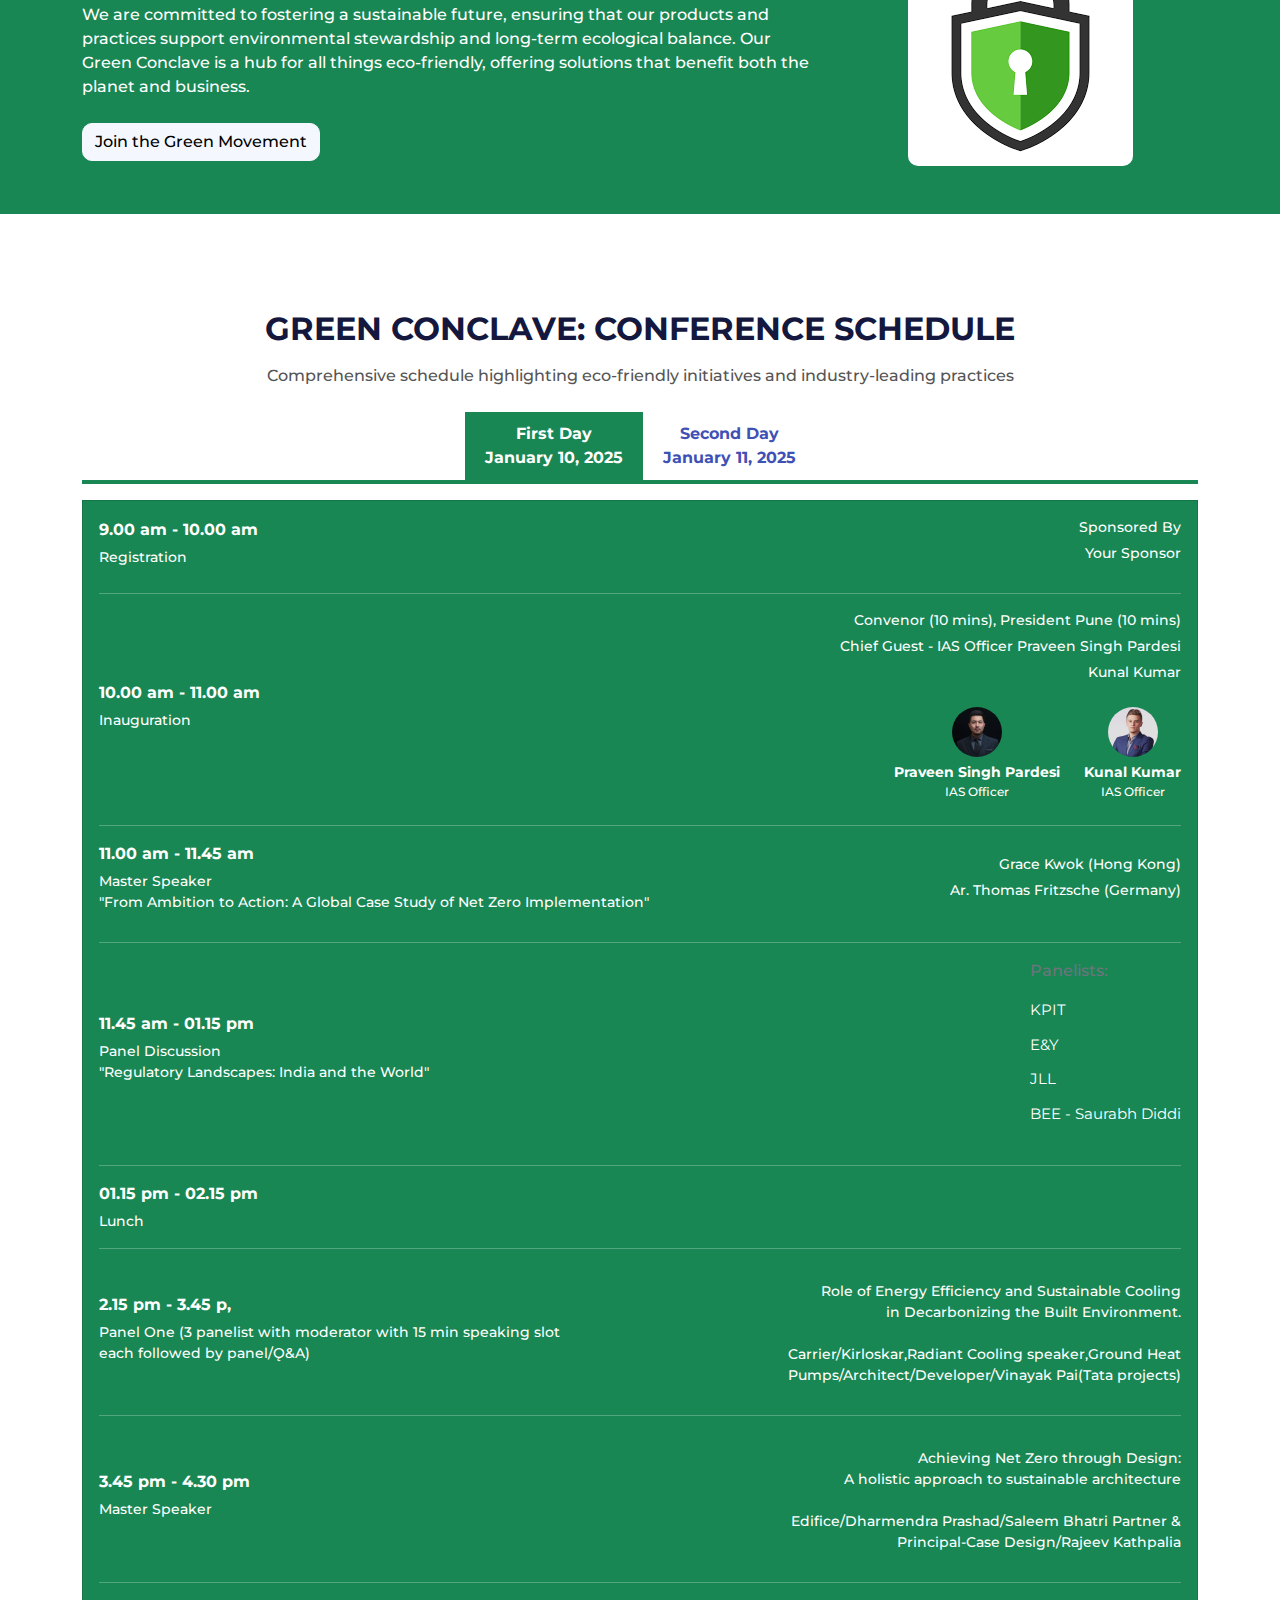
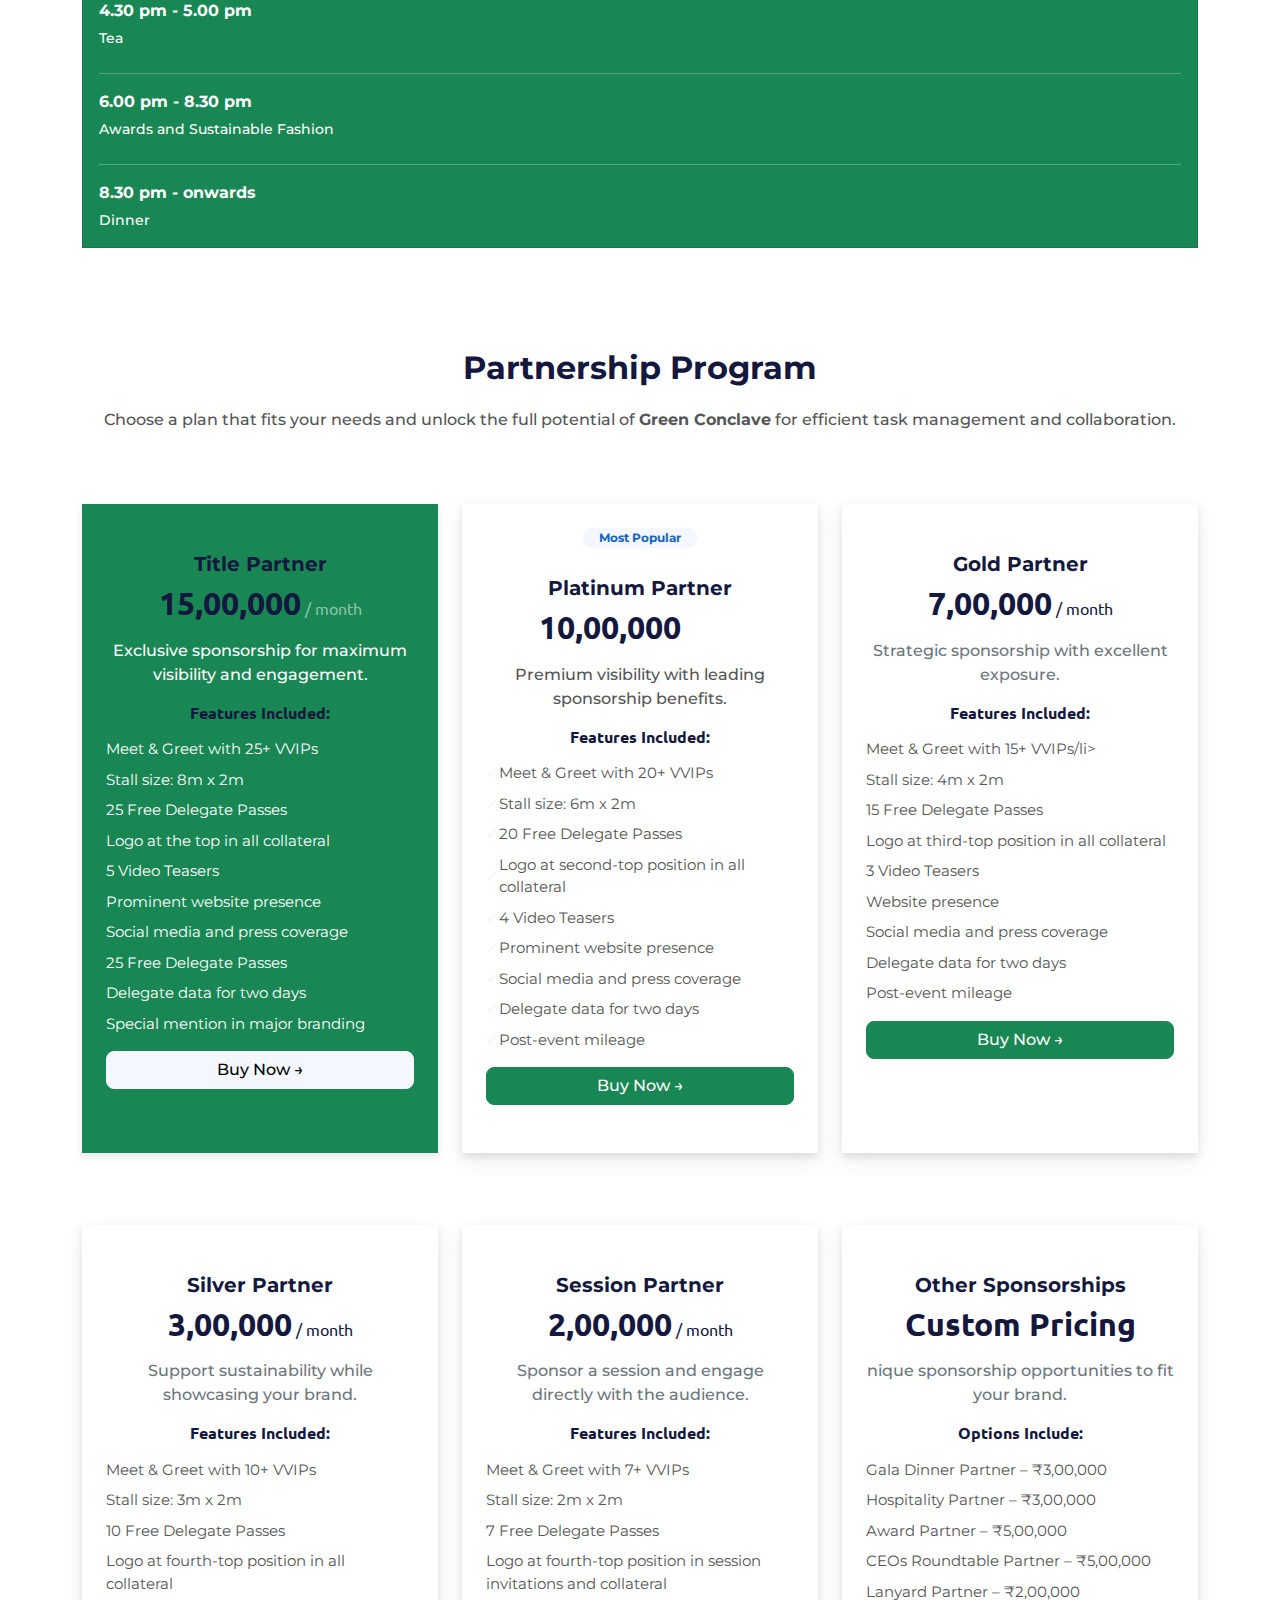
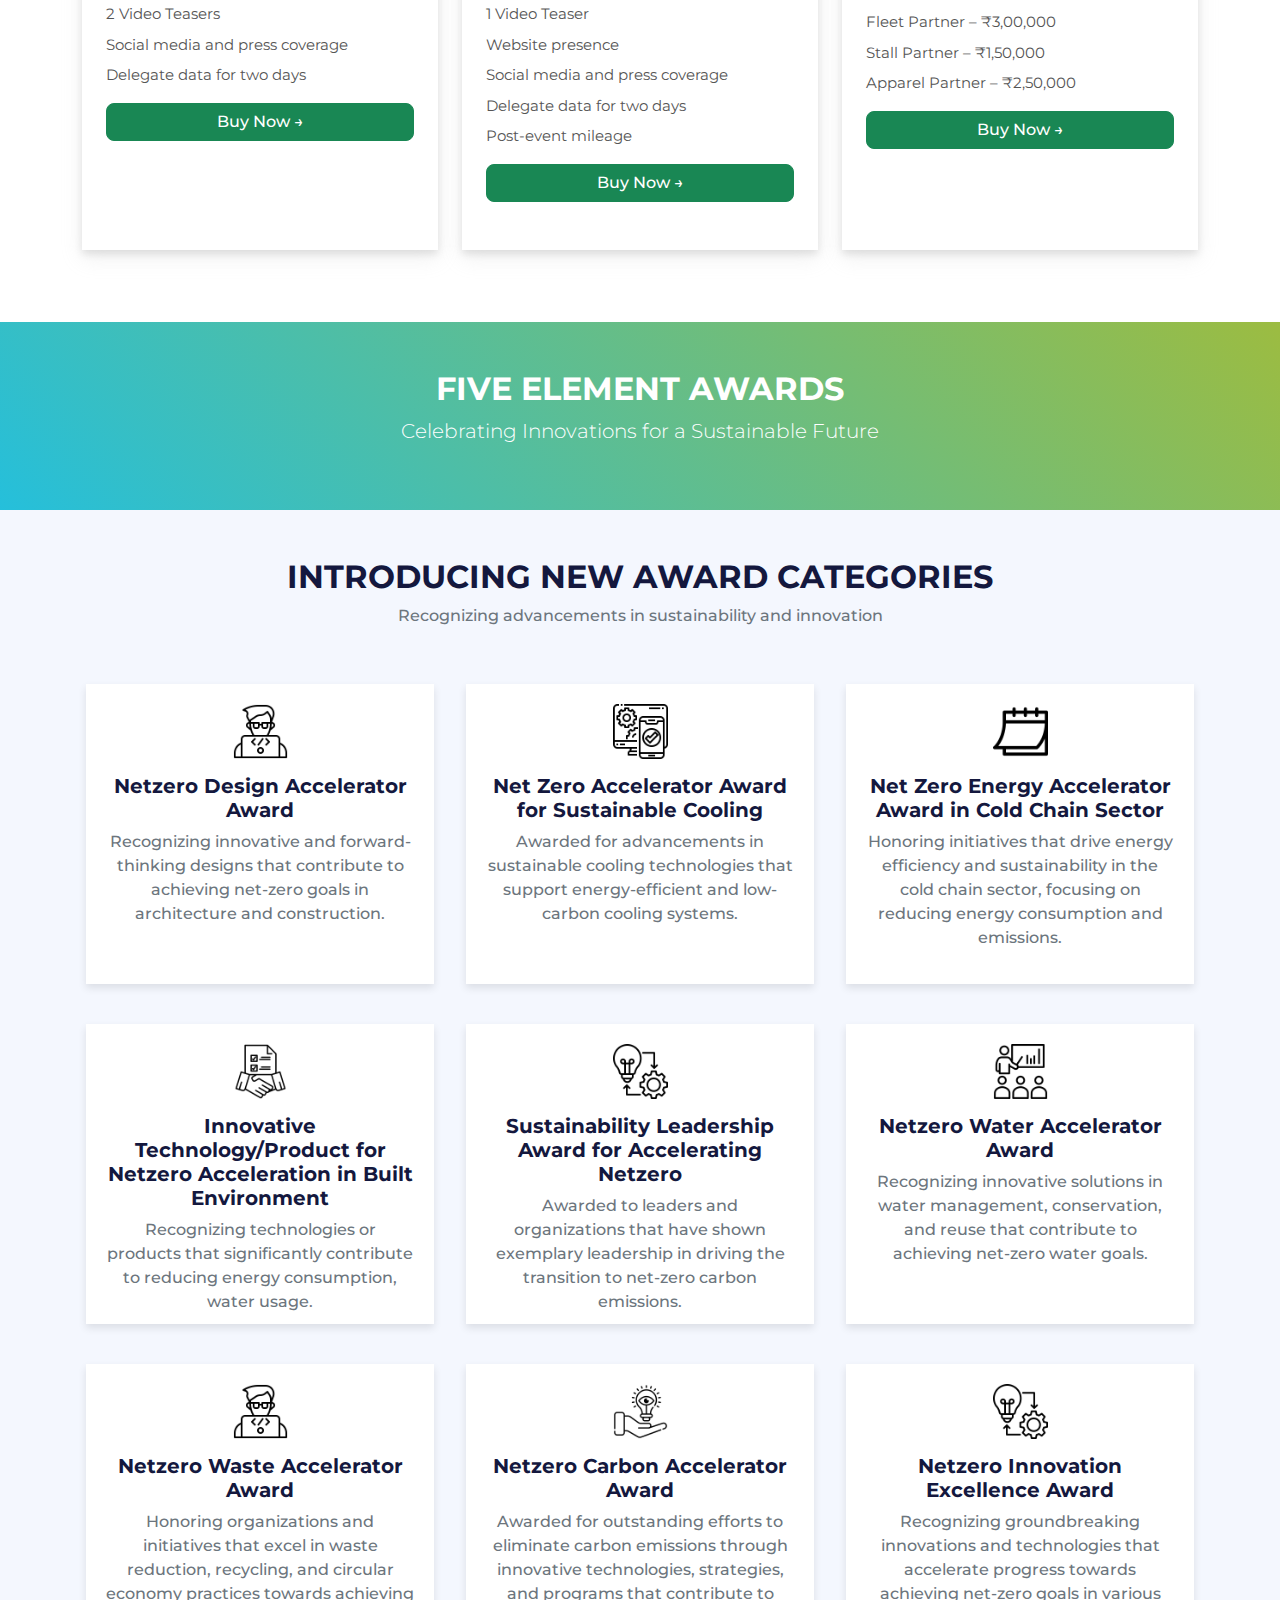
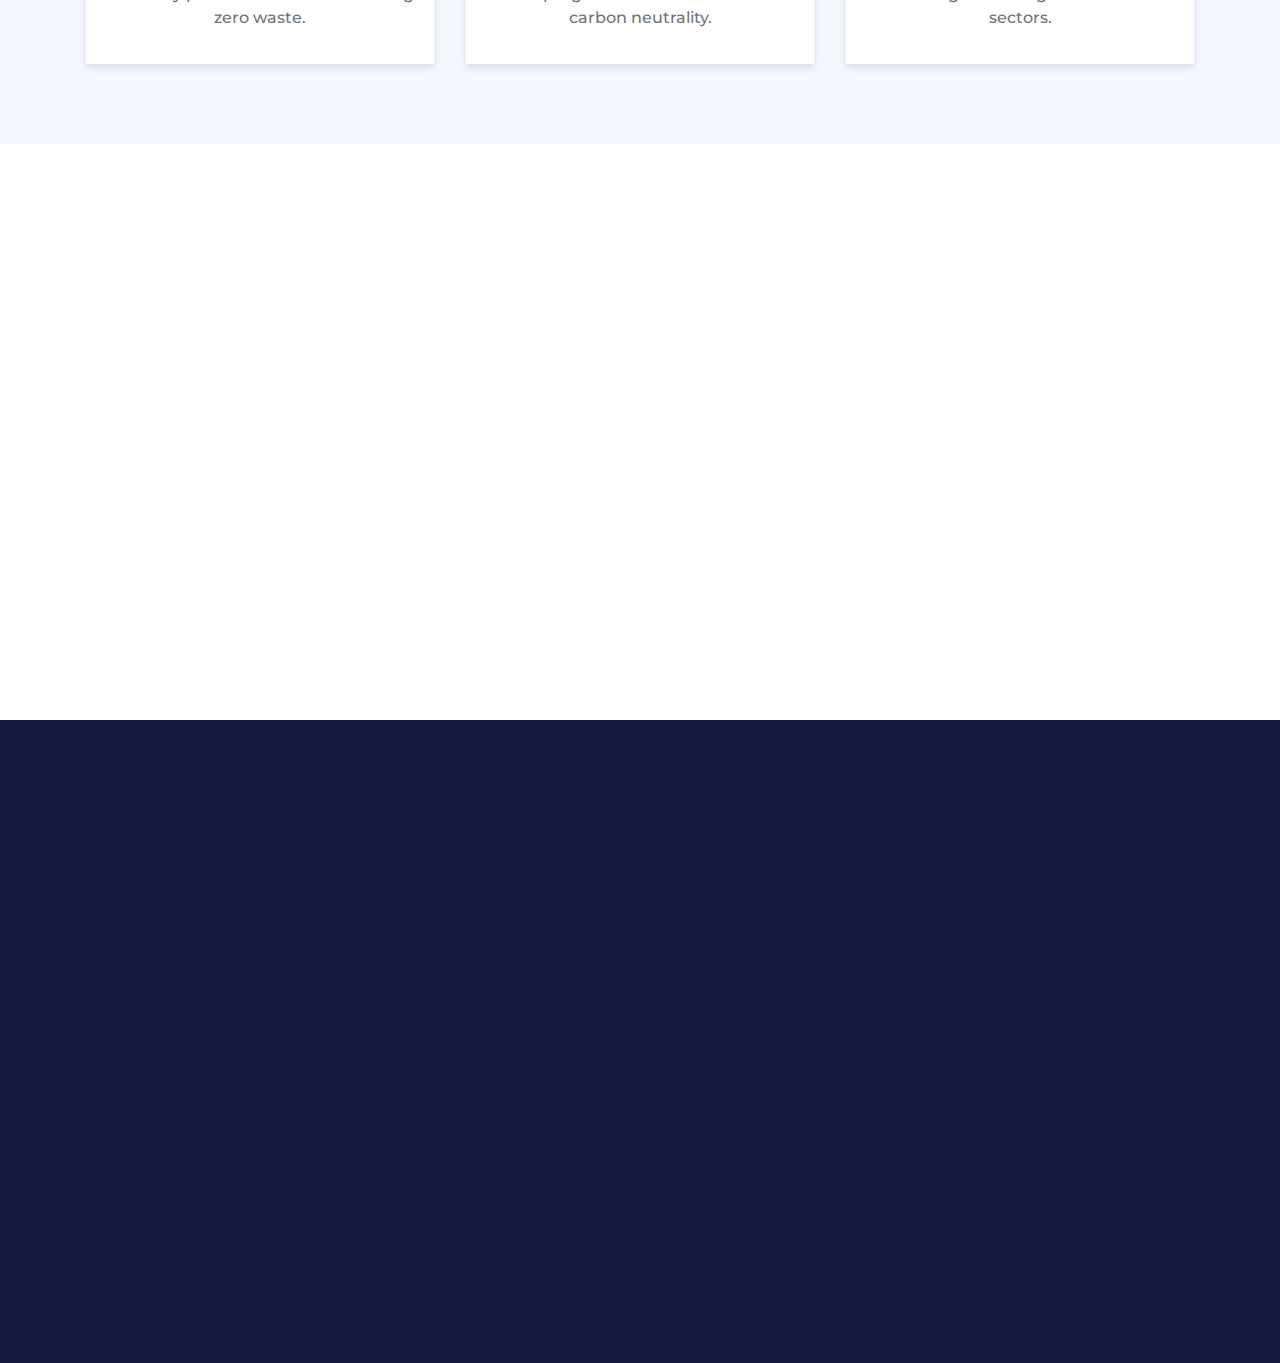
==== commit 1d0ae014: "to done all website and now modifed changes for clients" ====
--- a/index.html
+++ b/index.html
@@ -68,7 +68,7 @@
                         <a href="awards.html" class="nav-item nav-link text-dark fw-bold">AWARDS</a>
                         <a href="sponsors.html" class="nav-item nav-link text-dark fw-bold">SPONSORS</a>
                         <div class="dropdown nav-item">
-                            <button class="dropdown-toggle border-0 bg-transparent pe-4 rounded text-dark fw-bold" type="button"
+                            <button class="dropdown-toggle border-0 bg-transparent pe-4 rounded text-dark fw-bold px-0" type="button"
                                 id="dropdownMenuButton" data-bs-toggle="dropdown" aria-haspopup="true"
                                 aria-expanded="false">
                                 EVENTS
@@ -177,7 +177,7 @@
     <section class="bg-light py-5 text-center">
         <div class="container text-start text-lg-center px-3">
             <!-- Welcome Title -->
-            <h2 class="fw-semibold text-success mb-4">Welcome to Green Conclave 2025 (GC25)</h2>
+            <h5 class="fs-3 fw-bold text-success mb-4 text-uppercase">Welcome to Green Conclave 2025 (GC25)</h5>
             <!-- Event Details -->
             <p class="mb-4 fs-6">
                 Green Conclave, hosted by the <strong>ISHRAE Pune Chapter</strong>, is India’s premier event on
@@ -191,7 +191,7 @@
             </p>
             <!-- About the Theme -->
             <div>
-                <h2 class="fw-semibold text-primary mb-3">Shunya - Our Dharma to Net Zero</h2>
+                <h5 class="fs-3 fw-bold text-primary text-uppercase mb-3">Shunya - Our Dharma to Net Zero</h5>
                 <p class="text-muted fs-6">
                     GC25 explores Net Zero as both a goal and a responsibility, focusing on <strong>Air, Water, Fire,
                         Earth,</strong> and <strong>Aether</strong>—the five environmental elements.
@@ -213,7 +213,7 @@
         <div class="opacity">
             <div class="container pb-5">
                 <div class="text-center mb-5">
-                    <h2 class="text-white">Key Features of Green Conclave</h2>
+                    <h2 class="text-white text-uppercase">Key Features of Green Conclave</h2>
                     <p class="text-white">Efficient environmental solutions and sustainability for a greener future.</p>
                 </div>
                 <div class="row g-4">
@@ -322,13 +322,13 @@
 
     <!-- About Green Conclave -->
     <div class="container py-5">
-        <div class="row">
+        <div class="row py-5">
             <div class="col-md-6 pb-3">
                 <img src="https://mplussoft.com/images/New-Images/homepage/why-choose-us-bg.png" alt="Building"
                     class="img-fluid home-index-main">
             </div>
             <div class="col-md-6 d-flex flex-column justify-content-center">
-                <h1 class="display-6">What is all about us?</h1>
+                <h5 class="fs-2 text-dark fw-bold">What is all about us?</h5>
                 <p>
                     A small river named Duden flows by their place and supplies it with the necessary regelialia. It is
                     a paradisiac country, in which roasted parts of sentences fly into your mouth.
@@ -351,7 +351,7 @@
     <!-- Start this security -->
     <section class="container">
         <div class="text-start text-lg-center py-5">
-            <h1 class="fw-bold mb-3">Green Conclave: Sustainable Development</h1>
+            <h5 class="fs-3 fw-bold text-dark text-uppercase mb-3">Green Conclave: Sustainable Development</h5>
             <p class="mb-4">Promote eco-friendly practices and ensure sustainability with industry-leading green
                 initiatives.</p>
             <button class="btn btn-success mb-5">Join the Movement</button>
@@ -417,7 +417,7 @@
                 <div class="row align-items-center">
                     <!-- Text Section -->
                     <div class="col-12 col-lg-8 mb-4 mb-lg-0 text-start text-lg-start">
-                        <h2 class="fw-bold text-white">Trust & Sustainability in Green Conclave</h2>
+                        <h5 class="fs-3 fw-bold text-uppercase text-white">Trust & Sustainability in Green Conclave</h5>
                         <p class="my-4">
                             We are committed to fostering a sustainable future, ensuring that our products and practices
                             support environmental stewardship and long-term ecological balance.
@@ -442,8 +442,8 @@
 
     <!-- Start Event Date -->
     <section class="container-fluid py-5">
-        <div class="container">
-            <h1 class="fw-bold mb-3 text-center">Green Conclave: Conference Schedule</h1>
+        <div class="container pt-5">
+            <h5 class="fs-2 fw-bold text-uppercase text-center mb-3">Green Conclave: Conference Schedule</h5>
             <p class="mb-4 text-center">
                 Comprehensive schedule highlighting eco-friendly initiatives and industry-leading practices
             </p>
@@ -626,7 +626,7 @@
 
                 <!-- Day 2 Content -->
                 <div class="tab-pane fade" id="day2" role="tabpanel">
-                    <div class="card schedule-card" style=" background-color: #1a237e; color: #fff;">
+                    <div class="card schedule-card bg-success text-white">
                         <div class="card-body">
                             <!-- Session 1 -->
                             <div class="schedule-item mb-4">
@@ -706,7 +706,7 @@
 
     <!-- Pricing Start -->
     <div class="container py-5">
-        <h2 class="text-center fw-bold mb-3">Pricing Plans</h2>
+        <p class="fs-2 text-center fw-bold text-dark mb-3">Partnership Program</p>
         <p class="text-center mb-5">Choose a plan that fits your needs and unlock the full potential of <strong>Green
                 Conclave</strong>
             for efficient task management and collaboration.</p>
@@ -715,7 +715,7 @@
             <!-- Basic Plan -->
             <div class="col-md-4 py-4">
                 <div class="card border-0 h-100 bg-success text-white rounded-0">
-                    <div class="card-body text-center position-relative px-4 py-5">
+                    <div class="card-body text-center position-relative px-4 py-5 plan-body">
                         <h5 class="card-title fw-bold">Title Partner</h5>
                         <h2 class="fw-bold">15,00,000<span class="fs-6 fw-normal text-white-50"> / month</span></h2>
                         <p class="my-3">Exclusive sponsorship for maximum visibility and engagement.</p>
@@ -741,7 +741,7 @@
             <!-- Standard Plan -->
             <div class="col-md-4 py-4">
                 <div class="card border-0 h-100 pricing-card rounded-0">
-                    <div class="card-body text-center px-4 py-5">
+                    <div class="card-body text-center px-4 py-5 plan-body">
                         <div
                             class="badge bg-light text-primary position-absolute top-0 start-50 translate-middle-x mt-4 px-3 py-1 fw-bold">
                             Most Popular</div>
@@ -770,7 +770,7 @@
             <!-- Premium Plan -->
             <div class="col-md-4 py-4">
                 <div class="card border-0 h-100 pricing-card rounded-0">
-                    <div class="card-body text-center px-4 py-5">
+                    <div class="card-body text-center px-4 py-5 plan-body">
                         <h5 class="card-title fw-bold">Gold Partner</h5>
                         <h2 class="fw-bold">7,00,000<span class="fs-6 fw-normal"> / month</span></h2>
                         <p class="my-3 text-muted">Strategic sponsorship with excellent exposure.</p>
@@ -794,7 +794,7 @@
             <!-- Basic Plan -->
             <div class="col-md-4 py-4">
                 <div class="card border-0 h-100 pricing-card rounded-0">
-                    <div class="card-body text-center px-4 py-5">
+                    <div class="card-body text-center px-4 py-5 plan-body">
                         <h5 class="card-title fw-bold">Silver Partner</h5>
                         <h2 class="fw-bold">3,00,000<span class="fs-6 fw-normal"> / month</span></h2>
                         <p class="my-3 text-muted">Support sustainability while showcasing your brand.</p>
@@ -816,7 +816,7 @@
             <!-- Standard Plan -->
             <div class="col-md-4 py-4">
                 <div class="card border-0  h-100 pricing-card rounded-0">
-                    <div class="card-body text-center px-4 py-5">
+                    <div class="card-body text-center px-4 py-5 plan-body">
                         <h5 class="card-title fw-bold">Session Partner</h5>
                         <h2 class="fw-bold">2,00,000<span class="fs-6 fw-normal"> / month</span></h2>
                         <p class="my-3 text-muted">Sponsor a session and engage directly with the audience.</p>
@@ -840,7 +840,7 @@
             <!-- Premium Plan -->
             <div class="col-md-4 py-4">
                 <div class="card border-0  h-100 pricing-card rounded-0">
-                    <div class="card-body text-center px-4 py-5">
+                    <div class="card-body text-center px-4 py-5 plan-body">
                         <h5 class="card-title fw-bold">Other Sponsorships</h5>
                         <h2 class="fw-bold">Custom Pricing</h2>
                         <p class="my-3 text-muted">nique sponsorship opportunities to fit your brand.</p>
@@ -868,13 +868,13 @@
     <section class="container-fluid bg-light p-0">
         <!-- Hero Section -->
         <div class="text-center text-white py-5" style="background: linear-gradient(45deg, #25BFDB, #9CBC41);">
-            <h1 class="fw-bold">Five Element Awards</h1>
+            <h5 class="fs-2 fw-bold text-uppercase text-white">Five Element Awards</h5>
             <p class="lead">Celebrating Innovations for a Sustainable Future</p>
         </div>
         <!-- Categories Section -->
         <div class="container py-5">
             <div class="text-center mb-4">
-                <h2 class="fw-bold">Introducing New Award Categories</h2>
+                <h5 class="fs-2 fw-bold text-uppercase text-dark">Introducing New Award Categories</h5>
                 <p class="text-muted">Recognizing advancements in sustainability and innovation</p>
             </div>
             <div class="row g-4 py-4">
@@ -882,7 +882,7 @@
                 <div class="col-12 col-sm-6 col-lg-4 px-3 py-2">
                     <div class="award-card rounded-0">
                         <img src="img/index_images/coding (1).png" alt="Design Accelerator Award" class="award-icon">
-                        <h5 class="fw-bold">Netzero Design Accelerator Award</h5>
+                        <h5 class="fs-5 fw-bold">Netzero Design Accelerator Award</h5>
                         <p class="text-muted mb-0">Recognizing innovative and forward-thinking designs that contribute
                             to achieving net-zero goals in architecture and construction.</p>
                     </div>
@@ -891,7 +891,7 @@
                 <div class="col-12 col-sm-6 col-lg-4 px-3 py-2">
                     <div class="award-card rounded-0">
                         <img src="img/index_images/app-development.jpg" alt="Sustainable Cooling Award" class="award-icon">
-                        <h5 class="fw-bold">Net Zero Accelerator Award for Sustainable Cooling</h5>
+                        <h5 class="fs-5 fw-bold">Net Zero Accelerator Award for Sustainable Cooling</h5>
                         <p class="text-muted mb-0">Awarded for advancements in sustainable cooling technologies that
                             support energy-efficient and low-carbon cooling systems.</p>
                     </div>
@@ -900,7 +900,7 @@
                 <div class="col-12 col-sm-6 col-lg-4 px-3 py-2">
                     <div class="award-card rounded-0">
                         <img src="img/index_images/calendar.png" alt="Cold Chain Sector Award" class="award-icon">
-                        <h5 class="fw-bold">Net Zero Energy Accelerator Award in Cold Chain Sector</h5>
+                        <h5 class="fs-5 fw-bold">Net Zero Energy Accelerator Award in Cold Chain Sector</h5>
                         <p class="text-muted mb-0">Honoring initiatives that drive energy efficiency and sustainability
                             in the cold chain sector, focusing on reducing energy consumption and emissions.</p>
                     </div>
@@ -909,7 +909,7 @@
                 <div class="col-12 col-sm-6 col-lg-4 px-3 py-2">
                     <div class="award-card rounded-0">
                         <img src="img/index_images/completed-task.png" alt="Technology/Product Award" class="award-icon">
-                        <h5 class="fw-bold">Innovative Technology/Product for Netzero Acceleration in Built Environment
+                        <h5 class="fs-5 fw-bold">Innovative Technology/Product for Netzero Acceleration in Built Environment
                         </h5>
                         <p class="text-muted mb-0">Recognizing technologies or products that significantly contribute to
                             reducing energy consumption, water usage.</p>
@@ -919,7 +919,7 @@
                 <div class="col-12 col-sm-6 col-lg-4 px-3 py-2">
                     <div class="award-card rounded-0">
                         <img src="img/index_images/sw_implemention.jpg" alt="Leadership Award" class="award-icon">
-                        <h5 class="fw-bold">Sustainability Leadership Award for Accelerating Netzero</h5>
+                        <h5 class="fs-5 fw-bold">Sustainability Leadership Award for Accelerating Netzero</h5>
                         <p class="text-muted mb-0">Awarded to leaders and organizations that have shown exemplary
                             leadership in driving the transition to net-zero carbon emissions.</p>
                     </div>
@@ -928,7 +928,7 @@
                 <div class="col-12 col-sm-6 col-lg-4 px-3 py-2">
                     <div class="award-card rounded-0">
                         <img src="img/index_images/sw_training.jpg" alt="Water Accelerator Award" class="award-icon">
-                        <h5 class="fw-bold">Netzero Water Accelerator Award</h5>
+                        <h5 class="fs-5 fw-bold">Netzero Water Accelerator Award</h5>
                         <p class="text-muted mb-0">Recognizing innovative solutions in water management, conservation,
                             and reuse that contribute to achieving net-zero water goals.</p>
                     </div>
@@ -937,7 +937,7 @@
                 <div class="col-12 col-sm-6 col-lg-4 px-3 py-2">
                     <div class="award-card rounded-0">
                         <img src="img/index_images/coding (1).png" alt="Waste Accelerator Award" class="award-icon">
-                        <h5 class="fw-bold">Netzero Waste Accelerator Award</h5>
+                        <h5 class="fs-5 fw-bold">Netzero Waste Accelerator Award</h5>
                         <p class="text-muted mb-0">Honoring organizations and initiatives that excel in waste reduction,
                             recycling, and circular economy practices towards achieving zero waste.</p>
                     </div>
@@ -946,7 +946,7 @@
                 <div class="col-12 col-sm-6 col-lg-4 px-3 py-2">
                     <div class="award-card rounded-0">
                         <img src="img/index_images/visionary.png" alt="Carbon Accelerator Award" class="award-icon">
-                        <h5 class="fw-bold">Netzero Carbon Accelerator Award</h5>
+                        <h5 class="fs-5 fw-bold">Netzero Carbon Accelerator Award</h5>
                         <p class="text-muted mb-0">Awarded for outstanding efforts to eliminate carbon emissions through
                             innovative technologies, strategies, and programs that contribute to carbon neutrality.</p>
                     </div>
@@ -955,7 +955,7 @@
                 <div class="col-12 col-sm-6 col-lg-4 px-3 py-2">
                     <div class="award-card rounded-0">
                         <img src="img/index_images/sw_implemention.jpg" alt="Innovation Excellence Award" class="award-icon">
-                        <h5 class="fw-bold">Netzero Innovation Excellence Award</h5>
+                        <h5 class="fs-5 fw-bold">Netzero Innovation Excellence Award</h5>
                         <p class="text-muted mb-0">Recognizing groundbreaking innovations and technologies that
                             accelerate progress towards achieving net-zero goals in various sectors.</p>
                     </div>
@@ -968,7 +968,7 @@
 
 
     <!-- FAQs Start -->
-    <div class="container-fluid py-3">
+    <div class="container-fluid py-5">
         <div class="container pb-5">
             <div class="mx-auto text-center wow fadeIn" data-wow-delay="0.1s" style="max-width: 500px;">
                 <h1 class="mb-5">Frequently Asked Questions</h1>
--- a/css/style.css
+++ b/css/style.css
@@ -47,10 +47,12 @@
 }
 
 h4,
-h5,
 h6,
 .fw-medium {
     font-weight: 500 !important;
+}
+h5 {
+    font-family: var(--main-font) !important;
 }
 
 .me-3 {
@@ -175,6 +177,10 @@
     width: 100%;
 }
 
+button.navbar-toggler.ms-auto.me-0 {
+    background-color: rgba(25, 135, 84, 0.9);
+}
+
 
 @media (max-width: 420px) {
     .text-white-nav {
@@ -184,18 +190,30 @@
     .navbar-brand img {
         width: 175px !important;
     }
+    button.navbar-toggler.ms-auto.me-0 {
+        background-color: rgba(25, 135, 84, 0.9);
+    }
+    button#dropdownMenuButton {
+        padding: 10px 0px;
+    }    
 }
 
 @media (max-width: 991.98px) {
     .navbar .navbar-nav {
         padding: 0 15px;
-        background: var(--primary);
+        background: rgb(50, 124, 50);
     }
 
     .navbar .navbar-nav .nav-link {
         margin-right: 0;
         padding: 10px 0;
     }
+    button.navbar-toggler.ms-auto.me-0 {
+        background-color: rgba(25, 135, 84, 0.9);
+    }
+    button#dropdownMenuButton {
+        padding: 10px 0px;
+    }    
 }
 
 @media (min-width: 992px) {
@@ -281,7 +299,7 @@
     }
 
     .card-body input {
-        padding: 14px;
+        padding: 7px;
     }
 }
 
@@ -337,7 +355,7 @@
 
 .opacity {
     background: rgba(25, 135, 84, 0.9);
-    padding: 74px 0 50px;
+    padding: 50px 0 50px;
 }
 
 .event-box {
@@ -358,6 +376,9 @@
     object-fit: cover;
 }
 
+.plan-body {
+    box-shadow: 0px 4px 8px rgba(0, 0, 0, 0.1);
+}
 
 /*  */
 .tab-buttons button {
@@ -669,6 +690,7 @@
     .speaker-img {
         width: 200px;
         height: 250px;
+        margin: 0px;
         object-fit: cover;
     }
 }
@@ -863,8 +885,7 @@
 
 .unique-video-frame {
     width: 100%;
-    max-width: 1200px;
-    aspect-ratio: 16/9;
+    height: 500px;
     border: none;
 }
 
@@ -933,6 +954,39 @@
     margin: 0;
     font-size: 1.25rem;
     color: rgb(0, 0, 0);
+}
+
+
+.owl-carousel .item {
+    background-color: #ffffff; 
+    padding: 15px; 
+    box-shadow: 0 4px 6px rgba(170, 169, 169, 0.1); 
+    margin: 10px; 
+}
+
+.youtb-video iframe {
+    border: none; 
+}
+
+.owl-carousel .owl-nav button {
+    background: transparent; 
+    border: none;
+    font-size: 20px;
+    color: #333;
+    cursor: pointer;
+}
+
+.owl-carousel .owl-dots .owl-dot {
+    background: #ccc;
+    border-radius: 50%;
+    width: 10px;
+    height: 10px;
+    margin: 5px;
+    display: inline-block;
+}
+
+.owl-carousel .owl-dots .owl-dot.active {
+    background: #555; 
 }
 
 
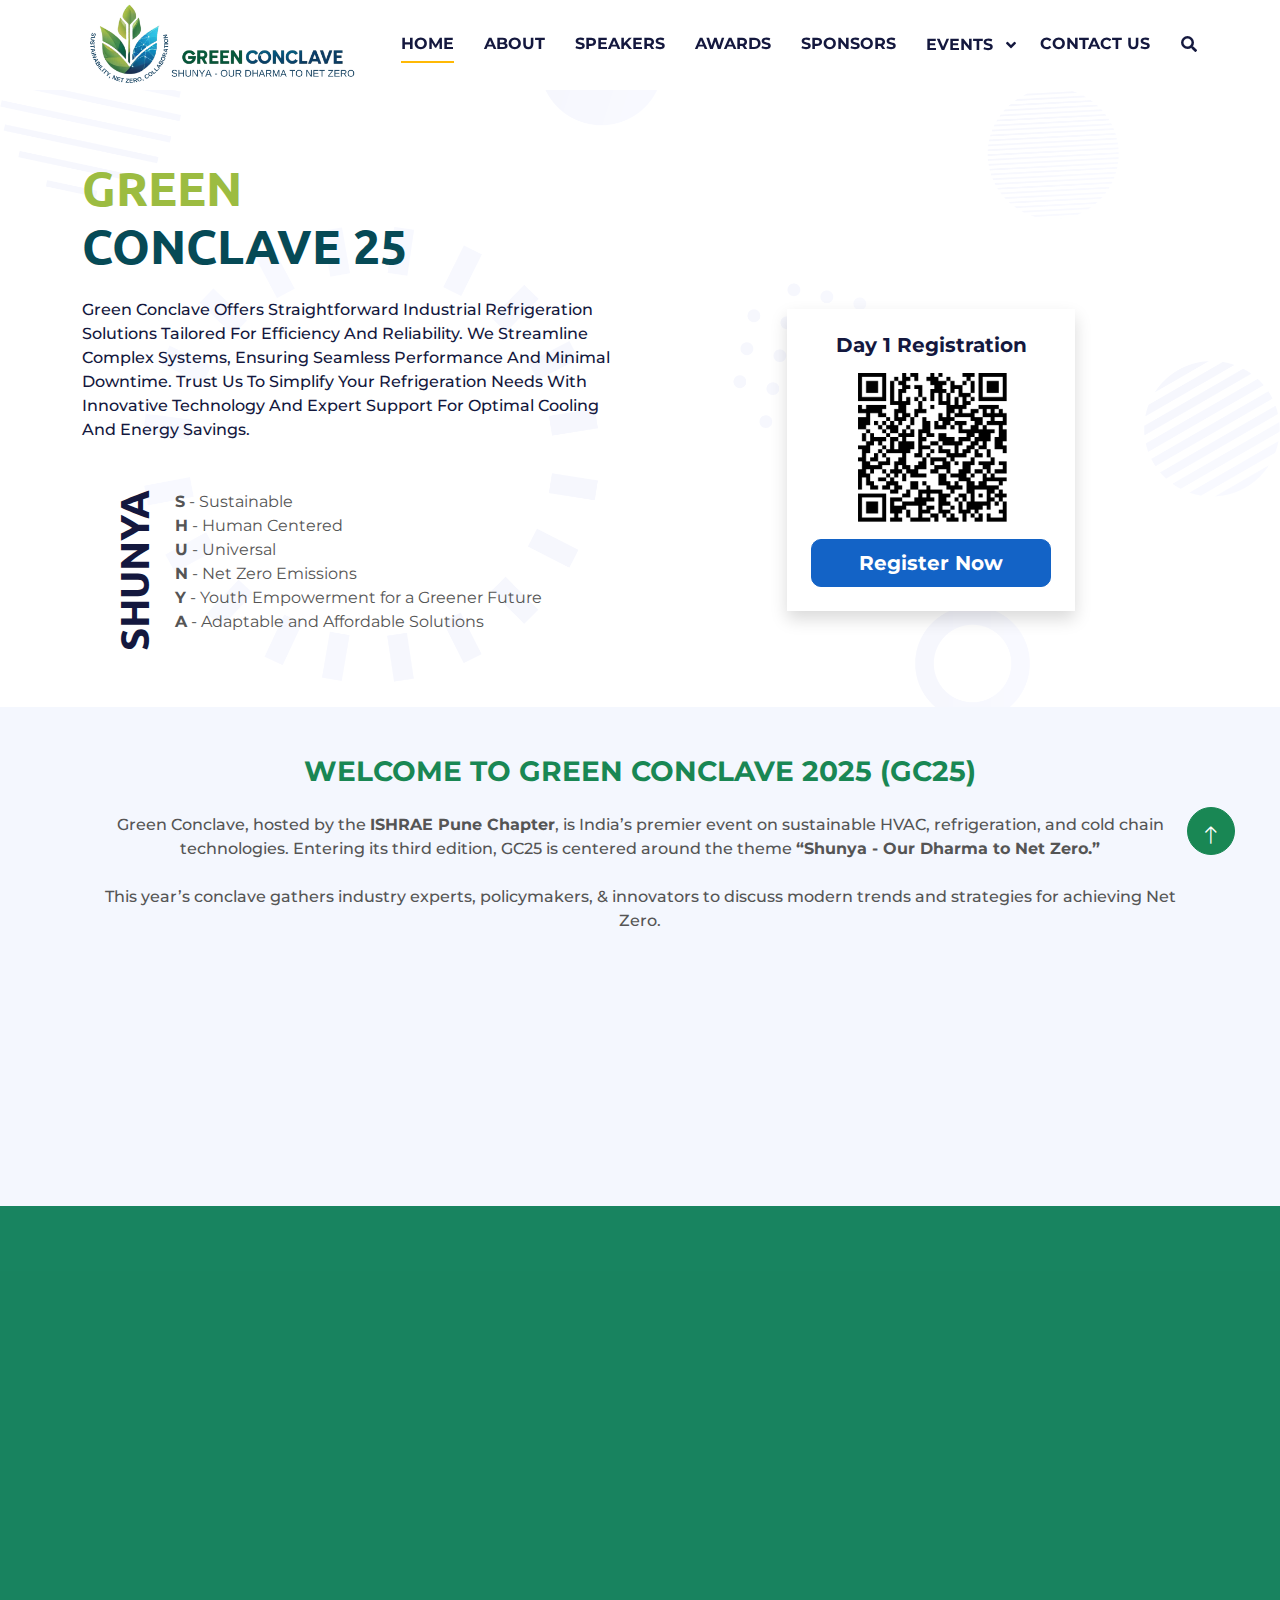
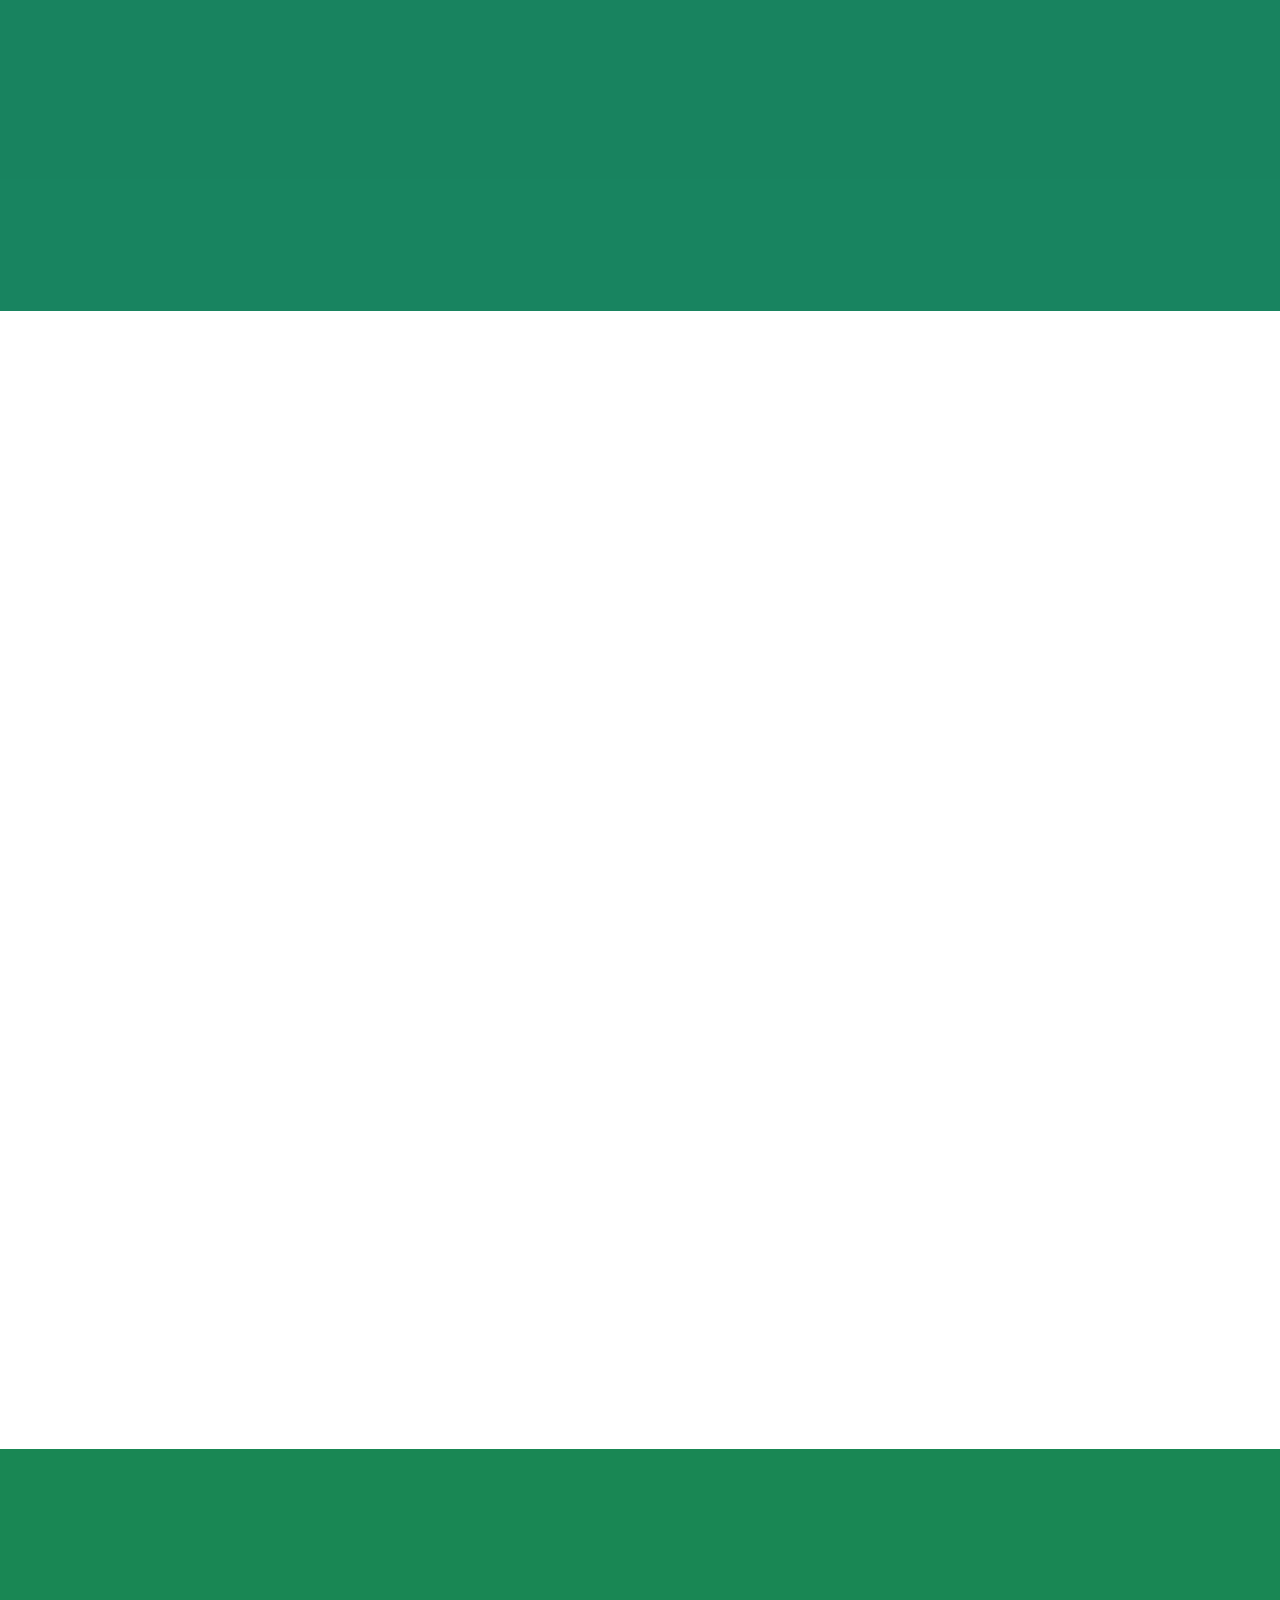
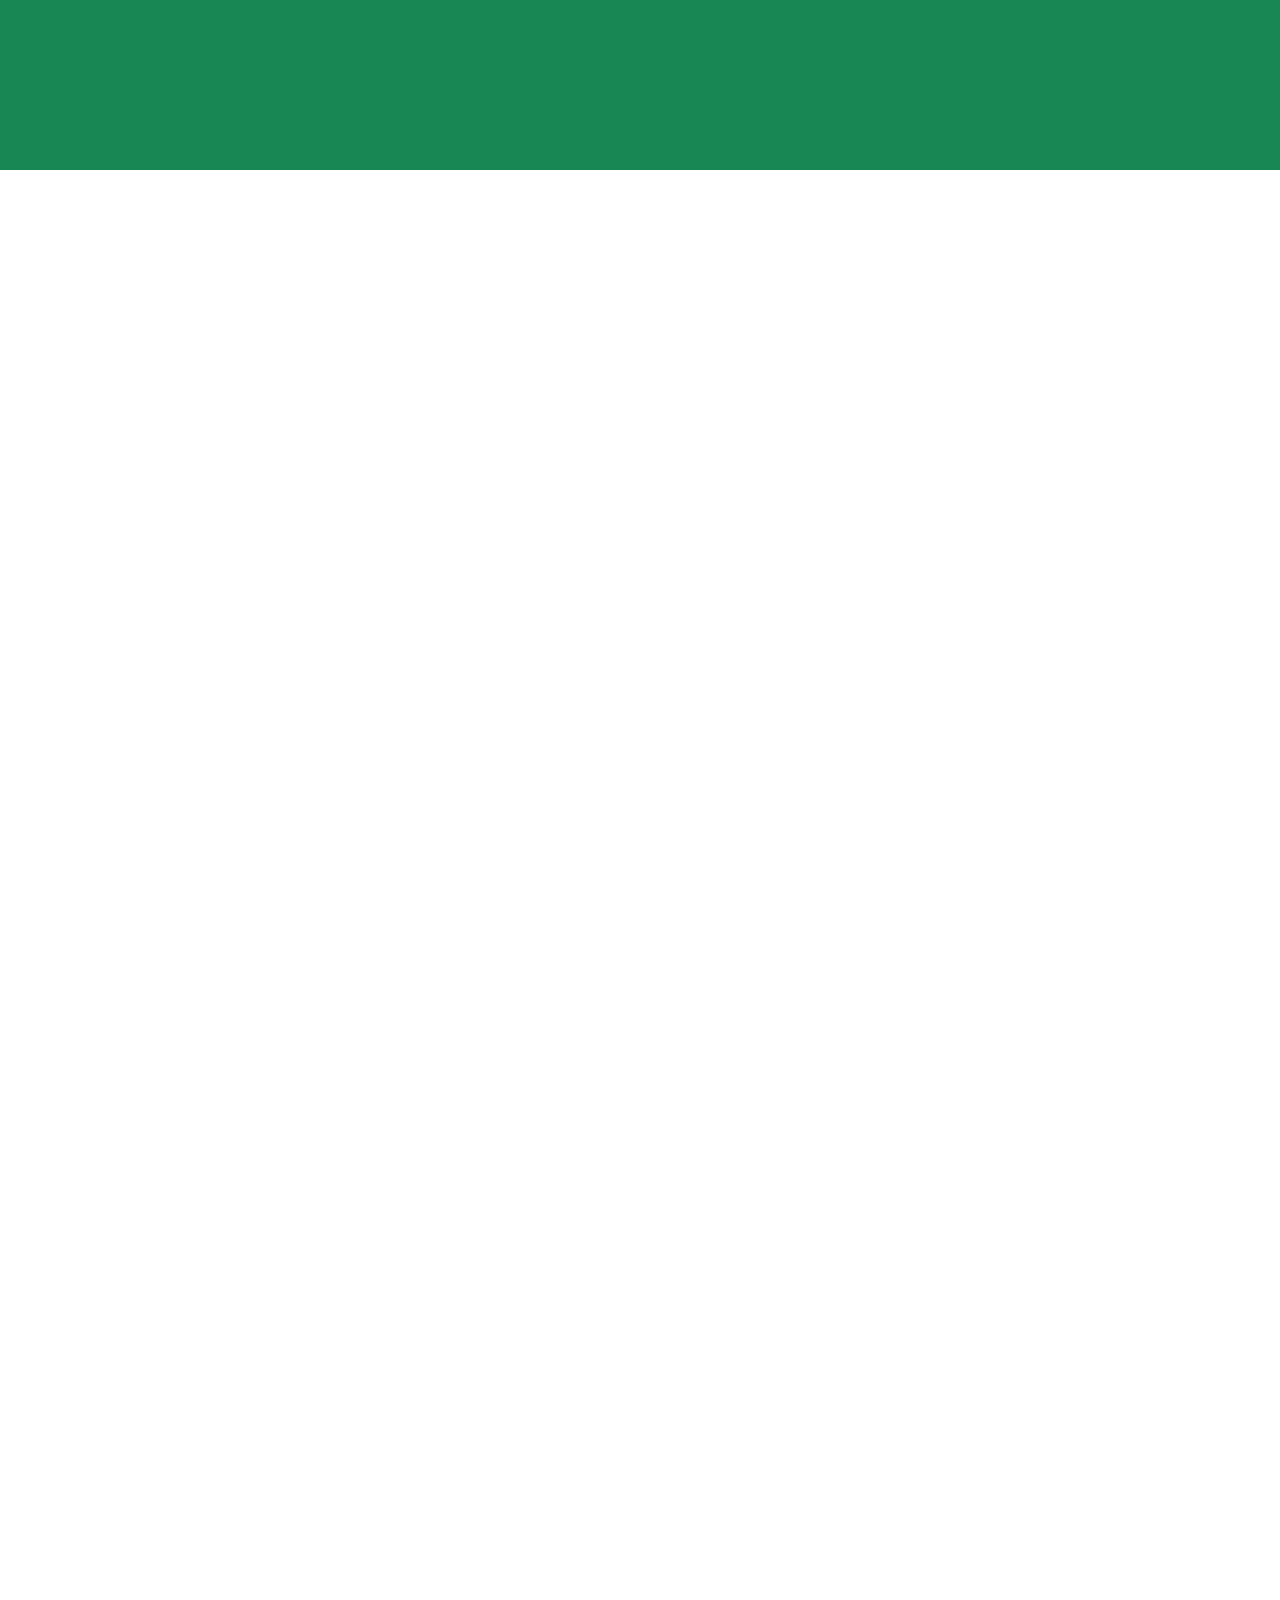
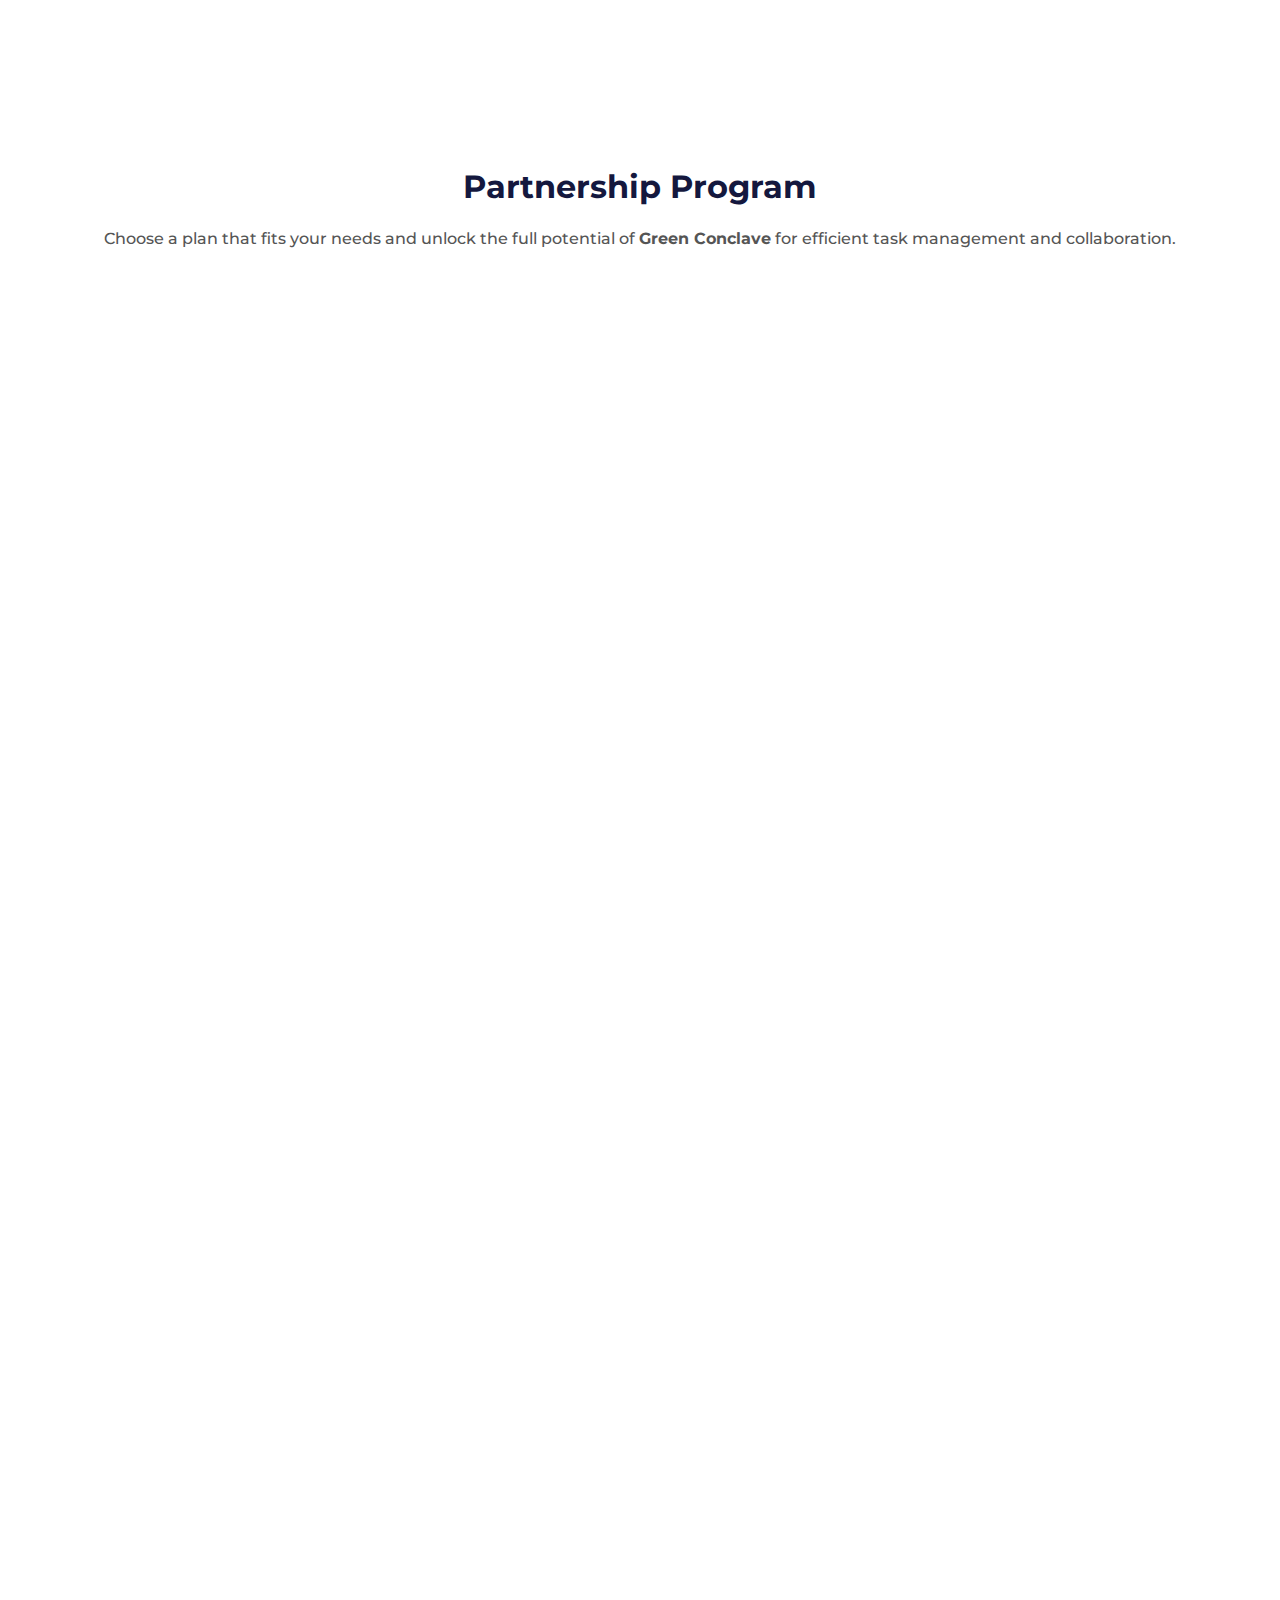
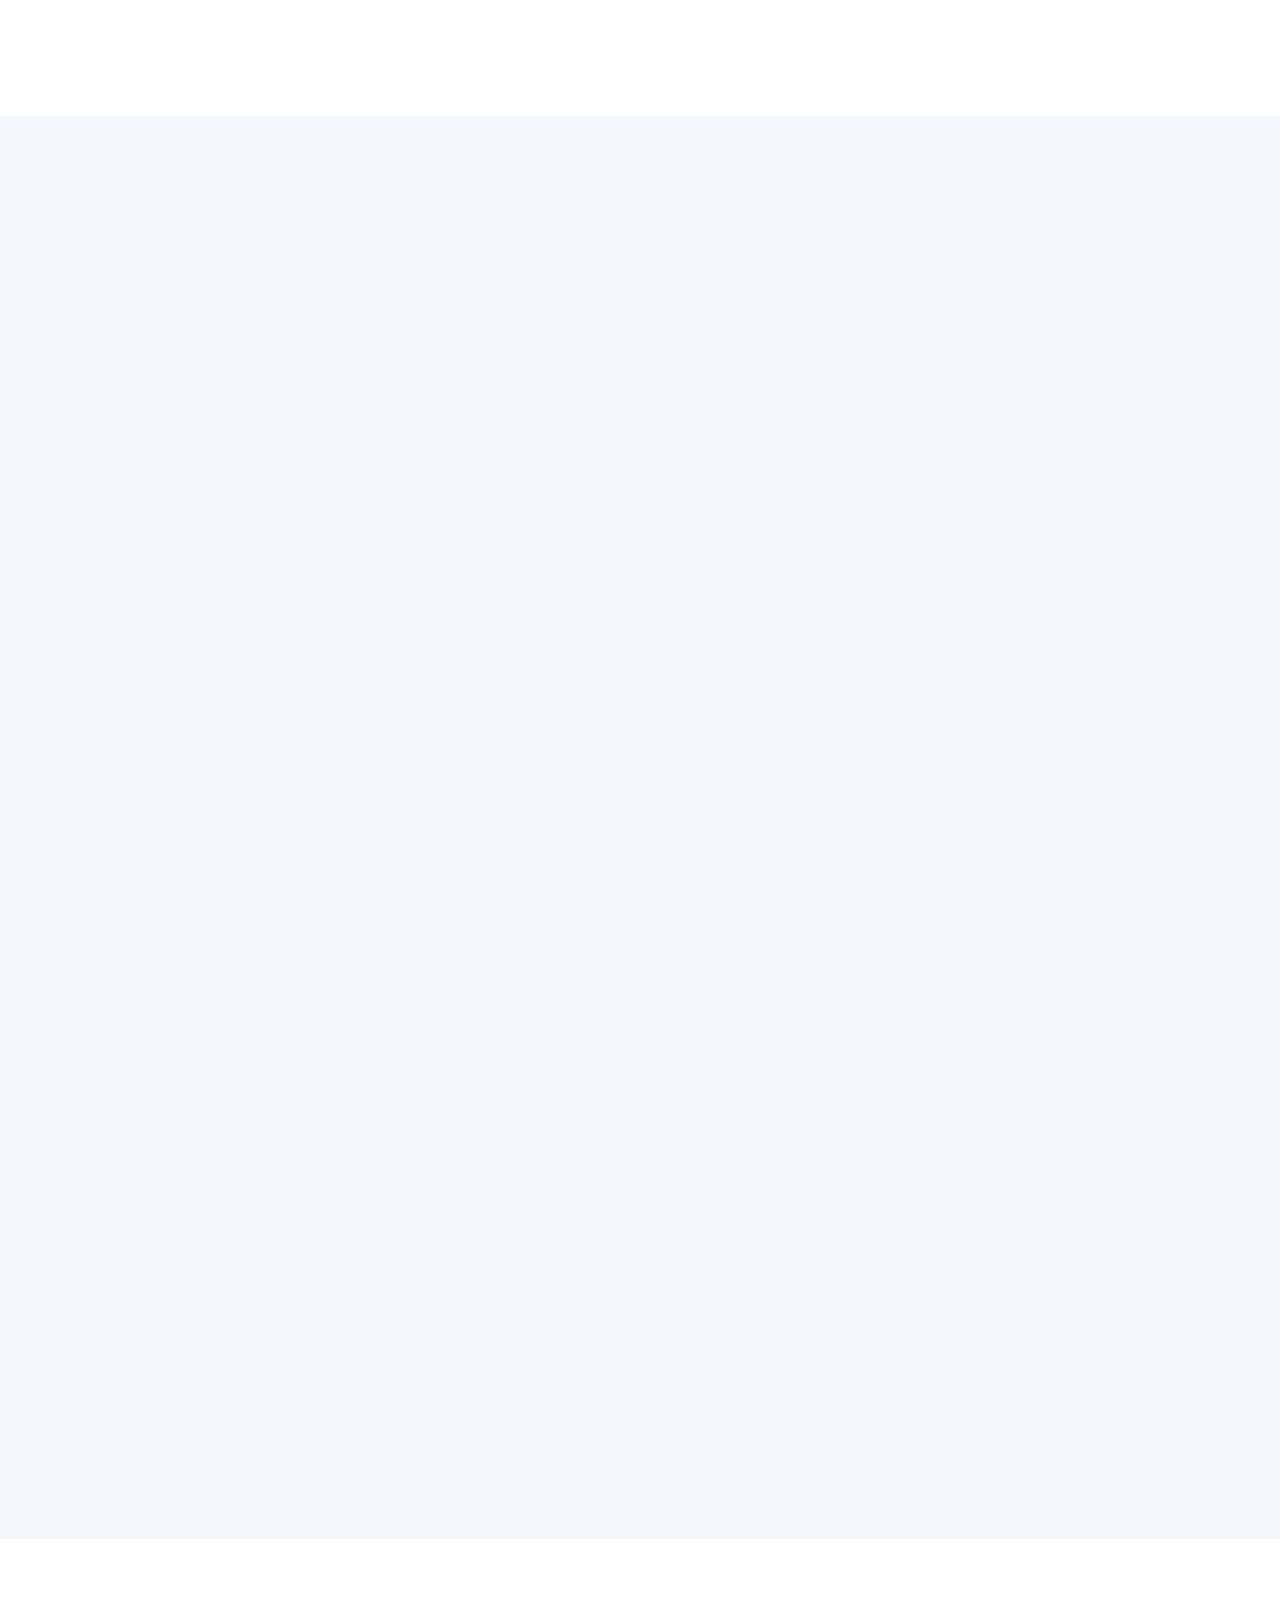
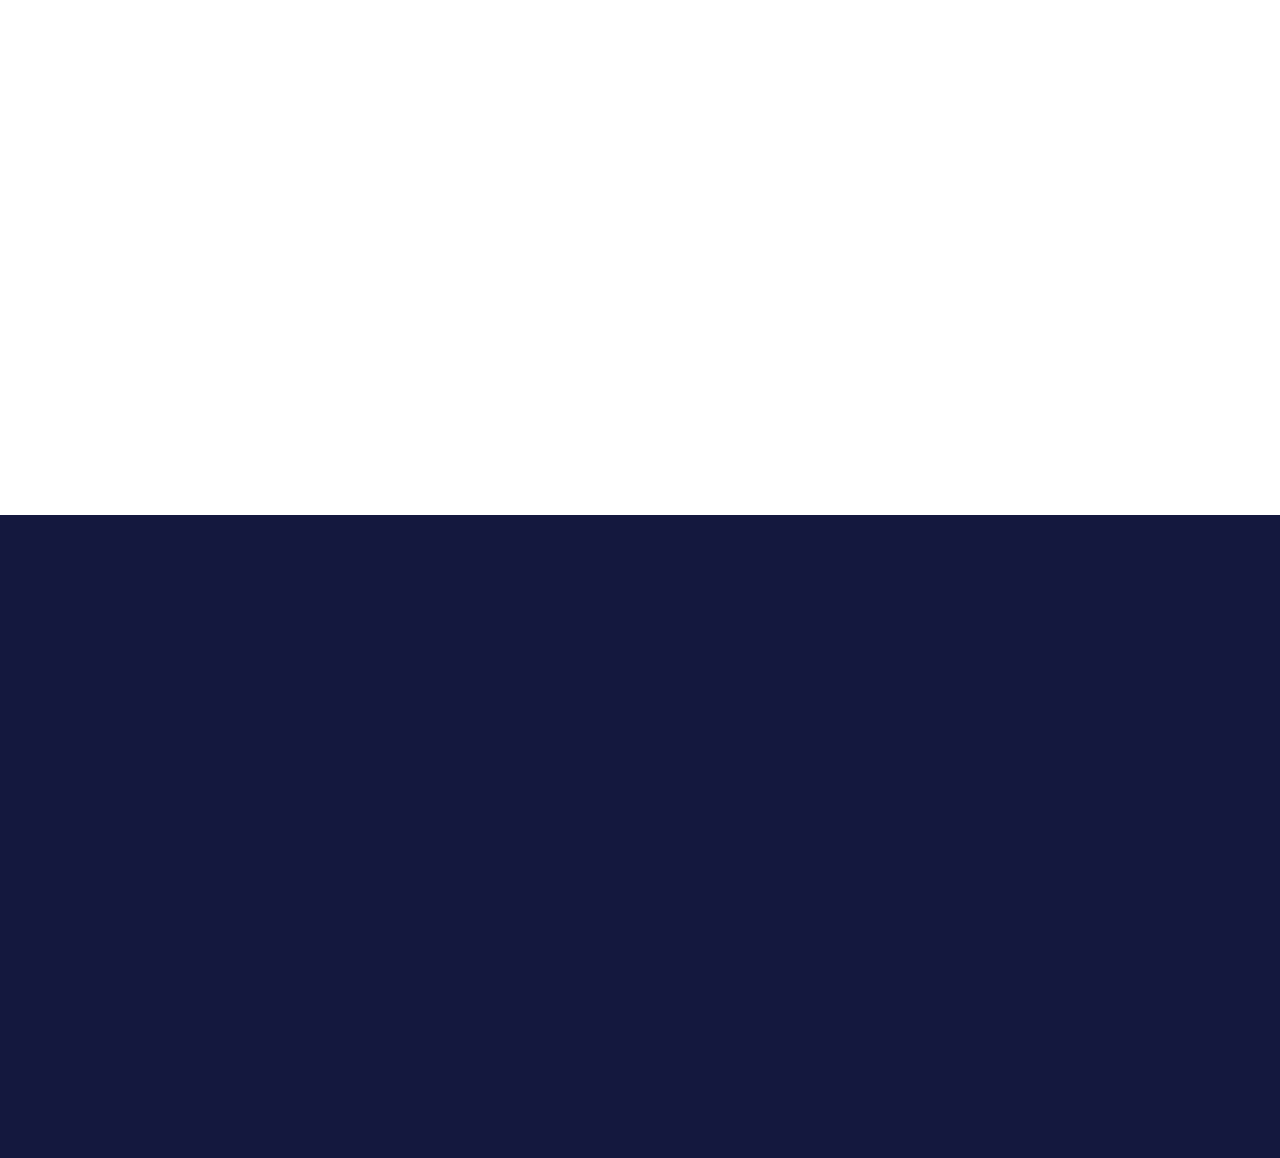
==== commit 0e888f29: "to done code of green conlave almost ready website" ====
--- a/index.html
+++ b/index.html
@@ -3,7 +3,7 @@
 
 <head>
     <meta charset="utf-8">
-    <title>Project Leal</title>
+    <title>Green Conclave 25</title>
     <meta content="width=device-width, initial-scale=1.0" name="viewport">
     <meta content="" name="keywords">
     <meta content="" name="description">
@@ -68,18 +68,18 @@
                         <a href="awards.html" class="nav-item nav-link text-dark fw-bold">AWARDS</a>
                         <a href="sponsors.html" class="nav-item nav-link text-dark fw-bold">SPONSORS</a>
                         <div class="dropdown nav-item">
-                            <button class="dropdown-toggle border-0 bg-transparent pe-4 rounded text-dark fw-bold px-0" type="button"
-                                id="dropdownMenuButton" data-bs-toggle="dropdown" aria-haspopup="true"
+                            <button class="dropdown-toggle border-0 bg-transparent pe-4 rounded text-dark fw-bold px-0"
+                                type="button" id="dropdownMenuButton" data-bs-toggle="dropdown" aria-haspopup="true"
                                 aria-expanded="false">
                                 EVENTS
                             </button>
                             <div class="dropdown-menu dropdown-menu-end shadow-lg rounded border-0 mt-2"
                                 aria-labelledby="dropdownMenuButton" style="background-color: #f8f9fa;">
                                 <a class="dropdown-item py-3 px-4 text-dark" href="event1.html">
-                                    <i class="fas fa-drafting-compass me-2"></i>Green Conclave 2024 (GC24) 
+                                    <i class="fas fa-drafting-compass me-2"></i>Green Conclave 2024 (GC24)
                                 </a>
                                 <a class="dropdown-item py-3 px-4 text-dark" href="event2.html">
-                                    <i class="fas fa-tasks me-2"></i>Green Conclave 2023 (GC23) 
+                                    <i class="fas fa-tasks me-2"></i>Green Conclave 2023 (GC23)
                                 </a>
                             </div>
                         </div>
@@ -111,37 +111,38 @@
                         Complex Systems, Ensuring Seamless Performance And Minimal Downtime. Trust Us To Simplify Your
                         Refrigeration Needs With Innovative Technology And Expert Support For Optimal Cooling And Energy
                         Savings.</p>
+                         <!-- Acronym Section -->
+                    <div class="row mt-5">
+                        <div class="col-md-2 text-center">
+                            <h1 class="shunya-text" style="writing-mode: vertical-rl; transform: rotate(180deg); font-size: 2.5rem;">
+                                SHUNYA
+                            </h1>
+                        </div>
+                        <div class="col-md-10">
+                            <ul style="list-style-type: none; padding-left: 0;">
+                                <li><strong>S</strong> - Sustainable</li>
+                                <li><strong>H</strong> - Human Centered</li>
+                                <li><strong>U</strong> - Universal</li>
+                                <li><strong>N</strong> - Net Zero Emissions</li>
+                                <li><strong>Y</strong> - Youth Empowerment for a Greener Future</li>
+                                <li><strong>A</strong> - Adaptable and Affordable Solutions</li>
+                            </ul>
+                        </div>
+                    </div>
                 </div>
                 <div class="col-lg-6 align-self-end text-center mb-lg-5 pb-5">
-                    <div class="container d-flex justify-content-end align-items-end p-0">
-                        <div class="card card-index shadow card-boady-index animated slideInLeft">
-                            <div class="card-body">
-                                <h5 class="card-title text-start p-2">Join Conference</h5>
-                                <form>
-                                    <div class="form-group text-start p-2">
-                                        <input type="text" class="form-control" id="name" placeholder="Enter your Name"
-                                            required>
-                                    </div>
-                                    <div class="form-group text-start p-2">
-                                        <input type="email" class="form-control" id="email"
-                                            placeholder="Enter your Email" required>
-                                    </div>
-                                    <div class="form-group text-start p-2">
-                                        <input type="text" class="form-control" id="phone"
-                                            placeholder="Enter your Phone" required>
-                                    </div>
-                                    <div class="form-group text-start p-2">
-                                        <input type="text" class="form-control" id="phone"
-                                            placeholder="Enter your Address" required>
-                                    </div>
-                                    <div class="form-check text-start ">
-                                        <input type="checkbox" class="form-check-input" id="terms" required>
-                                        <label class="form-check-label" for="terms">I have read and accept the terms and
-                                            conditions</label>
-                                    </div>
-                                    <button type="submit" class="btn btn-success btn-block mt-3 mx-auto d-block">Join
-                                        now</button>
-                                </form>
+                    <div class="container d-flex justify-content-center align-items-end p-0">
+                        <div class="d-flex justify-content-center gap-4 flex-wrap animated slideInRight">
+                            <!-- Day 1 QR Code -->
+                            <div class="card p-4 text-center qr-card shadow rounded-0 border-0" style="width: 18rem;">
+                                <h5 class="card-title mb-3">Day 1 Registration</h5>
+                                <img src="img/index_images/Day1.png" alt="Day 1 QR Code" class="card-img-top mx-auto"
+                                    style="width: 175px; height: 150px; object-fit: cover;">
+                                <a href="https://ishraehq.in/Admin/CalenderEventMaster/Registration_new/y86oGrUlKUE="
+                                    target="_blank">
+                                    <button class="btn btn-primary btn-lg mt-3 w-100"
+                                        style="font-weight: bold;">Register Now</button>
+                                </a>
                             </div>
                         </div>
                     </div>
@@ -175,7 +176,7 @@
 
     <!--Start Introduction Section -->
     <section class="bg-light py-5 text-center">
-        <div class="container text-start text-lg-center px-3">
+        <div class="container text-start text-lg-center px-3 wow fadeIn" data-wow-delay="0.3s">
             <!-- Welcome Title -->
             <h5 class="fs-3 fw-bold text-success mb-4 text-uppercase">Welcome to Green Conclave 2025 (GC25)</h5>
             <!-- Event Details -->
@@ -186,14 +187,16 @@
                     Zero.”</strong>
             </p>
             <p class="mb-5 fs-6">
-                This year’s conclave gathers industry experts, policymakers, & innovators to discuss modern trends and
+                This year’s conclave gathers industry experts, policymakers, & innovators to discuss modern trends
+                and
                 strategies for achieving Net Zero.
             </p>
             <!-- About the Theme -->
-            <div>
+            <div class="wow fadeIn" data-wow-delay="0.5s">
                 <h5 class="fs-3 fw-bold text-primary text-uppercase mb-3">Shunya - Our Dharma to Net Zero</h5>
                 <p class="text-muted fs-6">
-                    GC25 explores Net Zero as both a goal and a responsibility, focusing on <strong>Air, Water, Fire,
+                    GC25 explores Net Zero as both a goal and a responsibility, focusing on <strong>Air, Water,
+                        Fire,
                         Earth,</strong> and <strong>Aether</strong>—the five environmental elements.
                     This theme underscores our commitment to driving sustainability, fostering collaboration, and
                     promoting a holistic approach toward achieving Net Zero.
@@ -212,14 +215,15 @@
     <section class="bg-primary myhome-container">
         <div class="opacity">
             <div class="container pb-5">
-                <div class="text-center mb-5">
+                <div class="text-center mb-5 wow fadeIn" data-wow-delay="0.2s">
                     <h2 class="text-white text-uppercase">Key Features of Green Conclave</h2>
-                    <p class="text-white">Efficient environmental solutions and sustainability for a greener future.</p>
+                    <p class="text-white">Efficient environmental solutions and sustainability for a greener future.
+                    </p>
                 </div>
                 <div class="row g-4">
                     <div class="col-lg-6">
-                        <div class="d-flex align-items-start p-3 border rounded-0 shadow-sm"
-                            style="background-color: #f8fbff; height: auto;">
+                        <div class="d-flex align-items-start p-3 border rounded-0 shadow-sm wow animated fadeInLeftBig"
+                            data-wow-delay="0.2s" style="background-color: #f8fbff; height: auto;">
                             <div class="me-3"
                                 style="flex-shrink: 0; width: 60px; height: 60px; background-color: #eef7ff; display: flex; justify-content: center; align-items: center; border-radius: 5px;">
                                 <img src="img/index_images/app-development.jpg" alt="Service Icon"
@@ -229,13 +233,12 @@
                                 <h5 class="mb-2">Sustainable Task Management</h5>
                                 <p class="mb-2">Green Conclave allows you to efficiently manage tasks while ensuring
                                     sustainable practices are followed throughout the process.</p>
-                                <a href="#" class="text-primary text-decoration-none fw-bold">Read More →</a>
                             </div>
                         </div>
                     </div>
                     <div class="col-lg-6">
-                        <div class="d-flex align-items-start p-3 border rounded-0 shadow-sm"
-                            style="background-color: #f8fbff; height: auto;">
+                        <div class="d-flex align-items-start p-3 border rounded-0 shadow-sm wow animated fadeInRightBig"
+                            data-wow-delay="0.2s" style="background-color: #f8fbff; height: auto;">
                             <div class="me-3"
                                 style="flex-shrink: 0; width: 60px; height: 60px; background-color: #eef7ff; display: flex; justify-content: center; align-items: center; border-radius: 5px;">
                                 <img src="img/index_images/coding (1).png" alt="Service Icon"
@@ -243,15 +246,15 @@
                             </div>
                             <div>
                                 <h5 class="mb-2">Eco-friendly Calendar Integration</h5>
-                                <p class="mb-2">Integrate your tasks seamlessly with eco-friendly calendar management to
+                                <p class="mb-2">Integrate your tasks seamlessly with eco-friendly calendar
+                                    management to
                                     stay aligned with green deadlines and events.</p>
-                                <a href="#" class="text-primary text-decoration-none fw-bold">Read More →</a>
                             </div>
                         </div>
                     </div>
                     <div class="col-lg-6">
-                        <div class="d-flex align-items-start p-3 border rounded-0 shadow-sm"
-                            style="background-color: #f8fbff; height: auto;">
+                        <div class="d-flex align-items-start p-3 border rounded-0 shadow-sm wow animated fadeInLeftBig"
+                            data-wow-delay="0.3s" style="background-color: #f8fbff; height: auto;">
                             <div class="me-3"
                                 style="flex-shrink: 0; width: 60px; height: 60px; background-color: #eef7ff; display: flex; justify-content: center; align-items: center; border-radius: 5px;">
                                 <img src="img/index_images/completed-task.png" alt="Service Icon"
@@ -261,13 +264,12 @@
                                 <h5 class="mb-2">Green Dashboards</h5>
                                 <p class="mb-2">Personalized dashboards to track sustainable project progress,
                                     environmental goals, and team activities.</p>
-                                <a href="#" class="text-primary text-decoration-none fw-bold">Read More →</a>
                             </div>
                         </div>
                     </div>
                     <div class="col-lg-6">
-                        <div class="d-flex align-items-start p-3 border rounded-0 shadow-sm"
-                            style="background-color: #f8fbff; height: auto;">
+                        <div class="d-flex align-items-start p-3 border rounded-0 shadow-sm wow animated fadeInRightBig"
+                            data-wow-delay="0.3s" style="background-color: #f8fbff; height: auto;">
                             <div class="me-3"
                                 style="flex-shrink: 0; width: 60px; height: 60px; background-color: #eef7ff; display: flex; justify-content: center; align-items: center; border-radius: 5px;">
                                 <img src="img/index_images/sw_implemention.jpg" alt="Service Icon"
@@ -277,13 +279,12 @@
                                 <h5 class="mb-2">Eco-conscious Reporting</h5>
                                 <p class="mb-2">Generate reports focused on environmental impact, project
                                     sustainability, and performance metrics.</p>
-                                <a href="#" class="text-primary text-decoration-none fw-bold">Read More →</a>
                             </div>
                         </div>
                     </div>
                     <div class="col-lg-6">
-                        <div class="d-flex align-items-start p-3 border rounded-0 shadow-sm"
-                            style="background-color: #f8fbff; height: auto;">
+                        <div class="d-flex align-items-start p-3 border rounded-0 shadow-sm wow animated fadeInLeftBig"
+                            data-wow-delay="0.3s" style="background-color: #f8fbff; height: auto;">
                             <div class="me-3"
                                 style="flex-shrink: 0; width: 60px; height: 60px; background-color: #eef7ff; display: flex; justify-content: center; align-items: center; border-radius: 5px;">
                                 <img src="img/index_images/sw_training.jpg" alt="Service Icon"
@@ -293,13 +294,12 @@
                                 <h5 class="mb-2">Collaborate for Sustainability</h5>
                                 <p class="mb-2">Collaborate in real-time with the team using tools that focus on
                                     sustainability and eco-friendly solutions.</p>
-                                <a href="#" class="text-primary text-decoration-none fw-bold">Read More →</a>
                             </div>
                         </div>
                     </div>
                     <div class="col-lg-6">
-                        <div class="d-flex align-items-start p-3 border rounded-0 shadow-sm"
-                            style="background-color: #f8fbff; height: auto;">
+                        <div class="d-flex align-items-start p-3 border rounded-0 shadow-sm wow animated fadeInRightBig"
+                            data-wow-delay="0.3s" style="background-color: #f8fbff; height: auto;">
                             <div class="me-3"
                                 style="flex-shrink: 0; width: 60px; height: 60px; background-color: #eef7ff; display: flex; justify-content: center; align-items: center; border-radius: 5px;">
                                 <img src="img/index_images/visionary.png" alt="Service Icon"
@@ -307,9 +307,9 @@
                             </div>
                             <div>
                                 <h5 class="mb-2">Eco-friendly Notifications</h5>
-                                <p class="mb-2">Stay updated with automated notifications that promote sustainability
+                                <p class="mb-2">Stay updated with automated notifications that promote
+                                    sustainability
                                     and environmental awareness.</p>
-                                <a href="#" class="text-primary text-decoration-none fw-bold">Read More →</a>
                             </div>
                         </div>
                     </div>
@@ -322,26 +322,32 @@
 
     <!-- About Green Conclave -->
     <div class="container py-5">
-        <div class="row py-5">
-            <div class="col-md-6 pb-3">
-                <img src="https://mplussoft.com/images/New-Images/homepage/why-choose-us-bg.png" alt="Building"
-                    class="img-fluid home-index-main">
-            </div>
-            <div class="col-md-6 d-flex flex-column justify-content-center">
+        <div class="row py-0 py-lg-5">
+            <div class="col-md-6 wow animated fadeInLeftBig" data-wow-delay="0.2s">
+                <img src="img/GC'23 Group Photo.jpg" alt="Building" class="img-fluid home-index-main">
+            </div>
+            <div class="col-md-6 d-flex flex-column justify-content-center ps-3 hero-home-desc wow animated fadeInRightBig"
+                data-wow-delay="0.2s">
                 <h5 class="fs-2 text-dark fw-bold">What is all about us?</h5>
                 <p>
-                    A small river named Duden flows by their place and supplies it with the necessary regelialia. It is
-                    a paradisiac country, in which roasted parts of sentences fly into your mouth.
-                </p>
-                <p>
-                    On her way she met a copy. The copy warned the Little Blind Text, that where it came from it would
-                    have been rewritten a thousand times and everything that was left from its origin would be the word
-                    "and" and the Little Blind Text should turn around and return to its own, safe country. But nothing
+                    A small river named Duden flows by their place and supplies it with the necessary regelialia. It
+                    is
+                    a paradisiac country, in which roasted parts of sentences fly into your mouth. On her way she met a
+                    copy. </p>
+                <p> The copy warned the Little Blind Text, that where it came from it
+                    would
+                    have been rewritten a thousand times and everything that was left from its origin would be the
+                    word
+                    "and" and the Little Blind Text should turn around and return to its own, safe country. But
+                    nothing
                     the copy said could convince her and so it didn't take long until a few insidious Copy Writers
                     ambushed her, made her drunk with Longe and Parole and dragged her into their agency, where they
                     abused her for their.
                 </p>
-                <button class="btn btn-success btn-lg">Join now</button>
+                <a href="https://drive.google.com/file/d/1THNUF6xzn-fS81NhEeHMBWC32r8ebxFc/view?usp=drive_link"
+                    target="_blank" rel="noopener noreferrer">
+                    <button class="btn btn-success btn-lg mt-3 w-100">View More</button>
+                </a>
             </div>
         </div>
     </div>
@@ -350,11 +356,15 @@
 
     <!-- Start this security -->
     <section class="container">
-        <div class="text-start text-lg-center py-5">
+        <div class="text-start text-lg-center py-5 wow fadeIn" data-wow-delay="0.5s">
             <h5 class="fs-3 fw-bold text-dark text-uppercase mb-3">Green Conclave: Sustainable Development</h5>
             <p class="mb-4">Promote eco-friendly practices and ensure sustainability with industry-leading green
                 initiatives.</p>
-            <button class="btn btn-success mb-5">Join the Movement</button>
+            <div>
+                <a href="https://ishraehq.in/Admin/CalenderEventMaster/Registration_new/y86oGrUlKUE=" target="_blank">
+                    <button class="btn btn-success mb-5">Join the Movement</button>
+                </a>
+            </div>
             <div class="row text-start">
                 <div class="col-12 col-md-6 d-flex align-items-start mb-4">
                     <div class="me-3">
@@ -377,7 +387,8 @@
                     </div>
                     <div>
                         <h5 class="fw-bold">Renewable Energy Integration</h5>
-                        <p class="mb-0">Embrace renewable energy sources like solar and wind power to reduce dependency
+                        <p class="mb-0">Embrace renewable energy sources like solar and wind power to reduce
+                            dependency
                             on fossil fuels.</p>
                     </div>
                 </div>
@@ -388,9 +399,10 @@
                         </span>
                     </div>
                     <div>
-                        <h5 class="fw-bold">Sustainable Practices <span class="badge bg-success text-dark">GREEN
+                        <h5 class="fw-bold">Sustainable Practices <span class="badge bg-success text-white">GREEN
                                 INITIATIVE</span></h5>
-                        <p class="mb-0">Incorporate zero-waste practices and resource-efficient processes to minimize
+                        <p class="mb-0">Incorporate zero-waste practices and resource-efficient processes to
+                            minimize
                             environmental footprint.</p>
                     </div>
                 </div>
@@ -416,20 +428,25 @@
             <div class="container">
                 <div class="row align-items-center">
                     <!-- Text Section -->
-                    <div class="col-12 col-lg-8 mb-4 mb-lg-0 text-start text-lg-start">
+                    <div class="col-12 col-lg-8 mb-4 mb-lg-0 text-start text-lg-start wow animated fadeInLeftBig"
+                        data-wow-delay="0.1s">
                         <h5 class="fs-3 fw-bold text-uppercase text-white">Trust & Sustainability in Green Conclave</h5>
                         <p class="my-4">
-                            We are committed to fostering a sustainable future, ensuring that our products and practices
+                            We are committed to fostering a sustainable future, ensuring that our products and
+                            practices
                             support environmental stewardship and long-term ecological balance.
                             Our Green Conclave is a hub for all things eco-friendly, offering solutions that benefit
                             both the planet and business.
                         </p>
                         <div class="text-center text-lg-start">
-                            <button class="btn btn-light">Join the Green Movement</button>
+                            <a href="https://ishraehq.in/Admin/CalenderEventMaster/Registration_new/y86oGrUlKUE="
+                                target="_blank">
+                                <button class="btn btn-light">Join the Green Movement</button>
+                            </a>
                         </div>
                     </div>
                     <!-- Image Section -->
-                    <div class="col-12 col-lg-4 text-center">
+                    <div class="col-12 col-lg-4 text-center wow animated fadeInRightBig" data-wow-delay="0.1s">
                         <img src="img/trust_security.png" alt="Green Conclave" class="img-fluid rounded"
                             style="max-height: 300px; object-fit: cover;">
                     </div>
@@ -442,7 +459,7 @@
 
     <!-- Start Event Date -->
     <section class="container-fluid py-5">
-        <div class="container pt-5">
+        <div class="container pt-3 wow fadeIn" data-wow-delay="0.5s">
             <h5 class="fs-2 fw-bold text-uppercase text-center mb-3">Green Conclave: Conference Schedule</h5>
             <p class="mb-4 text-center">
                 Comprehensive schedule highlighting eco-friendly initiatives and industry-leading practices
@@ -466,7 +483,7 @@
             <div class="tab-content">
                 <!-- Day 1 Content -->
                 <div class="tab-pane fade show active" id="day1" role="tabpanel">
-                    <div class="card schedule-card rounded-0 bg-success text-white">
+                    <div class="card schedule-card bg-success text-white">
                         <div class="card-body">
                             <!-- Session 1 -->
                             <div class="schedule-item mb-4">
@@ -497,7 +514,8 @@
                                         <div class="me-4 text-center">
                                             <img src="img/testing_images/team-1.jpg" alt="Speaker Image"
                                                 class="rounded-circle" style="width: 50px; height: 50px;">
-                                            <p style="margin: 5px 0 0 0; font-weight: bold; font-size: 14px;">Praveen
+                                            <p style="margin: 5px 0 0 0; font-weight: bold; font-size: 14px;">
+                                                Praveen
                                                 Singh Pardesi</p>
                                             <p style="margin: 0; font-size: 12px;">IAS Officer</p>
                                         </div>
@@ -536,15 +554,6 @@
                                     <p class="schedule-title text-white">Panel Discussion</p>
                                     <p class="schedule-desc">"Regulatory Landscapes: India and the World"</p>
                                 </div>
-                                <div>
-                                    <p class="text-muted">Panelists:</p>
-                                    <ul class="panelists">
-                                        <li>KPIT</li>
-                                        <li>E&Y</li>
-                                        <li>JLL</li>
-                                        <li>BEE - Saurabh Diddi</li>
-                                    </ul>
-                                </div>
                             </div>
                             <hr class="schedule-divider" />
 
@@ -566,11 +575,13 @@
                                     </p>
                                 </div>
                                 <div>
-                                    <p class="schedule-desc py-3">Role of Energy Efficiency and Sustainable Cooling <br>
+                                    <p class="schedule-desc py-3">Role of Energy Efficiency and Sustainable Cooling
+                                        <br>
                                         in
                                         Decarbonizing the Built Environment.
                                     </p>
-                                    <p class="schedule-desc text-white">Carrier/Kirloskar,Radiant Cooling speaker,Ground
+                                    <p class="schedule-desc text-white">Carrier/Kirloskar,Radiant Cooling
+                                        speaker,Ground
                                         Heat Pumps/Architect/Developer/Vinayak Pai(Tata projects)</p>
                                 </div>
                             </div>
@@ -700,26 +711,29 @@
             </div>
         </div>
     </section>
-
     <!--End Event Date  -->
 
 
     <!-- Pricing Start -->
     <div class="container py-5">
         <p class="fs-2 text-center fw-bold text-dark mb-3">Partnership Program</p>
-        <p class="text-center mb-5">Choose a plan that fits your needs and unlock the full potential of <strong>Green
+        <p class="text-center mb-5">Choose a plan that fits your needs and unlock the full potential of
+            <strong>Green
                 Conclave</strong>
-            for efficient task management and collaboration.</p>
+            for efficient task management and collaboration.
+        </p>
         <div class="row g-4">
 
             <!-- Basic Plan -->
-            <div class="col-md-4 py-4">
+            <div class="col-md-4 py-4 wow fadeIn" data-wow-delay="0.2s">
                 <div class="card border-0 h-100 bg-success text-white rounded-0">
                     <div class="card-body text-center position-relative px-4 py-5 plan-body">
-                        <h5 class="card-title fw-bold">Title Partner</h5>
-                        <h2 class="fw-bold">15,00,000<span class="fs-6 fw-normal text-white-50"> / month</span></h2>
+                        <h5 class="card-title fw-bold text-white">Title Partner</h5>
+                        <h2 class="fw-bold text-white">15,00,000<span class="fs-6 fw-normal text-white"> /
+                                month</span>
+                        </h2>
                         <p class="my-3">Exclusive sponsorship for maximum visibility and engagement.</p>
-                        <h6 class="fw-bold">Features Included:</h6>
+                        <h6 class="fw-bold text-white">Features Included:</h6>
                         <ul class="list-unstyled text-start mt-3">
                             <li class="mb-2">Meet & Greet with 25+ VVIPs</li>
                             <li class="mb-2">Stall size: 8m x 2m</li>
@@ -730,7 +744,7 @@
                             <li class="mb-2">Social media and press coverage</li>
                             <li class="mb-2">25 Free Delegate Passes</li>
                             <li class="mb-2">Delegate data for two days</li>
-                            <li class="mb-2">Special mention in major branding</li>
+                            <!-- <li class="mb-2">Special mention in major branding</li> -->
                             <!-- <li class="mb-2">Post-event mileage</li> -->
                         </ul>
                         <a href="#" class="btn btn-light w-100" style="border-radius: 8px;">Buy Now →</a>
@@ -739,36 +753,35 @@
             </div>
 
             <!-- Standard Plan -->
-            <div class="col-md-4 py-4">
+            <div class="col-md-4 py-4 wow fadeIn" data-wow-delay="0.3s">
                 <div class="card border-0 h-100 pricing-card rounded-0">
                     <div class="card-body text-center px-4 py-5 plan-body">
-                        <div
-                            class="badge bg-light text-primary position-absolute top-0 start-50 translate-middle-x mt-4 px-3 py-1 fw-bold">
-                            Most Popular</div>
-                        <h5 class="card-title fw-bold mt-4">Platinum Partner</h5>
-                        <h2 class="fw-bold">10,00,000<span class="fs-6 fw-normal text-white-50"> / month</span></h2>
-                        <p class="my-3">Premium visibility with leading sponsorship benefits.</p>
+                        <!-- Title and Pricing -->
+                        <h5 class="card-title fw-bold">Platinum Partner</h5>
+                        <h2 class="fw-bold">10,00,000<span class="fs-6 fw-normal"> / month</span></h2>
+                        <p class="my-3 text-muted">Premium visibility with leading sponsorship benefits.</p>
                         <h6 class="fw-bold">Features Included:</h6>
+                        <!-- Features List -->
                         <ul class="list-unstyled text-start mt-3">
-                            <li class="mb-2"><span class="text-light">&#10004;</span> Meet & Greet with 20+ VVIPs</li>
-                            <li class="mb-2"><span class="text-light">&#10004;</span> Stall size: 6m x 2m</li>
-                            <li class="mb-2"><span class="text-light">&#10004;</span> 20 Free Delegate Passes</li>
-                            <li class="mb-2"><span class="text-light">&#10004;</span> Logo at second-top position in all
-                                collateral</li>
-                            <li class="mb-2"><span class="text-light">&#10004;</span> 4 Video Teasers</li>
-                            <li class="mb-2"><span class="text-light">&#10004;</span> Prominent website presence</li>
-                            <li class="mb-2"><span class="text-light">&#10004;</span> Social media and press coverage
-                            </li>
-                            <li class="mb-2"><span class="text-light">&#10004;</span> Delegate data for two days</li>
-                            <li class="mb-2"><span class="text-light">&#10004;</span> Post-event mileage</li>
+                            <li class="mb-2">Meet & Greet with 20+ VVIPs</li>
+                            <li class="mb-2">Stall size: 6m x 2m</li>
+                            <li class="mb-2">20 Free Delegate Passes</li>
+                            <li class="mb-2">Logo at second-top position in all collateral</li>
+                            <li class="mb-2">4 Video Teasers</li>
+                            <li class="mb-2">Prominent website presence</li>
+                            <li class="mb-2">Social media and press coverage</li>
+                            <li class="mb-2">Delegate data for two days</li>
+                            <li class="mb-2">Post-event mileage</li>
                         </ul>
+                        <!-- Buy Button -->
                         <a href="#" class="btn btn-success w-100" style="border-radius: 8px;">Buy Now →</a>
                     </div>
                 </div>
             </div>
 
+
             <!-- Premium Plan -->
-            <div class="col-md-4 py-4">
+            <div class="col-md-4 py-4 wow fadeIn" data-wow-delay="0.4s">
                 <div class="card border-0 h-100 pricing-card rounded-0">
                     <div class="card-body text-center px-4 py-5 plan-body">
                         <h5 class="card-title fw-bold">Gold Partner</h5>
@@ -792,7 +805,7 @@
             </div>
 
             <!-- Basic Plan -->
-            <div class="col-md-4 py-4">
+            <div class="col-md-4 py-4 wow fadeIn" data-wow-delay="0.5s">
                 <div class="card border-0 h-100 pricing-card rounded-0">
                     <div class="card-body text-center px-4 py-5 plan-body">
                         <h5 class="card-title fw-bold">Silver Partner</h5>
@@ -814,7 +827,7 @@
             </div>
 
             <!-- Standard Plan -->
-            <div class="col-md-4 py-4">
+            <div class="col-md-4 py-4 wow fadeIn" data-wow-delay="0.6s">
                 <div class="card border-0  h-100 pricing-card rounded-0">
                     <div class="card-body text-center px-4 py-5 plan-body">
                         <h5 class="card-title fw-bold">Session Partner</h5>
@@ -838,7 +851,7 @@
             </div>
 
             <!-- Premium Plan -->
-            <div class="col-md-4 py-4">
+            <div class="col-md-4 py-4 wow fadeIn" data-wow-delay="0.7s">
                 <div class="card border-0  h-100 pricing-card rounded-0">
                     <div class="card-body text-center px-4 py-5 plan-body">
                         <h5 class="card-title fw-bold">Other Sponsorships</h5>
@@ -867,56 +880,62 @@
     <!-- Start Award  -->
     <section class="container-fluid bg-light p-0">
         <!-- Hero Section -->
-        <div class="text-center text-white py-5" style="background: linear-gradient(45deg, #25BFDB, #9CBC41);">
-            <h5 class="fs-2 fw-bold text-uppercase text-white">Five Element Awards</h5>
+        <div class="text-center text-white py-5 wow fadeIn" data-wow-delay="0.2s" style="background: linear-gradient(45deg, #25BFDB, #9CBC41);">
+            <h5 class="fs-2 fw-bold text-uppercase text-white">Awards</h5>
             <p class="lead">Celebrating Innovations for a Sustainable Future</p>
         </div>
         <!-- Categories Section -->
         <div class="container py-5">
-            <div class="text-center mb-4">
+            <div class="text-center mb-4 wow fadeIn" data-wow-delay="0.3s">
                 <h5 class="fs-2 fw-bold text-uppercase text-dark">Introducing New Award Categories</h5>
                 <p class="text-muted">Recognizing advancements in sustainability and innovation</p>
             </div>
             <div class="row g-4 py-4">
                 <!-- Netzero Design Accelerator Award -->
-                <div class="col-12 col-sm-6 col-lg-4 px-3 py-2">
+                <div class="col-12 col-sm-6 col-lg-4 px-3 py-2 wow fadeIn" data-wow-delay="0.3s">
                     <div class="award-card rounded-0">
                         <img src="img/index_images/coding (1).png" alt="Design Accelerator Award" class="award-icon">
                         <h5 class="fs-5 fw-bold">Netzero Design Accelerator Award</h5>
-                        <p class="text-muted mb-0">Recognizing innovative and forward-thinking designs that contribute
+                        <p class="text-muted mb-0">Recognizing innovative and forward-thinking designs that
+                            contribute
                             to achieving net-zero goals in architecture and construction.</p>
                     </div>
                 </div>
                 <!-- Net Zero Accelerator Award for Sustainable Cooling -->
-                <div class="col-12 col-sm-6 col-lg-4 px-3 py-2">
+                <div class="col-12 col-sm-6 col-lg-4 px-3 py-2 wow fadeIn" data-wow-delay="0.4s">
                     <div class="award-card rounded-0">
-                        <img src="img/index_images/app-development.jpg" alt="Sustainable Cooling Award" class="award-icon">
+                        <img src="img/index_images/app-development.jpg" alt="Sustainable Cooling Award"
+                            class="award-icon">
                         <h5 class="fs-5 fw-bold">Net Zero Accelerator Award for Sustainable Cooling</h5>
                         <p class="text-muted mb-0">Awarded for advancements in sustainable cooling technologies that
                             support energy-efficient and low-carbon cooling systems.</p>
                     </div>
                 </div>
                 <!-- Net Zero Energy Accelerator Award in Cold Chain Sector -->
-                <div class="col-12 col-sm-6 col-lg-4 px-3 py-2">
+                <div class="col-12 col-sm-6 col-lg-4 px-3 py-2 wow fadeIn" data-wow-delay="0.5s">
                     <div class="award-card rounded-0">
                         <img src="img/index_images/calendar.png" alt="Cold Chain Sector Award" class="award-icon">
                         <h5 class="fs-5 fw-bold">Net Zero Energy Accelerator Award in Cold Chain Sector</h5>
-                        <p class="text-muted mb-0">Honoring initiatives that drive energy efficiency and sustainability
+                        <p class="text-muted mb-0">Honoring initiatives that drive energy efficiency and
+                            sustainability
                             in the cold chain sector, focusing on reducing energy consumption and emissions.</p>
                     </div>
                 </div>
                 <!-- Innovative Technology/Product for Netzero Acceleration in Built Environment -->
-                <div class="col-12 col-sm-6 col-lg-4 px-3 py-2">
+                <div class="col-12 col-sm-6 col-lg-4 px-3 py-2 wow fadeIn" data-wow-delay="0.6s">
                     <div class="award-card rounded-0">
-                        <img src="img/index_images/completed-task.png" alt="Technology/Product Award" class="award-icon">
-                        <h5 class="fs-5 fw-bold">Innovative Technology/Product for Netzero Acceleration in Built Environment
+                        <img src="img/index_images/completed-task.png" alt="Technology/Product Award"
+                            class="award-icon">
+                        <h5 class="fs-5 fw-bold">Innovative Technology/Product for Netzero Acceleration in Built
+                            Environment
                         </h5>
-                        <p class="text-muted mb-0">Recognizing technologies or products that significantly contribute to
+                        <p class="text-muted mb-0">Recognizing technologies or products that significantly
+                            contribute to
                             reducing energy consumption, water usage.</p>
                     </div>
                 </div>
                 <!-- Sustainability Leadership Award for Accelerating Netzero -->
-                <div class="col-12 col-sm-6 col-lg-4 px-3 py-2">
+                <div class="col-12 col-sm-6 col-lg-4 px-3 py-2 wow fadeIn" data-wow-delay="0.7s">
                     <div class="award-card rounded-0">
                         <img src="img/index_images/sw_implemention.jpg" alt="Leadership Award" class="award-icon">
                         <h5 class="fs-5 fw-bold">Sustainability Leadership Award for Accelerating Netzero</h5>
@@ -925,42 +944,47 @@
                     </div>
                 </div>
                 <!-- Netzero Water Accelerator Award -->
-                <div class="col-12 col-sm-6 col-lg-4 px-3 py-2">
+                <div class="col-12 col-sm-6 col-lg-4 px-3 py-2 wow fadeIn" data-wow-delay="0.8s">
                     <div class="award-card rounded-0">
                         <img src="img/index_images/sw_training.jpg" alt="Water Accelerator Award" class="award-icon">
                         <h5 class="fs-5 fw-bold">Netzero Water Accelerator Award</h5>
-                        <p class="text-muted mb-0">Recognizing innovative solutions in water management, conservation,
+                        <p class="text-muted mb-0">Recognizing innovative solutions in water management,
+                            conservation,
                             and reuse that contribute to achieving net-zero water goals.</p>
                     </div>
                 </div>
                 <!-- Netzero Waste Accelerator Award -->
-                <div class="col-12 col-sm-6 col-lg-4 px-3 py-2">
+                <div class="col-12 col-sm-6 col-lg-4 px-3 py-2 wow fadeIn" data-wow-delay="0.9s">
                     <div class="award-card rounded-0">
                         <img src="img/index_images/coding (1).png" alt="Waste Accelerator Award" class="award-icon">
                         <h5 class="fs-5 fw-bold">Netzero Waste Accelerator Award</h5>
-                        <p class="text-muted mb-0">Honoring organizations and initiatives that excel in waste reduction,
+                        <p class="text-muted mb-0">Honoring organizations and initiatives that excel in waste
+                            reduction,
                             recycling, and circular economy practices towards achieving zero waste.</p>
                     </div>
                 </div>
                 <!-- Netzero Carbon Accelerator Award -->
-                <div class="col-12 col-sm-6 col-lg-4 px-3 py-2">
+                <div class="col-12 col-sm-6 col-lg-4 px-3 py-2 wow fadeIn" data-wow-delay="1s">
                     <div class="award-card rounded-0">
                         <img src="img/index_images/visionary.png" alt="Carbon Accelerator Award" class="award-icon">
                         <h5 class="fs-5 fw-bold">Netzero Carbon Accelerator Award</h5>
-                        <p class="text-muted mb-0">Awarded for outstanding efforts to eliminate carbon emissions through
-                            innovative technologies, strategies, and programs that contribute to carbon neutrality.</p>
+                        <p class="text-muted mb-0">Awarded for outstanding efforts to eliminate carbon emissions
+                            through
+                            innovative technologies, strategies, and programs that contribute to carbon neutrality.
+                        </p>
                     </div>
                 </div>
                 <!-- Netzero Innovation Excellence Award -->
-                <div class="col-12 col-sm-6 col-lg-4 px-3 py-2">
+                <div class="col-12 col-sm-6 col-lg-4 px-3 py-2 wow fadeIn" data-wow-delay="1.1s">
                     <div class="award-card rounded-0">
-                        <img src="img/index_images/sw_implemention.jpg" alt="Innovation Excellence Award" class="award-icon">
+                        <img src="img/index_images/sw_implemention.jpg" alt="Innovation Excellence Award"
+                            class="award-icon">
                         <h5 class="fs-5 fw-bold">Netzero Innovation Excellence Award</h5>
                         <p class="text-muted mb-0">Recognizing groundbreaking innovations and technologies that
                             accelerate progress towards achieving net-zero goals in various sectors.</p>
                     </div>
                 </div>
-        
+
             </div>
         </div>
     </section>
@@ -1080,7 +1104,8 @@
                             <div id="collapseSeven" class="accordion-collapse collapse" aria-labelledby="headingSeven"
                                 data-bs-parent="#accordionGreenConclave2">
                                 <div class="accordion-body">
-                                    Industries like renewable energy, sustainable construction, waste management, and
+                                    Industries like renewable energy, sustainable construction, waste management,
+                                    and
                                     eco-friendly manufacturing participate in the conclave.
                                 </div>
                             </div>
@@ -1095,7 +1120,8 @@
                             <div id="collapseEight" class="accordion-collapse collapse" aria-labelledby="headingEight"
                                 data-bs-parent="#accordionGreenConclave2">
                                 <div class="accordion-body">
-                                    Volunteers can apply through the website by submitting their profiles and selecting
+                                    Volunteers can apply through the website by submitting their profiles and
+                                    selecting
                                     preferred roles during the event.
                                 </div>
                             </div>
@@ -1116,18 +1142,20 @@
                         GREEN <br>
                         <span class="fw-bold" style="color: #ffb905;">CONCLAVE 25</span>
                     </h2>
-                    <p class="mb-0 pt-2">Green Conclave is dedicated to delivering sustainable, eco-friendly solutions,
+                    <p class="mb-0 pt-2">Green Conclave is dedicated to delivering sustainable, eco-friendly
+                        solutions,
                         fostering innovation, and driving positive environmental impact while promoting growth,
                         efficiency, and a greener future for communities and businesses worldwide.</p>
                 </div>
-                <div class="col-md-6 col-lg-3 wow fadeInLeftBig" data-wow-delay="0.5s">
+                <div class="col-md-6 col-lg-2 wow fadeInLeftBig" data-wow-delay="0.5s">
                     <h5 class="text-white mb-4">Popular Link</h5>
                     <a class="btn btn-link" href="about.html">About Us</a>
-                    <a class="btn btn-link" href="about.html">Projects</a>
-                    <a class="btn btn-link" href="service.html">Services</a>
+                    <a class="btn btn-link" href="speakers.html">Speakers</a>
+                    <a class="btn btn-link" href="awards.html">Awards</a>
+                    <a class="btn btn-link" href="event1.html">Event 24</a>
+                    <a class="btn btn-link" href="event2.html">Event 23</a>
+                    <a class="btn btn-link" href="sponsors.html">Sponsors</a>
                     <a class="btn btn-link" href="contact.html">Contact Us</a>
-                    <a class="btn btn-link" href="">Privacy Policy</a>
-                    <a class="btn btn-link" href="">Terms & Condition</a>
                 </div>
                 <div class="col-md-6 col-lg-3 wow fadeIn" data-wow-delay="1.3s">
                     <h5 class="text-white mb-4">Our Services</h5>
@@ -1138,33 +1166,38 @@
                     <a class="btn btn-link" href="">Environmental Impact Assessments</a>
                     <a class="btn btn-link" href="">Waste Management Solutions</a>
                     <a class="btn btn-link" href="">Carbon Footprint Reduction Plans</a>
-
-                </div>
-                <div class="col-md-6 col-lg-3 wow fadeIn" data-wow-delay="1.8s">
+                </div>
+                <div class="col-md-6 col-lg-4 wow fadeIn" data-wow-delay="1.8s">
                     <h5 class="text-white mb-4">Get In Touch</h5>
                     <p><i class="fa fa-map-marker-alt me-3"></i>Office no 90–92, 4th Floor, 'D' Wing, K K Market,
                         Pune-Satara Road, Dhankawadi, Pune 411 043</p>
                     <p><i class="fa fa-phone-alt me-3"></i>+91 9922954841</p>
                     <p><i class="fa fa-phone-alt me-3"></i>+91 9922954842</p>
-                    <p><i class="fa fa-envelope me-3"></i>coordinator@greenconclave.com</p>
+                    <p>
+                        <a href="mailto:coordinator@greenconclave.com" target="_blank"
+                            style="text-decoration: none; color: inherit;">
+                            <i class="fa fa-envelope me-3"></i>coordinator@greenconclave.com
+                        </a>
+                    </p>
                     <div class="d-flex pt-2">
                         <a class="btn btn-outline-light btn-social"
-                            href="https://www.linkedin.com/company/leal-software-solution/" target="_blank">
+                            href="https://www.linkedin.com/company/ishrae-pune-chapter/?originalSubdomain=in"
+                            target="_blank">
                             <i class="fab fa-linkedin"></i>
                         </a>
-                        <a class="btn btn-outline-light btn-social" href="https://www.facebook.com/LealSoftwareSolution"
-                            target="_blank">
+                        <a class="btn btn-outline-light btn-social"
+                            href="https://www.facebook.com/p/Ishrae-Pune-Chapter-100064681809939/" target="_blank">
                             <i class="fab fa-facebook-f"></i>
                         </a>
                         <a class="btn btn-outline-light btn-social"
-                            href="https://www.youtube.com/@lealsoftwaresolutionpvtltd8833" target="_blank">
+                            href="https://www.youtube.com/channel/UCJ1Z08ryTel6YD5IXb3WSAA" target="_blank">
                             <i class="fab fa-youtube"></i>
                         </a>
-                        <a class="btn btn-outline-light btn-social" href="https://www.instagram.com/smurkewar/"
+                        <a class="btn btn-outline-light btn-social" href="https://www.instagram.com/ishraepunechapter/"
                             target="_blank">
                             <i class="fab fa-instagram"></i>
                         </a>
-                        <a class="btn btn-outline-light btn-social" href="https://wa.me/7410016111" target="_blank">
+                        <a class="btn btn-outline-light btn-social" href="https://wa.me/9922954841" target="_blank">
                             <i class="fab fa-whatsapp"></i>
                         </a>
                     </div>
@@ -1195,7 +1228,7 @@
 
 
     <!-- Back to Top -->
-    <a href="#" class="btn btn-lg btn-primary btn-lg-square back-to-top pt-2"><i class="bi bi-arrow-up"></i></a>
+    <a href="#" class="btn btn-lg btn-success btn-lg-square back-to-top pt-2"><i class="bi bi-arrow-up"></i></a>
 
 
     <!-- JavaScript Libraries -->
--- a/css/style.css
+++ b/css/style.css
@@ -133,6 +133,7 @@
 .navbar-dark .navbar-brand {
     color: #fff;
     width: 25%;
+    padding: 0px;
 }
 
 .navbar-brand img {
@@ -201,7 +202,7 @@
 @media (max-width: 991.98px) {
     .navbar .navbar-nav {
         padding: 0 15px;
-        background: rgb(50, 124, 50);
+        background: rgb(255, 255, 255);
     }
 
     .navbar .navbar-nav .nav-link {
@@ -242,7 +243,9 @@
     background: linear-gradient(rgba(255, 255, 255, 0.8), rgba(255, 255, 255, 0.8)),
         url(../img/bg-hero.png) center center no-repeat;
     background-size: cover;
-}
+    /* height: 100vh; */
+}
+
 
 .hero-header .breadcrumb-item+.breadcrumb-item::before {
     color: var(--light);
@@ -268,6 +271,7 @@
 
 @media (max-width: 420px) {
     .hero-header {
+        height: auto;
         padding-top: 50px;
     }
 
@@ -333,8 +337,9 @@
 /* index page feature code */
 .home-index-main {
     height: 100%;
-    width: 90%;
+    width: 100%;
     object-fit: cover;
+    border: 1px solid rgb(68, 68, 68);
 }
 
 .myhome-container {
@@ -379,6 +384,16 @@
 .plan-body {
     box-shadow: 0px 4px 8px rgba(0, 0, 0, 0.1);
 }
+
+.qr-card {
+    box-shadow: 0 8px 20px rgba(134, 134, 134, 0.2);
+    transition: transform 0.3s ease, box-shadow 0.3s ease;
+  }
+
+  .qr-card:hover {
+    transform: translateY(-10px);
+    box-shadow: 0 8px 20px rgba(0, 0, 0, 0.2);
+  }
 
 /*  */
 .tab-buttons button {
@@ -434,6 +449,9 @@
     .schedule-desc {
         text-align: left;
     }
+    .hero-home-desc {
+        padding-top: 20px;
+    }
 }
 
 /*  */
@@ -452,7 +470,8 @@
 .pricing-card:hover .card-title,
 .pricing-card:hover h2,
 .pricing-card:hover p,
-.pricing-card:hover li {
+.pricing-card:hover li,
+.pricing-card:hover h6 {
     color: #fff !important;
 }
 
@@ -696,45 +715,45 @@
 }
 
 /*** Css Code For Awards Page  ***/
-.timeline {
+.awards-timeline {
     position: relative;
     padding: 2rem 0;
 }
 
-.timeline::before {
+.awards-timeline::before {
     content: '';
     position: absolute;
-    top: 0;
+    top: 40px;
     left: 50%;
     transform: translateX(-50%);
     width: 4px;
-    height: 95%;
-    background-color: #007bff;
-}
-
-.timeline-item {
+    height: 85%;
+    background: rgba(25, 135, 84, 0.9);
+}
+
+.award-item {
     position: relative;
     display: flex;
     justify-content: flex-start;
     align-items: center;
-    margin-bottom: 3rem;
-}
-
-.timeline-item:nth-child(even) {
+    margin-bottom: 4rem;
+}
+
+.award-item:nth-child(even) {
     flex-direction: row-reverse;
 }
 
-.year-wrapper {
+.award-badge-wrapper {
     position: relative;
     z-index: 1;
-    width: 120px;
-    height: 120px;
+    width: 160px;
+    height: 160px;
     display: flex;
     justify-content: center;
     align-items: center;
 }
 
-.year-bg {
+.award-badge-bg {
     position: absolute;
     top: 0;
     left: 0;
@@ -745,84 +764,56 @@
     box-shadow: 0 4px 8px rgba(0, 0, 0, 0.15);
 }
 
-.timeline-year {
+.award-badge {
     position: relative;
     display: flex;
     justify-content: center;
     align-items: center;
-    width: 80px;
-    height: 80px;
-    border-radius: 50%;
-    font-size: 1.25rem;
+    width: 120px;
+    height: 120px;
+    border-radius: 60%;
+    font-size: 18px;
     font-weight: bold;
     color: #fff;
-}
-
-.timeline-item:nth-child(1) .timeline-year {
+    text-align: center;
+    padding: 70px;
+}
+.award-title {
+    font-size: 20px;
+}
+.award-item:nth-child(1) .award-badge {
     background-color: #28a745;
 }
 
-.timeline-item:nth-child(1) .year-title {
-    color: #28a745;
-}
-
-.timeline-item:nth-child(2) .timeline-year {
+.award-item:nth-child(2) .award-badge {
     background-color: #17a2b8;
 }
 
-.timeline-item:nth-child(3) .timeline-year {
+.award-item:nth-child(3) .award-badge {
     background-color: #ffc107;
 }
 
-.timeline-item:nth-child(4) .timeline-year {
+.award-item:nth-child(4) .award-badge {
     background-color: #6f42c1;
 }
 
-.timeline-item:nth-child(5) .timeline-year {
+.award-item:nth-child(5) .award-badge {
     background-color: #dc3545;
 }
 
-.timeline-item:nth-child(6) .timeline-year {
+.award-item:nth-child(6) .award-badge {
     background-color: #007bff;
 }
 
-.timeline-item:nth-child(7) .timeline-year {
+.award-item:nth-child(7) .award-badge {
     background-color: #20c997;
 }
 
-.timeline-item:nth-child(8) .timeline-year {
+.award-item:nth-child(8) .award-badge {
     background-color: #fd7e14;
 }
 
-.timeline-item:nth-child(9) .timeline-year {
-    background-color: #6610f2;
-}
-
-.timeline-item:nth-child(10) .timeline-year {
-    background-color: #e83e8c;
-}
-
-.timeline-item:nth-child(11) .timeline-year {
-    background-color: #6c757d;
-}
-
-.timeline-item:nth-child(12) .timeline-year {
-    background-color: #198754;
-}
-
-.timeline-item:nth-child(13) .timeline-year {
-    background-color: #0dcaf0;
-}
-
-.timeline-item:nth-child(14) .timeline-year {
-    background-color: #aa0987;
-}
-
-.timeline-item:nth-child(15) .timeline-year {
-    background-color: #ff7f50;
-}
-
-.content {
+.award-content {
     background-color: #ffffff;
     padding: 1rem;
     width: 50%;
@@ -830,46 +821,46 @@
     box-shadow: 0 0 10px rgba(0, 0, 0, 0.2);
 }
 
-.timeline-item:nth-child(even) .content {
+.award-item:nth-child(even) .award-content {
     text-align: right;
 }
 
-
 @media (max-width: 768px) {
-    .timeline::before {
+    .awards-timeline::before {
         left: 20px;
         transform: none;
     }
 
-    .timeline-item {
+    .award-item {
         flex-direction: column;
         align-items: flex-start;
     }
 
-    .timeline-item:nth-child(even) {
+    .award-item:nth-child(even) {
         flex-direction: column;
     }
 
-    .year-wrapper {
+    .award-badge-wrapper {
         margin-left: 20px;
     }
 
-    .content {
+    .award-content {
         width: calc(100% - 0px);
     }
 
-    .timeline-year {
+    .award-badge {
         left: 80px;
     }
 
-    .year-bg {
+    .award-badge-bg {
         left: 80px;
     }
 
-    .timeline-item:nth-child(even) .content {
+    .award-item:nth-child(even) .award-content {
         text-align: left;
     }
 }
+
 
 .hover-effect:hover {
     transform: translateY(-10px);
@@ -987,6 +978,15 @@
 
 .owl-carousel .owl-dots .owl-dot.active {
     background: #555; 
+}
+.owl-dots {
+    margin-top: 26px;
+    text-align: center;
+}
+@media (max-width: 420px) {
+    .owl-dots {
+       display: none;
+    }
 }
 
 
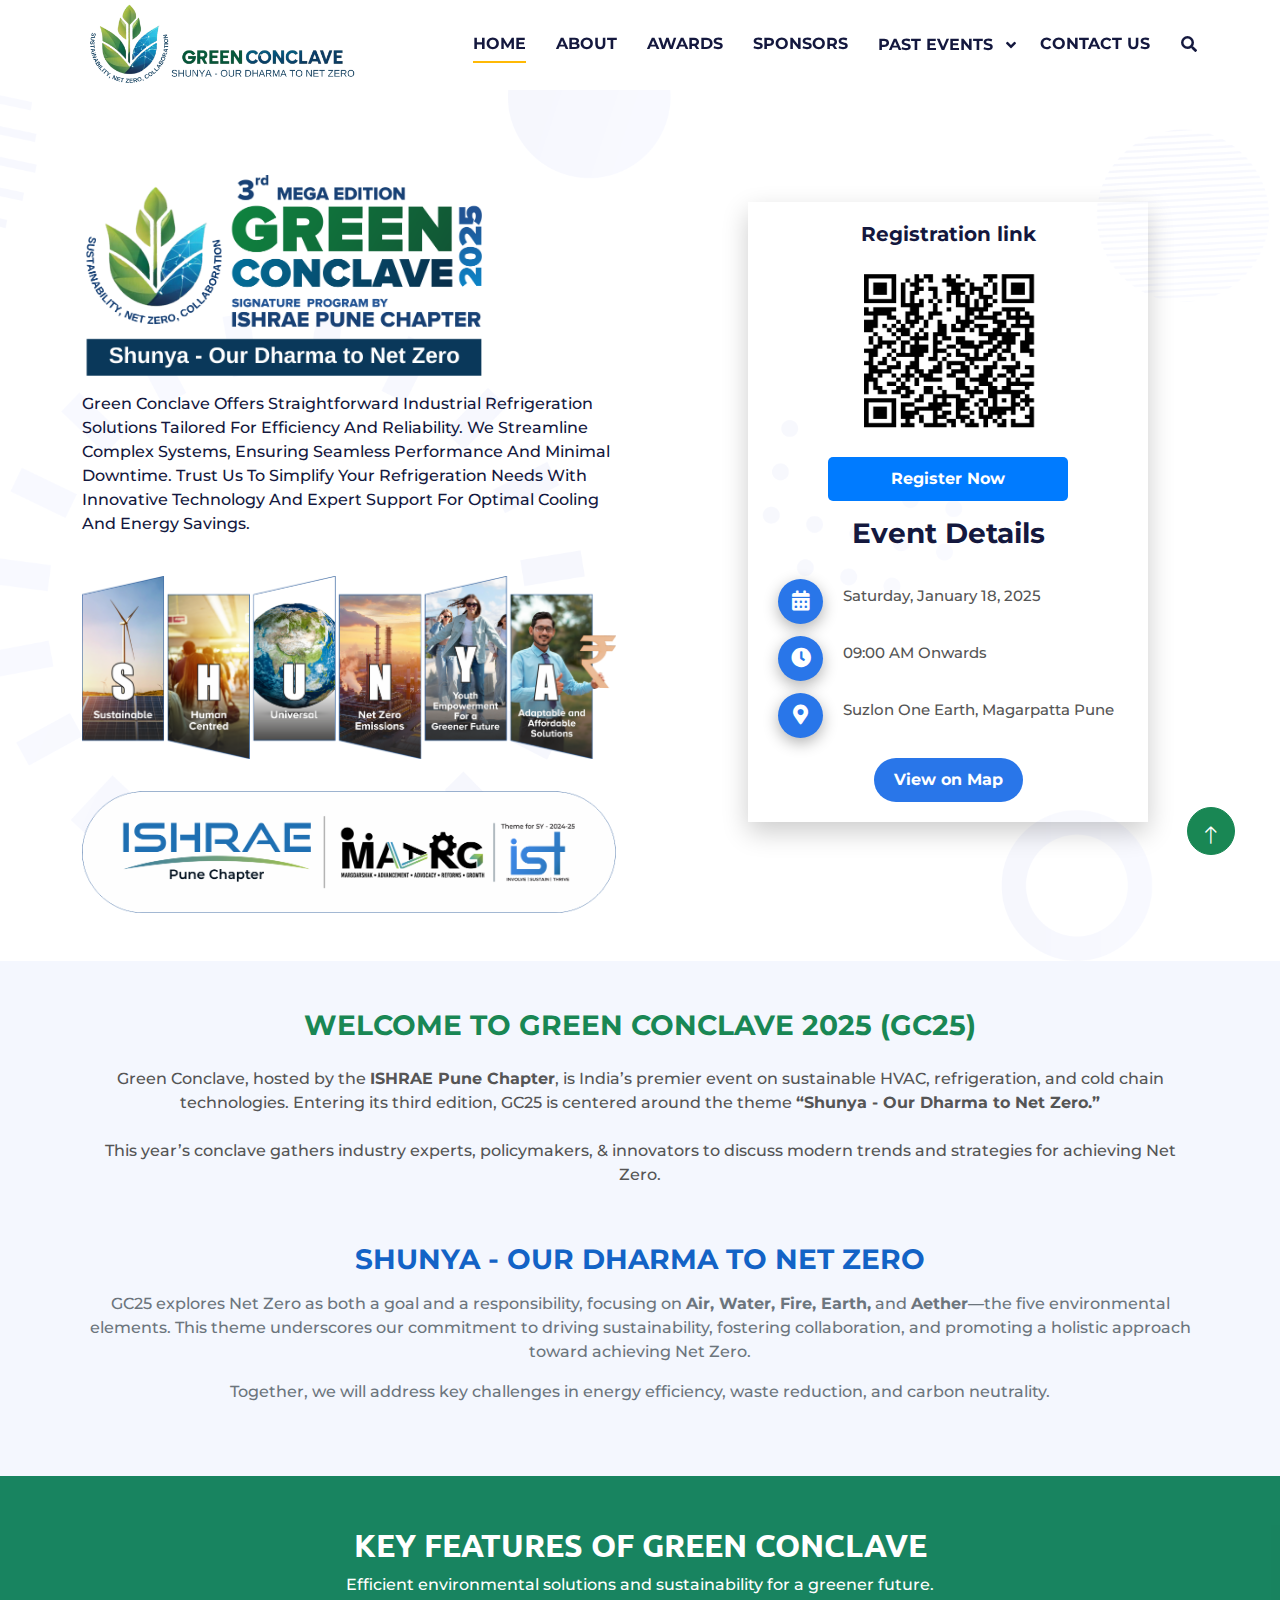
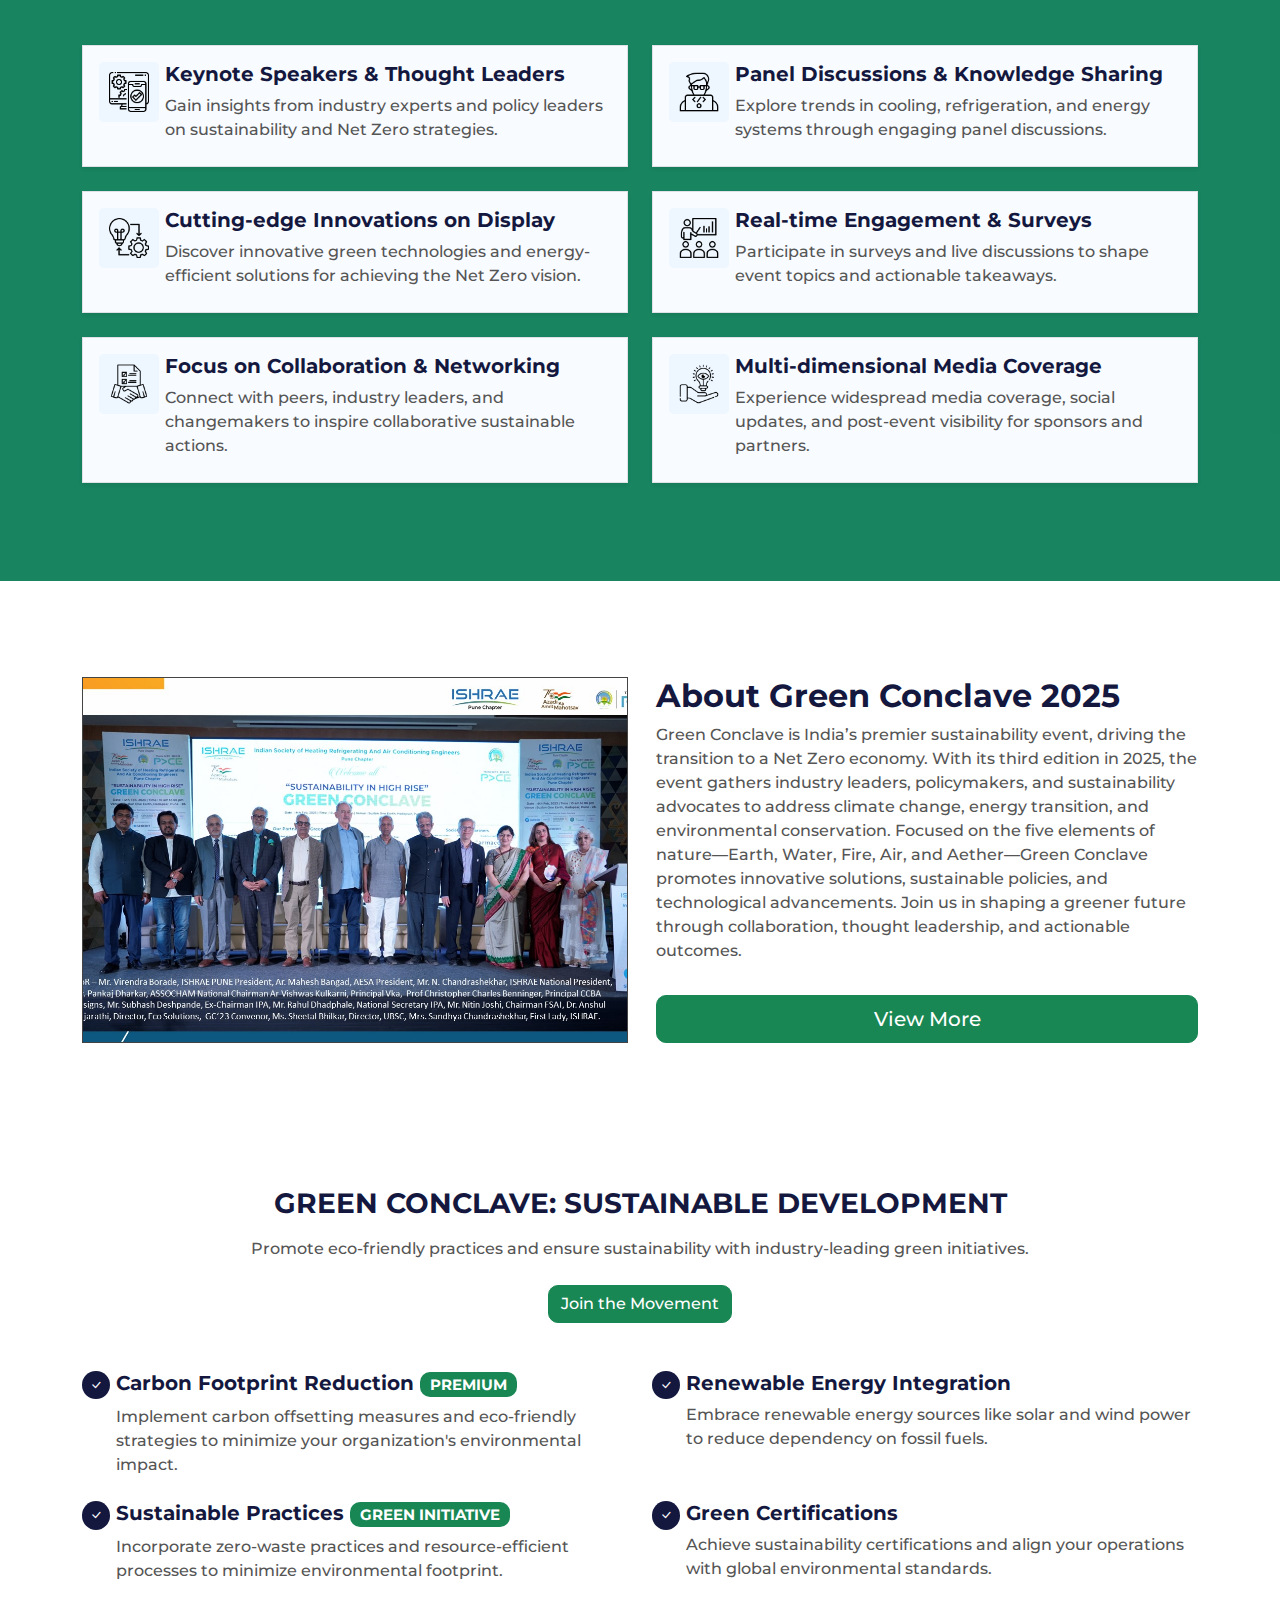
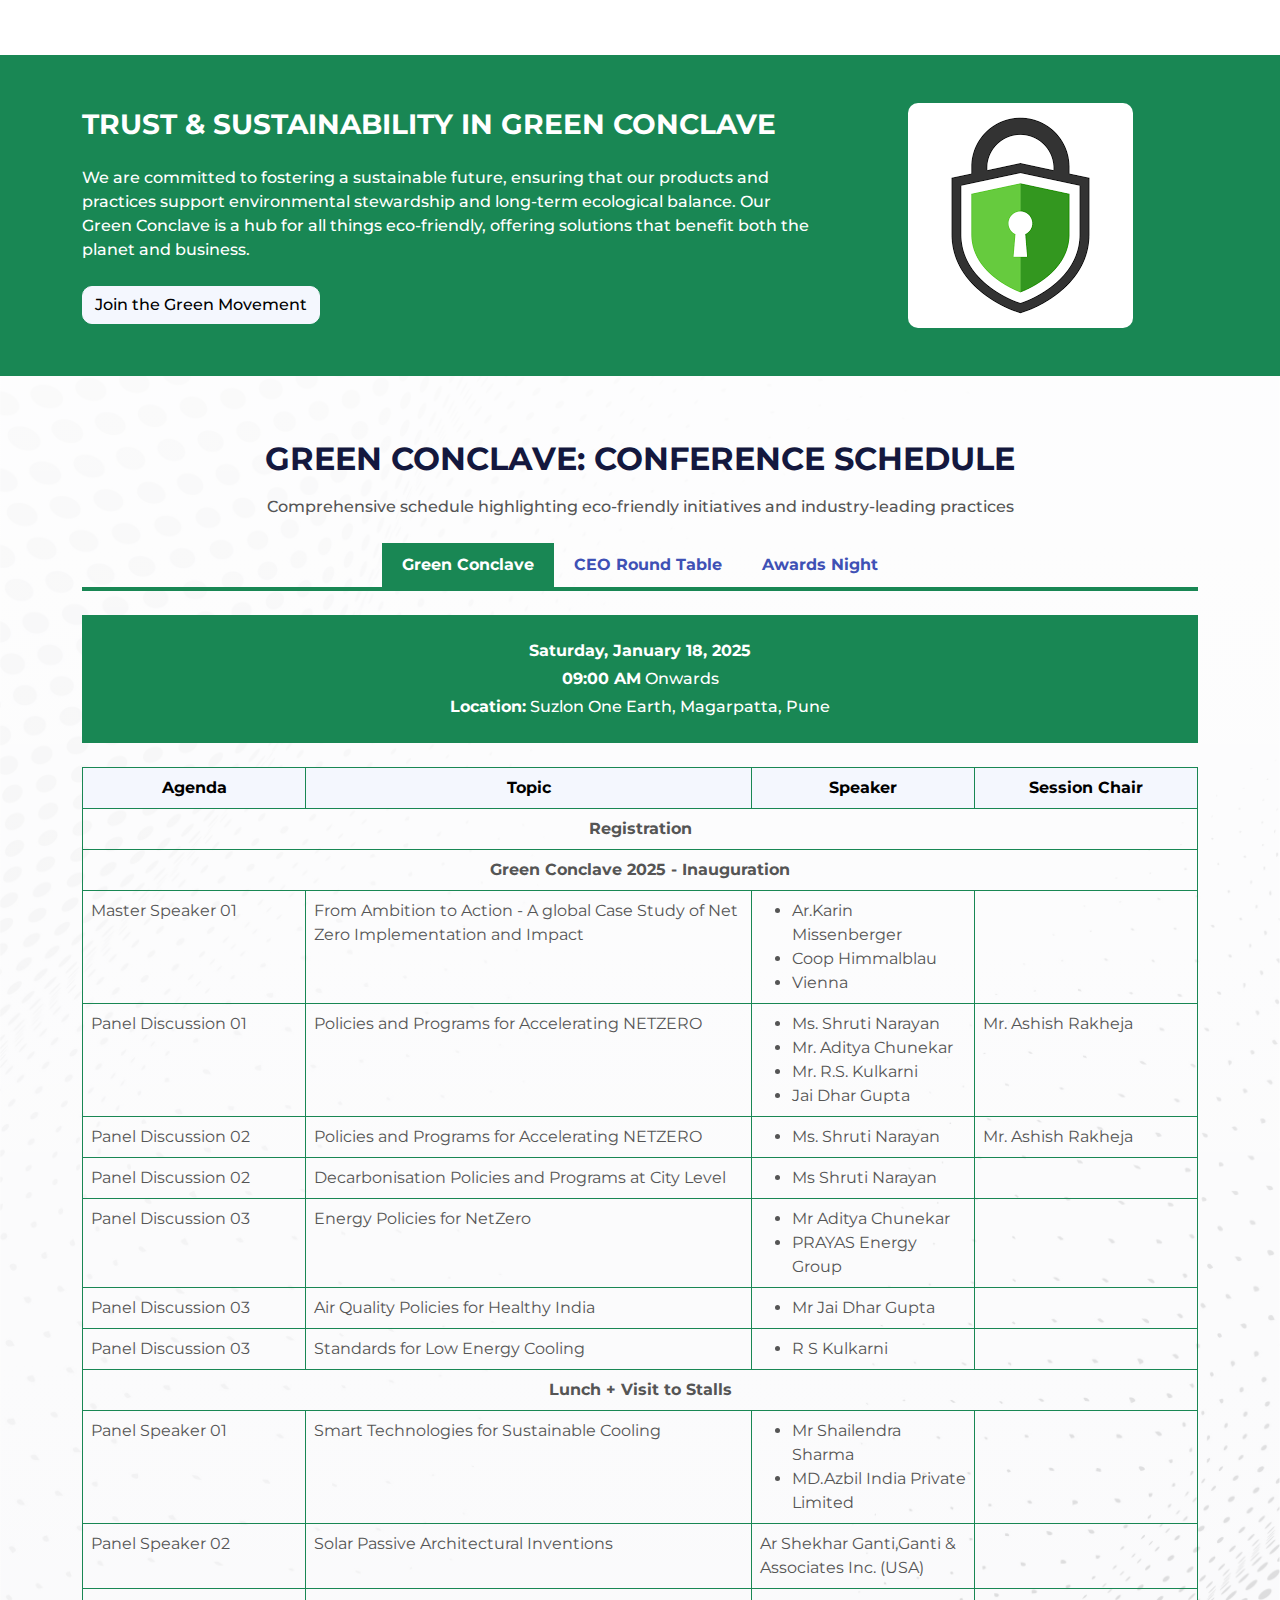
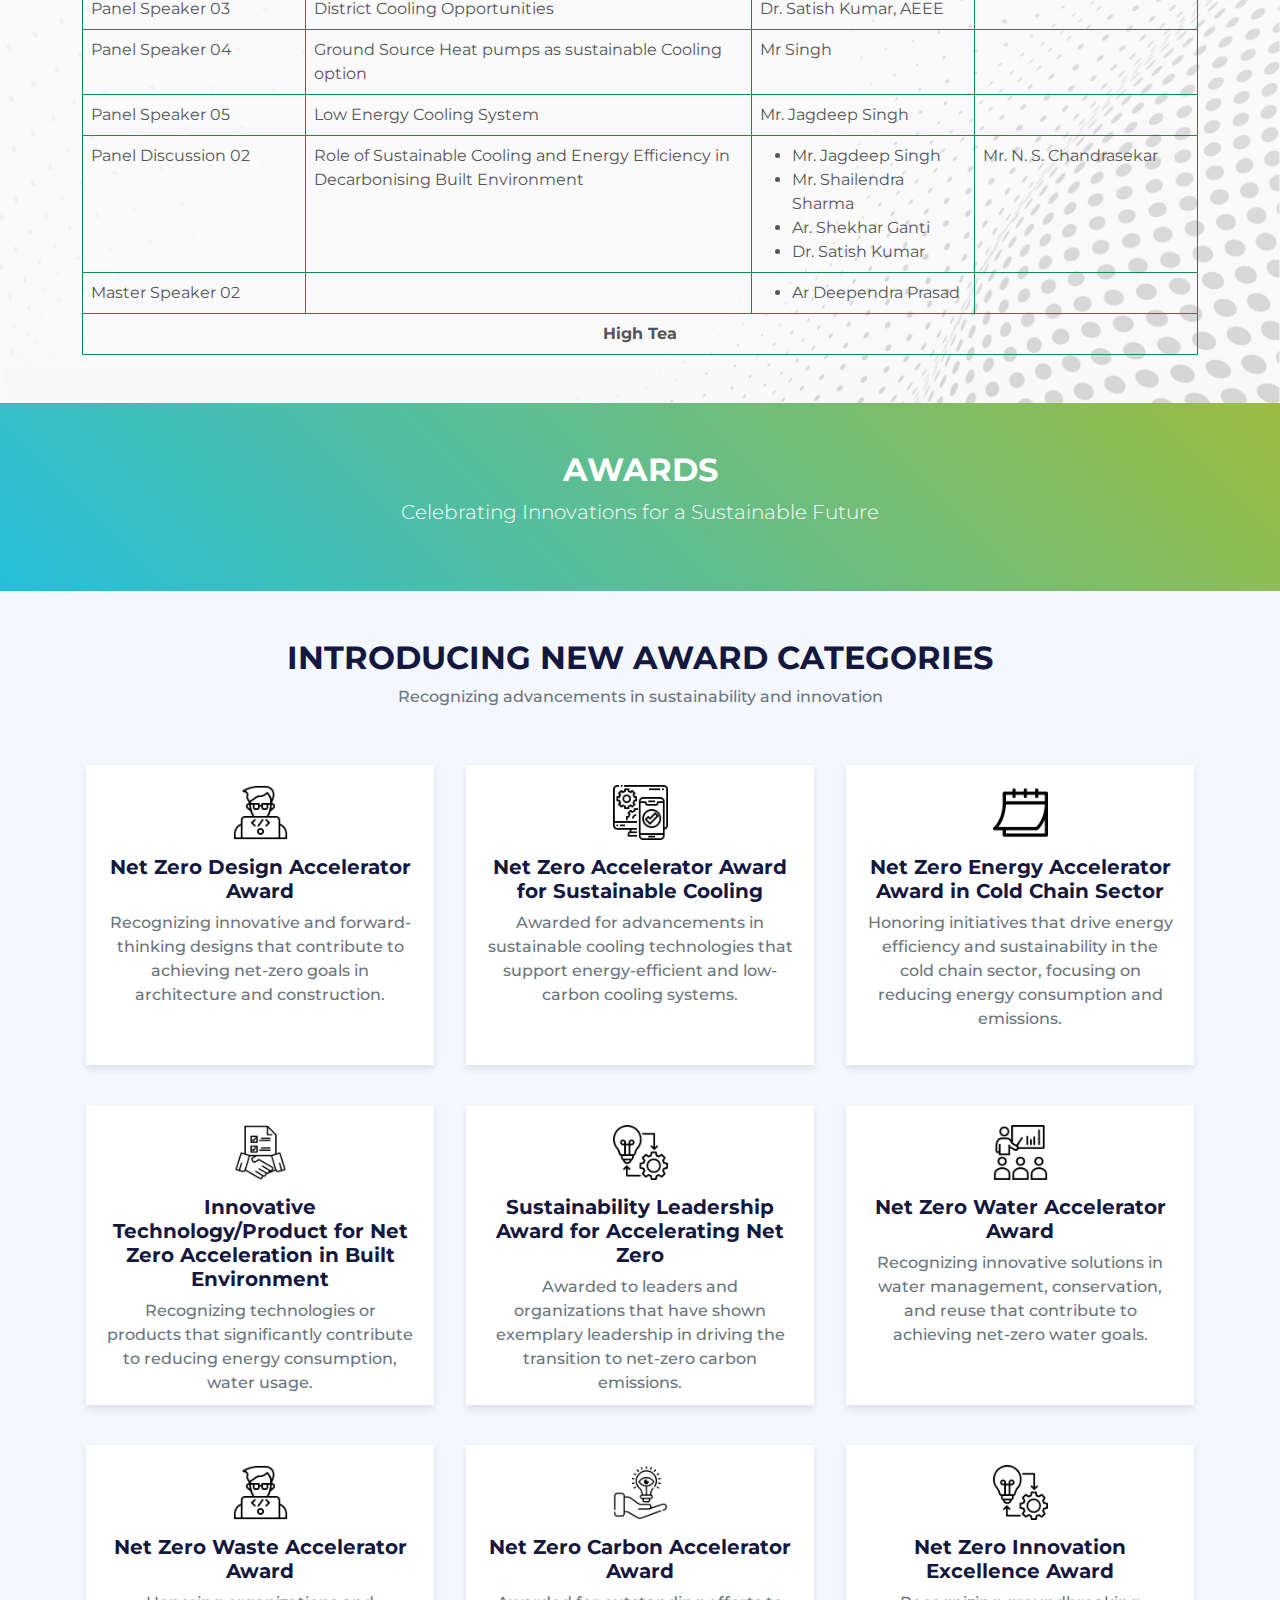
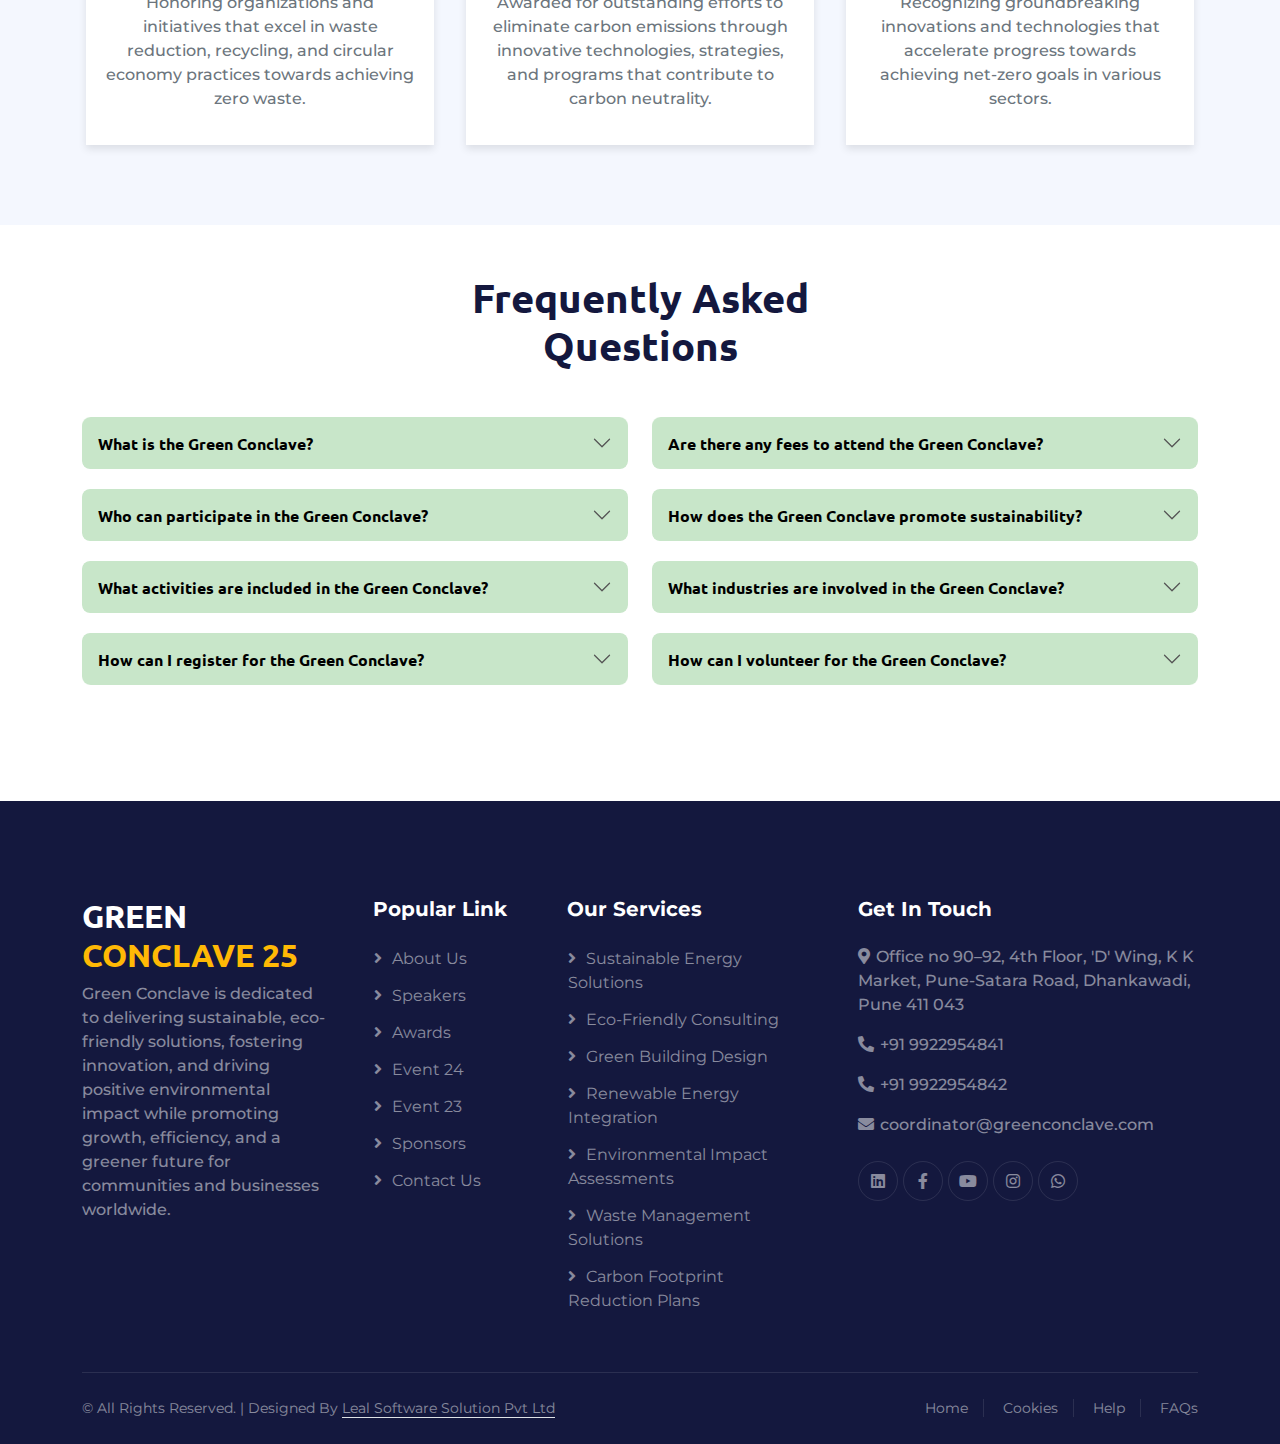
==== commit add20246: "to done green conclave website" ====
--- a/index.html
+++ b/index.html
@@ -2,719 +2,754 @@
 <html lang="en">
 
 <head>
-    <meta charset="utf-8">
-    <title>Green Conclave 25</title>
-    <meta content="width=device-width, initial-scale=1.0" name="viewport">
-    <meta content="" name="keywords">
-    <meta content="" name="description">
-
-    <!-- Favicon -->
-    <link href="img/favicon.ico" rel="icon">
-    <link rel="icon" href="img/GREEN CONCLAVE - SHUNYA.png" type="image/x-icon">
-
-    <!-- Google Web Fonts -->
-    <link rel="preconnect" href="https://fonts.googleapis.com">
-    <link rel="preconnect" href="https://fonts.gstatic.com" crossorigin>
-    <link href="https://fonts.googleapis.com/css2?family=Open+Sans:wght@400;600&family=Ubuntu:wght@500;700&display=swap"
-        rel="stylesheet">
-
-    <!-- Font Stylesheet Montserrat -->
-    <link href="https://fonts.googleapis.com/css2?family=Montserrat:wght@400;500;700&display=swap" rel="stylesheet">
-
-    <!-- Icon Font Stylesheet -->
-    <link href="https://cdnjs.cloudflare.com/ajax/libs/font-awesome/5.10.0/css/all.min.css" rel="stylesheet">
-    <link href="https://cdn.jsdelivr.net/npm/bootstrap-icons@1.4.1/font/bootstrap-icons.css" rel="stylesheet">
-
-    <!-- Libraries Stylesheet -->
-    <link href="lib/animate/animate.min.css" rel="stylesheet">
-    <link href="lib/owlcarousel/assets/owl.carousel.min.css" rel="stylesheet">
-
-    <!-- Customized Bootstrap Stylesheet -->
-    <link href="css/bootstrap.min.css" rel="stylesheet">
-
-    <!-- Template Stylesheet -->
-    <link href="css/style.css" rel="stylesheet">
-    <link rel="stylesheet" href="https://cdn.jsdelivr.net/npm/swiper@11/swiper-bundle.min.css" />
+  <meta charset="utf-8">
+  <title>Green Conclave 25</title>
+  <meta content="width=device-width, initial-scale=1.0" name="viewport">
+  <meta content="" name="keywords">
+  <meta content="" name="description">
+
+  <!-- Favicon -->
+  <link href="img/favicon.ico" rel="icon">
+  <link rel="icon" href="img/GREEN CONCLAVE - SHUNYA.png" type="image/x-icon">
+
+  <!-- Google Web Fonts -->
+  <link rel="preconnect" href="https://fonts.googleapis.com">
+  <link rel="preconnect" href="https://fonts.gstatic.com" crossorigin>
+  <link href="https://fonts.googleapis.com/css2?family=Open+Sans:wght@400;600&family=Ubuntu:wght@500;700&display=swap"
+    rel="stylesheet">
+
+  <!-- Font Stylesheet Montserrat -->
+  <link href="https://fonts.googleapis.com/css2?family=Montserrat:wght@400;500;700&display=swap" rel="stylesheet">
+
+  <!-- Icon Font Stylesheet -->
+  <link href="https://cdnjs.cloudflare.com/ajax/libs/font-awesome/5.10.0/css/all.min.css" rel="stylesheet">
+  <link href="https://cdn.jsdelivr.net/npm/bootstrap-icons@1.4.1/font/bootstrap-icons.css" rel="stylesheet">
+
+  <!-- Libraries Stylesheet -->
+  <link href="lib/animate/animate.min.css" rel="stylesheet">
+  <link href="lib/owlcarousel/assets/owl.carousel.min.css" rel="stylesheet">
+
+  <!-- Customized Bootstrap Stylesheet -->
+  <link href="css/bootstrap.min.css" rel="stylesheet">
+
+  <!-- Template Stylesheet -->
+  <link href="css/style.css" rel="stylesheet">
+  <link rel="stylesheet" href="https://cdn.jsdelivr.net/npm/swiper@11/swiper-bundle.min.css" />
 
 </head>
 
 <body>
-    <!-- Spinner Start -->
-    <div id="spinner"
-        class="show bg-white position-fixed translate-middle w-100 vh-100 top-50 start-50 d-flex align-items-center justify-content-center">
-        <div class="spinner-grow text-primary" style="width: 3rem; height: 3rem;" role="status">
-            <span class="sr-only">Loading...</span>
-        </div>
-    </div>
-    <!-- Spinner End -->
-
-
-    <!-- Navbar Start -->
-    <div class="container-fluid sticky-top" id="navbar">
-        <div class="container">
-            <nav class="navbar navbar-expand-lg navbar-dark p-0">
-                <a href="index.html" class="navbar-brand">
-                    <img src="img/Green_Conclave_HR.png" alt="Button Image" class="animated slideInDown">
+  <!-- Spinner Start -->
+  <div id="spinner"
+    class="show bg-white position-fixed translate-middle w-100 vh-100 top-50 start-50 d-flex align-items-center justify-content-center">
+    <div class="spinner-grow text-primary" style="width: 3rem; height: 3rem;" role="status">
+      <span class="sr-only">Loading...</span>
+    </div>
+  </div>
+  <!-- Spinner End -->
+
+
+  <!-- Navbar Start -->
+  <div class="container-fluid sticky-top" id="navbar">
+    <div class="container">
+      <nav class="navbar navbar-expand-lg navbar-dark p-0">
+        <a href="index.html" class="navbar-brand">
+          <img src="img/Green_Conclave_HR.png" alt="Button Image" class="animated slideInDown">
+        </a>
+        <button type="button" class="navbar-toggler ms-auto me-0" data-bs-toggle="collapse"
+          data-bs-target="#navbarCollapse">
+          <span class="navbar-toggler-icon"></span>
+        </button>
+        <div class="collapse navbar-collapse" id="navbarCollapse">
+          <div class="navbar-nav ms-auto">
+            <a href="index.html" class="nav-item nav-link text-dark fw-bold active">HOME</a>
+            <a href="about.html" class="nav-item nav-link text-dark fw-bold">ABOUT</a>
+            <!-- <a href="speakers.html" class="nav-item nav-link text-dark fw-bold">SPEAKERS</a> -->
+            <a href="awards.html" class="nav-item nav-link text-dark fw-bold">AWARDS</a>
+            <a href="sponsors.html" class="nav-item nav-link text-dark fw-bold">SPONSORS</a>
+            <div class="dropdown nav-item">
+              <button class="dropdown-toggle border-0 bg-transparent pe-4 rounded text-dark fw-bold px-0" type="button"
+                id="dropdownMenuButton" data-bs-toggle="dropdown" aria-haspopup="true" aria-expanded="false">
+                PAST EVENTS
+              </button>
+              <div class="dropdown-menu dropdown-menu-end shadow-lg rounded border-0 mt-2"
+                aria-labelledby="dropdownMenuButton" style="background-color: #f8f9fa;">
+                <a class="dropdown-item py-3 px-4 text-dark" href="event1.html">
+                  <i class="fas fa-seedling me-2"></i>Green Conclave 2024 (GC24)
                 </a>
-                <button type="button" class="navbar-toggler ms-auto me-0" data-bs-toggle="collapse"
-                    data-bs-target="#navbarCollapse">
-                    <span class="navbar-toggler-icon"></span>
-                </button>
-                <div class="collapse navbar-collapse" id="navbarCollapse">
-                    <div class="navbar-nav ms-auto">
-                        <a href="index.html" class="nav-item nav-link text-dark fw-bold active">HOME</a>
-                        <a href="about.html" class="nav-item nav-link text-dark fw-bold">ABOUT</a>
-                        <a href="speakers.html" class="nav-item nav-link text-dark fw-bold">SPEAKERS</a>
-                        <a href="awards.html" class="nav-item nav-link text-dark fw-bold">AWARDS</a>
-                        <a href="sponsors.html" class="nav-item nav-link text-dark fw-bold">SPONSORS</a>
-                        <div class="dropdown nav-item">
-                            <button class="dropdown-toggle border-0 bg-transparent pe-4 rounded text-dark fw-bold px-0"
-                                type="button" id="dropdownMenuButton" data-bs-toggle="dropdown" aria-haspopup="true"
-                                aria-expanded="false">
-                                EVENTS
-                            </button>
-                            <div class="dropdown-menu dropdown-menu-end shadow-lg rounded border-0 mt-2"
-                                aria-labelledby="dropdownMenuButton" style="background-color: #f8f9fa;">
-                                <a class="dropdown-item py-3 px-4 text-dark" href="event1.html">
-                                    <i class="fas fa-drafting-compass me-2"></i>Green Conclave 2024 (GC24)
-                                </a>
-                                <a class="dropdown-item py-3 px-4 text-dark" href="event2.html">
-                                    <i class="fas fa-tasks me-2"></i>Green Conclave 2023 (GC23)
-                                </a>
-                            </div>
-                        </div>
-                        <a href="contact.html" class="nav-item nav-link text-dark fw-bold">CONTACT US</a>
-
-                    </div>
-                    <button type="button" class="btn text-dark p-0 d-none d-lg-block" data-bs-toggle="modal"
-                        data-bs-target="#searchModal" style="color: #9CBC41;">
-                        <i class="fa fa-search"></i>
+                <a class="dropdown-item py-3 px-4 text-dark" href="event2.html">
+                  <i class="fas fa-recycle me-2"></i>Green Conclave 2023 (GC23)
+                </a>
+              </div>
+            </div>
+
+            <a href="contact.html" class="nav-item nav-link text-dark fw-bold">CONTACT US</a>
+
+          </div>
+          <button type="button" class="btn text-dark p-0 d-none d-lg-block" data-bs-toggle="modal"
+            data-bs-target="#searchModal" style="color: #9CBC41;">
+            <i class="fa fa-search"></i>
+          </button>
+        </div>
+      </nav>
+    </div>
+  </div>
+  <!-- Navbar End -->
+
+
+  <!-- Hero Start -->
+  <div class="container-fluid pt-5 home-header">
+    <div class="container pt-5">
+      <div class="row g-5 pt-5">
+        <div class="col-lg-6 align-self-center text-start mb-lg-5">
+          <div class="d-flex justify-content-start align-items-start py-3">
+            <img src="img/gc_images/03.png" alt="Ishare" class="index-banner-img img-fluid">
+          </div>
+          <p class="text-dark mb-4">Green Conclave Offers Straightforward
+            Industrial Refrigeration Solutions Tailored For Efficiency And Reliability. We Streamline
+            Complex Systems, Ensuring Seamless Performance And Minimal Downtime. Trust Us To Simplify Your
+            Refrigeration Needs With Innovative Technology And Expert Support For Optimal Cooling And Energy
+            Savings.</p>
+          <!-- Acronym Section -->
+          <div class="py-3">
+            <img src="img/gc_images/11.png" alt="Ishare" class="img-fluid">
+          </div>
+          <div class="pt-0 pt-lg-3">
+            <img src="img/gc_images/02.png" alt="Ishare" class="img-fluid">
+          </div>
+        </div>
+        <div class="col-lg-6 align-self-center text-center mb-lg-5 pb-5">
+          <!-- Event Information Section -->
+          <div class="container d-flex justify-content-end align-items-end p-0">
+            <div class="event-container">
+              <div class="d-flex justify-content-center gap-4 flex-wrap">
+                <div class="card px-4 text-center rounded-0 border-0" style="width: 18rem;">
+                  <h5 class="card-title mb-3">Registration link</h5>
+                  <img src="img/index_images/Day1.png" alt="Day 1 QR Code"
+                    style="width: 200px; height: 180px; margin: auto;">
+                  <a href="https://ishraehq.in/Admin/CalenderEventMaster/Registration_new/y86oGrUlKUE=" target="_blank">
+                    <button
+                      style="background: #007bff; color: #fff; font-weight: bold; padding: 10px 15px; border: none; border-radius: 5px; width: 100%; margin-top: 15px;">
+                      Register Now
                     </button>
-                </div>
-            </nav>
-        </div>
-    </div>
-    <!-- Navbar End -->
-
-
-    <!-- Hero Start -->
-    <div class="container-fluid pt-5 hero-header">
-        <div class="container pt-5">
-            <div class="row g-5 pt-5">
-                <div class="col-lg-6 align-self-center text-start mb-lg-5">
-                    <h1 class="display-5 text-white mb-4 animated slideInRight">
-                        <span class="fw-bold" style="color: #9CBC41;">GREEN</span> <br>
-                        <span class="fw-bold" style="color: #064a56;">CONCLAVE 25</span>
-                    </h1>
-                    <p class="text-dark mb-4 animated fadeInLeftBig">Green Conclave Offers Straightforward
-                        Industrial Refrigeration Solutions Tailored For Efficiency And Reliability. We Streamline
-                        Complex Systems, Ensuring Seamless Performance And Minimal Downtime. Trust Us To Simplify Your
-                        Refrigeration Needs With Innovative Technology And Expert Support For Optimal Cooling And Energy
-                        Savings.</p>
-                         <!-- Acronym Section -->
-                    <div class="row mt-5">
-                        <div class="col-md-2 text-center">
-                            <h1 class="shunya-text" style="writing-mode: vertical-rl; transform: rotate(180deg); font-size: 2.5rem;">
-                                SHUNYA
-                            </h1>
-                        </div>
-                        <div class="col-md-10">
-                            <ul style="list-style-type: none; padding-left: 0;">
-                                <li><strong>S</strong> - Sustainable</li>
-                                <li><strong>H</strong> - Human Centered</li>
-                                <li><strong>U</strong> - Universal</li>
-                                <li><strong>N</strong> - Net Zero Emissions</li>
-                                <li><strong>Y</strong> - Youth Empowerment for a Greener Future</li>
-                                <li><strong>A</strong> - Adaptable and Affordable Solutions</li>
-                            </ul>
-                        </div>
-                    </div>
-                </div>
-                <div class="col-lg-6 align-self-end text-center mb-lg-5 pb-5">
-                    <div class="container d-flex justify-content-center align-items-end p-0">
-                        <div class="d-flex justify-content-center gap-4 flex-wrap animated slideInRight">
-                            <!-- Day 1 QR Code -->
-                            <div class="card p-4 text-center qr-card shadow rounded-0 border-0" style="width: 18rem;">
-                                <h5 class="card-title mb-3">Day 1 Registration</h5>
-                                <img src="img/index_images/Day1.png" alt="Day 1 QR Code" class="card-img-top mx-auto"
-                                    style="width: 175px; height: 150px; object-fit: cover;">
-                                <a href="https://ishraehq.in/Admin/CalenderEventMaster/Registration_new/y86oGrUlKUE="
-                                    target="_blank">
-                                    <button class="btn btn-primary btn-lg mt-3 w-100"
-                                        style="font-weight: bold;">Register Now</button>
-                                </a>
-                            </div>
-                        </div>
-                    </div>
-                </div>
-            </div>
-        </div>
-    </div>
-    <!-- Hero End -->
-
-
-    <!-- Full Screen Search Start -->
-    <div class="modal fade" id="searchModal" tabindex="-1">
-        <div class="modal-dialog modal-fullscreen">
-            <div class="modal-content" style="background: rgba(20, 24, 62, 0.7);">
-                <div class="modal-header border-0">
-                    <button type="button" class="btn btn-square bg-white btn-close" data-bs-dismiss="modal"
-                        aria-label="Close"></button>
-                </div>
-                <div class="modal-body d-flex align-items-center justify-content-center">
-                    <div class="input-group" style="max-width: 600px;">
-                        <input type="text" class="form-control bg-transparent border-light p-3"
-                            placeholder="Type search keyword">
-                        <button class="btn btn-light px-4"><i class="bi bi-search"></i></button>
-                    </div>
-                </div>
-            </div>
-        </div>
-    </div>
-    <!-- Full Screen Search End -->
-
-
-    <!--Start Introduction Section -->
-    <section class="bg-light py-5 text-center">
-        <div class="container text-start text-lg-center px-3 wow fadeIn" data-wow-delay="0.3s">
-            <!-- Welcome Title -->
-            <h5 class="fs-3 fw-bold text-success mb-4 text-uppercase">Welcome to Green Conclave 2025 (GC25)</h5>
-            <!-- Event Details -->
-            <p class="mb-4 fs-6">
-                Green Conclave, hosted by the <strong>ISHRAE Pune Chapter</strong>, is India’s premier event on
-                sustainable HVAC, refrigeration, and cold chain technologies.
-                Entering its third edition, GC25 is centered around the theme <strong>“Shunya - Our Dharma to Net
-                    Zero.”</strong>
+                  </a>
+                </div>
+              </div>
+              <h5 class="text-dark py-3 fs-3">Event Details</h5>
+
+              <!-- Date -->
+              <div class="event-info">
+                <div class="event-icon">
+                  <i class="fas fa-calendar-alt"></i>
+                </div>
+                <p id="eventDate" class="event-text align-self-end"> Saturday, January 18, 2025</p>
+              </div>
+
+              <!-- Time -->
+              <div class="event-info">
+                <div class="event-icon">
+                  <i class="fas fa-clock"></i>
+                </div>
+                <p id="eventTime" class="event-text align-self-end">09:00 AM Onwards</p>
+              </div>
+
+              <!-- Location -->
+              <div class="event-info">
+                <div class="event-icon">
+                  <i class="fas fa-map-marker-alt"></i>
+                </div>
+                <p class="event-text align-self-end">Suzlon One Earth, Magarpatta Pune</p>
+              </div>
+
+              <!-- Button -->
+              <a href="https://maps.app.goo.gl/pvtWJYBeem2FNqkGA" target="_blank" rel="noopener noreferrer">
+                <button class="event-button mt-2">View on Map</button>
+              </a>
+            </div>
+          </div>
+        </div>
+
+      </div>
+    </div>
+  </div>
+  <!-- Hero End -->
+
+
+  <!-- Full Screen Search Start -->
+  <div class="modal fade" id="searchModal" tabindex="-1">
+    <div class="modal-dialog modal-fullscreen">
+      <div class="modal-content" style="background: rgba(20, 24, 62, 0.7);">
+        <div class="modal-header border-0">
+          <button type="button" class="btn btn-square bg-white btn-close" data-bs-dismiss="modal"
+            aria-label="Close"></button>
+        </div>
+        <div class="modal-body d-flex align-items-center justify-content-center">
+          <div class="input-group" style="max-width: 600px;">
+            <input type="text" class="form-control bg-transparent border-light p-3" placeholder="Type search keyword">
+            <button class="btn btn-light px-4"><i class="bi bi-search"></i></button>
+          </div>
+        </div>
+      </div>
+    </div>
+  </div>
+  <!-- Full Screen Search End -->
+
+
+  <!--Start Introduction Section -->
+  <section class="bg-light py-5 text-center">
+    <div class="container text-start text-lg-center px-3">
+      <!-- Welcome Title -->
+      <h5 class="fs-3 fw-bold text-success mb-4 text-uppercase">Welcome to Green Conclave 2025 (GC25)</h5>
+      <!-- Event Details -->
+      <p class="mb-4 fs-6">
+        Green Conclave, hosted by the <strong>ISHRAE Pune Chapter</strong>, is India’s premier event on
+        sustainable HVAC, refrigeration, and cold chain technologies.
+        Entering its third edition, GC25 is centered around the theme <strong>“Shunya - Our Dharma to Net
+          Zero.”</strong>
+      </p>
+      <p class="mb-5 fs-6">
+        This year’s conclave gathers industry experts, policymakers, & innovators to discuss modern trends
+        and
+        strategies for achieving Net Zero.
+      </p>
+      <!-- About the Theme -->
+      <div class="py-2">
+        <h5 class="fs-3 fw-bold text-primary text-uppercase mb-3">Shunya - Our Dharma to Net Zero</h5>
+        <p class="text-muted fs-6">
+          GC25 explores Net Zero as both a goal and a responsibility, focusing on <strong>Air, Water,
+            Fire,
+            Earth,</strong> and <strong>Aether</strong>—the five environmental elements.
+          This theme underscores our commitment to driving sustainability, fostering collaboration, and
+          promoting a holistic approach toward achieving Net Zero.
+        </p>
+        <p class="text-muted fs-6">
+          Together, we will address key challenges in energy efficiency, waste reduction, and carbon
+          neutrality.
+        </p>
+      </div>
+    </div>
+  </section>
+  <!--End Introduction Section -->
+
+
+  <!-- Start Section  -->
+  <section class="bg-primary myhome-container">
+    <div class="opacity">
+      <div class="container pb-5">
+        <div class="text-center mb-5">
+          <h2 class="text-white text-uppercase">Key Features of Green Conclave</h2>
+          <p class="text-white">Efficient environmental solutions and sustainability for a greener future.</p>
+        </div>
+        <div class="row g-4">
+          <div class="col-lg-6">
+            <div class="d-flex align-items-start p-3 border rounded-0 shadow-sm"
+              style="background-color: #f8fbff; height: auto;">
+              <div class="me-3"
+                style="flex-shrink: 0; width: 60px; height: 60px; background-color: #eef7ff; display: flex; justify-content: center; align-items: center; border-radius: 5px;">
+                <img src="img/index_images/app-development.jpg" alt="Service Icon" style="width: 40px; height: 40px;">
+              </div>
+              <div>
+                <h5 class="mb-2">Keynote Speakers & Thought Leaders</h5>
+                <p class="mb-2">Gain insights from industry experts and policy leaders on sustainability
+                  and Net Zero strategies.</p>
+              </div>
+            </div>
+          </div>
+          <div class="col-lg-6">
+            <div class="d-flex align-items-start p-3 border rounded-0 shadow-sm"
+              style="background-color: #f8fbff; height: auto;">
+              <div class="me-3"
+                style="flex-shrink: 0; width: 60px; height: 60px; background-color: #eef7ff; display: flex; justify-content: center; align-items: center; border-radius: 5px;">
+                <img src="img/index_images/coding (1).png" alt="Service Icon" style="width: 40px; height: 40px;">
+              </div>
+              <div>
+                <h5 class="mb-2">Panel Discussions & Knowledge Sharing</h5>
+                <p class="mb-2">Explore trends in cooling, refrigeration, and energy systems through
+                  engaging panel discussions.</p>
+              </div>
+            </div>
+          </div>
+          <div class="col-lg-6">
+            <div class="d-flex align-items-start p-3 border rounded-0 shadow-sm"
+              style="background-color: #f8fbff; height: auto;">
+              <div class="me-3"
+                style="flex-shrink: 0; width: 60px; height: 60px; background-color: #eef7ff; display: flex; justify-content: center; align-items: center; border-radius: 5px;">
+                <img src="img/index_images/sw_implemention.jpg" alt="Service Icon" style="width: 40px; height: 40px;">
+              </div>
+              <div>
+                <h5 class="mb-2">Cutting-edge Innovations on Display</h5>
+                <p class="mb-2">Discover innovative green technologies and energy-efficient solutions
+                  for achieving the Net Zero vision.</p>
+              </div>
+            </div>
+          </div>
+          <div class="col-lg-6">
+            <div class="d-flex align-items-start p-3 border rounded-0 shadow-sm"
+              style="background-color: #f8fbff; height: auto;">
+              <div class="me-3"
+                style="flex-shrink: 0; width: 60px; height: 60px; background-color: #eef7ff; display: flex; justify-content: center; align-items: center; border-radius: 5px;">
+                <img src="img/index_images/sw_training.jpg" alt="Service Icon" style="width: 40px; height: 40px;">
+              </div>
+              <div>
+                <h5 class="mb-2">Real-time Engagement & Surveys</h5>
+                <p class="mb-2">Participate in surveys and live discussions to shape event topics and
+                  actionable takeaways.</p>
+              </div>
+            </div>
+          </div>
+          <div class="col-lg-6">
+            <div class="d-flex align-items-start p-3 border rounded-0 shadow-sm"
+              style="background-color: #f8fbff; height: auto;">
+              <div class="me-3"
+                style="flex-shrink: 0; width: 60px; height: 60px; background-color: #eef7ff; display: flex; justify-content: center; align-items: center; border-radius: 5px;">
+                <img src="img/index_images/completed-task.png" alt="Service Icon" style="width: 40px; height: 40px;">
+              </div>
+              <div>
+                <h5 class="mb-2">Focus on Collaboration & Networking</h5>
+                <p class="mb-2">Connect with peers, industry leaders, and changemakers to inspire
+                  collaborative sustainable actions.</p>
+              </div>
+            </div>
+          </div>
+          <div class="col-lg-6">
+            <div class="d-flex align-items-start p-3 border rounded-0 shadow-sm"
+              style="background-color: #f8fbff; height: auto;">
+              <div class="me-3"
+                style="flex-shrink: 0; width: 60px; height: 60px; background-color: #eef7ff; display: flex; justify-content: center; align-items: center; border-radius: 5px;">
+                <img src="img/index_images/visionary.png" alt="Service Icon" style="width: 40px; height: 40px;">
+              </div>
+              <div>
+                <h5 class="mb-2">Multi-dimensional Media Coverage</h5>
+                <p class="mb-2">Experience widespread media coverage, social updates, and post-event
+                  visibility for sponsors and partners.</p>
+              </div>
+            </div>
+          </div>
+        </div>
+      </div>
+    </div>
+  </section>
+  <!-- End Section -->
+
+
+  <!-- About Green Conclave -->
+  <div class="container py-5">
+    <div class="row py-0 py-lg-5">
+      <div class="col-md-6">
+        <img src="img/GC'23 Group Photo.jpg" alt="Building" class="img-fluid home-index-main">
+      </div>
+      <div class="col-md-6 d-flex flex-column justify-content-center ps-3 hero-home-desc">
+        <h5 class="fs-2 text-dark fw-bold">About Green Conclave 2025</h5>
+        <p>
+          Green Conclave is India’s premier sustainability event, driving the transition to a Net Zero
+          economy. With its third edition in 2025, the event gathers industry leaders, policymakers, and
+          sustainability advocates to address climate change, energy transition, and environmental
+          conservation. Focused on the five elements of nature—Earth, Water, Fire, Air, and Aether—Green
+          Conclave promotes innovative solutions, sustainable policies, and technological advancements. Join
+          us in shaping a greener future through collaboration, thought leadership, and actionable outcomes.
+        </p>
+        <a href="https://drive.google.com/file/d/15SKSvd4Eybd0MLts7Vev9_wdKmFfO9I8/view?usp=drive_link" target="_blank"
+          rel="noopener noreferrer">
+          <button class="btn btn-success btn-lg mt-3 w-100">View More</button>
+        </a>
+      </div>
+    </div>
+  </div>
+  <!--  -->
+
+
+  <!-- Start this security -->
+  <section class="container">
+    <div class="text-start text-lg-center py-5">
+      <h5 class="fs-3 fw-bold text-dark text-uppercase mb-3">Green Conclave: Sustainable Development</h5>
+      <p class="mb-4">Promote eco-friendly practices and ensure sustainability with industry-leading green
+        initiatives.</p>
+      <div>
+        <a href="https://ishraehq.in/Admin/CalenderEventMaster/Registration_new/y86oGrUlKUE=" target="_blank">
+          <button class="btn btn-success mb-5">Join the Movement</button>
+        </a>
+      </div>
+      <div class="row text-start">
+        <div class="col-12 col-md-6 d-flex align-items-start mb-4">
+          <div class="me-3">
+            <span class="badge bg-dark rounded-circle" style="padding: 8px;">
+              <i class="bi bi-check-lg text-white"></i>
+            </span>
+          </div>
+          <div>
+            <h5 class="fw-bold">Carbon Footprint Reduction <span class="badge bg-success text-white">PREMIUM</span></h5>
+            <p class="mb-0">Implement carbon offsetting measures and eco-friendly strategies to minimize
+              your organization's environmental impact.</p>
+          </div>
+        </div>
+        <div class="col-12 col-md-6 d-flex align-items-start mb-4">
+          <div class="me-3">
+            <span class="badge bg-dark rounded-circle" style="padding: 8px;">
+              <i class="bi bi-check-lg text-white"></i>
+            </span>
+          </div>
+          <div>
+            <h5 class="fw-bold">Renewable Energy Integration</h5>
+            <p class="mb-0">Embrace renewable energy sources like solar and wind power to reduce
+              dependency
+              on fossil fuels.</p>
+          </div>
+        </div>
+        <div class="col-12 col-md-6 d-flex align-items-start mb-4">
+          <div class="me-3">
+            <span class="badge bg-dark rounded-circle" style="padding: 8px;">
+              <i class="bi bi-check-lg text-white"></i>
+            </span>
+          </div>
+          <div>
+            <h5 class="fw-bold">Sustainable Practices <span class="badge bg-success text-white">GREEN
+                INITIATIVE</span></h5>
+            <p class="mb-0">Incorporate zero-waste practices and resource-efficient processes to
+              minimize
+              environmental footprint.</p>
+          </div>
+        </div>
+        <div class="col-12 col-md-6 d-flex align-items-start mb-4">
+          <div class="me-3">
+            <span class="badge bg-dark rounded-circle" style="padding: 8px;">
+              <i class="bi bi-check-lg text-white"></i>
+            </span>
+          </div>
+          <div>
+            <h5 class="fw-bold">Green Certifications</h5>
+            <p class="mb-0">Achieve sustainability certifications and align your operations with global
+              environmental standards.</p>
+          </div>
+        </div>
+      </div>
+    </div>
+  </section>
+
+  <!-- Green Conclave Trust & Sustainability Section -->
+  <section class="container-fluid p-0">
+    <div class="bg-success text-white py-5">
+      <div class="container">
+        <div class="row align-items-center">
+          <!-- Text Section -->
+          <div class="col-12 col-lg-8 mb-4 mb-lg-0 text-start text-lg-start">
+            <h5 class="fs-3 fw-bold text-uppercase text-white">Trust & Sustainability in Green Conclave</h5>
+            <p class="my-4">
+              We are committed to fostering a sustainable future, ensuring that our products and
+              practices
+              support environmental stewardship and long-term ecological balance.
+              Our Green Conclave is a hub for all things eco-friendly, offering solutions that benefit
+              both the planet and business.
             </p>
-            <p class="mb-5 fs-6">
-                This year’s conclave gathers industry experts, policymakers, & innovators to discuss modern trends
-                and
-                strategies for achieving Net Zero.
-            </p>
-            <!-- About the Theme -->
-            <div class="wow fadeIn" data-wow-delay="0.5s">
-                <h5 class="fs-3 fw-bold text-primary text-uppercase mb-3">Shunya - Our Dharma to Net Zero</h5>
-                <p class="text-muted fs-6">
-                    GC25 explores Net Zero as both a goal and a responsibility, focusing on <strong>Air, Water,
-                        Fire,
-                        Earth,</strong> and <strong>Aether</strong>—the five environmental elements.
-                    This theme underscores our commitment to driving sustainability, fostering collaboration, and
-                    promoting a holistic approach toward achieving Net Zero.
-                </p>
-                <p class="text-muted fs-6">
-                    Together, we will address key challenges in energy efficiency, waste reduction, and carbon
-                    neutrality.
-                </p>
-            </div>
-        </div>
-    </section>
-    <!--End Introduction Section -->
-
-
-    <!-- Start Section  -->
-    <section class="bg-primary myhome-container">
-        <div class="opacity">
-            <div class="container pb-5">
-                <div class="text-center mb-5 wow fadeIn" data-wow-delay="0.2s">
-                    <h2 class="text-white text-uppercase">Key Features of Green Conclave</h2>
-                    <p class="text-white">Efficient environmental solutions and sustainability for a greener future.
-                    </p>
-                </div>
-                <div class="row g-4">
-                    <div class="col-lg-6">
-                        <div class="d-flex align-items-start p-3 border rounded-0 shadow-sm wow animated fadeInLeftBig"
-                            data-wow-delay="0.2s" style="background-color: #f8fbff; height: auto;">
-                            <div class="me-3"
-                                style="flex-shrink: 0; width: 60px; height: 60px; background-color: #eef7ff; display: flex; justify-content: center; align-items: center; border-radius: 5px;">
-                                <img src="img/index_images/app-development.jpg" alt="Service Icon"
-                                    style="width: 40px; height: 40px;">
-                            </div>
-                            <div>
-                                <h5 class="mb-2">Sustainable Task Management</h5>
-                                <p class="mb-2">Green Conclave allows you to efficiently manage tasks while ensuring
-                                    sustainable practices are followed throughout the process.</p>
-                            </div>
-                        </div>
-                    </div>
-                    <div class="col-lg-6">
-                        <div class="d-flex align-items-start p-3 border rounded-0 shadow-sm wow animated fadeInRightBig"
-                            data-wow-delay="0.2s" style="background-color: #f8fbff; height: auto;">
-                            <div class="me-3"
-                                style="flex-shrink: 0; width: 60px; height: 60px; background-color: #eef7ff; display: flex; justify-content: center; align-items: center; border-radius: 5px;">
-                                <img src="img/index_images/coding (1).png" alt="Service Icon"
-                                    style="width: 40px; height: 40px;">
-                            </div>
-                            <div>
-                                <h5 class="mb-2">Eco-friendly Calendar Integration</h5>
-                                <p class="mb-2">Integrate your tasks seamlessly with eco-friendly calendar
-                                    management to
-                                    stay aligned with green deadlines and events.</p>
-                            </div>
-                        </div>
-                    </div>
-                    <div class="col-lg-6">
-                        <div class="d-flex align-items-start p-3 border rounded-0 shadow-sm wow animated fadeInLeftBig"
-                            data-wow-delay="0.3s" style="background-color: #f8fbff; height: auto;">
-                            <div class="me-3"
-                                style="flex-shrink: 0; width: 60px; height: 60px; background-color: #eef7ff; display: flex; justify-content: center; align-items: center; border-radius: 5px;">
-                                <img src="img/index_images/completed-task.png" alt="Service Icon"
-                                    style="width: 40px; height: 40px;">
-                            </div>
-                            <div>
-                                <h5 class="mb-2">Green Dashboards</h5>
-                                <p class="mb-2">Personalized dashboards to track sustainable project progress,
-                                    environmental goals, and team activities.</p>
-                            </div>
-                        </div>
-                    </div>
-                    <div class="col-lg-6">
-                        <div class="d-flex align-items-start p-3 border rounded-0 shadow-sm wow animated fadeInRightBig"
-                            data-wow-delay="0.3s" style="background-color: #f8fbff; height: auto;">
-                            <div class="me-3"
-                                style="flex-shrink: 0; width: 60px; height: 60px; background-color: #eef7ff; display: flex; justify-content: center; align-items: center; border-radius: 5px;">
-                                <img src="img/index_images/sw_implemention.jpg" alt="Service Icon"
-                                    style="width: 40px; height: 40px;">
-                            </div>
-                            <div>
-                                <h5 class="mb-2">Eco-conscious Reporting</h5>
-                                <p class="mb-2">Generate reports focused on environmental impact, project
-                                    sustainability, and performance metrics.</p>
-                            </div>
-                        </div>
-                    </div>
-                    <div class="col-lg-6">
-                        <div class="d-flex align-items-start p-3 border rounded-0 shadow-sm wow animated fadeInLeftBig"
-                            data-wow-delay="0.3s" style="background-color: #f8fbff; height: auto;">
-                            <div class="me-3"
-                                style="flex-shrink: 0; width: 60px; height: 60px; background-color: #eef7ff; display: flex; justify-content: center; align-items: center; border-radius: 5px;">
-                                <img src="img/index_images/sw_training.jpg" alt="Service Icon"
-                                    style="width: 40px; height: 40px;">
-                            </div>
-                            <div>
-                                <h5 class="mb-2">Collaborate for Sustainability</h5>
-                                <p class="mb-2">Collaborate in real-time with the team using tools that focus on
-                                    sustainability and eco-friendly solutions.</p>
-                            </div>
-                        </div>
-                    </div>
-                    <div class="col-lg-6">
-                        <div class="d-flex align-items-start p-3 border rounded-0 shadow-sm wow animated fadeInRightBig"
-                            data-wow-delay="0.3s" style="background-color: #f8fbff; height: auto;">
-                            <div class="me-3"
-                                style="flex-shrink: 0; width: 60px; height: 60px; background-color: #eef7ff; display: flex; justify-content: center; align-items: center; border-radius: 5px;">
-                                <img src="img/index_images/visionary.png" alt="Service Icon"
-                                    style="width: 40px; height: 40px;">
-                            </div>
-                            <div>
-                                <h5 class="mb-2">Eco-friendly Notifications</h5>
-                                <p class="mb-2">Stay updated with automated notifications that promote
-                                    sustainability
-                                    and environmental awareness.</p>
-                            </div>
-                        </div>
-                    </div>
-                </div>
-            </div>
-        </div>
-    </section>
-    <!-- End Section -->
-
-
-    <!-- About Green Conclave -->
-    <div class="container py-5">
-        <div class="row py-0 py-lg-5">
-            <div class="col-md-6 wow animated fadeInLeftBig" data-wow-delay="0.2s">
-                <img src="img/GC'23 Group Photo.jpg" alt="Building" class="img-fluid home-index-main">
-            </div>
-            <div class="col-md-6 d-flex flex-column justify-content-center ps-3 hero-home-desc wow animated fadeInRightBig"
-                data-wow-delay="0.2s">
-                <h5 class="fs-2 text-dark fw-bold">What is all about us?</h5>
-                <p>
-                    A small river named Duden flows by their place and supplies it with the necessary regelialia. It
-                    is
-                    a paradisiac country, in which roasted parts of sentences fly into your mouth. On her way she met a
-                    copy. </p>
-                <p> The copy warned the Little Blind Text, that where it came from it
-                    would
-                    have been rewritten a thousand times and everything that was left from its origin would be the
-                    word
-                    "and" and the Little Blind Text should turn around and return to its own, safe country. But
-                    nothing
-                    the copy said could convince her and so it didn't take long until a few insidious Copy Writers
-                    ambushed her, made her drunk with Longe and Parole and dragged her into their agency, where they
-                    abused her for their.
-                </p>
-                <a href="https://drive.google.com/file/d/1THNUF6xzn-fS81NhEeHMBWC32r8ebxFc/view?usp=drive_link"
-                    target="_blank" rel="noopener noreferrer">
-                    <button class="btn btn-success btn-lg mt-3 w-100">View More</button>
-                </a>
-            </div>
-        </div>
-    </div>
-    <!--  -->
-
-
-    <!-- Start this security -->
-    <section class="container">
-        <div class="text-start text-lg-center py-5 wow fadeIn" data-wow-delay="0.5s">
-            <h5 class="fs-3 fw-bold text-dark text-uppercase mb-3">Green Conclave: Sustainable Development</h5>
-            <p class="mb-4">Promote eco-friendly practices and ensure sustainability with industry-leading green
-                initiatives.</p>
-            <div>
-                <a href="https://ishraehq.in/Admin/CalenderEventMaster/Registration_new/y86oGrUlKUE=" target="_blank">
-                    <button class="btn btn-success mb-5">Join the Movement</button>
-                </a>
-            </div>
-            <div class="row text-start">
-                <div class="col-12 col-md-6 d-flex align-items-start mb-4">
-                    <div class="me-3">
-                        <span class="badge bg-dark rounded-circle" style="padding: 8px;">
-                            <i class="bi bi-check-lg text-white"></i>
-                        </span>
-                    </div>
-                    <div>
-                        <h5 class="fw-bold">Carbon Footprint Reduction <span
-                                class="badge bg-success text-white">PREMIUM</span></h5>
-                        <p class="mb-0">Implement carbon offsetting measures and eco-friendly strategies to minimize
-                            your organization's environmental impact.</p>
-                    </div>
-                </div>
-                <div class="col-12 col-md-6 d-flex align-items-start mb-4">
-                    <div class="me-3">
-                        <span class="badge bg-dark rounded-circle" style="padding: 8px;">
-                            <i class="bi bi-check-lg text-white"></i>
-                        </span>
-                    </div>
-                    <div>
-                        <h5 class="fw-bold">Renewable Energy Integration</h5>
-                        <p class="mb-0">Embrace renewable energy sources like solar and wind power to reduce
-                            dependency
-                            on fossil fuels.</p>
-                    </div>
-                </div>
-                <div class="col-12 col-md-6 d-flex align-items-start mb-4">
-                    <div class="me-3">
-                        <span class="badge bg-dark rounded-circle" style="padding: 8px;">
-                            <i class="bi bi-check-lg text-white"></i>
-                        </span>
-                    </div>
-                    <div>
-                        <h5 class="fw-bold">Sustainable Practices <span class="badge bg-success text-white">GREEN
-                                INITIATIVE</span></h5>
-                        <p class="mb-0">Incorporate zero-waste practices and resource-efficient processes to
-                            minimize
-                            environmental footprint.</p>
-                    </div>
-                </div>
-                <div class="col-12 col-md-6 d-flex align-items-start mb-4">
-                    <div class="me-3">
-                        <span class="badge bg-dark rounded-circle" style="padding: 8px;">
-                            <i class="bi bi-check-lg text-white"></i>
-                        </span>
-                    </div>
-                    <div>
-                        <h5 class="fw-bold">Green Certifications</h5>
-                        <p class="mb-0">Achieve sustainability certifications and align your operations with global
-                            environmental standards.</p>
-                    </div>
-                </div>
-            </div>
-        </div>
-    </section>
-
-    <!-- Green Conclave Trust & Sustainability Section -->
-    <section class="container-fluid p-0">
-        <div class="bg-success text-white py-5">
-            <div class="container">
-                <div class="row align-items-center">
-                    <!-- Text Section -->
-                    <div class="col-12 col-lg-8 mb-4 mb-lg-0 text-start text-lg-start wow animated fadeInLeftBig"
-                        data-wow-delay="0.1s">
-                        <h5 class="fs-3 fw-bold text-uppercase text-white">Trust & Sustainability in Green Conclave</h5>
-                        <p class="my-4">
-                            We are committed to fostering a sustainable future, ensuring that our products and
-                            practices
-                            support environmental stewardship and long-term ecological balance.
-                            Our Green Conclave is a hub for all things eco-friendly, offering solutions that benefit
-                            both the planet and business.
-                        </p>
-                        <div class="text-center text-lg-start">
-                            <a href="https://ishraehq.in/Admin/CalenderEventMaster/Registration_new/y86oGrUlKUE="
-                                target="_blank">
-                                <button class="btn btn-light">Join the Green Movement</button>
-                            </a>
-                        </div>
-                    </div>
-                    <!-- Image Section -->
-                    <div class="col-12 col-lg-4 text-center wow animated fadeInRightBig" data-wow-delay="0.1s">
-                        <img src="img/trust_security.png" alt="Green Conclave" class="img-fluid rounded"
-                            style="max-height: 300px; object-fit: cover;">
-                    </div>
-                </div>
-            </div>
-        </div>
-    </section>
-    <!-- End this security  -->
-
-
-    <!-- Start Event Date -->
-    <section class="container-fluid py-5">
-        <div class="container pt-3 wow fadeIn" data-wow-delay="0.5s">
-            <h5 class="fs-2 fw-bold text-uppercase text-center mb-3">Green Conclave: Conference Schedule</h5>
-            <p class="mb-4 text-center">
-                Comprehensive schedule highlighting eco-friendly initiatives and industry-leading practices
-            </p>
-            <ul class="nav nav-pills justify-content-center mb-3 tab-buttons" role="tablist"
-                style="border-bottom: 4px solid #198754;">
-                <li class="nav-item" role="presentation">
-                    <button class="nav-link active" data-bs-toggle="pill" data-bs-target="#day1" type="button"
-                        role="tab">
-                        First Day<br>January 10, 2025
-                    </button>
-                </li>
-                <li class="nav-item" role="presentation">
-                    <button class="nav-link" data-bs-toggle="pill" data-bs-target="#day2" type="button" role="tab">
-                        Second Day<br>January 11, 2025
-                    </button>
-                </li>
-            </ul>
-
-            <!-- Tab Content -->
-            <div class="tab-content">
-                <!-- Day 1 Content -->
-                <div class="tab-pane fade show active" id="day1" role="tabpanel">
-                    <div class="card schedule-card bg-success text-white">
-                        <div class="card-body">
-                            <!-- Session 1 -->
-                            <div class="schedule-item mb-4">
-                                <div>
-                                    <p class="schedule-time">9.00 am - 10.00 am</p>
-                                    <p class="schedule-title text-white">Registration</p>
-                                </div>
-                                <div>
-                                    <p class="schedule-desc">Sponsored By</p>
-                                    <p class="schedule-desc text-white">Your Sponsor</p>
-                                </div>
-                            </div>
-                            <hr class="schedule-divider" />
-
-                            <!-- Session 2 -->
-                            <div class="schedule-item mb-4">
-                                <div>
-                                    <p class="schedule-time">10.00 am - 11.00 am</p>
-                                    <p class="schedule-title text-white">Inauguration</p>
-                                </div>
-                                <div>
-                                    <p class="schedule-desc">Convenor (10 mins), President Pune (10 mins)</p>
-                                    <p class="schedule-desc text-white">
-                                        Chief Guest - IAS Officer Praveen Singh Pardesi
-                                    </p>
-                                    <p class="schedule-desc text-white">Kunal Kumar</p>
-                                    <div class="d-flex justify-content-end align-items-center mt-4">
-                                        <div class="me-4 text-center">
-                                            <img src="img/testing_images/team-1.jpg" alt="Speaker Image"
-                                                class="rounded-circle" style="width: 50px; height: 50px;">
-                                            <p style="margin: 5px 0 0 0; font-weight: bold; font-size: 14px;">
-                                                Praveen
-                                                Singh Pardesi</p>
-                                            <p style="margin: 0; font-size: 12px;">IAS Officer</p>
-                                        </div>
-                                        <div class="text-center">
-                                            <img src="img/testing_images/team-2.jpg" alt="Speaker Image"
-                                                class="rounded-circle" style="width: 50px; height: 50px;">
-                                            <p style="margin: 5px 0 0 0; font-weight: bold; font-size: 14px;">Kunal
-                                                Kumar</p>
-                                            <p style="margin: 0; font-size: 12px;">IAS Officer</p>
-                                        </div>
-                                    </div>
-                                </div>
-                            </div>
-                            <hr class="schedule-divider" />
-
-                            <!-- Session 3 -->
-                            <div class="schedule-item mb-4">
-                                <div>
-                                    <p class="schedule-time">11.00 am - 11.45 am</p>
-                                    <p class="schedule-title text-white">Master Speaker</p>
-                                    <p class="schedule-desc">
-                                        "From Ambition to Action: A Global Case Study of Net Zero Implementation"
-                                    </p>
-                                </div>
-                                <div>
-                                    <p class="schedule-desc">Grace Kwok (Hong Kong)</p>
-                                    <p class="schedule-desc">Ar. Thomas Fritzsche (Germany)</p>
-                                </div>
-                            </div>
-                            <hr class="schedule-divider" />
-
-                            <!-- Session 4 -->
-                            <div class="schedule-item mb-4">
-                                <div>
-                                    <p class="schedule-time">11.45 am - 01.15 pm</p>
-                                    <p class="schedule-title text-white">Panel Discussion</p>
-                                    <p class="schedule-desc">"Regulatory Landscapes: India and the World"</p>
-                                </div>
-                            </div>
-                            <hr class="schedule-divider" />
-
-                            <!-- Lunch -->
-                            <div class="schedule-item">
-                                <div>
-                                    <p class="schedule-time">01.15 pm - 02.15 pm</p>
-                                    <p class="schedule-title text-white">Lunch</p>
-                                </div>
-                            </div>
-                            <hr class="schedule-divider" />
-
-                            <!-- Session 5 -->
-                            <div class="schedule-item mb-4">
-                                <div>
-                                    <p class="schedule-time">2.15 pm - 3.45 p,</p>
-                                    <p class="schedule-title text-white">Panel One (3 panelist with
-                                        moderator with 15 min speaking slot each followed by panel/Ǫ&A)
-                                    </p>
-                                </div>
-                                <div>
-                                    <p class="schedule-desc py-3">Role of Energy Efficiency and Sustainable Cooling
-                                        <br>
-                                        in
-                                        Decarbonizing the Built Environment.
-                                    </p>
-                                    <p class="schedule-desc text-white">Carrier/Kirloskar,Radiant Cooling
-                                        speaker,Ground
-                                        Heat Pumps/Architect/Developer/Vinayak Pai(Tata projects)</p>
-                                </div>
-                            </div>
-                            <hr class="schedule-divider" />
-
-                            <!-- Session 6 -->
-                            <div class="schedule-item mb-4">
-                                <div>
-                                    <p class="schedule-time">3.45 pm - 4.30 pm</p>
-                                    <p class="schedule-title text-white">Master Speaker</p>
-                                </div>
-                                <div>
-                                    <p class="schedule-desc py-3">Achieving Net Zero through
-                                        Design:<br>A holistic approach to sustainable architecture
-                                    </p>
-                                    <p class="schedule-desc text-white">
-                                        Edifice/Dharmendra Prashad/Saleem Bhatri Partner &<br> Principal-Case
-                                        Design/Rajeev
-                                        Kathpalia
-                                    </p>
-                                </div>
-                            </div>
-                            <hr class="schedule-divider" />
-
-                            <!-- Session 7 -->
-                            <div class="schedule-item mb-4">
-                                <div>
-                                    <p class="schedule-time">4.30 pm - 5.00 pm</p>
-                                    <p class="schedule-title text-white">Tea</p>
-                                </div>
-                            </div>
-                            <hr class="schedule-divider" />
-
-                            <!-- Session 8 -->
-                            <div class="schedule-item mb-4">
-                                <div>
-                                    <p class="schedule-time">6.00 pm - 8.30 pm</p>
-                                    <p class="schedule-title text-white">Awards and Sustainable Fashion</p>
-                                </div>
-                            </div>
-                            <hr class="schedule-divider" />
-
-                            <!-- Lunch -->
-                            <div class="schedule-item">
-                                <div>
-                                    <p class="schedule-time">8.30 pm - onwards</p>
-                                    <p class="schedule-title text-white">Dinner</p>
-                                </div>
-                            </div>
-                        </div>
-                    </div>
-                </div>
-
-                <!-- Day 2 Content -->
-                <div class="tab-pane fade" id="day2" role="tabpanel">
-                    <div class="card schedule-card bg-success text-white">
-                        <div class="card-body">
-                            <!-- Session 1 -->
-                            <div class="schedule-item mb-4">
-                                <div>
-                                    <p class="schedule-time">9.00 am - 10.00 am</p>
-                                    <p class="schedule-title text-white">Registration</p>
-                                </div>
-                                <div>
-                                    <p class="schedule-desc">Sponsored By</p>
-                                    <p class="schedule-desc text-white">Your Sponsor</p>
-                                </div>
-                            </div>
-                            <hr class="schedule-divider" />
-
-                            <!-- Session 2 -->
-                            <div class="schedule-item mb-4">
-                                <div>
-                                    <p class="schedule-time">10.00 am - 10.45 am</p>
-                                    <p class="schedule-title text-white">Master Speaker</p>
-                                </div>
-                                <div>
-                                    <p class="schedule-desc">Dharma towards Net Zero</p>
-                                </div>
-                            </div>
-                            <hr class="schedule-divider" />
-
-                            <!-- Session 3 -->
-                            <div class="schedule-item mb-4">
-                                <div>
-                                    <p class="schedule-time">10.45 am - 12.15 pm</p>
-                                    <p class="schedule-title text-white">Panel One (3 panelist with
-                                        moderator with 15 min speaking slot each followed by panel/Ǫ&A)
-                                    </p>
-                                </div>
-                                <div>
-                                    <p class="schedule-desc">
-                                        Role of AI, and IoT in achieving Net Zero.
-                                    </p>
-                                    <p class="schedule-desc">Johnson Control/Carbon Negative/</p>
-                                </div>
-                            </div>
-                            <hr class="schedule-divider" />
-
-                            <!-- Session 4 -->
-                            <div class="schedule-item mb-4">
-                                <div>
-                                    <p class="schedule-time">12.15 pm - 1.00 pm</p>
-                                    <p class="schedule-title text-white">Master Speaker Cold Chain</p>
-                                </div>
-                            </div>
-                            <hr class="schedule-divider" />
-
-                            <!-- Lunch -->
-                            <div class="schedule-item">
-                                <div>
-                                    <p class="schedule-time">01.00 pm - 02.00 pm</p>
-                                    <p class="schedule-title text-white">Lunch</p>
-                                </div>
-                            </div>
-                            <hr class="schedule-divider" />
-                            <!-- Lunch -->
-                            <div class="schedule-item">
-                                <div>
-                                    <p class="schedule-time">2.00 pm - 5.45 pm</p>
-                                    <p class="schedule-title text-white">Cold Chain</p>
-                                </div>
-                            </div>
-                        </div>
-                    </div>
-                </div>
-            </div>
-        </div>
-    </section>
-    <!--End Event Date  -->
-
-
-    <!-- Pricing Start -->
+            <div class="text-center text-lg-start">
+              <a href="https://ishraehq.in/Admin/CalenderEventMaster/Registration_new/y86oGrUlKUE=" target="_blank">
+                <button class="btn btn-light">Join the Green Movement</button>
+              </a>
+            </div>
+          </div>
+          <!-- Image Section -->
+          <div class="col-12 col-lg-4 text-center">
+            <img src="img/trust_security.png" alt="Green Conclave" class="img-fluid rounded"
+              style="max-height: 300px; object-fit: cover;">
+          </div>
+        </div>
+      </div>
+    </div>
+  </section>
+  <!-- End this security  -->
+
+
+  <!-- Start Event Date -->
+  <section class="container-fluid py-5 schedule-container">
+    <div class="container pt-3">
+      <h5 class="fs-2 fw-bold text-uppercase text-center mb-3">Green Conclave: Conference Schedule</h5>
+      <p class="mb-4 text-center">
+        Comprehensive schedule highlighting eco-friendly initiatives and industry-leading practices
+      </p>
+      <ul class="nav nav-pills justify-content-center mb-3 tab-buttons" role="tablist"
+        style="border-bottom: 4px solid #198754;">
+        <li class="nav-item" role="presentation">
+          <button class="nav-link active" data-bs-toggle="pill" data-bs-target="#day1" type="button" role="tab">
+            Green Conclave
+          </button>
+        </li>
+        <li class="nav-item" role="presentation">
+          <button class="nav-link" data-bs-toggle="pill" data-bs-target="#day2" type="button" role="tab">
+            CEO Round Table
+          </button>
+        </li>
+        <li class="nav-item" role="presentation">
+          <button class="nav-link" data-bs-toggle="pill" data-bs-target="#day3" type="button" role="tab">
+            Awards Night
+          </button>
+        </li>
+      </ul>
+
+      <div class="bg-success py-4 text-center text-white my-4">
+        <p class="mb-1 fw-bold">Saturday, January 18, 2025</p>
+        <p class="mb-1">
+          <span class="fw-bold">09:00 AM</span> Onwards
+        </p>
+        <p class="mb-0">
+          <span class="fw-bold">Location:</span> Suzlon One Earth, Magarpatta, Pune
+        </p>
+      </div>
+
+      <!-- Tab Content -->
+      <div class="tab-content">
+        <!-- Day 1 Content -->
+        <div class="tab-pane fade show active" id="day1" role="tabpanel">
+          <table class="table table-bordered border-success m-0">
+            <thead class="table-light text-center border-success">
+              <tr>
+                <th style="vertical-align: middle; width: 20%;">Agenda</th>
+                <th style="vertical-align: middle; width: 40%;">Topic</th>
+                <th style="vertical-align: middle; width: 20%;">Speaker</th>
+                <th style="vertical-align: middle; width: 20%;">Session Chair</th>
+              </tr>
+            </thead>
+            <tbody>
+              <tr class="text-center">
+                <td colspan="4" class="fw-bold">Registration</td>
+              </tr>
+              <tr class="text-center">
+                <td colspan="4" class="fw-bold">Green Conclave 2025 - Inauguration</td>
+              </tr>
+              <tr>
+                <td>Master Speaker 01</td>
+                <td>From Ambition to Action - A global Case Study of Net Zero Implementation and Impact</td>
+                <td>
+                  <ul class="m-0">
+                    <li>Ar.Karin Missenberger</li>
+                    <li>Coop Himmalblau</li>
+                    <li>Vienna</li>
+                  </ul>
+                </td>
+                <td></td>
+              </tr>
+              <tr>
+                <td>Panel Discussion 01</td>
+                <td>Policies and Programs for Accelerating NETZERO</td>
+                <td>
+                  <ul class="m-0">
+                    <li>Ms. Shruti Narayan</li>
+                    <li>Mr. Aditya Chunekar</li>
+                    <li>Mr. R.S. Kulkarni</li>
+                    <li>Jai Dhar Gupta</li>
+                  </ul>
+                </td>
+                <td>Mr. Ashish Rakheja</td>
+              </tr>
+
+              <tr>
+                <td>Panel Discussion 02</td>
+                <td>Policies and Programs for Accelerating NETZERO</td>
+                <td>
+                  <ul class="m-0">
+                    <li>Ms. Shruti Narayan</li>
+                  </ul>
+                </td>
+                <td>Mr. Ashish Rakheja</td>
+              </tr>
+
+              <tr>
+                <td>Panel Discussion 02</td>
+                <td>Decarbonisation Policies and Programs at City Level</td>
+                <td>
+                  <ul class="m-0">
+                    <li>Ms Shruti Narayan</li>
+                  </ul>
+                </td>
+                <td></td>
+              </tr>
+
+              <tr>
+                <td>Panel Discussion 03</td>
+                <td>Energy Policies for NetZero</td>
+                <td>
+                  <ul class="m-0">
+                    <li>Mr Aditya Chunekar</li>
+                    <li>PRAYAS Energy Group</li>
+                  </ul>
+                </td>
+                <td></td>
+              </tr>
+
+              <tr>
+                <td>Panel Discussion 03</td>
+                <td>Air Quality Policies for Healthy India</td>
+                <td>
+                  <ul class="m-0">
+                    <li>Mr Jai Dhar Gupta</li>
+                  </ul>
+                </td>
+                <td></td>
+              </tr>
+
+              <tr>
+                <td>Panel Discussion 03</td>
+                <td>Standards for Low Energy Cooling</td>
+                <td>
+                  <ul class="m-0">
+                    <li>R S Kulkarni</li>
+                  </ul>
+                </td>
+                <td></td>
+              </tr>
+
+              <tr class="text-center">
+                <td colspan="4" class="fw-bold">Lunch + Visit to Stalls</td>
+              </tr>
+              <tr>
+                <td>Panel Speaker 01</td>
+                <td>Smart Technologies for Sustainable Cooling</td>
+                <td>
+                  <ul class="m-0">
+                    <li>Mr Shailendra Sharma</li>
+                    <li>MD.Azbil India Private
+                      Limited</li>
+                  </ul>
+                </td>
+                <td></td>
+              </tr>
+              <tr>
+                <td>Panel Speaker 02</td>
+                <td>Solar Passive Architectural Inventions</td>
+                <td>Ar Shekhar Ganti,Ganti &
+                  Associates Inc. (USA)</td>
+                <td></td>
+              </tr>
+              <tr>
+                <td>Panel Speaker 03</td>
+                <td>District Cooling Opportunities</td>
+                <td>Dr. Satish Kumar, AEEE</td>
+                <td></td>
+              </tr>
+              <tr>
+                <td>Panel Speaker 04</td>
+                <td>Ground Source Heat pumps as sustainable Cooling
+                  option</td>
+                <td>Mr Singh</td>
+                <td></td>
+              </tr>
+              <tr>
+                <td>Panel Speaker 05</td>
+                <td>Low Energy Cooling System</td>
+                <td>Mr. Jagdeep Singh</td>
+                <td></td>
+              </tr>
+              <tr>
+                <td>Panel Discussion 02</td>
+                <td>Role of Sustainable Cooling and Energy Efficiency in
+                  Decarbonising Built Environment</td>
+                <td>
+                  <ul class="m-0">
+                    <li>Mr. Jagdeep Singh</li>
+                    <li>Mr. Shailendra Sharma</li>
+                    <li>Ar. Shekhar Ganti</li>
+                    <li>Dr. Satish Kumar</li>
+                  </ul>
+                </td>
+                <td>Mr. N. S. Chandrasekar</td>
+              </tr>
+
+              <tr>
+                <td>Master Speaker 02</td>
+                <td></td>
+                <td>
+                  <ul class="m-0">
+                    <li>Ar Deependra Prasad</li>
+                  </ul>
+                </td>
+                <td></td>
+              </tr>
+              <tr class="text-center">
+                <td colspan="4" class="fw-bold">High Tea</td>
+              </tr>
+            </tbody>
+          </table>
+        </div>
+
+        <!-- Day 2 Content -->
+        <div class="tab-pane fade show" id="day2" role="tabpanel">
+          <table class="table table-bordered border-success m-0">
+            <thead class="table-light text-center border-success">
+              <tr>
+                <th style="vertical-align: middle; width: 20%;">Agenda</th>
+                <th style="vertical-align: middle; width: 40%;">Topic</th>
+                <th style="vertical-align: middle; width: 20%;">Speaker</th>
+                <th style="vertical-align: middle; width: 20%;">Session Chair</th>
+              </tr>
+            </thead>
+            <tbody>
+              <tr class="text-center">
+                <td colspan="4" class="fw-bold">Green Conclave 2025 - CEO Round Table</td>
+              </tr>
+              <tr>
+                <td>CEO Round Table Conference + Net Zero Charter Signing</td>
+                <td>Decarbonisation of Real Estate Value Chain: Each Player has a Role</td>
+                <td></td>
+                <td>
+                  <ul class="m-0">
+                    <li>Mr.Pankaj Dharkar</li>
+                    <li>Dr. Sunita Purushottam</li>
+                  </ul>
+                </td>
+              </tr>
+            </tbody>
+          </table>
+        </div>
+
+        <!-- Day 3 Content -->
+        <div class="tab-pane fade show" id="day3" role="tabpanel">
+          <table class="table table-bordered border-success m-0">
+            <thead class="table-light text-center border-success">
+              <tr>
+                <th style="vertical-align: middle; width: 20%;">Agenda</th>
+                <th style="vertical-align: middle; width: 40%;">Topic</th>
+                <th style="vertical-align: middle; width: 20%;">Speaker</th>
+                <th style="vertical-align: middle; width: 20%;">Session Chair</th>
+              </tr>
+            </thead>
+            <tbody>
+              <tr class="text-center">
+                <td colspan="4" class="fw-bold">Green Conclave 2025 - Awards Night</td>
+              </tr>
+              <tr>
+                <td>Sustainable Fashion Show</td>
+                <td>Circular Fashion Odyssey</td>
+                <td></td>
+                <td>
+                  <ul class="m-0">
+                    <li>Ms. Simple Jain</li>
+                    <li>Ms. Sunita More</li>
+                  </ul>
+                </td>
+              </tr>
+              <tr>
+                <td>Awards Show/td>
+                <td>SHUNYA Net Zero Accelerator Awards</td>
+                <td></td>
+                <td>
+                  <ul class="m-0">
+                    <li>Ar. Namrata Dhamankar</li>
+                    <li>Mr. Amit Gulwade</li>
+                  </ul>
+                </td>
+              <tr class="text-center">
+                <td colspan="4" class="fw-bold">Networking & Dinner</td>
+              </tr>
+              </tr>
+            </tbody>
+          </table>
+        </div>
+      </div>
+    </div>
+  </section>
+  <!--End Event Date  -->
+
+
+  <!-- Pricing Start -->
+  <!-- <section class="container-fluid">
     <div class="container py-5">
         <p class="fs-2 text-center fw-bold text-dark mb-3">Partnership Program</p>
         <p class="text-center mb-5">Choose a plan that fits your needs and unlock the full potential of
@@ -724,8 +759,7 @@
         </p>
         <div class="row g-4">
 
-            <!-- Basic Plan -->
-            <div class="col-md-4 py-4 wow fadeIn" data-wow-delay="0.2s">
+            <div class="col-md-4 py-4">
                 <div class="card border-0 h-100 bg-success text-white rounded-0">
                     <div class="card-body text-center position-relative px-4 py-5 plan-body">
                         <h5 class="card-title fw-bold text-white">Title Partner</h5>
@@ -744,24 +778,19 @@
                             <li class="mb-2">Social media and press coverage</li>
                             <li class="mb-2">25 Free Delegate Passes</li>
                             <li class="mb-2">Delegate data for two days</li>
-                            <!-- <li class="mb-2">Special mention in major branding</li> -->
-                            <!-- <li class="mb-2">Post-event mileage</li> -->
                         </ul>
                         <a href="#" class="btn btn-light w-100" style="border-radius: 8px;">Buy Now →</a>
                     </div>
                 </div>
             </div>
 
-            <!-- Standard Plan -->
-            <div class="col-md-4 py-4 wow fadeIn" data-wow-delay="0.3s">
+            <div class="col-md-4 py-4">
                 <div class="card border-0 h-100 pricing-card rounded-0">
                     <div class="card-body text-center px-4 py-5 plan-body">
-                        <!-- Title and Pricing -->
                         <h5 class="card-title fw-bold">Platinum Partner</h5>
                         <h2 class="fw-bold">10,00,000<span class="fs-6 fw-normal"> / month</span></h2>
                         <p class="my-3 text-muted">Premium visibility with leading sponsorship benefits.</p>
                         <h6 class="fw-bold">Features Included:</h6>
-                        <!-- Features List -->
                         <ul class="list-unstyled text-start mt-3">
                             <li class="mb-2">Meet & Greet with 20+ VVIPs</li>
                             <li class="mb-2">Stall size: 6m x 2m</li>
@@ -773,15 +802,12 @@
                             <li class="mb-2">Delegate data for two days</li>
                             <li class="mb-2">Post-event mileage</li>
                         </ul>
-                        <!-- Buy Button -->
                         <a href="#" class="btn btn-success w-100" style="border-radius: 8px;">Buy Now →</a>
                     </div>
                 </div>
             </div>
 
-
-            <!-- Premium Plan -->
-            <div class="col-md-4 py-4 wow fadeIn" data-wow-delay="0.4s">
+            <div class="col-md-4 py-4">
                 <div class="card border-0 h-100 pricing-card rounded-0">
                     <div class="card-body text-center px-4 py-5 plan-body">
                         <h5 class="card-title fw-bold">Gold Partner</h5>
@@ -804,8 +830,7 @@
                 </div>
             </div>
 
-            <!-- Basic Plan -->
-            <div class="col-md-4 py-4 wow fadeIn" data-wow-delay="0.5s">
+            <div class="col-md-4 py-4">
                 <div class="card border-0 h-100 pricing-card rounded-0">
                     <div class="card-body text-center px-4 py-5 plan-body">
                         <h5 class="card-title fw-bold">Silver Partner</h5>
@@ -826,8 +851,7 @@
                 </div>
             </div>
 
-            <!-- Standard Plan -->
-            <div class="col-md-4 py-4 wow fadeIn" data-wow-delay="0.6s">
+            <div class="col-md-4 py-4">
                 <div class="card border-0  h-100 pricing-card rounded-0">
                     <div class="card-body text-center px-4 py-5 plan-body">
                         <h5 class="card-title fw-bold">Session Partner</h5>
@@ -850,8 +874,7 @@
                 </div>
             </div>
 
-            <!-- Premium Plan -->
-            <div class="col-md-4 py-4 wow fadeIn" data-wow-delay="0.7s">
+            <div class="col-md-4 py-4">
                 <div class="card border-0  h-100 pricing-card rounded-0">
                     <div class="card-body text-center px-4 py-5 plan-body">
                         <h5 class="card-title fw-bold">Other Sponsorships</h5>
@@ -874,376 +897,386 @@
             </div>
         </div>
     </div>
-    <!-- Pricing End -->
-
-
-    <!-- Start Award  -->
-    <section class="container-fluid bg-light p-0">
-        <!-- Hero Section -->
-        <div class="text-center text-white py-5 wow fadeIn" data-wow-delay="0.2s" style="background: linear-gradient(45deg, #25BFDB, #9CBC41);">
-            <h5 class="fs-2 fw-bold text-uppercase text-white">Awards</h5>
-            <p class="lead">Celebrating Innovations for a Sustainable Future</p>
-        </div>
-        <!-- Categories Section -->
-        <div class="container py-5">
-            <div class="text-center mb-4 wow fadeIn" data-wow-delay="0.3s">
-                <h5 class="fs-2 fw-bold text-uppercase text-dark">Introducing New Award Categories</h5>
-                <p class="text-muted">Recognizing advancements in sustainability and innovation</p>
-            </div>
-            <div class="row g-4 py-4">
-                <!-- Netzero Design Accelerator Award -->
-                <div class="col-12 col-sm-6 col-lg-4 px-3 py-2 wow fadeIn" data-wow-delay="0.3s">
-                    <div class="award-card rounded-0">
-                        <img src="img/index_images/coding (1).png" alt="Design Accelerator Award" class="award-icon">
-                        <h5 class="fs-5 fw-bold">Netzero Design Accelerator Award</h5>
-                        <p class="text-muted mb-0">Recognizing innovative and forward-thinking designs that
-                            contribute
-                            to achieving net-zero goals in architecture and construction.</p>
-                    </div>
-                </div>
-                <!-- Net Zero Accelerator Award for Sustainable Cooling -->
-                <div class="col-12 col-sm-6 col-lg-4 px-3 py-2 wow fadeIn" data-wow-delay="0.4s">
-                    <div class="award-card rounded-0">
-                        <img src="img/index_images/app-development.jpg" alt="Sustainable Cooling Award"
-                            class="award-icon">
-                        <h5 class="fs-5 fw-bold">Net Zero Accelerator Award for Sustainable Cooling</h5>
-                        <p class="text-muted mb-0">Awarded for advancements in sustainable cooling technologies that
-                            support energy-efficient and low-carbon cooling systems.</p>
-                    </div>
-                </div>
-                <!-- Net Zero Energy Accelerator Award in Cold Chain Sector -->
-                <div class="col-12 col-sm-6 col-lg-4 px-3 py-2 wow fadeIn" data-wow-delay="0.5s">
-                    <div class="award-card rounded-0">
-                        <img src="img/index_images/calendar.png" alt="Cold Chain Sector Award" class="award-icon">
-                        <h5 class="fs-5 fw-bold">Net Zero Energy Accelerator Award in Cold Chain Sector</h5>
-                        <p class="text-muted mb-0">Honoring initiatives that drive energy efficiency and
-                            sustainability
-                            in the cold chain sector, focusing on reducing energy consumption and emissions.</p>
-                    </div>
-                </div>
-                <!-- Innovative Technology/Product for Netzero Acceleration in Built Environment -->
-                <div class="col-12 col-sm-6 col-lg-4 px-3 py-2 wow fadeIn" data-wow-delay="0.6s">
-                    <div class="award-card rounded-0">
-                        <img src="img/index_images/completed-task.png" alt="Technology/Product Award"
-                            class="award-icon">
-                        <h5 class="fs-5 fw-bold">Innovative Technology/Product for Netzero Acceleration in Built
-                            Environment
-                        </h5>
-                        <p class="text-muted mb-0">Recognizing technologies or products that significantly
-                            contribute to
-                            reducing energy consumption, water usage.</p>
-                    </div>
-                </div>
-                <!-- Sustainability Leadership Award for Accelerating Netzero -->
-                <div class="col-12 col-sm-6 col-lg-4 px-3 py-2 wow fadeIn" data-wow-delay="0.7s">
-                    <div class="award-card rounded-0">
-                        <img src="img/index_images/sw_implemention.jpg" alt="Leadership Award" class="award-icon">
-                        <h5 class="fs-5 fw-bold">Sustainability Leadership Award for Accelerating Netzero</h5>
-                        <p class="text-muted mb-0">Awarded to leaders and organizations that have shown exemplary
-                            leadership in driving the transition to net-zero carbon emissions.</p>
-                    </div>
-                </div>
-                <!-- Netzero Water Accelerator Award -->
-                <div class="col-12 col-sm-6 col-lg-4 px-3 py-2 wow fadeIn" data-wow-delay="0.8s">
-                    <div class="award-card rounded-0">
-                        <img src="img/index_images/sw_training.jpg" alt="Water Accelerator Award" class="award-icon">
-                        <h5 class="fs-5 fw-bold">Netzero Water Accelerator Award</h5>
-                        <p class="text-muted mb-0">Recognizing innovative solutions in water management,
-                            conservation,
-                            and reuse that contribute to achieving net-zero water goals.</p>
-                    </div>
-                </div>
-                <!-- Netzero Waste Accelerator Award -->
-                <div class="col-12 col-sm-6 col-lg-4 px-3 py-2 wow fadeIn" data-wow-delay="0.9s">
-                    <div class="award-card rounded-0">
-                        <img src="img/index_images/coding (1).png" alt="Waste Accelerator Award" class="award-icon">
-                        <h5 class="fs-5 fw-bold">Netzero Waste Accelerator Award</h5>
-                        <p class="text-muted mb-0">Honoring organizations and initiatives that excel in waste
-                            reduction,
-                            recycling, and circular economy practices towards achieving zero waste.</p>
-                    </div>
-                </div>
-                <!-- Netzero Carbon Accelerator Award -->
-                <div class="col-12 col-sm-6 col-lg-4 px-3 py-2 wow fadeIn" data-wow-delay="1s">
-                    <div class="award-card rounded-0">
-                        <img src="img/index_images/visionary.png" alt="Carbon Accelerator Award" class="award-icon">
-                        <h5 class="fs-5 fw-bold">Netzero Carbon Accelerator Award</h5>
-                        <p class="text-muted mb-0">Awarded for outstanding efforts to eliminate carbon emissions
-                            through
-                            innovative technologies, strategies, and programs that contribute to carbon neutrality.
-                        </p>
-                    </div>
-                </div>
-                <!-- Netzero Innovation Excellence Award -->
-                <div class="col-12 col-sm-6 col-lg-4 px-3 py-2 wow fadeIn" data-wow-delay="1.1s">
-                    <div class="award-card rounded-0">
-                        <img src="img/index_images/sw_implemention.jpg" alt="Innovation Excellence Award"
-                            class="award-icon">
-                        <h5 class="fs-5 fw-bold">Netzero Innovation Excellence Award</h5>
-                        <p class="text-muted mb-0">Recognizing groundbreaking innovations and technologies that
-                            accelerate progress towards achieving net-zero goals in various sectors.</p>
-                    </div>
-                </div>
-
-            </div>
-        </div>
-    </section>
-    <!-- End Award -->
-
-
-    <!-- FAQs Start -->
-    <div class="container-fluid py-5">
-        <div class="container pb-5">
-            <div class="mx-auto text-center wow fadeIn" data-wow-delay="0.1s" style="max-width: 500px;">
-                <h1 class="mb-5">Frequently Asked Questions</h1>
-            </div>
-            <div class="row">
-                <div class="col-lg-6">
-                    <div class="accordion" id="accordionGreenConclave1">
-                        <div class="accordion-item wow fadeIn" data-wow-delay="0.1s">
-                            <h2 class="accordion-header" id="headingOne">
-                                <button class="accordion-button collapsed" type="button" data-bs-toggle="collapse"
-                                    data-bs-target="#collapseOne" aria-expanded="false" aria-controls="collapseOne">
-                                    What is the Green Conclave?
-                                </button>
-                            </h2>
-                            <div id="collapseOne" class="accordion-collapse collapse" aria-labelledby="headingOne"
-                                data-bs-parent="#accordionGreenConclave1">
-                                <div class="accordion-body">
-                                    The Green Conclave is an initiative focused on promoting sustainable practices,
-                                    eco-friendly innovations, and environmental awareness.
-                                </div>
-                            </div>
-                        </div>
-                        <div class="accordion-item wow fadeIn" data-wow-delay="0.2s">
-                            <h2 class="accordion-header" id="headingTwo">
-                                <button class="accordion-button collapsed" type="button" data-bs-toggle="collapse"
-                                    data-bs-target="#collapseTwo" aria-expanded="false" aria-controls="collapseTwo">
-                                    Who can participate in the Green Conclave?
-                                </button>
-                            </h2>
-                            <div id="collapseTwo" class="accordion-collapse collapse" aria-labelledby="headingTwo"
-                                data-bs-parent="#accordionGreenConclave1">
-                                <div class="accordion-body">
-                                    Anyone passionate about sustainability, including individuals, businesses, and
-                                    organizations, can participate in the Green Conclave.
-                                </div>
-                            </div>
-                        </div>
-                        <div class="accordion-item wow fadeIn" data-wow-delay="0.3s">
-                            <h2 class="accordion-header" id="headingThree">
-                                <button class="accordion-button collapsed" type="button" data-bs-toggle="collapse"
-                                    data-bs-target="#collapseThree" aria-expanded="false" aria-controls="collapseThree">
-                                    What activities are included in the Green Conclave?
-                                </button>
-                            </h2>
-                            <div id="collapseThree" class="accordion-collapse collapse" aria-labelledby="headingThree"
-                                data-bs-parent="#accordionGreenConclave1">
-                                <div class="accordion-body">
-                                    Activities include workshops, panel discussions, networking sessions, and
-                                    exhibitions showcasing green technologies and practices.
-                                </div>
-                            </div>
-                        </div>
-                        <div class="accordion-item wow fadeIn" data-wow-delay="0.4s">
-                            <h2 class="accordion-header" id="headingFour">
-                                <button class="accordion-button collapsed" type="button" data-bs-toggle="collapse"
-                                    data-bs-target="#collapseFour" aria-expanded="false" aria-controls="collapseFour">
-                                    How can I register for the Green Conclave?
-                                </button>
-                            </h2>
-                            <div id="collapseFour" class="accordion-collapse collapse" aria-labelledby="headingFour"
-                                data-bs-parent="#accordionGreenConclave1">
-                                <div class="accordion-body">
-                                    You can register online via our official website by filling out the registration
-                                    form and submitting the required details.
-                                </div>
-                            </div>
-                        </div>
-                    </div>
-                </div>
-                <div class="col-lg-6">
-                    <div class="accordion" id="accordionGreenConclave2">
-                        <div class="accordion-item wow fadeIn" data-wow-delay="0.5s">
-                            <h2 class="accordion-header" id="headingFive">
-                                <button class="accordion-button collapsed" type="button" data-bs-toggle="collapse"
-                                    data-bs-target="#collapseFive" aria-expanded="false" aria-controls="collapseFive">
-                                    Are there any fees to attend the Green Conclave?
-                                </button>
-                            </h2>
-                            <div id="collapseFive" class="accordion-collapse collapse" aria-labelledby="headingFive"
-                                data-bs-parent="#accordionGreenConclave2">
-                                <div class="accordion-body">
-                                    The event may have free and paid sessions, depending on the activities and
-                                    workshops. Details will be shared during registration.
-                                </div>
-                            </div>
-                        </div>
-                        <div class="accordion-item wow fadeIn" data-wow-delay="0.6s">
-                            <h2 class="accordion-header" id="headingSix">
-                                <button class="accordion-button collapsed" type="button" data-bs-toggle="collapse"
-                                    data-bs-target="#collapseSix" aria-expanded="false" aria-controls="collapseSix">
-                                    How does the Green Conclave promote sustainability?
-                                </button>
-                            </h2>
-                            <div id="collapseSix" class="accordion-collapse collapse" aria-labelledby="headingSix"
-                                data-bs-parent="#accordionGreenConclave2">
-                                <div class="accordion-body">
-                                    By showcasing sustainable solutions, encouraging eco-conscious practices, and
-                                    fostering collaboration for a greener future.
-                                </div>
-                            </div>
-                        </div>
-                        <div class="accordion-item wow fadeIn" data-wow-delay="0.7s">
-                            <h2 class="accordion-header" id="headingSeven">
-                                <button class="accordion-button collapsed" type="button" data-bs-toggle="collapse"
-                                    data-bs-target="#collapseSeven" aria-expanded="false" aria-controls="collapseSeven">
-                                    What industries are involved in the Green Conclave?
-                                </button>
-                            </h2>
-                            <div id="collapseSeven" class="accordion-collapse collapse" aria-labelledby="headingSeven"
-                                data-bs-parent="#accordionGreenConclave2">
-                                <div class="accordion-body">
-                                    Industries like renewable energy, sustainable construction, waste management,
-                                    and
-                                    eco-friendly manufacturing participate in the conclave.
-                                </div>
-                            </div>
-                        </div>
-                        <div class="accordion-item wow fadeIn" data-wow-delay="0.8s">
-                            <h2 class="accordion-header" id="headingEight">
-                                <button class="accordion-button collapsed" type="button" data-bs-toggle="collapse"
-                                    data-bs-target="#collapseEight" aria-expanded="false" aria-controls="collapseEight">
-                                    How can I volunteer for the Green Conclave?
-                                </button>
-                            </h2>
-                            <div id="collapseEight" class="accordion-collapse collapse" aria-labelledby="headingEight"
-                                data-bs-parent="#accordionGreenConclave2">
-                                <div class="accordion-body">
-                                    Volunteers can apply through the website by submitting their profiles and
-                                    selecting
-                                    preferred roles during the event.
-                                </div>
-                            </div>
-                        </div>
-                    </div>
-                </div>
-            </div>
-        </div>
-    </div>
-    <!-- FAQs End -->
-
-    <!-- Footer Start -->
-    <div class="container-fluid bg-dark text-white-50 footer pt-5">
-        <div class="container py-5">
-            <div class="row g-5">
-                <div class="col-md-6 col-lg-3 wow fadeIn px-2" data-wow-delay="0.1s">
-                    <h2 class="mb-0 text-white">
-                        GREEN <br>
-                        <span class="fw-bold" style="color: #ffb905;">CONCLAVE 25</span>
-                    </h2>
-                    <p class="mb-0 pt-2">Green Conclave is dedicated to delivering sustainable, eco-friendly
-                        solutions,
-                        fostering innovation, and driving positive environmental impact while promoting growth,
-                        efficiency, and a greener future for communities and businesses worldwide.</p>
-                </div>
-                <div class="col-md-6 col-lg-2 wow fadeInLeftBig" data-wow-delay="0.5s">
-                    <h5 class="text-white mb-4">Popular Link</h5>
-                    <a class="btn btn-link" href="about.html">About Us</a>
-                    <a class="btn btn-link" href="speakers.html">Speakers</a>
-                    <a class="btn btn-link" href="awards.html">Awards</a>
-                    <a class="btn btn-link" href="event1.html">Event 24</a>
-                    <a class="btn btn-link" href="event2.html">Event 23</a>
-                    <a class="btn btn-link" href="sponsors.html">Sponsors</a>
-                    <a class="btn btn-link" href="contact.html">Contact Us</a>
-                </div>
-                <div class="col-md-6 col-lg-3 wow fadeIn" data-wow-delay="1.3s">
-                    <h5 class="text-white mb-4">Our Services</h5>
-                    <a class="btn btn-link" href="">Sustainable Energy Solutions</a>
-                    <a class="btn btn-link" href="">Eco-Friendly Consulting</a>
-                    <a class="btn btn-link" href="">Green Building Design</a>
-                    <a class="btn btn-link" href="">Renewable Energy Integration</a>
-                    <a class="btn btn-link" href="">Environmental Impact Assessments</a>
-                    <a class="btn btn-link" href="">Waste Management Solutions</a>
-                    <a class="btn btn-link" href="">Carbon Footprint Reduction Plans</a>
-                </div>
-                <div class="col-md-6 col-lg-4 wow fadeIn" data-wow-delay="1.8s">
-                    <h5 class="text-white mb-4">Get In Touch</h5>
-                    <p><i class="fa fa-map-marker-alt me-3"></i>Office no 90–92, 4th Floor, 'D' Wing, K K Market,
-                        Pune-Satara Road, Dhankawadi, Pune 411 043</p>
-                    <p><i class="fa fa-phone-alt me-3"></i>+91 9922954841</p>
-                    <p><i class="fa fa-phone-alt me-3"></i>+91 9922954842</p>
-                    <p>
-                        <a href="mailto:coordinator@greenconclave.com" target="_blank"
-                            style="text-decoration: none; color: inherit;">
-                            <i class="fa fa-envelope me-3"></i>coordinator@greenconclave.com
-                        </a>
-                    </p>
-                    <div class="d-flex pt-2">
-                        <a class="btn btn-outline-light btn-social"
-                            href="https://www.linkedin.com/company/ishrae-pune-chapter/?originalSubdomain=in"
-                            target="_blank">
-                            <i class="fab fa-linkedin"></i>
-                        </a>
-                        <a class="btn btn-outline-light btn-social"
-                            href="https://www.facebook.com/p/Ishrae-Pune-Chapter-100064681809939/" target="_blank">
-                            <i class="fab fa-facebook-f"></i>
-                        </a>
-                        <a class="btn btn-outline-light btn-social"
-                            href="https://www.youtube.com/channel/UCJ1Z08ryTel6YD5IXb3WSAA" target="_blank">
-                            <i class="fab fa-youtube"></i>
-                        </a>
-                        <a class="btn btn-outline-light btn-social" href="https://www.instagram.com/ishraepunechapter/"
-                            target="_blank">
-                            <i class="fab fa-instagram"></i>
-                        </a>
-                        <a class="btn btn-outline-light btn-social" href="https://wa.me/9922954841" target="_blank">
-                            <i class="fab fa-whatsapp"></i>
-                        </a>
-                    </div>
-                </div>
-            </div>
-        </div>
-        <div class="container wow fadeIn" data-wow-delay="0.1s">
-            <div class="copyright">
-                <div class="row">
-                    <div class="col-md-6 text-center text-md-start mb-3 mb-md-0">
-                        &copy; <a class="border-bottom" href="index.html">All Right Reserved.</a>
-                        | Designed By Leal Software Solution Pvt Ltd<a class="border-bottom"
-                            href="https://www.lealsolution.com/" target="_blank"></a>
-                    </div>
-                    <div class="col-md-6 text-center text-md-end">
-                        <div class="footer-menu">
-                            <a href="">Home</a>
-                            <a href="">Cookies</a>
-                            <a href="">Help</a>
-                            <a href="">FAQs</a>
-                        </div>
-                    </div>
-                </div>
-            </div>
-        </div>
-    </div>
-    <!-- Footer End -->
-
-
-    <!-- Back to Top -->
-    <a href="#" class="btn btn-lg btn-success btn-lg-square back-to-top pt-2"><i class="bi bi-arrow-up"></i></a>
-
-
-    <!-- JavaScript Libraries -->
-    <script src="https://ajax.googleapis.com/ajax/libs/jquery/3.6.1/jquery.min.js"></script>
-    <script src="https://cdn.jsdelivr.net/npm/bootstrap@5.0.0/dist/js/bootstrap.bundle.min.js"></script>
-    <script src="https://cdn.jsdelivr.net/npm/swiper@11/swiper-bundle.min.js"></script>
-    <script src="https://code.jquery.com/jquery-3.6.0.min.js"></script>
-    <script src="lib/wow/wow.min.js"></script>
-    <script src="lib/easing/easing.min.js"></script>
-    <script src="lib/waypoints/waypoints.min.js"></script>
-    <script src="lib/counterup/counterup.min.js"></script>
-    <script src="lib/owlcarousel/owl.carousel.min.js"></script>
-
-    <!-- Template Javascript -->
-    <script src="js/main.js"></script>
+    </section> -->
+  <!-- Pricing End -->
+
+
+  <!-- Start Award  -->
+  <section class="container-fluid bg-light p-0">
+    <!-- Hero Section -->
+    <div class="text-center text-white py-5" style="background: linear-gradient(45deg, #25BFDB, #9CBC41);">
+      <h5 class="fs-2 fw-bold text-uppercase text-white">Awards</h5>
+      <p class="lead">Celebrating Innovations for a Sustainable Future</p>
+    </div>
+    <!-- Categories Section -->
+    <div class="container py-5">
+      <div class="text-center mb-4">
+        <h5 class="fs-2 fw-bold text-uppercase text-dark">Introducing New Award Categories</h5>
+        <p class="text-muted">Recognizing advancements in sustainability and innovation</p>
+      </div>
+      <div class="row g-4 py-4">
+        <!-- Net Zero Design Accelerator Award -->
+        <div class="col-12 col-sm-6 col-lg-4 px-3 py-2">
+          <div class="award-card rounded-0">
+            <img src="img/index_images/coding (1).png" alt="Design Accelerator Award" class="award-icon">
+            <h5 class="fs-5 fw-bold">Net Zero Design Accelerator Award</h5>
+            <p class="text-muted mb-0">Recognizing innovative and forward-thinking designs that
+              contribute
+              to achieving net-zero goals in architecture and construction.</p>
+          </div>
+        </div>
+        <!-- Net Zero Accelerator Award for Sustainable Cooling -->
+        <div class="col-12 col-sm-6 col-lg-4 px-3 py-2">
+          <div class="award-card rounded-0">
+            <img src="img/index_images/app-development.jpg" alt="Sustainable Cooling Award" class="award-icon">
+            <h5 class="fs-5 fw-bold">Net Zero Accelerator Award for Sustainable Cooling</h5>
+            <p class="text-muted mb-0">Awarded for advancements in sustainable cooling technologies that
+              support energy-efficient and low-carbon cooling systems.</p>
+          </div>
+        </div>
+        <!-- Net Zero Energy Accelerator Award in Cold Chain Sector -->
+        <div class="col-12 col-sm-6 col-lg-4 px-3 py-2">
+          <div class="award-card rounded-0">
+            <img src="img/index_images/calendar.png" alt="Cold Chain Sector Award" class="award-icon">
+            <h5 class="fs-5 fw-bold">Net Zero Energy Accelerator Award in Cold Chain Sector</h5>
+            <p class="text-muted mb-0">Honoring initiatives that drive energy efficiency and
+              sustainability
+              in the cold chain sector, focusing on reducing energy consumption and emissions.</p>
+          </div>
+        </div>
+        <!-- Innovative Technology/Product for Net Zero Acceleration in Built Environment -->
+        <div class="col-12 col-sm-6 col-lg-4 px-3 py-2">
+          <div class="award-card rounded-0">
+            <img src="img/index_images/completed-task.png" alt="Technology/Product Award" class="award-icon">
+            <h5 class="fs-5 fw-bold">Innovative Technology/Product for Net Zero Acceleration in Built
+              Environment
+            </h5>
+            <p class="text-muted mb-0">Recognizing technologies or products that significantly
+              contribute to
+              reducing energy consumption, water usage.</p>
+          </div>
+        </div>
+        <!-- Sustainability Leadership Award for Accelerating Net Zero -->
+        <div class="col-12 col-sm-6 col-lg-4 px-3 py-2">
+          <div class="award-card rounded-0">
+            <img src="img/index_images/sw_implemention.jpg" alt="Leadership Award" class="award-icon">
+            <h5 class="fs-5 fw-bold">Sustainability Leadership Award for Accelerating Net Zero</h5>
+            <p class="text-muted mb-0">Awarded to leaders and organizations that have shown exemplary
+              leadership in driving the transition to net-zero carbon emissions.</p>
+          </div>
+        </div>
+        <!-- Net Zero Water Accelerator Award -->
+        <div class="col-12 col-sm-6 col-lg-4 px-3 py-2">
+          <div class="award-card rounded-0">
+            <img src="img/index_images/sw_training.jpg" alt="Water Accelerator Award" class="award-icon">
+            <h5 class="fs-5 fw-bold">Net Zero Water Accelerator Award</h5>
+            <p class="text-muted mb-0">Recognizing innovative solutions in water management,
+              conservation,
+              and reuse that contribute to achieving net-zero water goals.</p>
+          </div>
+        </div>
+        <!-- Net Zero Waste Accelerator Award -->
+        <div class="col-12 col-sm-6 col-lg-4 px-3 py-2">
+          <div class="award-card rounded-0">
+            <img src="img/index_images/coding (1).png" alt="Waste Accelerator Award" class="award-icon">
+            <h5 class="fs-5 fw-bold">Net Zero Waste Accelerator Award</h5>
+            <p class="text-muted mb-0">Honoring organizations and initiatives that excel in waste
+              reduction,
+              recycling, and circular economy practices towards achieving zero waste.</p>
+          </div>
+        </div>
+        <!-- Net Zero Carbon Accelerator Award -->
+        <div class="col-12 col-sm-6 col-lg-4 px-3 py-2">
+          <div class="award-card rounded-0">
+            <img src="img/index_images/visionary.png" alt="Carbon Accelerator Award" class="award-icon">
+            <h5 class="fs-5 fw-bold">Net Zero Carbon Accelerator Award</h5>
+            <p class="text-muted mb-0">Awarded for outstanding efforts to eliminate carbon emissions
+              through
+              innovative technologies, strategies, and programs that contribute to carbon neutrality.
+            </p>
+          </div>
+        </div>
+        <!-- Net Zero Innovation Excellence Award -->
+        <div class="col-12 col-sm-6 col-lg-4 px-3 py-2">
+          <div class="award-card rounded-0">
+            <img src="img/index_images/sw_implemention.jpg" alt="Innovation Excellence Award" class="award-icon">
+            <h5 class="fs-5 fw-bold">Net Zero Innovation Excellence Award</h5>
+            <p class="text-muted mb-0">Recognizing groundbreaking innovations and technologies that
+              accelerate progress towards achieving net-zero goals in various sectors.</p>
+          </div>
+        </div>
+      </div>
+    </div>
+  </section>
+  <!-- End Award -->
+
+
+  <!-- FAQs Start -->
+  <div class="container-fluid py-5">
+    <div class="container pb-0 pb-lg-5">
+      <div class="mx-auto text-center" style="max-width: 500px;">
+        <h1 class="mb-5">Frequently Asked Questions</h1>
+      </div>
+      <div class="row">
+        <div class="col-lg-6">
+          <div class="accordion" id="accordionGreenConclave1">
+            <div class="accordion-item">
+              <h2 class="accordion-header" id="headingOne">
+                <button class="accordion-button collapsed" type="button" data-bs-toggle="collapse"
+                  data-bs-target="#collapseOne" aria-expanded="false" aria-controls="collapseOne">
+                  What is the Green Conclave?
+                </button>
+              </h2>
+              <div id="collapseOne" class="accordion-collapse collapse" aria-labelledby="headingOne"
+                data-bs-parent="#accordionGreenConclave1">
+                <div class="accordion-body">
+                  The Green Conclave is an initiative focused on promoting sustainable practices,
+                  eco-friendly innovations, and environmental awareness.
+                </div>
+              </div>
+            </div>
+            <div class="accordion-item">
+              <h2 class="accordion-header" id="headingTwo">
+                <button class="accordion-button collapsed" type="button" data-bs-toggle="collapse"
+                  data-bs-target="#collapseTwo" aria-expanded="false" aria-controls="collapseTwo">
+                  Who can participate in the Green Conclave?
+                </button>
+              </h2>
+              <div id="collapseTwo" class="accordion-collapse collapse" aria-labelledby="headingTwo"
+                data-bs-parent="#accordionGreenConclave1">
+                <div class="accordion-body">
+                  Anyone passionate about sustainability, including individuals, businesses, and
+                  organizations, can participate in the Green Conclave.
+                </div>
+              </div>
+            </div>
+            <div class="accordion-item">
+              <h2 class="accordion-header" id="headingThree">
+                <button class="accordion-button collapsed" type="button" data-bs-toggle="collapse"
+                  data-bs-target="#collapseThree" aria-expanded="false" aria-controls="collapseThree">
+                  What activities are included in the Green Conclave?
+                </button>
+              </h2>
+              <div id="collapseThree" class="accordion-collapse collapse" aria-labelledby="headingThree"
+                data-bs-parent="#accordionGreenConclave1">
+                <div class="accordion-body">
+                  Activities include workshops, panel discussions, networking sessions, and
+                  exhibitions showcasing green technologies and practices.
+                </div>
+              </div>
+            </div>
+            <div class="accordion-item">
+              <h2 class="accordion-header" id="headingFour">
+                <button class="accordion-button collapsed" type="button" data-bs-toggle="collapse"
+                  data-bs-target="#collapseFour" aria-expanded="false" aria-controls="collapseFour">
+                  How can I register for the Green Conclave?
+                </button>
+              </h2>
+              <div id="collapseFour" class="accordion-collapse collapse" aria-labelledby="headingFour"
+                data-bs-parent="#accordionGreenConclave1">
+                <div class="accordion-body">
+                  You can register online via our official website by filling out the registration
+                  form and submitting the required details.
+                </div>
+              </div>
+            </div>
+          </div>
+        </div>
+        <div class="col-lg-6">
+          <div class="accordion" id="accordionGreenConclave2">
+            <div class="accordion-item">
+              <h2 class="accordion-header" id="headingFive">
+                <button class="accordion-button collapsed" type="button" data-bs-toggle="collapse"
+                  data-bs-target="#collapseFive" aria-expanded="false" aria-controls="collapseFive">
+                  Are there any fees to attend the Green Conclave?
+                </button>
+              </h2>
+              <div id="collapseFive" class="accordion-collapse collapse" aria-labelledby="headingFive"
+                data-bs-parent="#accordionGreenConclave2">
+                <div class="accordion-body">
+                  The event may have free and paid sessions, depending on the activities and
+                  workshops. Details will be shared during registration.
+                </div>
+              </div>
+            </div>
+            <div class="accordion-item">
+              <h2 class="accordion-header" id="headingSix">
+                <button class="accordion-button collapsed" type="button" data-bs-toggle="collapse"
+                  data-bs-target="#collapseSix" aria-expanded="false" aria-controls="collapseSix">
+                  How does the Green Conclave promote sustainability?
+                </button>
+              </h2>
+              <div id="collapseSix" class="accordion-collapse collapse" aria-labelledby="headingSix"
+                data-bs-parent="#accordionGreenConclave2">
+                <div class="accordion-body">
+                  By showcasing sustainable solutions, encouraging eco-conscious practices, and
+                  fostering collaboration for a greener future.
+                </div>
+              </div>
+            </div>
+            <div class="accordion-item">
+              <h2 class="accordion-header" id="headingSeven">
+                <button class="accordion-button collapsed" type="button" data-bs-toggle="collapse"
+                  data-bs-target="#collapseSeven" aria-expanded="false" aria-controls="collapseSeven">
+                  What industries are involved in the Green Conclave?
+                </button>
+              </h2>
+              <div id="collapseSeven" class="accordion-collapse collapse" aria-labelledby="headingSeven"
+                data-bs-parent="#accordionGreenConclave2">
+                <div class="accordion-body">
+                  Industries like renewable energy, sustainable construction, waste management,
+                  and
+                  eco-friendly manufacturing participate in the conclave.
+                </div>
+              </div>
+            </div>
+            <div class="accordion-item">
+              <h2 class="accordion-header" id="headingEight">
+                <button class="accordion-button collapsed" type="button" data-bs-toggle="collapse"
+                  data-bs-target="#collapseEight" aria-expanded="false" aria-controls="collapseEight">
+                  How can I volunteer for the Green Conclave?
+                </button>
+              </h2>
+              <div id="collapseEight" class="accordion-collapse collapse" aria-labelledby="headingEight"
+                data-bs-parent="#accordionGreenConclave2">
+                <div class="accordion-body">
+                  Volunteers can apply through the website by submitting their profiles and
+                  selecting
+                  preferred roles during the event.
+                </div>
+              </div>
+            </div>
+          </div>
+        </div>
+      </div>
+    </div>
+  </div>
+  <!-- FAQs End -->
+
+  <!-- Footer Start -->
+  <div class="container-fluid bg-dark text-white-50 footer pt-3 pt-lg-5">
+    <div class="container py-5">
+      <div class="row g-5">
+        <div class="col-md-6 col-lg-3">
+          <h2 class="mb-0 text-white">
+            GREEN <br>
+            <span class="fw-bold" style="color: #ffb905;">CONCLAVE 25</span>
+          </h2>
+          <p class="mb-0 pt-2">Green Conclave is dedicated to delivering sustainable, eco-friendly
+            solutions,
+            fostering innovation, and driving positive environmental impact while promoting growth,
+            efficiency, and a greener future for communities and businesses worldwide.</p>
+        </div>
+        <div class="col-md-6 col-lg-2">
+          <h5 class="text-white mb-4">Popular Link</h5>
+          <a class="btn btn-link" href="about.html">About Us</a>
+          <a class="btn btn-link" href="speakers.html">Speakers</a>
+          <a class="btn btn-link" href="awards.html">Awards</a>
+          <a class="btn btn-link" href="event1.html">Event 24</a>
+          <a class="btn btn-link" href="event2.html">Event 23</a>
+          <a class="btn btn-link" href="sponsors.html">Sponsors</a>
+          <a class="btn btn-link" href="contact.html">Contact Us</a>
+        </div>
+        <div class="col-md-6 col-lg-3">
+          <h5 class="text-white mb-4">Our Services</h5>
+          <a class="btn btn-link">Sustainable Energy Solutions</a>
+          <a class="btn btn-link">Eco-Friendly Consulting</a>
+          <a class="btn btn-link">Green Building Design</a>
+          <a class="btn btn-link">Renewable Energy Integration</a>
+          <a class="btn btn-link">Environmental Impact Assessments</a>
+          <a class="btn btn-link">Waste Management Solutions</a>
+          <a class="btn btn-link">Carbon Footprint Reduction Plans</a>
+        </div>
+        <div class="col-md-6 col-lg-4">
+          <h5 class="text-white mb-4">Get In Touch</h5>
+          <p><i class="fa fa-map-marker-alt me-3"></i>Office no 90–92, 4th Floor, 'D' Wing, K K Market,
+            Pune-Satara Road, Dhankawadi, Pune 411 043</p>
+          <p><i class="fa fa-phone-alt me-3"></i>+91 9922954841</p>
+          <p><i class="fa fa-phone-alt me-3"></i>+91 9922954842</p>
+          <p>
+            <a href="mailto:coordinator@greenconclave.com" target="_blank"
+              style="text-decoration: none; color: inherit;">
+              <i class="fa fa-envelope me-3"></i>coordinator@greenconclave.com
+            </a>
+          </p>
+          <div class="d-flex pt-2">
+            <a class="btn btn-outline-light btn-social"
+              href="https://www.linkedin.com/company/ishrae-pune-chapter/?originalSubdomain=in" target="_blank">
+              <i class="fab fa-linkedin"></i>
+            </a>
+            <a class="btn btn-outline-light btn-social"
+              href="https://www.facebook.com/p/Ishrae-Pune-Chapter-100064681809939/" target="_blank">
+              <i class="fab fa-facebook-f"></i>
+            </a>
+            <a class="btn btn-outline-light btn-social" href="https://www.youtube.com/channel/UCJ1Z08ryTel6YD5IXb3WSAA"
+              target="_blank">
+              <i class="fab fa-youtube"></i>
+            </a>
+            <a class="btn btn-outline-light btn-social" href="https://www.instagram.com/ishraepunechapter/"
+              target="_blank">
+              <i class="fab fa-instagram"></i>
+            </a>
+            <a class="btn btn-outline-light btn-social" href="https://wa.me/9922954841" target="_blank">
+              <i class="fab fa-whatsapp"></i>
+            </a>
+          </div>
+        </div>
+      </div>
+    </div>
+    <div class="container">
+      <div class="copyright">
+        <div class="row">
+          <div class="col-md-6 text-center text-md-start mb-3 mb-md-0">
+            &copy; All Rights Reserved.
+            | Designed By <a class="border-bottom" href="https://www.lealsolution.com/" target="_blank">Leal
+              Software Solution Pvt Ltd</a>
+          </div>
+          <div class="col-md-6 text-center text-md-end">
+            <div class="footer-menu">
+              <a href="">Home</a>
+              <a href="">Cookies</a>
+              <a href="">Help</a>
+              <a href="">FAQs</a>
+            </div>
+          </div>
+        </div>
+      </div>
+    </div>
+  </div>
+  <!-- Footer End -->
+
+
+  <!-- Back to Top -->
+  <a href="#" class="btn btn-lg btn-success btn-lg-square back-to-top pt-2"><i class="bi bi-arrow-up"></i></a>
+
+
+  <!-- JavaScript Libraries -->
+  <script src="https://ajax.googleapis.com/ajax/libs/jquery/3.6.1/jquery.min.js"></script>
+  <script src="https://cdn.jsdelivr.net/npm/bootstrap@5.0.0/dist/js/bootstrap.bundle.min.js"></script>
+  <script src="https://cdn.jsdelivr.net/npm/swiper@11/swiper-bundle.min.js"></script>
+  <script src="https://code.jquery.com/jquery-3.6.0.min.js"></script>
+  <script src="lib/wow/wow.min.js"></script>
+  <script src="lib/easing/easing.min.js"></script>
+  <script src="lib/waypoints/waypoints.min.js"></script>
+  <script src="lib/counterup/counterup.min.js"></script>
+  <script src="lib/owlcarousel/owl.carousel.min.js"></script>
+
+  <!-- Template Javascript -->
+  <script src="js/main.js"></script>
+  <!-- <script>
+       
+        function updateDateTime() {
+            const now = new Date();
+            const dateOptions = { weekday: 'long', year: 'numeric', month: 'long', day: 'numeric' };
+            const timeOptions = { hour: '2-digit', minute: '2-digit', second: '2-digit' };
+
+            document.getElementById('eventDate').textContent = now.toLocaleDateString('en-US', dateOptions);
+            document.getElementById('eventTime').textContent = now.toLocaleTimeString('en-US', timeOptions);
+        }
+
+        setInterval(updateDateTime, 1000);
+        updateDateTime();
+    </script> -->
 </body>
 
 </html>--- a/css/style.css
+++ b/css/style.css
@@ -51,6 +51,7 @@
 .fw-medium {
     font-weight: 500 !important;
 }
+
 h5 {
     font-family: var(--main-font) !important;
 }
@@ -191,17 +192,19 @@
     .navbar-brand img {
         width: 175px !important;
     }
+
     button.navbar-toggler.ms-auto.me-0 {
         background-color: rgba(25, 135, 84, 0.9);
     }
+
     button#dropdownMenuButton {
         padding: 10px 0px;
-    }    
+    }
 }
 
 @media (max-width: 991.98px) {
     .navbar .navbar-nav {
-        padding: 0 15px;
+        padding: 15px 15px;
         background: rgb(255, 255, 255);
     }
 
@@ -209,12 +212,14 @@
         margin-right: 0;
         padding: 10px 0;
     }
+
     button.navbar-toggler.ms-auto.me-0 {
         background-color: rgba(25, 135, 84, 0.9);
     }
+
     button#dropdownMenuButton {
         padding: 10px 0px;
-    }    
+    }
 }
 
 @media (min-width: 992px) {
@@ -238,14 +243,77 @@
 
 
 /*** Hero Header ***/
-.hero-header {
+.home-header {
     margin-top: -75px;
     background: linear-gradient(rgba(255, 255, 255, 0.8), rgba(255, 255, 255, 0.8)),
         url(../img/bg-hero.png) center center no-repeat;
     background-size: cover;
-    /* height: 100vh; */
-}
-
+}
+
+.about-header-card {
+    padding-right: 100px;
+}
+.sponsars-header-card {
+    padding-bottom: 100px;
+}
+
+
+.banner-heading {
+    margin-top: -60px;
+    background-position: center center;
+    background-repeat: no-repeat;
+    background-size: cover;
+    height: auto;
+}
+
+.about-header {
+    background-image: url(../img/banner/1about.png);
+}
+
+.awards-header {
+    background-image: url(../img/banner/7awards.png);
+}
+
+.sponsars-header {
+    background-image: url(../img/banner/6sponsars.png);
+}
+
+.gc24-header {
+    background-image: url(../img/banner/3.png);
+}
+
+.gc23-header {
+    background-image: url(../img/banner/4.png);
+}
+
+.contact-header {
+    background-image: url(../img/banner/2.png);
+}
+
+.banner-header-text {
+    width: 100%;
+    max-width: 600px;
+    background-color: rgba(255, 255, 255, 0.9);
+    border-radius: 0px;
+    box-shadow: 0 8px 20px rgba(0, 0, 0, 0.2);
+    transition: transform 0.3s ease, box-shadow 0.3s ease;
+    padding: 1.5rem;
+    border: 0px solid rgb(255, 255, 255);
+    /* margin: 150px 0px 0px 320px; */
+}
+
+.banner-header-text:hover {
+    transform: translateY(-10px);
+    box-shadow: 0 8px 20px rgba(0, 0, 0, 0.5);
+}
+
+.awards-banner-text {
+    margin: 20px 0px 0px -30px;
+}
+
+.sponsars-banner-text {
+    margin: 0px 0px 0px 0px;
+}
 
 .hero-header .breadcrumb-item+.breadcrumb-item::before {
     color: var(--light);
@@ -290,6 +358,64 @@
     .card-boady-index {
         width: 100%;
     }
+
+    .banner-heading {
+        margin-top: 0px;
+        background-position: top center;
+        background-repeat: no-repeat;
+        background-size: contain;
+        height: auto;
+    }
+    .about-header-card {
+        padding-right: 0px;
+    }
+    .sponsars-header-card {
+        padding-bottom: 0px;
+    }
+
+    .about-header {
+        background-image: url(../img/banner/about.png);
+    }
+
+    .awards-header {
+        background-image: url(../img/banner/award_mb.png);
+    }
+
+    .sponsars-header {
+        background-image: url(../img/banner/sponsars.png);
+    }
+
+    .contact-header {
+        background-image: url(../img/banner/contact.png);
+    }
+
+    .gc24-header {
+        background-image: url(../img/banner/gc24.png);
+    }
+
+    .gc23-header {
+        background-image: url(../img/banner/gc23.png);
+    }
+
+    .awards-banner-text {
+        margin: 55px 0px 0px 0px !important;
+    }
+
+    .sponsars-banner-text {
+        margin: 65px 0px 0px 0px !important;
+    }
+
+    .banner-header-text {
+        width: 100%;
+        max-width: 600px;
+        background-color: rgba(255, 255, 255, 0.9);
+        border-radius: 0px;
+        box-shadow: 0 8px 20px rgba(0, 0, 0, 0.2);
+        transition: transform 0.3s ease, box-shadow 0.3s ease;
+        padding: 1.5rem;
+        border: 0px solid rgb(255, 255, 255);
+        margin: 40px 0px 0px 0px;
+    }
 }
 
 @media (max-width: 767px) {
@@ -335,6 +461,10 @@
 }
 
 /* index page feature code */
+
+.index-banner-img {
+ width: 400px;
+}
 .home-index-main {
     height: 100%;
     width: 100%;
@@ -358,6 +488,13 @@
     position: relative;
 }
 
+.schedule-container {
+    background: linear-gradient(rgba(255, 255, 255, 0.8), rgba(255, 255, 255, 0.3)),
+    url(../img/gc_images/09.png) center center no-repeat;
+    background-size: cover;
+    position: relative;
+}
+
 .opacity {
     background: rgba(25, 135, 84, 0.9);
     padding: 50px 0 50px;
@@ -388,12 +525,12 @@
 .qr-card {
     box-shadow: 0 8px 20px rgba(134, 134, 134, 0.2);
     transition: transform 0.3s ease, box-shadow 0.3s ease;
-  }
-
-  .qr-card:hover {
+}
+
+.qr-card:hover {
     transform: translateY(-10px);
     box-shadow: 0 8px 20px rgba(0, 0, 0, 0.2);
-  }
+}
 
 /*  */
 .tab-buttons button {
@@ -449,6 +586,7 @@
     .schedule-desc {
         text-align: left;
     }
+
     .hero-home-desc {
         padding-top: 20px;
     }
@@ -523,6 +661,93 @@
     margin-bottom: 15px;
 }
 
+@keyframes slideIn {
+    from {
+        opacity: 0;
+        transform: translateY(-20px);
+    }
+    to {
+        opacity: 1;
+        transform: translateY(0);
+    }
+}
+
+/* Container Styles */
+.event-container {
+    background: rgba(255, 255, 255, 0.15);
+    border-radius: 0px;
+    padding: 20px 30px;
+    max-width: 400px;
+    width: 100%;
+    box-shadow: 0 10px 25px rgba(0, 0, 0, 0.2);
+    text-align: center;
+    animation: slideIn 0.8s ease-in-out;
+    margin: 40px 50px;
+}
+
+/* Event Info Item Styles */
+.event-info {
+    margin: 12px 0;
+    display: flex;
+    align-items: center;
+    text-align: left;
+}
+
+.event-icon {
+    font-size: 20px;
+    background: #2976e9;
+    color: #ffffff;
+    border-radius: 50%;
+    width: 45px;
+    height: 45px;
+    display: flex;
+    align-items: center;
+    justify-content: center;
+    box-shadow: 0 5px 15px rgba(0, 0, 0, 0.3);
+    margin-right: 20px;
+}
+
+.event-text {
+    font-size: 15px;
+}
+
+/* Button Styles */
+.event-button {
+    background: #2976e9;
+    color: #ffffff;
+    border: none;
+    padding: 10px 20px;
+    border-radius: 25px;
+    font-weight: bold;
+    transition: all 0.3s ease;
+    cursor: pointer;
+}
+
+.event-button:hover {
+    background: #0066ff;
+}
+
+
+/* Responsive Styles */
+@media (max-width: 768px) {
+    .event-info-item {
+        flex-direction: column !important;
+        align-items: center !important;
+        text-align: center !important;
+    }
+    .event-container {
+        background: none;
+        border-radius: 0px !important;
+        padding: 0px 0px;
+        max-width: 400px;
+        width: 100%;
+        box-shadow: none;
+        text-align: center;
+        animation: slideIn 0.8s ease-in-out;
+        margin: 40px 0px;
+    }
+}
+
 
 
 /*** Code Start For ABOUT Page ***/
@@ -541,6 +766,10 @@
     height: 50px;
     border-radius: 50%;
     object-fit: cover;
+}
+
+.about-client-img {
+    height: 100px;
 }
 
 .bg-image {
@@ -562,6 +791,10 @@
         right: 25px;
         width: 300px;
     }
+    .about-client-img {
+        height: 50px;
+    }
+    
 }
 
 @keyframes rotateClockwise {
@@ -726,8 +959,8 @@
     top: 40px;
     left: 50%;
     transform: translateX(-50%);
-    width: 4px;
-    height: 85%;
+    width: 5px;
+    height: 92%;
     background: rgba(25, 135, 84, 0.9);
 }
 
@@ -778,9 +1011,11 @@
     text-align: center;
     padding: 70px;
 }
+
 .award-title {
     font-size: 20px;
 }
+
 .award-item:nth-child(1) .award-badge {
     background-color: #28a745;
 }
@@ -823,6 +1058,18 @@
 
 .award-item:nth-child(even) .award-content {
     text-align: right;
+}
+
+.award-text-box {
+    background-color: #1447A6;
+    color: white;
+    border-radius: 5px;
+}
+
+.award-text-value {
+    background-color: #7DBF40;
+    color: white;
+    border-radius: 5px;
 }
 
 @media (max-width: 768px) {
@@ -949,18 +1196,18 @@
 
 
 .owl-carousel .item {
-    background-color: #ffffff; 
-    padding: 15px; 
-    box-shadow: 0 4px 6px rgba(170, 169, 169, 0.1); 
-    margin: 10px; 
+    background-color: #ffffff;
+    padding: 15px;
+    box-shadow: 0 4px 6px rgba(170, 169, 169, 0.1);
+    margin: 10px;
 }
 
 .youtb-video iframe {
-    border: none; 
+    border: none;
 }
 
 .owl-carousel .owl-nav button {
-    background: transparent; 
+    background: transparent;
     border: none;
     font-size: 20px;
     color: #333;
@@ -977,15 +1224,17 @@
 }
 
 .owl-carousel .owl-dots .owl-dot.active {
-    background: #555; 
-}
+    background: #555;
+}
+
 .owl-dots {
     margin-top: 26px;
     text-align: center;
 }
+
 @media (max-width: 420px) {
     .owl-dots {
-       display: none;
+        display: none;
     }
 }
 
@@ -1107,4 +1356,48 @@
     margin-right: 0;
     padding-right: 0;
     border-right: none;
+}
+
+
+.bounce-button {
+    display: inline-block;
+    text-decoration: none;
+    cursor: pointer;
+    transition: background-color 0.3s ease;
+    animation: bounce 2s infinite;
+}
+
+/* Bounce animation */
+@keyframes bounce {
+
+    0%,
+    20%,
+    50%,
+    80%,
+    100% {
+        transform: translateY(0);
+    }
+
+    40% {
+        transform: translateY(-15px);
+    }
+
+    60% {
+        transform: translateY(-7px);
+    }
+}
+
+/* Responsive media queries */
+@media (max-width: 991px) {
+    .bounce-button {
+        font-size: 1em;
+        padding: 12px 24px;
+    }
+}
+
+@media (max-width: 420px) {
+    .bounce-button {
+        font-size: 0.9em;
+        padding: 10px 20px;
+    }
 }